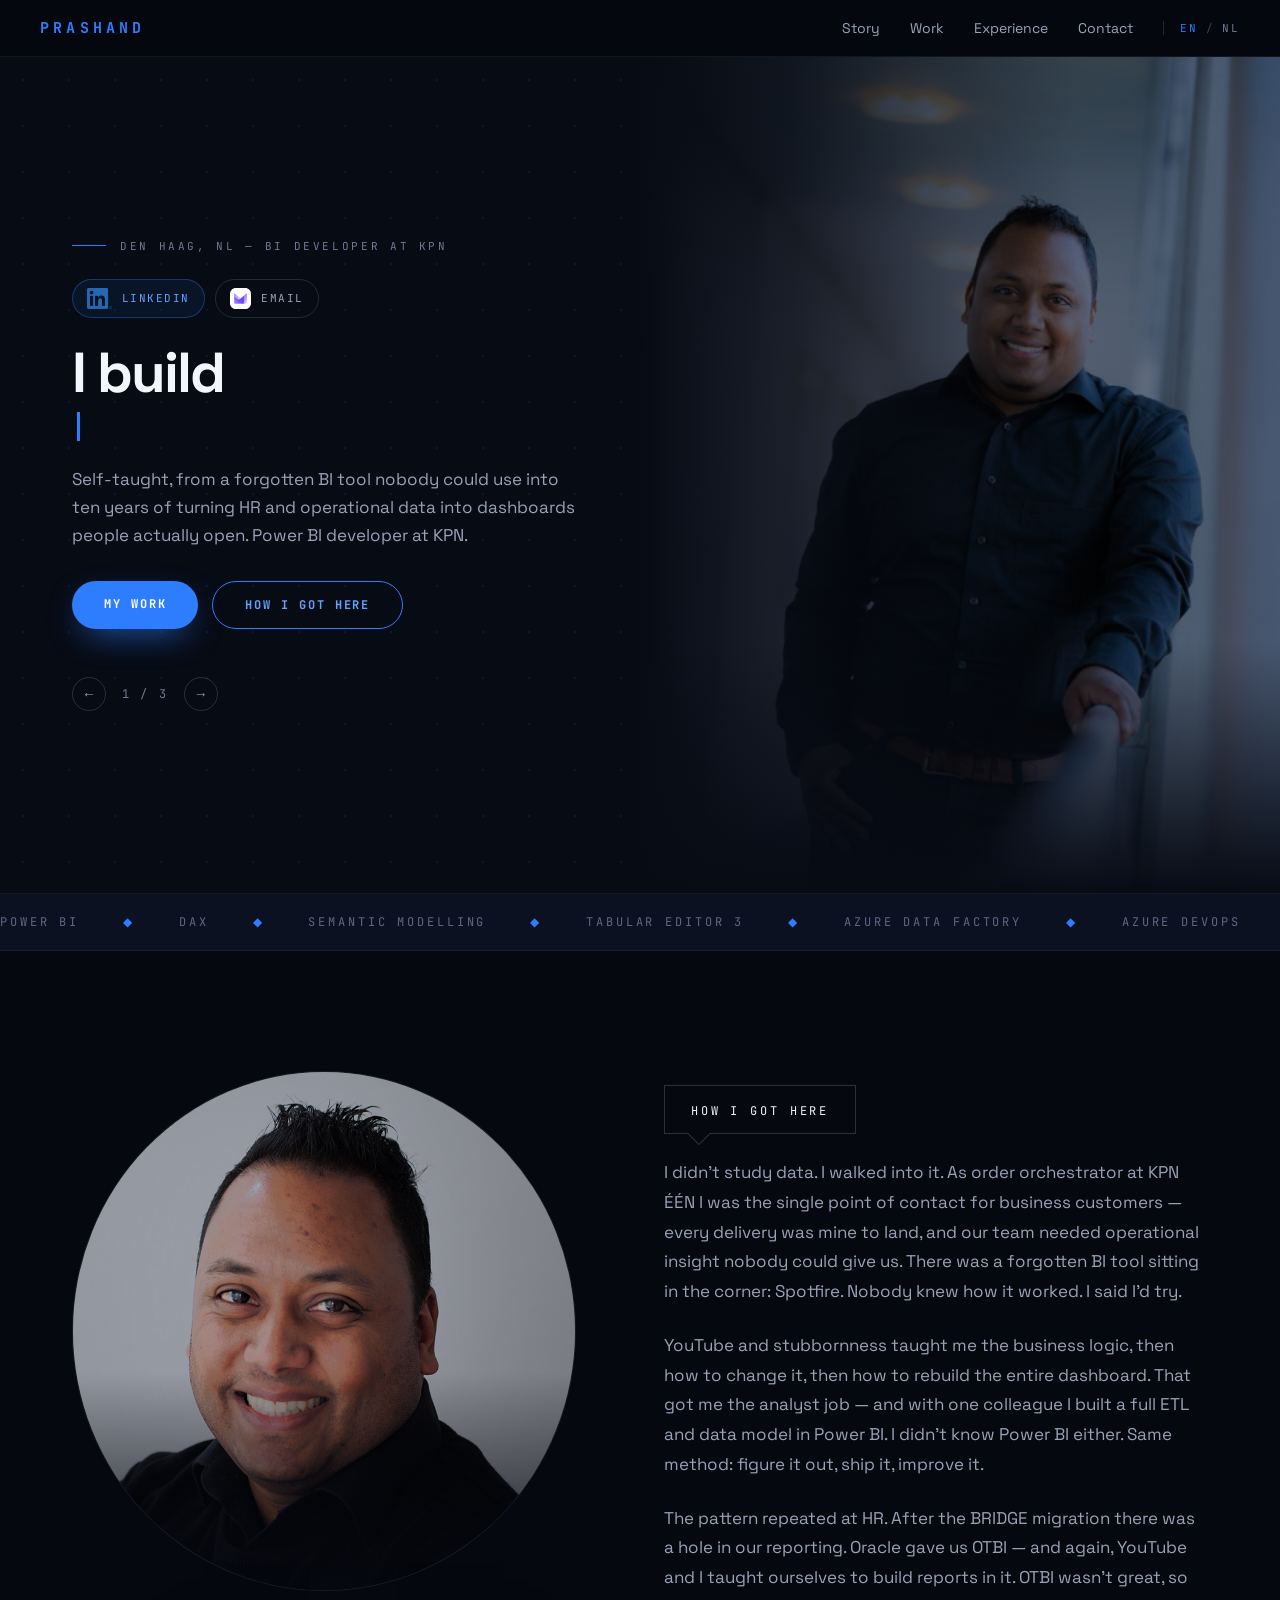
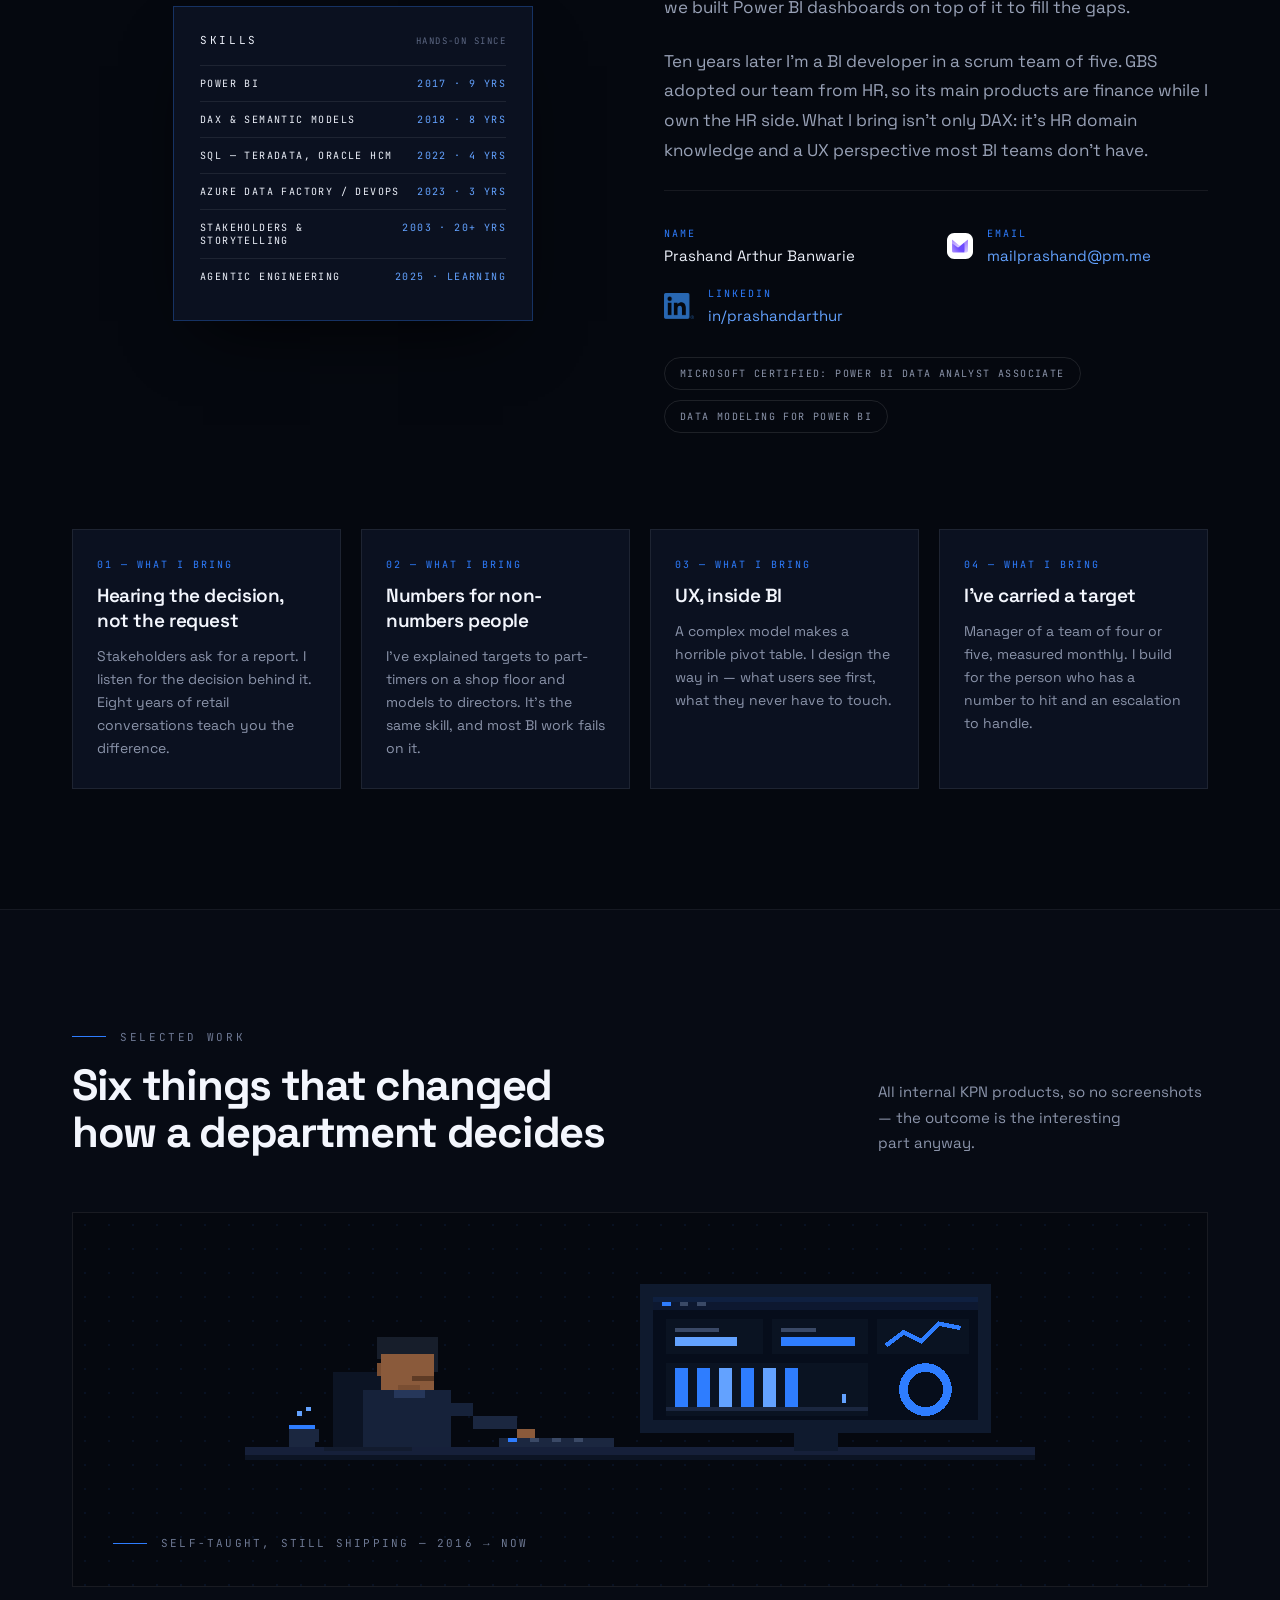
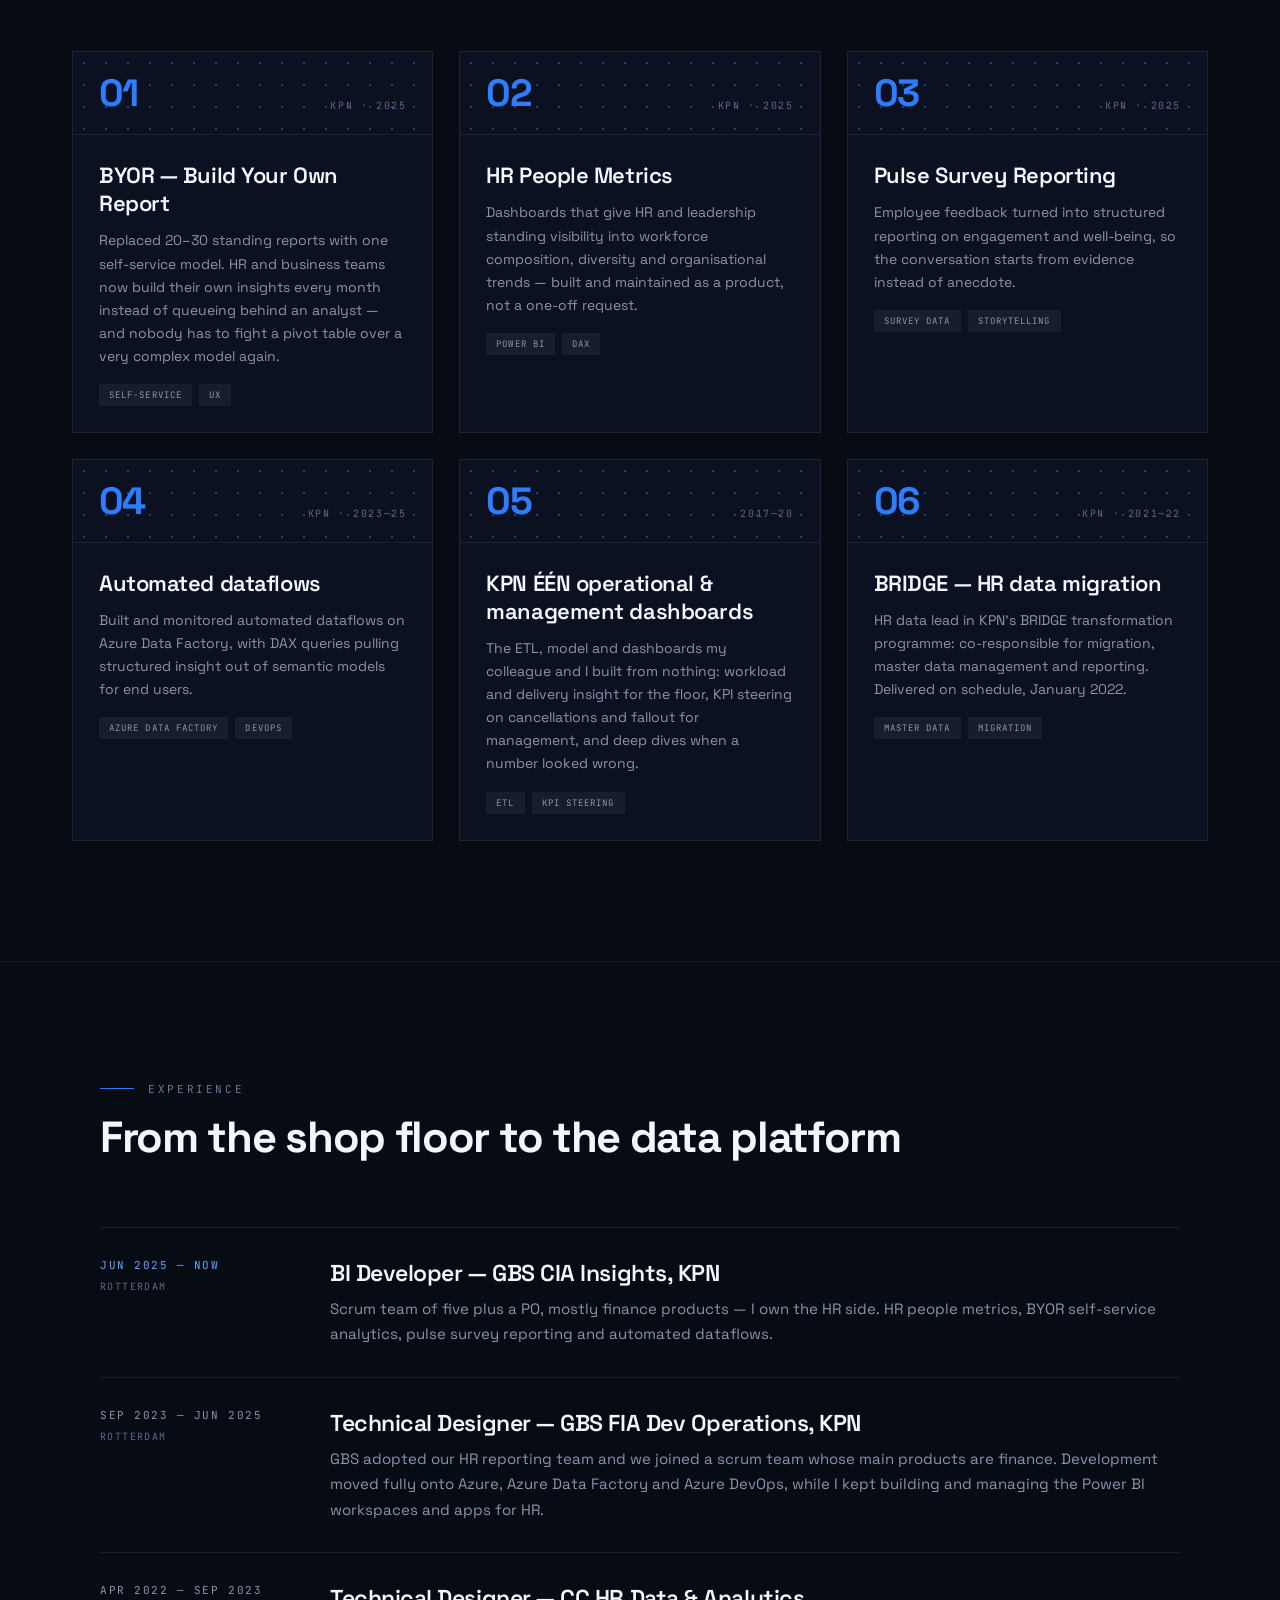
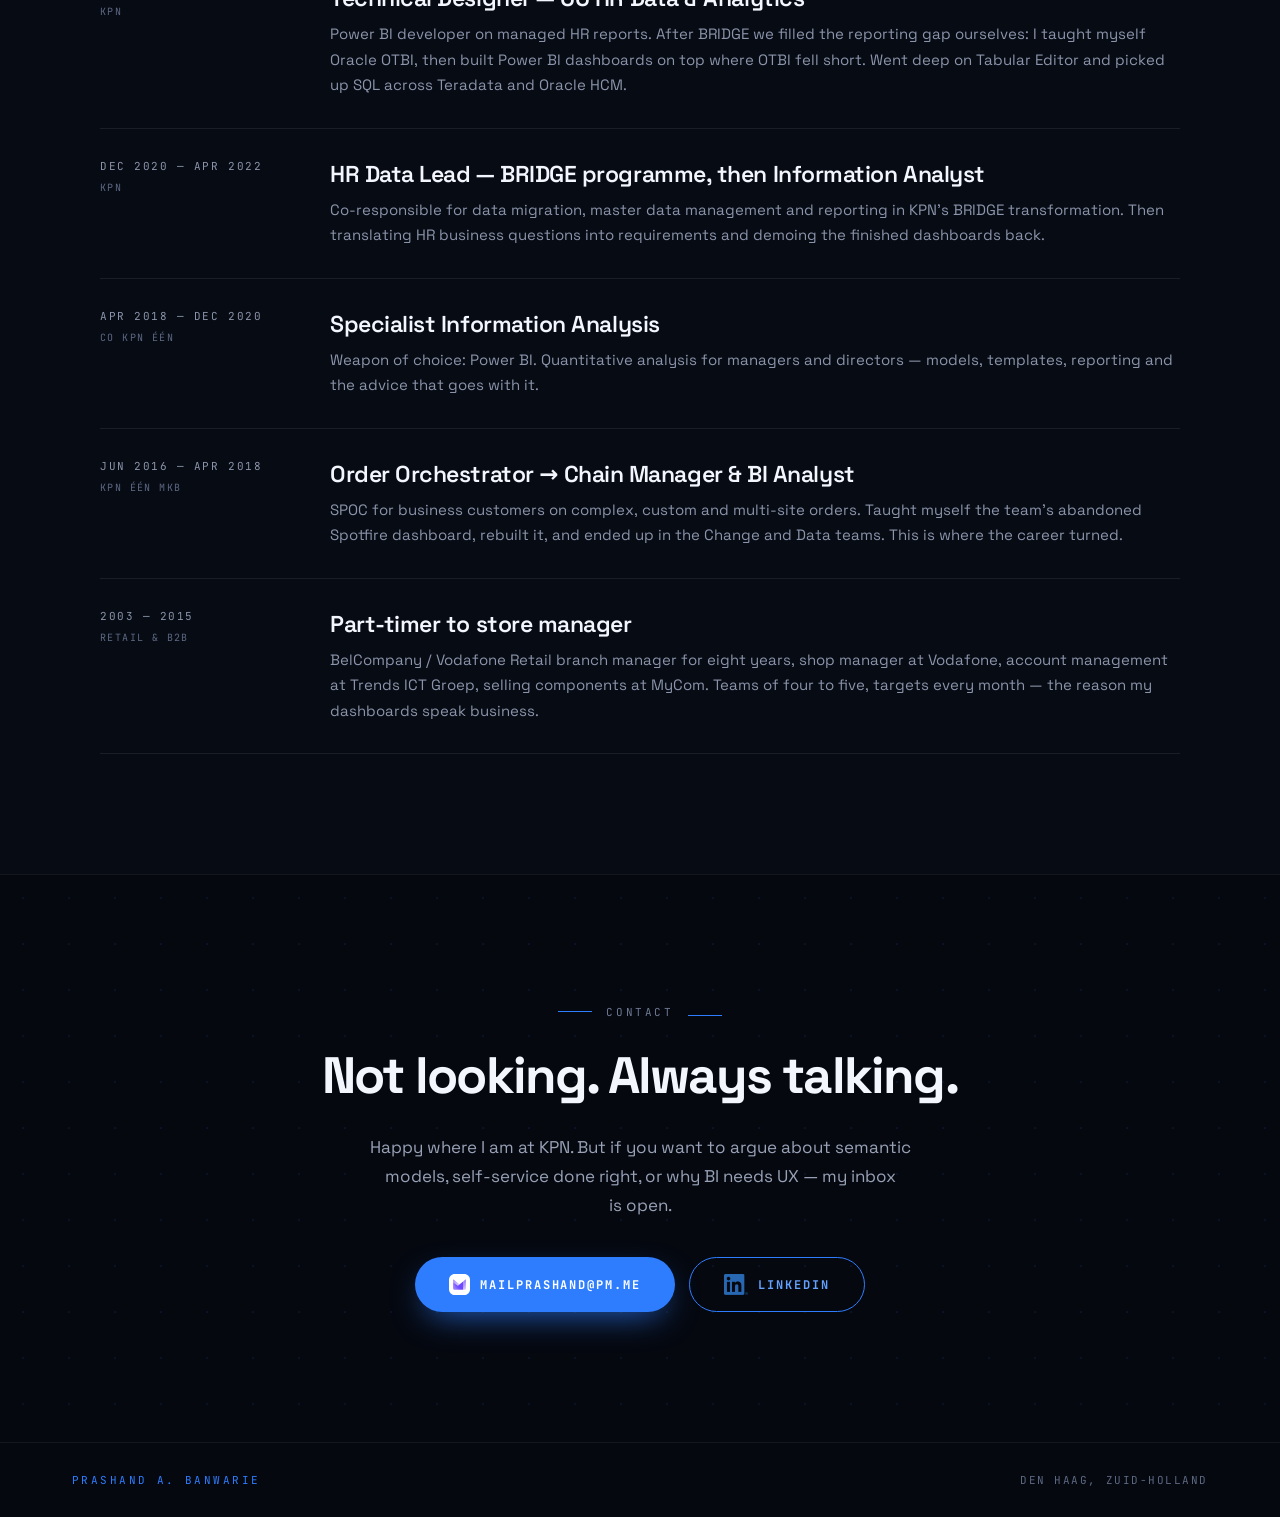
==== index.html @ b3b8cc15 "Enhance navigation with sticky header, scroll progress, and responsive tab bar" ====
<!DOCTYPE html>
<html lang="en">
<head>
<meta charset="utf-8">
<meta name="viewport" content="width=device-width, initial-scale=1">
<title>Prashand Banwarie — Power BI Developer</title>
<meta name="description" content="Prashand Arthur Banwarie — Power BI developer at KPN in The Hague. Ten years of turning HR and operational data into dashboards people actually open.">
<meta name="author" content="Prashand Arthur Banwarie">
<meta name="theme-color" content="#05080F">
<link rel="canonical" href="https://pbanwarie-sketch.github.io/super-duper-lamp/">
<link rel="alternate" hreflang="en" href="https://pbanwarie-sketch.github.io/super-duper-lamp/">
<link rel="alternate" hreflang="nl" href="https://pbanwarie-sketch.github.io/super-duper-lamp/nl.html">
<link rel="alternate" hreflang="x-default" href="https://pbanwarie-sketch.github.io/super-duper-lamp/">
<link rel="icon" href="assets/favicon.svg" type="image/svg+xml">

<meta property="og:type" content="website">
<meta property="og:site_name" content="Prashand Arthur Banwarie">
<meta property="og:locale" content="en_GB">
<meta property="og:url" content="https://pbanwarie-sketch.github.io/super-duper-lamp/">
<meta property="og:title" content="Prashand Banwarie — Power BI Developer">
<meta property="og:description" content="Prashand Arthur Banwarie — Power BI developer at KPN in The Hague. Ten years of turning HR and operational data into dashboards people actually open.">
<meta property="og:image" content="https://pbanwarie-sketch.github.io/super-duper-lamp/assets/img/hero-portrait.jpg">
<meta property="og:image:width" content="1024">
<meta property="og:image:height" content="684">
<meta property="og:image:alt" content="Prashand Banwarie">
<meta name="twitter:card" content="summary_large_image">

<link rel="preload" href="assets/fonts/space-grotesk-latin.woff2" as="font" type="font/woff2" crossorigin>
<link rel="preload" href="assets/fonts/jetbrains-mono-latin.woff2" as="font" type="font/woff2" crossorigin>
<link rel="stylesheet" href="assets/site.css">
<script>document.documentElement.className+=" js"</script>
<script type="application/ld+json">
{
  "@context": "https://schema.org",
  "@type": "Person",
  "name": "Prashand Arthur Banwarie",
  "jobTitle": "Power BI Developer",
  "worksFor": {
    "@type": "Organization",
    "name": "KPN"
  },
  "address": {
    "@type": "PostalAddress",
    "addressLocality": "Den Haag",
    "addressCountry": "NL"
  },
  "email": "mailto:mailprashand@pm.me",
  "url": "https://pbanwarie-sketch.github.io/super-duper-lamp/",
  "image": "https://pbanwarie-sketch.github.io/super-duper-lamp/assets/img/hero-portrait.jpg",
  "sameAs": [
    "https://www.linkedin.com/in/prashandarthur"
  ]
}
</script>
</head>
<body>
<a class="skip-link" href="#main">Skip to main content</a>
<div class="scroll-progress" aria-hidden="true"><i></i></div>


<div class="page-wrap" style="background:#05080F;min-height:100vh;overflow-x:hidden">

  <header class="site-header"><nav aria-label="Main" class="site-nav" style="position:sticky;top:0;z-index:50;display:flex;align-items:center;justify-content:space-between;gap:24px;padding:18px 40px;background:rgba(5,8,15,.82);backdrop-filter:blur(14px);border-bottom:1px solid rgba(255,255,255,.06)">
    <a href="#top" style="font-family:'JetBrains Mono',monospace;font-size:15px;font-weight:700;letter-spacing:.28em;color:#2E7DFF;text-transform:uppercase;white-space:nowrap">PRASHAND</a>
    <div class="nav-links" style="display:flex;align-items:center;gap:30px">
      <a class="x0 nav-link" href="#story" style="font-size:14px;color:#9AA3B8" data-nav="story">Story</a>
      <a class="x0 nav-link" href="#work" style="font-size:14px;color:#9AA3B8" data-nav="work">Work</a>
      <a class="x0 nav-link" href="#experience" style="font-size:14px;color:#9AA3B8" data-nav="experience">Experience</a>
      <a class="x0 nav-link" href="#contact" style="font-size:14px;color:#9AA3B8" data-nav="contact">Contact</a>
      <div style="display:flex;align-items:center;gap:8px;padding-left:16px;border-left:1px solid rgba(255,255,255,.12);font-family:'JetBrains Mono',monospace;font-size:11px;letter-spacing:.16em">
        <span style="color:#2E7DFF">EN</span>
        <span style="color:#3A4358">/</span>
        <a class="x0" href="nl.html" style="color:#6E7994">NL</a>
      </div>
    </div>
  </nav></header>
<main id="main">

  <section class="sec hero" id="top" style="position:relative;display:grid;grid-template-columns:minmax(0,1fr) minmax(0,1fr);min-height:calc(100vh - 63px);background:#070B14;border-bottom:1px solid rgba(255,255,255,.06)">
    <div style="position:absolute;inset:0;background-image:radial-gradient(rgba(46,125,255,.5) 1px, transparent 1px);background-size:46px 46px;opacity:.22;pointer-events:none"></div>

    <div class="hero-copy" style="position:relative;display:flex;flex-direction:column;justify-content:center;gap:26px;padding:80px 56px 80px 72px;max-width:660px">
      <div style="display:flex;align-items:baseline;gap:14px;font-family:'JetBrains Mono',monospace;font-size:11px;letter-spacing:.24em;color:#6E7994;text-transform:uppercase">
        <span style="flex:none;width:34px;height:1px;background:#2E7DFF;transform:translateY(-4px)"></span>
        <span>Den Haag, NL — BI Developer at KPN</span>
      </div>

      <div style="display:flex;flex-wrap:wrap;gap:10px">
        <a class="x1 brand-link" href="https://www.linkedin.com/in/prashandarthur" target="_blank" rel="noopener noreferrer" style="padding:8px 14px;border:1px solid rgba(46,125,255,.35);border-radius:999px;background:rgba(46,125,255,.08);font-family:'JetBrains Mono',monospace;font-size:11px;letter-spacing:.14em;white-space:nowrap;color:#63A2FF"><img src="assets/brand/linkedin-bug.png" alt="" width="635" height="540" style="height:21px;width:auto;flex:none">LINKEDIN</a>
        <a class="x2 brand-link" href="mailto:mailprashand@pm.me" style="padding:8px 14px;border:1px solid rgba(255,255,255,.12);border-radius:999px;font-family:'JetBrains Mono',monospace;font-size:11px;letter-spacing:.14em;white-space:nowrap;color:#9AA3B8"><img src="assets/brand/proton-mail-badge.svg" alt="" width="36" height="36" style="height:21px;width:auto;flex:none">EMAIL</a>
      </div>

      <h1 style="margin:0;display:flex;flex-direction:column;align-items:flex-start;gap:14px;font-size:clamp(38px,4.4vw,68px);line-height:1.04;font-weight:700;letter-spacing:-.035em;color:#F3F6FD">
        <span>I build</span>
        <span style="position:relative;display:block;font-family:'JetBrains Mono',monospace;font-size:clamp(16px,1.7vw,26px);font-weight:500;letter-spacing:0;white-space:nowrap">
          <span aria-hidden="true" style="visibility:hidden">self-service analytics</span>
          <span style="position:absolute;left:0;top:0"><span style="color:#2E7DFF;padding-right:5px;border-right:3px solid #2E7DFF;animation:blink 1.8s steps(1) infinite" id="typed" data-roles="[&quot;Power BI dashboards&quot;,&quot;self-service analytics&quot;,&quot;data people trust&quot;]">Power BI dashboards</span></span>
        </span>
      </h1>

      <p style="margin:0;max-width:520px;font-size:17px;line-height:1.65;color:#98A1B6;text-wrap:pretty">
        Self-taught, from a forgotten BI tool nobody could use into ten years of turning HR and operational data into dashboards people actually open. Power BI developer at KPN.
      </p>

      <div class="hero-cta" style="display:flex;gap:14px;padding-top:6px">
        <a class="x3" href="#work" style="padding:15px 32px;border-radius:999px;background:#2E7DFF;font-family:'JetBrains Mono',monospace;font-size:12px;font-weight:700;letter-spacing:.16em;white-space:nowrap;color:#fff;box-shadow:0 12px 34px -12px rgba(46,125,255,.85)">MY WORK</a>
        <a class="x4" href="#story" style="padding:15px 32px;border-radius:999px;border:1px solid #2E7DFF;font-family:'JetBrains Mono',monospace;font-size:12px;font-weight:700;letter-spacing:.16em;white-space:nowrap;color:#63A2FF">HOW I GOT HERE</a>
      </div>

      <div class="role-nav" style="display:flex;align-items:center;gap:16px;padding-top:22px">
        <button class="x5" type="button" id="role-prev" aria-label="Previous phrase" style="width:34px;height:34px;display:flex;align-items:center;justify-content:center;border:1px solid rgba(255,255,255,.14);border-radius:50%;background:transparent;color:#9AA3B8;cursor:pointer;font-size:14px">←</button>
        <span style="font-family:'JetBrains Mono',monospace;font-size:12px;letter-spacing:.18em;color:#6E7994" id="role-counter">1 / 3</span>
        <button class="x5" type="button" id="role-next" aria-label="Next phrase" style="width:34px;height:34px;display:flex;align-items:center;justify-content:center;border:1px solid rgba(255,255,255,.14);border-radius:50%;background:transparent;color:#9AA3B8;cursor:pointer;font-size:14px">→</button>
      </div>
    </div>

    
      <div class="hero-media" style="position:relative;min-height:520px">
        <img src="assets/img/hero-portrait.jpg" alt="Prashand Banwarie" width="1024" height="684" fetchpriority="high" style="position:absolute;inset:0;width:100%;height:100%;object-fit:cover">
        <div style="position:absolute;inset:0;background:#0B1B3A;mix-blend-mode:multiply;opacity:.62;pointer-events:none"></div>
        <div class="hero-fade-x" style="position:absolute;inset:0;background:linear-gradient(90deg,#070B14 0%,rgba(7,11,20,.78) 24%,rgba(7,11,20,.05) 68%);pointer-events:none"></div>
        <div style="position:absolute;inset:0;background:linear-gradient(0deg,#070B14 0%,rgba(7,11,20,0) 30%);pointer-events:none"></div>
      </div>
    

    
  </section>

  <div style="display:flex;overflow:hidden;padding:20px 0;background:#0B1120;border-bottom:1px solid rgba(255,255,255,.06)">
    <div style="display:flex;flex-shrink:0;gap:44px;padding-right:44px;animation:marquee 46s linear infinite;font-family:'JetBrains Mono',monospace;font-size:12px;letter-spacing:.24em;color:#5D6883;white-space:nowrap;text-transform:uppercase">
      <span>Power BI</span><span style="color:#2E7DFF">◆</span><span>DAX</span><span style="color:#2E7DFF">◆</span><span>Semantic modelling</span><span style="color:#2E7DFF">◆</span><span>Tabular Editor 3</span><span style="color:#2E7DFF">◆</span><span>Azure Data Factory</span><span style="color:#2E7DFF">◆</span><span>Azure DevOps</span><span style="color:#2E7DFF">◆</span><span>Git</span><span style="color:#2E7DFF">◆</span><span>SQL — Teradata &amp; Oracle HCM</span><span style="color:#2E7DFF">◆</span><span>Oracle OTBI</span><span style="color:#2E7DFF">◆</span><span>UX for BI</span><span style="color:#2E7DFF">◆</span><span>HR analytics</span><span style="color:#2E7DFF">◆</span><span>Agentic engineering</span><span style="color:#2E7DFF">◆</span>
      <span>Power BI</span><span style="color:#2E7DFF">◆</span><span>DAX</span><span style="color:#2E7DFF">◆</span><span>Semantic modelling</span><span style="color:#2E7DFF">◆</span><span>Tabular Editor 3</span><span style="color:#2E7DFF">◆</span><span>Azure Data Factory</span><span style="color:#2E7DFF">◆</span><span>Azure DevOps</span><span style="color:#2E7DFF">◆</span><span>Git</span><span style="color:#2E7DFF">◆</span><span>SQL — Teradata &amp; Oracle HCM</span><span style="color:#2E7DFF">◆</span><span>Oracle OTBI</span><span style="color:#2E7DFF">◆</span><span>UX for BI</span><span style="color:#2E7DFF">◆</span><span>HR analytics</span><span style="color:#2E7DFF">◆</span><span>Agentic engineering</span><span style="color:#2E7DFF">◆</span>
    </div>
  </div>

  <section class="sec" id="story" style="padding:120px 72px;background:#05080F">
    <div style="display:grid;grid-template-columns:minmax(0,1fr) minmax(0,1.08fr);gap:88px;max-width:1280px;margin:0 auto;align-items:start">
      <div class="story-col" data-reveal="1" style="position:relative;padding-bottom:120px">
        <div class="story-photo" style="position:relative;height:520px;border:1px solid rgba(255,255,255,.08);border-radius:50%;overflow:hidden">
          <img src="assets/img/about-photo.jpg" alt="Prashand Banwarie at work on a Power BI report" width="856" height="856" loading="lazy" decoding="async" style="position:absolute;inset:0;width:100%;height:100%;object-fit:cover">
          <div style="position:absolute;inset:0;background:#0B1B3A;mix-blend-mode:multiply;opacity:.32;pointer-events:none"></div>
          <div style="position: absolute; inset: 0; background: linear-gradient(0deg,rgba(5,8,15,.85) 0%,rgba(5,8,15,0) 42%); pointer-events: none; border-radius: 15px"></div>
        </div>
        <div class="skills-card" style="position: absolute; width: min(360px,100%); max-width: calc(100% - 30px); padding: 26px; background: #0B1120; border: 1px solid rgba(46,125,255,.3); box-shadow: 0 30px 70px -30px rgba(0,0,0,.9); left: 101px; top: 535px">
          <div style="display:flex;justify-content:space-between;align-items:baseline;gap:12px">
            <span style="font-family:'JetBrains Mono',monospace;font-size:11px;letter-spacing:.24em;color:#EDF1FA;text-transform:uppercase">Skills</span>
            <span style="font-family:'JetBrains Mono',monospace;font-size:9px;letter-spacing:.16em;color:#5D6883">HANDS-ON SINCE</span>
          </div>
          <div style="display:flex;flex-direction:column;margin-top:18px">
            <div style="display:flex;justify-content:space-between;align-items:baseline;gap:16px;padding:11px 0;border-top:1px solid rgba(255,255,255,.08)">
              <span style="font-family:'JetBrains Mono',monospace;font-size:10px;letter-spacing:.14em;color:#EDF1FA">POWER BI</span>
              <span style="font-family:'JetBrains Mono',monospace;font-size:10px;letter-spacing:.14em;color:#63A2FF;white-space:nowrap">2017 · 9 YRS</span>
            </div>
            <div style="display:flex;justify-content:space-between;align-items:baseline;gap:16px;padding:11px 0;border-top:1px solid rgba(255,255,255,.08)">
              <span style="font-family:'JetBrains Mono',monospace;font-size:10px;letter-spacing:.14em;color:#EDF1FA">DAX &amp; SEMANTIC MODELS</span>
              <span style="font-family:'JetBrains Mono',monospace;font-size:10px;letter-spacing:.14em;color:#63A2FF;white-space:nowrap">2018 · 8 YRS</span>
            </div>
            <div style="display:flex;justify-content:space-between;align-items:baseline;gap:16px;padding:11px 0;border-top:1px solid rgba(255,255,255,.08)">
              <span style="font-family:'JetBrains Mono',monospace;font-size:10px;letter-spacing:.14em;color:#EDF1FA">SQL — TERADATA, ORACLE HCM</span>
              <span style="font-family:'JetBrains Mono',monospace;font-size:10px;letter-spacing:.14em;color:#63A2FF;white-space:nowrap">2022 · 4 YRS</span>
            </div>
            <div style="display:flex;justify-content:space-between;align-items:baseline;gap:16px;padding:11px 0;border-top:1px solid rgba(255,255,255,.08)">
              <span style="font-family:'JetBrains Mono',monospace;font-size:10px;letter-spacing:.14em;color:#EDF1FA">AZURE DATA FACTORY / DEVOPS</span>
              <span style="font-family:'JetBrains Mono',monospace;font-size:10px;letter-spacing:.14em;color:#63A2FF;white-space:nowrap">2023 · 3 YRS</span>
            </div>
            <div style="display:flex;justify-content:space-between;align-items:baseline;gap:16px;padding:11px 0;border-top:1px solid rgba(255,255,255,.08)">
              <span style="font-family:'JetBrains Mono',monospace;font-size:10px;letter-spacing:.14em;color:#EDF1FA">STAKEHOLDERS &amp; STORYTELLING</span>
              <span style="font-family:'JetBrains Mono',monospace;font-size:10px;letter-spacing:.14em;color:#63A2FF;white-space:nowrap">2003 · 20+ YRS</span>
            </div>
            <div style="display:flex;justify-content:space-between;align-items:baseline;gap:16px;padding:11px 0;border-top:1px solid rgba(255,255,255,.08)">
              <span style="font-family:'JetBrains Mono',monospace;font-size:10px;letter-spacing:.14em;color:#EDF1FA">AGENTIC ENGINEERING</span>
              <span style="font-family:'JetBrains Mono',monospace;font-size:10px;letter-spacing:.14em;color:#63A2FF;white-space:nowrap">2025 · LEARNING</span>
            </div>
          </div>
        </div>
      </div>

      <div data-reveal="1" style="display:flex;flex-direction:column;gap:24px;padding-top:14px">
        <div style="align-self:flex-start;position:relative;padding:13px 26px;border:1px solid rgba(255,255,255,.16)">
          <span style="font-family:'JetBrains Mono',monospace;font-size:12px;letter-spacing:.24em;color:#EDF1FA;text-transform:uppercase">How I got here</span>
          <span style="position:absolute;left:26px;bottom:-9px;width:16px;height:16px;background:#05080F;border-right:1px solid rgba(255,255,255,.16);border-bottom:1px solid rgba(255,255,255,.16);transform:rotate(45deg)"></span>
        </div>
        <p style="margin:0;font-size:17px;line-height:1.75;color:#98A1B6;text-wrap:pretty">
          I didn't study data. I walked into it. As order orchestrator at KPN ÉÉN I was the single point of contact for business customers — every delivery was mine to land, and our team needed operational insight nobody could give us. There was a forgotten BI tool sitting in the corner: Spotfire. Nobody knew how it worked. I said I'd try.
        </p>
        <p style="margin:0;font-size:17px;line-height:1.75;color:#98A1B6;text-wrap:pretty">
          YouTube and stubbornness taught me the business logic, then how to change it, then how to rebuild the entire dashboard. That got me the analyst job — and with one colleague I built a full ETL and data model in Power BI. I didn't know Power BI either. Same method: figure it out, ship it, improve it.
        </p>
        <p style="margin:0;font-size:17px;line-height:1.75;color:#98A1B6;text-wrap:pretty">
          The pattern repeated at HR. After the BRIDGE migration there was a hole in our reporting. Oracle gave us OTBI — and again, YouTube and I taught ourselves to build reports in it. OTBI wasn't great, so we built Power BI dashboards on top of it to fill the gaps.
        </p>
        <p style="margin:0;font-size:17px;line-height:1.75;color:#98A1B6;text-wrap:pretty">
          Ten years later I'm a BI developer in a scrum team of five. GBS adopted our team from HR, so its main products are finance while I own the HR side. What I bring isn't only DAX: it's HR domain knowledge and a UX perspective most BI teams don't have.
        </p>

        <div style="display:grid;grid-template-columns:minmax(0,1fr) minmax(0,1fr);gap:22px;padding-top:16px;border-top:1px solid rgba(255,255,255,.07)">
          <div style="display:flex;flex-direction:column;gap:6px;padding-top:20px">
            <span style="font-family:'JetBrains Mono',monospace;font-size:10px;letter-spacing:.2em;color:#2E7DFF">NAME</span>
            <span style="font-size:15px;color:#EDF1FA">Prashand Arthur Banwarie</span>
          </div>
          <div class="brand-pair" style="padding-top:20px"><img src="assets/brand/proton-mail-badge.svg" alt="" width="36" height="36" style="height:26px;width:auto;flex:none"><div style="display:flex;flex-direction:column;gap:6px"><span style="font-family:'JetBrains Mono',monospace;font-size:10px;letter-spacing:.2em;color:#2E7DFF">EMAIL</span><a href="mailto:mailprashand@pm.me" style="font-size:15px">mailprashand@pm.me</a></div></div>
          
          <div class="brand-pair"><img src="assets/brand/linkedin-bug.png" alt="" width="635" height="540" style="height:26px;width:auto;flex:none"><div style="display:flex;flex-direction:column;gap:6px"><span style="font-family:'JetBrains Mono',monospace;font-size:10px;letter-spacing:.2em;color:#2E7DFF">LINKEDIN</span><a href="https://www.linkedin.com/in/prashandarthur" target="_blank" rel="noopener noreferrer" style="font-size:15px">in/prashandarthur</a></div></div>
        </div>

        <div style="display:flex;flex-wrap:wrap;gap:10px;padding-top:8px">
          <span style="padding:9px 15px;border:1px solid rgba(255,255,255,.1);border-radius:999px;font-family:'JetBrains Mono',monospace;font-size:10px;letter-spacing:.14em;color:#8B94AA">MICROSOFT CERTIFIED: POWER BI DATA ANALYST ASSOCIATE</span>
          <span style="padding:9px 15px;border:1px solid rgba(255,255,255,.1);border-radius:999px;font-family:'JetBrains Mono',monospace;font-size:10px;letter-spacing:.14em;color:#8B94AA">DATA MODELING FOR POWER BI</span>
        </div>
      </div>
    </div>

    <div style="display:grid;grid-template-columns:repeat(auto-fit,minmax(262px,1fr));gap:20px;max-width:1280px;margin:96px auto 0">
      <div data-reveal="1" style="display:flex;flex-direction:column;gap:12px;padding:28px 24px;background:#0B1120;border:1px solid rgba(255,255,255,.08)">
        <span style="font-family:'JetBrains Mono',monospace;font-size:10px;letter-spacing:.2em;color:#2E7DFF">01 — WHAT I BRING</span>
        <h3 style="margin:0;font-size:19px;font-weight:600;letter-spacing:-.02em;color:#F3F6FD">Hearing the decision, not the request</h3>
        <p style="margin:0;font-size:14px;line-height:1.65;color:#8B94AA;text-wrap:pretty">Stakeholders ask for a report. I listen for the decision behind it. Eight years of retail conversations teach you the difference.</p>
      </div>
      <div data-reveal="1" style="display:flex;flex-direction:column;gap:12px;padding:28px 24px;background:#0B1120;border:1px solid rgba(255,255,255,.08)">
        <span style="font-family:'JetBrains Mono',monospace;font-size:10px;letter-spacing:.2em;color:#2E7DFF">02 — WHAT I BRING</span>
        <h3 style="margin:0;font-size:19px;font-weight:600;letter-spacing:-.02em;color:#F3F6FD">Numbers for non-numbers people</h3>
        <p style="margin:0;font-size:14px;line-height:1.65;color:#8B94AA;text-wrap:pretty">I've explained targets to part-timers on a shop floor and models to directors. It's the same skill, and most BI work fails on it.</p>
      </div>
      <div data-reveal="1" style="display:flex;flex-direction:column;gap:12px;padding:28px 24px;background:#0B1120;border:1px solid rgba(255,255,255,.08)">
        <span style="font-family:'JetBrains Mono',monospace;font-size:10px;letter-spacing:.2em;color:#2E7DFF">03 — WHAT I BRING</span>
        <h3 style="margin:0;font-size:19px;font-weight:600;letter-spacing:-.02em;color:#F3F6FD">UX, inside BI</h3>
        <p style="margin:0;font-size:14px;line-height:1.65;color:#8B94AA;text-wrap:pretty">A complex model makes a horrible pivot table. I design the way in — what users see first, what they never have to touch.</p>
      </div>
      <div data-reveal="1" style="display:flex;flex-direction:column;gap:12px;padding:28px 24px;background:#0B1120;border:1px solid rgba(255,255,255,.08)">
        <span style="font-family:'JetBrains Mono',monospace;font-size:10px;letter-spacing:.2em;color:#2E7DFF">04 — WHAT I BRING</span>
        <h3 style="margin:0;font-size:19px;font-weight:600;letter-spacing:-.02em;color:#F3F6FD">I've carried a target</h3>
        <p style="margin:0;font-size:14px;line-height:1.65;color:#8B94AA;text-wrap:pretty">Manager of a team of four or five, measured monthly. I build for the person who has a number to hit and an escalation to handle.</p>
      </div>
    </div>
  </section>

  <section class="sec" id="work" style="padding:120px 72px;background:#070B14;border-top:1px solid rgba(255,255,255,.06)">
    <div style="max-width:1280px;margin:0 auto">
      <div style="display:flex;align-items:flex-end;justify-content:space-between;gap:40px;flex-wrap:wrap">
        <div style="display:flex;flex-direction:column;gap:18px">
          <div style="display:flex;align-items:center;gap:14px;font-family:'JetBrains Mono',monospace;font-size:11px;letter-spacing:.24em;color:#6E7994;text-transform:uppercase">
            <span style="width:34px;height:1px;background:#2E7DFF"></span><span>Selected work</span>
          </div>
          <h2 style="margin:0;font-size:clamp(34px,3.4vw,50px);line-height:1.08;font-weight:700;letter-spacing:-.03em;color:#F3F6FD">Six things that changed<br>how a department decides</h2>
        </div>
        <p style="margin:0;max-width:330px;font-size:15px;line-height:1.7;color:#8B94AA;text-wrap:pretty">All internal KPN products, so no screenshots — the outcome is the interesting part anyway.</p>
      </div>

      <div data-reveal="1" style="position:relative;margin-top:56px;padding:36px 40px;background:#05080F;border:1px solid rgba(255,255,255,.08);overflow:hidden">
        <div style="position:absolute;inset:0;background-image:radial-gradient(rgba(46,125,255,.4) 1px, transparent 1px);background-size:24px 24px;opacity:.2;pointer-events:none"></div>
        <svg viewBox="0 0 240 60" width="100%" style="position:relative;display:block;max-height:300px" shape-rendering="crispEdges" role="img" aria-label="Pixel-art scene of Prashand building a Power BI dashboard">
          <rect x="30" y="45" width="180" height="2" fill="#16203A"></rect><rect x="30" y="47" width="180" height="1" fill="#0C1424"></rect>
          <rect x="50" y="28" width="14" height="17" fill="#0C1424"></rect><rect x="48" y="45" width="20" height="1" fill="#121B2E"></rect>
          <g style="transform-box:fill-box;transform-origin:center bottom;animation:pxBob 5.6s ease-in-out infinite">
            <rect x="60" y="20" width="14" height="5" fill="#171E2B"></rect><rect x="72" y="24" width="2" height="4" fill="#171E2B"></rect>
            <rect x="61" y="24" width="12" height="8" fill="#8A5A3B"></rect><rect x="60" y="26" width="1" height="3" fill="#7A4E32"></rect>
            <rect x="68" y="29" width="5" height="1" fill="#5E3B25"></rect>
            <rect x="65" y="31" width="5" height="2" fill="#7A4E32"></rect>
            <rect x="57" y="32" width="20" height="13" fill="#16223A"></rect><rect x="64" y="32" width="7" height="2" fill="#26375A"></rect>
            <rect x="74" y="35" width="8" height="3" fill="#16223A"></rect>
          </g>
          <g style="transform-box:fill-box;transform-origin:left center;animation:pxType .62s ease-in-out infinite">
            <rect x="82" y="38" width="10" height="3" fill="#1B2740"></rect><rect x="92" y="41" width="4" height="2" fill="#8A5A3B"></rect>
          </g>
          <rect x="88" y="43" width="26" height="2" fill="#1B2740"></rect><rect x="90" y="43" width="2" height="1" fill="#2E7DFF"></rect><rect x="95" y="43" width="2" height="1" fill="#3A4966"></rect><rect x="100" y="43" width="2" height="1" fill="#3A4966"></rect><rect x="105" y="43" width="2" height="1" fill="#3A4966"></rect>
          <rect x="40" y="40" width="6" height="5" fill="#1B2740"></rect><rect x="40" y="40" width="6" height="1" fill="#2E7DFF"></rect><rect x="46" y="41" width="1" height="3" fill="#1B2740"></rect>
          <rect x="42" y="37" width="1" height="1" fill="#63A2FF" style="animation:pxSteam 2.8s linear infinite"></rect>
          <rect x="44" y="36" width="1" height="1" fill="#63A2FF" style="animation:pxSteam 2.8s linear .9s infinite"></rect>
          <rect x="120" y="8" width="80" height="34" fill="#0F1A2E"></rect><rect x="123" y="11" width="74" height="28" fill="#060D1B"></rect>
          <rect x="155" y="42" width="10" height="4" fill="#0F1A2E"></rect><rect x="145" y="46" width="30" height="1" fill="#16203A"></rect>
          <rect x="123" y="11" width="74" height="3" fill="#0D1830"></rect><rect x="125" y="12" width="2" height="1" fill="#2E7DFF"></rect><rect x="129" y="12" width="2" height="1" fill="#3A4966"></rect><rect x="133" y="12" width="2" height="1" fill="#3A4966"></rect>
          <rect x="126" y="16" width="22" height="8" fill="#0A1322"></rect><rect x="128" y="18" width="10" height="1" fill="#3A4966"></rect><rect x="128" y="20" width="14" height="2" fill="#63A2FF"></rect>
          <rect x="150" y="16" width="22" height="8" fill="#0A1322"></rect><rect x="152" y="18" width="8" height="1" fill="#3A4966"></rect><rect x="152" y="20" width="17" height="2" fill="#2E7DFF"></rect>
          <rect x="174" y="16" width="21" height="8" fill="#0A1322"></rect>
          <polyline points="176,22 180,19 184,21 188,17 193,18" fill="none" stroke="#2E7DFF" stroke-width="1" stroke-dasharray="70" style="animation:pxDraw 4.2s ease-in-out infinite"></polyline>
          <rect x="126" y="26" width="46" height="12" fill="#0A1322"></rect>
          <rect x="128" y="27" width="3" height="9" fill="#2E7DFF" style="transform-box:fill-box;transform-origin:bottom;animation:pxBarA 4.2s ease-in-out 0s infinite"></rect><rect x="133" y="27" width="3" height="9" fill="#2E7DFF" style="transform-box:fill-box;transform-origin:bottom;animation:pxBarB 4.2s ease-in-out 0.2s infinite"></rect><rect x="138" y="27" width="3" height="9" fill="#63A2FF" style="transform-box:fill-box;transform-origin:bottom;animation:pxBarC 4.2s ease-in-out 0.4s infinite"></rect><rect x="143" y="27" width="3" height="9" fill="#2E7DFF" style="transform-box:fill-box;transform-origin:bottom;animation:pxBarA 4.2s ease-in-out 0.6s infinite"></rect><rect x="148" y="27" width="3" height="9" fill="#63A2FF" style="transform-box:fill-box;transform-origin:bottom;animation:pxBarB 4.2s ease-in-out 0.8s infinite"></rect><rect x="153" y="27" width="3" height="9" fill="#2E7DFF" style="transform-box:fill-box;transform-origin:bottom;animation:pxBarC 4.2s ease-in-out 1s infinite"></rect>
          <rect x="126" y="36" width="46" height="1" fill="#1B2740"></rect>
          <circle cx="185" cy="32" r="5" fill="none" stroke="#12203A" stroke-width="2"></circle>
          <circle cx="185" cy="32" r="5" fill="none" stroke="#2E7DFF" stroke-width="2" stroke-dasharray="32" transform="rotate(-90 185 32)" style="animation:pxArc 4.2s ease-in-out infinite"></circle>
          <rect x="166" y="33" width="1" height="2" fill="#63A2FF" style="animation:blink 1.8s steps(1) infinite"></rect>
          <rect x="123" y="11" width="74" height="1" fill="#2E7DFF" opacity=".08" style="animation:pxScan 6s linear infinite"></rect>
        </svg>
        <div style="position:relative;display:flex;align-items:center;gap:14px;margin-top:24px">
          <span style="flex:none;width:34px;height:1px;background:#2E7DFF"></span>
          <span class="wrap-label" style="font-family:'JetBrains Mono',monospace;font-size:11px;letter-spacing:.2em;color:#6E7994;white-space:nowrap">SELF-TAUGHT, STILL SHIPPING — 2016 → NOW</span>
        </div>
      </div>
      <div style="display:grid;grid-template-columns:repeat(3,minmax(0,1fr));gap:26px;margin-top:64px">
        <div class="x6" data-reveal="1" style="display:flex;flex-direction:column;border:1px solid rgba(255,255,255,.08);background:#0B1120;transition:transform .4s cubic-bezier(.2,.7,.2,1),border-color .3s">
          <div style="position:relative;display:flex;align-items:flex-end;justify-content:space-between;gap:12px;padding:22px 26px;background-image:radial-gradient(rgba(46,125,255,.45) 1px, transparent 1px);background-size:22px 22px;border-bottom:1px solid rgba(255,255,255,.08)">
            <span style="font-size:38px;font-weight:700;letter-spacing:-.04em;color:#2E7DFF;line-height:1">01</span>
            <span style="font-family:'JetBrains Mono',monospace;font-size:10px;letter-spacing:.16em;white-space:nowrap;color:#5D6883">KPN · 2025</span>
          </div>
          <div style="display:flex;flex-direction:column;gap:12px;padding:26px">
            <h3 style="margin:0;font-size:22px;font-weight:600;letter-spacing:-.02em;color:#F3F6FD">BYOR — Build Your Own Report</h3>
            <p style="margin:0;font-size:14px;line-height:1.65;color:#8B94AA;text-wrap:pretty">Replaced 20–30 standing reports with one self-service model. HR and business teams now build their own insights every month instead of queueing behind an analyst — and nobody has to fight a pivot table over a very complex model again.</p>
            <div style="display:flex;flex-wrap:wrap;gap:7px;padding-top:4px"><span style="padding:5px 10px;background:rgba(255,255,255,.05);font-family:'JetBrains Mono',monospace;font-size:9px;letter-spacing:.12em;color:#8B94AA">SELF-SERVICE</span><span style="padding:5px 10px;background:rgba(255,255,255,.05);font-family:'JetBrains Mono',monospace;font-size:9px;letter-spacing:.12em;color:#8B94AA">UX</span></div>
          </div>
        </div>

        <div class="x6" data-reveal="1" style="display:flex;flex-direction:column;border:1px solid rgba(255,255,255,.08);background:#0B1120;transition:transform .4s cubic-bezier(.2,.7,.2,1),border-color .3s">
          <div style="position:relative;display:flex;align-items:flex-end;justify-content:space-between;gap:12px;padding:22px 26px;background-image:radial-gradient(rgba(46,125,255,.45) 1px, transparent 1px);background-size:22px 22px;border-bottom:1px solid rgba(255,255,255,.08)">
            <span style="font-size:38px;font-weight:700;letter-spacing:-.04em;color:#2E7DFF;line-height:1">02</span>
            <span style="font-family:'JetBrains Mono',monospace;font-size:10px;letter-spacing:.16em;white-space:nowrap;color:#5D6883">KPN · 2025</span>
          </div>
          <div style="display:flex;flex-direction:column;gap:12px;padding:26px">
            <h3 style="margin:0;font-size:22px;font-weight:600;letter-spacing:-.02em;color:#F3F6FD">HR People Metrics</h3>
            <p style="margin:0;font-size:14px;line-height:1.65;color:#8B94AA;text-wrap:pretty">Dashboards that give HR and leadership standing visibility into workforce composition, diversity and organisational trends — built and maintained as a product, not a one-off request.</p>
            <div style="display:flex;flex-wrap:wrap;gap:7px;padding-top:4px"><span style="padding:5px 10px;background:rgba(255,255,255,.05);font-family:'JetBrains Mono',monospace;font-size:9px;letter-spacing:.12em;color:#8B94AA">POWER BI</span><span style="padding:5px 10px;background:rgba(255,255,255,.05);font-family:'JetBrains Mono',monospace;font-size:9px;letter-spacing:.12em;color:#8B94AA">DAX</span></div>
          </div>
        </div>

        <div class="x6" data-reveal="1" style="display:flex;flex-direction:column;border:1px solid rgba(255,255,255,.08);background:#0B1120;transition:transform .4s cubic-bezier(.2,.7,.2,1),border-color .3s">
          <div style="position:relative;display:flex;align-items:flex-end;justify-content:space-between;gap:12px;padding:22px 26px;background-image:radial-gradient(rgba(46,125,255,.45) 1px, transparent 1px);background-size:22px 22px;border-bottom:1px solid rgba(255,255,255,.08)">
            <span style="font-size:38px;font-weight:700;letter-spacing:-.04em;color:#2E7DFF;line-height:1">03</span>
            <span style="font-family:'JetBrains Mono',monospace;font-size:10px;letter-spacing:.16em;white-space:nowrap;color:#5D6883">KPN · 2025</span>
          </div>
          <div style="display:flex;flex-direction:column;gap:12px;padding:26px">
            <h3 style="margin:0;font-size:22px;font-weight:600;letter-spacing:-.02em;color:#F3F6FD">Pulse Survey Reporting</h3>
            <p style="margin:0;font-size:14px;line-height:1.65;color:#8B94AA;text-wrap:pretty">Employee feedback turned into structured reporting on engagement and well-being, so the conversation starts from evidence instead of anecdote.</p>
            <div style="display:flex;flex-wrap:wrap;gap:7px;padding-top:4px"><span style="padding:5px 10px;background:rgba(255,255,255,.05);font-family:'JetBrains Mono',monospace;font-size:9px;letter-spacing:.12em;color:#8B94AA">SURVEY DATA</span><span style="padding:5px 10px;background:rgba(255,255,255,.05);font-family:'JetBrains Mono',monospace;font-size:9px;letter-spacing:.12em;color:#8B94AA">STORYTELLING</span></div>
          </div>
        </div>

        <div class="x6" data-reveal="1" style="display:flex;flex-direction:column;border:1px solid rgba(255,255,255,.08);background:#0B1120;transition:transform .4s cubic-bezier(.2,.7,.2,1),border-color .3s">
          <div style="position:relative;display:flex;align-items:flex-end;justify-content:space-between;gap:12px;padding:22px 26px;background-image:radial-gradient(rgba(46,125,255,.45) 1px, transparent 1px);background-size:22px 22px;border-bottom:1px solid rgba(255,255,255,.08)">
            <span style="font-size:38px;font-weight:700;letter-spacing:-.04em;color:#2E7DFF;line-height:1">04</span>
            <span style="font-family:'JetBrains Mono',monospace;font-size:10px;letter-spacing:.16em;white-space:nowrap;color:#5D6883">KPN · 2023—25</span>
          </div>
          <div style="display:flex;flex-direction:column;gap:12px;padding:26px">
            <h3 style="margin:0;font-size:22px;font-weight:600;letter-spacing:-.02em;color:#F3F6FD">Automated dataflows</h3>
            <p style="margin:0;font-size:14px;line-height:1.65;color:#8B94AA;text-wrap:pretty">Built and monitored automated dataflows on Azure Data Factory, with DAX queries pulling structured insight out of semantic models for end users.</p>
            <div style="display:flex;flex-wrap:wrap;gap:7px;padding-top:4px"><span style="padding:5px 10px;background:rgba(255,255,255,.05);font-family:'JetBrains Mono',monospace;font-size:9px;letter-spacing:.12em;color:#8B94AA">AZURE DATA FACTORY</span><span style="padding:5px 10px;background:rgba(255,255,255,.05);font-family:'JetBrains Mono',monospace;font-size:9px;letter-spacing:.12em;color:#8B94AA">DEVOPS</span></div>
          </div>
        </div>

        <div class="x6" data-reveal="1" style="display:flex;flex-direction:column;border:1px solid rgba(255,255,255,.08);background:#0B1120;transition:transform .4s cubic-bezier(.2,.7,.2,1),border-color .3s">
          <div style="position:relative;display:flex;align-items:flex-end;justify-content:space-between;gap:12px;padding:22px 26px;background-image:radial-gradient(rgba(46,125,255,.45) 1px, transparent 1px);background-size:22px 22px;border-bottom:1px solid rgba(255,255,255,.08)">
            <span style="font-size:38px;font-weight:700;letter-spacing:-.04em;color:#2E7DFF;line-height:1">05</span>
            <span style="font-family:'JetBrains Mono',monospace;font-size:10px;letter-spacing:.16em;white-space:nowrap;color:#5D6883">2017—20</span>
          </div>
          <div style="display:flex;flex-direction:column;gap:12px;padding:26px">
            <h3 style="margin:0;font-size:22px;font-weight:600;letter-spacing:-.02em;color:#F3F6FD">KPN ÉÉN operational &amp; management dashboards</h3>
            <p style="margin:0;font-size:14px;line-height:1.65;color:#8B94AA;text-wrap:pretty">The ETL, model and dashboards my colleague and I built from nothing: workload and delivery insight for the floor, KPI steering on cancellations and fallout for management, and deep dives when a number looked wrong.</p>
            <div style="display:flex;flex-wrap:wrap;gap:7px;padding-top:4px"><span style="padding:5px 10px;background:rgba(255,255,255,.05);font-family:'JetBrains Mono',monospace;font-size:9px;letter-spacing:.12em;color:#8B94AA">ETL</span><span style="padding:5px 10px;background:rgba(255,255,255,.05);font-family:'JetBrains Mono',monospace;font-size:9px;letter-spacing:.12em;color:#8B94AA">KPI STEERING</span></div>
          </div>
        </div>

        <div class="x6" data-reveal="1" style="display:flex;flex-direction:column;border:1px solid rgba(255,255,255,.08);background:#0B1120;transition:transform .4s cubic-bezier(.2,.7,.2,1),border-color .3s">
          <div style="position:relative;display:flex;align-items:flex-end;justify-content:space-between;gap:12px;padding:22px 26px;background-image:radial-gradient(rgba(46,125,255,.45) 1px, transparent 1px);background-size:22px 22px;border-bottom:1px solid rgba(255,255,255,.08)">
            <span style="font-size:38px;font-weight:700;letter-spacing:-.04em;color:#2E7DFF;line-height:1">06</span>
            <span style="font-family:'JetBrains Mono',monospace;font-size:10px;letter-spacing:.16em;white-space:nowrap;color:#5D6883">KPN · 2021—22</span>
          </div>
          <div style="display:flex;flex-direction:column;gap:12px;padding:26px">
            <h3 style="margin:0;font-size:22px;font-weight:600;letter-spacing:-.02em;color:#F3F6FD">BRIDGE — HR data migration</h3>
            <p style="margin:0;font-size:14px;line-height:1.65;color:#8B94AA;text-wrap:pretty">HR data lead in KPN's BRIDGE transformation programme: co-responsible for migration, master data management and reporting. Delivered on schedule, January 2022.</p>
            <div style="display:flex;flex-wrap:wrap;gap:7px;padding-top:4px"><span style="padding:5px 10px;background:rgba(255,255,255,.05);font-family:'JetBrains Mono',monospace;font-size:9px;letter-spacing:.12em;color:#8B94AA">MASTER DATA</span><span style="padding:5px 10px;background:rgba(255,255,255,.05);font-family:'JetBrains Mono',monospace;font-size:9px;letter-spacing:.12em;color:#8B94AA">MIGRATION</span></div>
          </div>
        </div>
      </div>
    </div>
  </section>

  <section class="sec" id="experience" style="padding:120px 72px;background:#070B14;border-top:1px solid rgba(255,255,255,.06)">
    <div style="max-width:1080px;margin:0 auto">
      <div style="display:flex;flex-direction:column;gap:18px;margin-bottom:66px">
        <div style="display:flex;align-items:center;gap:14px;font-family:'JetBrains Mono',monospace;font-size:11px;letter-spacing:.24em;color:#6E7994;text-transform:uppercase">
          <span style="width:34px;height:1px;background:#2E7DFF"></span><span>Experience</span>
        </div>
        <h2 style="margin:0;font-size:clamp(34px,3.4vw,50px);line-height:1.08;font-weight:700;letter-spacing:-.03em;color:#F3F6FD">From the shop floor to the data platform</h2>
      </div>

      <div style="display:flex;flex-direction:column">
        <div data-reveal="1" style="display:grid;grid-template-columns:190px minmax(0,1fr);gap:40px;padding:30px 0;border-top:1px solid rgba(255,255,255,.08)">
          <div style="display:flex;flex-direction:column;gap:8px"><span style="font-family:'JetBrains Mono',monospace;font-size:11px;letter-spacing:.14em;color:#63A2FF">JUN 2025 — NOW</span><span style="font-family:'JetBrains Mono',monospace;font-size:10px;letter-spacing:.14em;color:#5D6883">ROTTERDAM</span></div>
          <div style="display:flex;flex-direction:column;gap:8px">
            <h3 style="margin:0;font-size:23px;font-weight:600;letter-spacing:-.02em;color:#F3F6FD">BI Developer — GBS CIA Insights, KPN</h3>
            <p style="margin:0;font-size:15px;line-height:1.7;color:#8B94AA;text-wrap:pretty">Scrum team of five plus a PO, mostly finance products — I own the HR side. HR people metrics, BYOR self-service analytics, pulse survey reporting and automated dataflows.</p>
          </div>
        </div>
        <div data-reveal="1" style="display:grid;grid-template-columns:190px minmax(0,1fr);gap:40px;padding:30px 0;border-top:1px solid rgba(255,255,255,.08)">
          <div style="display:flex;flex-direction:column;gap:8px"><span style="font-family:'JetBrains Mono',monospace;font-size:11px;letter-spacing:.14em;color:#8B94AA">SEP 2023 — JUN 2025</span><span style="font-family:'JetBrains Mono',monospace;font-size:10px;letter-spacing:.14em;color:#5D6883">ROTTERDAM</span></div>
          <div style="display:flex;flex-direction:column;gap:8px">
            <h3 style="margin:0;font-size:23px;font-weight:600;letter-spacing:-.02em;color:#F3F6FD">Technical Designer — GBS FIA Dev Operations, KPN</h3>
            <p style="margin:0;font-size:15px;line-height:1.7;color:#8B94AA;text-wrap:pretty">GBS adopted our HR reporting team and we joined a scrum team whose main products are finance. Development moved fully onto Azure, Azure Data Factory and Azure DevOps, while I kept building and managing the Power BI workspaces and apps for HR.</p>
          </div>
        </div>
        <div data-reveal="1" style="display:grid;grid-template-columns:190px minmax(0,1fr);gap:40px;padding:30px 0;border-top:1px solid rgba(255,255,255,.08)">
          <div style="display:flex;flex-direction:column;gap:8px"><span style="font-family:'JetBrains Mono',monospace;font-size:11px;letter-spacing:.14em;color:#8B94AA">APR 2022 — SEP 2023</span><span style="font-family:'JetBrains Mono',monospace;font-size:10px;letter-spacing:.14em;color:#5D6883">KPN</span></div>
          <div style="display:flex;flex-direction:column;gap:8px">
            <h3 style="margin:0;font-size:23px;font-weight:600;letter-spacing:-.02em;color:#F3F6FD">Technical Designer — CC HR Data &amp; Analytics</h3>
            <p style="margin:0;font-size:15px;line-height:1.7;color:#8B94AA;text-wrap:pretty">Power BI developer on managed HR reports. After BRIDGE we filled the reporting gap ourselves: I taught myself Oracle OTBI, then built Power BI dashboards on top where OTBI fell short. Went deep on Tabular Editor and picked up SQL across Teradata and Oracle HCM.</p>
          </div>
        </div>
        <div data-reveal="1" style="display:grid;grid-template-columns:190px minmax(0,1fr);gap:40px;padding:30px 0;border-top:1px solid rgba(255,255,255,.08)">
          <div style="display:flex;flex-direction:column;gap:8px"><span style="font-family:'JetBrains Mono',monospace;font-size:11px;letter-spacing:.14em;color:#8B94AA">DEC 2020 — APR 2022</span><span style="font-family:'JetBrains Mono',monospace;font-size:10px;letter-spacing:.14em;color:#5D6883">KPN</span></div>
          <div style="display:flex;flex-direction:column;gap:8px">
            <h3 style="margin:0;font-size:23px;font-weight:600;letter-spacing:-.02em;color:#F3F6FD">HR Data Lead — BRIDGE programme, then Information Analyst</h3>
            <p style="margin:0;font-size:15px;line-height:1.7;color:#8B94AA;text-wrap:pretty">Co-responsible for data migration, master data management and reporting in KPN's BRIDGE transformation. Then translating HR business questions into requirements and demoing the finished dashboards back.</p>
          </div>
        </div>
        <div data-reveal="1" style="display:grid;grid-template-columns:190px minmax(0,1fr);gap:40px;padding:30px 0;border-top:1px solid rgba(255,255,255,.08)">
          <div style="display:flex;flex-direction:column;gap:8px"><span style="font-family:'JetBrains Mono',monospace;font-size:11px;letter-spacing:.14em;color:#8B94AA">APR 2018 — DEC 2020</span><span style="font-family:'JetBrains Mono',monospace;font-size:10px;letter-spacing:.14em;color:#5D6883">CO KPN ÉÉN</span></div>
          <div style="display:flex;flex-direction:column;gap:8px">
            <h3 style="margin:0;font-size:23px;font-weight:600;letter-spacing:-.02em;color:#F3F6FD">Specialist Information Analysis</h3>
            <p style="margin:0;font-size:15px;line-height:1.7;color:#8B94AA;text-wrap:pretty">Weapon of choice: Power BI. Quantitative analysis for managers and directors — models, templates, reporting and the advice that goes with it.</p>
          </div>
        </div>
        <div data-reveal="1" style="display:grid;grid-template-columns:190px minmax(0,1fr);gap:40px;padding:30px 0;border-top:1px solid rgba(255,255,255,.08)">
          <div style="display:flex;flex-direction:column;gap:8px"><span style="font-family:'JetBrains Mono',monospace;font-size:11px;letter-spacing:.14em;color:#8B94AA">JUN 2016 — APR 2018</span><span style="font-family:'JetBrains Mono',monospace;font-size:10px;letter-spacing:.14em;color:#5D6883">KPN ÉÉN MKB</span></div>
          <div style="display:flex;flex-direction:column;gap:8px">
            <h3 style="margin:0;font-size:23px;font-weight:600;letter-spacing:-.02em;color:#F3F6FD">Order Orchestrator → Chain Manager &amp; BI Analyst</h3>
            <p style="margin:0;font-size:15px;line-height:1.7;color:#8B94AA;text-wrap:pretty">SPOC for business customers on complex, custom and multi-site orders. Taught myself the team's abandoned Spotfire dashboard, rebuilt it, and ended up in the Change and Data teams. This is where the career turned.</p>
          </div>
        </div>
        <div data-reveal="1" style="display:grid;grid-template-columns:190px minmax(0,1fr);gap:40px;padding:30px 0;border-top:1px solid rgba(255,255,255,.08);border-bottom:1px solid rgba(255,255,255,.08)">
          <div style="display:flex;flex-direction:column;gap:8px"><span style="font-family:'JetBrains Mono',monospace;font-size:11px;letter-spacing:.14em;color:#8B94AA">2003 — 2015</span><span style="font-family:'JetBrains Mono',monospace;font-size:10px;letter-spacing:.14em;color:#5D6883">RETAIL &amp; B2B</span></div>
          <div style="display:flex;flex-direction:column;gap:8px">
            <h3 style="margin:0;font-size:23px;font-weight:600;letter-spacing:-.02em;color:#F3F6FD">Part-timer to store manager</h3>
            <p style="margin:0;font-size:15px;line-height:1.7;color:#8B94AA;text-wrap:pretty">BelCompany / Vodafone Retail branch manager for eight years, shop manager at Vodafone, account management at Trends ICT Groep, selling components at MyCom. Teams of four to five, targets every month — the reason my dashboards speak business.</p>
          </div>
        </div>
      </div>
    </div>
  </section>

  <section class="sec" id="contact" style="position:relative;padding:130px 72px;background:#05080F;border-top:1px solid rgba(255,255,255,.06);overflow:hidden">
    <div style="position:absolute;inset:0;background-image:radial-gradient(rgba(46,125,255,.5) 1px, transparent 1px);background-size:46px 46px;opacity:.18;pointer-events:none"></div>
    <div style="position:relative;display:flex;flex-direction:column;align-items:center;gap:30px;max-width:820px;margin:0 auto;text-align:center">
      <div style="display:flex;align-items:baseline;gap:14px;font-family:'JetBrains Mono',monospace;font-size:11px;letter-spacing:.24em;color:#6E7994;text-transform:uppercase">
        <span style="flex:none;width:34px;height:1px;background:#2E7DFF;transform:translateY(-4px)"></span><span>Contact</span><span style="width:34px;height:1px;background:#2E7DFF"></span>
      </div>
      <h2 style="margin:0;font-size:clamp(38px,4vw,60px);line-height:1.05;font-weight:700;letter-spacing:-.035em;color:#F3F6FD;text-wrap:balance">Not looking. Always talking.</h2>
      <p style="margin:0;max-width:560px;font-size:17px;line-height:1.7;color:#98A1B6;text-wrap:pretty">Happy where I am at KPN. But if you want to argue about semantic models, self-service done right, or why BI needs UX — my inbox is open.</p>
      <div style="display:flex;flex-wrap:wrap;justify-content:center;gap:14px;padding-top:8px">
        <a class="x3 brand-link" href="mailto:mailprashand@pm.me" style="padding:16px 34px;border-radius:999px;background:#2E7DFF;font-family:'JetBrains Mono',monospace;font-size:12px;font-weight:700;letter-spacing:.16em;white-space:nowrap;color:#fff;box-shadow:0 12px 34px -12px rgba(46,125,255,.85)"><img src="assets/brand/proton-mail-badge.svg" alt="" width="36" height="36" style="height:21px;width:auto;flex:none">MAILPRASHAND@PM.ME</a>
        <a class="x4 brand-link" href="https://www.linkedin.com/in/prashandarthur" target="_blank" rel="noopener noreferrer" style="padding:16px 34px;border-radius:999px;border:1px solid #2E7DFF;font-family:'JetBrains Mono',monospace;font-size:12px;font-weight:700;letter-spacing:.16em;white-space:nowrap;color:#63A2FF"><img src="assets/brand/linkedin-bug.png" alt="" width="635" height="540" style="height:21px;width:auto;flex:none">LINKEDIN</a>
      </div>
    </div>
  </section>

  </main>
<footer class="site-footer" style="display:flex;align-items:center;justify-content:space-between;gap:24px;flex-wrap:wrap;padding:30px 72px;background:#05080F;border-top:1px solid rgba(255,255,255,.06)">
    <span style="font-family:'JetBrains Mono',monospace;font-size:11px;letter-spacing:.22em;color:#2E7DFF">PRASHAND A. BANWARIE</span>
    <span style="font-family:'JetBrains Mono',monospace;font-size:11px;letter-spacing:.14em;color:#5D6883">DEN HAAG, ZUID-HOLLAND</span>
  </footer>
</div>

<nav class="tabbar" aria-label="Sections"><a class="tab" href="#story" data-nav="story"><span>Story</span></a><a class="tab" href="#work" data-nav="work"><span>Work</span></a><a class="tab" href="#experience" data-nav="experience"><span>Experience</span></a><a class="tab" href="#contact" data-nav="contact"><span>Contact</span></a></nav>
<script src="assets/site.js" defer></script>
</body>
</html>
---- assets/site.css ----
/* cyrillic-ext */
@font-face {
  font-family: 'JetBrains Mono';
  font-style: normal;
  font-weight: 400;
  font-display: swap;
  src: url("fonts/jetbrains-mono-cyrillic-ext.woff2") format('woff2');
  unicode-range: U+0460-052F, U+1C80-1C8A, U+20B4, U+2DE0-2DFF, U+A640-A69F, U+FE2E-FE2F;
}
/* cyrillic */
@font-face {
  font-family: 'JetBrains Mono';
  font-style: normal;
  font-weight: 400;
  font-display: swap;
  src: url("fonts/jetbrains-mono-cyrillic.woff2") format('woff2');
  unicode-range: U+0301, U+0400-045F, U+0490-0491, U+04B0-04B1, U+2116;
}
/* greek */
@font-face {
  font-family: 'JetBrains Mono';
  font-style: normal;
  font-weight: 400;
  font-display: swap;
  src: url("fonts/jetbrains-mono-greek.woff2") format('woff2');
  unicode-range: U+0370-0377, U+037A-037F, U+0384-038A, U+038C, U+038E-03A1, U+03A3-03FF;
}
/* vietnamese */
@font-face {
  font-family: 'JetBrains Mono';
  font-style: normal;
  font-weight: 400;
  font-display: swap;
  src: url("fonts/jetbrains-mono-vietnamese.woff2") format('woff2');
  unicode-range: U+0102-0103, U+0110-0111, U+0128-0129, U+0168-0169, U+01A0-01A1, U+01AF-01B0, U+0300-0301, U+0303-0304, U+0308-0309, U+0323, U+0329, U+1EA0-1EF9, U+20AB;
}
/* latin-ext */
@font-face {
  font-family: 'JetBrains Mono';
  font-style: normal;
  font-weight: 400;
  font-display: swap;
  src: url("fonts/jetbrains-mono-latin-ext.woff2") format('woff2');
  unicode-range: U+0100-02BA, U+02BD-02C5, U+02C7-02CC, U+02CE-02D7, U+02DD-02FF, U+0304, U+0308, U+0329, U+1D00-1DBF, U+1E00-1E9F, U+1EF2-1EFF, U+2020, U+20A0-20AB, U+20AD-20C0, U+2113, U+2C60-2C7F, U+A720-A7FF;
}
/* latin */
@font-face {
  font-family: 'JetBrains Mono';
  font-style: normal;
  font-weight: 400;
  font-display: swap;
  src: url("fonts/jetbrains-mono-latin.woff2") format('woff2');
  unicode-range: U+0000-00FF, U+0131, U+0152-0153, U+02BB-02BC, U+02C6, U+02DA, U+02DC, U+0304, U+0308, U+0329, U+2000-206F, U+20AC, U+2122, U+2191, U+2193, U+2212, U+2215, U+FEFF, U+FFFD;
}
/* cyrillic-ext */
@font-face {
  font-family: 'JetBrains Mono';
  font-style: normal;
  font-weight: 500;
  font-display: swap;
  src: url("fonts/jetbrains-mono-cyrillic-ext.woff2") format('woff2');
  unicode-range: U+0460-052F, U+1C80-1C8A, U+20B4, U+2DE0-2DFF, U+A640-A69F, U+FE2E-FE2F;
}
/* cyrillic */
@font-face {
  font-family: 'JetBrains Mono';
  font-style: normal;
  font-weight: 500;
  font-display: swap;
  src: url("fonts/jetbrains-mono-cyrillic.woff2") format('woff2');
  unicode-range: U+0301, U+0400-045F, U+0490-0491, U+04B0-04B1, U+2116;
}
/* greek */
@font-face {
  font-family: 'JetBrains Mono';
  font-style: normal;
  font-weight: 500;
  font-display: swap;
  src: url("fonts/jetbrains-mono-greek.woff2") format('woff2');
  unicode-range: U+0370-0377, U+037A-037F, U+0384-038A, U+038C, U+038E-03A1, U+03A3-03FF;
}
/* vietnamese */
@font-face {
  font-family: 'JetBrains Mono';
  font-style: normal;
  font-weight: 500;
  font-display: swap;
  src: url("fonts/jetbrains-mono-vietnamese.woff2") format('woff2');
  unicode-range: U+0102-0103, U+0110-0111, U+0128-0129, U+0168-0169, U+01A0-01A1, U+01AF-01B0, U+0300-0301, U+0303-0304, U+0308-0309, U+0323, U+0329, U+1EA0-1EF9, U+20AB;
}
/* latin-ext */
@font-face {
  font-family: 'JetBrains Mono';
  font-style: normal;
  font-weight: 500;
  font-display: swap;
  src: url("fonts/jetbrains-mono-latin-ext.woff2") format('woff2');
  unicode-range: U+0100-02BA, U+02BD-02C5, U+02C7-02CC, U+02CE-02D7, U+02DD-02FF, U+0304, U+0308, U+0329, U+1D00-1DBF, U+1E00-1E9F, U+1EF2-1EFF, U+2020, U+20A0-20AB, U+20AD-20C0, U+2113, U+2C60-2C7F, U+A720-A7FF;
}
/* latin */
@font-face {
  font-family: 'JetBrains Mono';
  font-style: normal;
  font-weight: 500;
  font-display: swap;
  src: url("fonts/jetbrains-mono-latin.woff2") format('woff2');
  unicode-range: U+0000-00FF, U+0131, U+0152-0153, U+02BB-02BC, U+02C6, U+02DA, U+02DC, U+0304, U+0308, U+0329, U+2000-206F, U+20AC, U+2122, U+2191, U+2193, U+2212, U+2215, U+FEFF, U+FFFD;
}
/* cyrillic-ext */
@font-face {
  font-family: 'JetBrains Mono';
  font-style: normal;
  font-weight: 700;
  font-display: swap;
  src: url("fonts/jetbrains-mono-cyrillic-ext.woff2") format('woff2');
  unicode-range: U+0460-052F, U+1C80-1C8A, U+20B4, U+2DE0-2DFF, U+A640-A69F, U+FE2E-FE2F;
}
/* cyrillic */
@font-face {
  font-family: 'JetBrains Mono';
  font-style: normal;
  font-weight: 700;
  font-display: swap;
  src: url("fonts/jetbrains-mono-cyrillic.woff2") format('woff2');
  unicode-range: U+0301, U+0400-045F, U+0490-0491, U+04B0-04B1, U+2116;
}
/* greek */
@font-face {
  font-family: 'JetBrains Mono';
  font-style: normal;
  font-weight: 700;
  font-display: swap;
  src: url("fonts/jetbrains-mono-greek.woff2") format('woff2');
  unicode-range: U+0370-0377, U+037A-037F, U+0384-038A, U+038C, U+038E-03A1, U+03A3-03FF;
}
/* vietnamese */
@font-face {
  font-family: 'JetBrains Mono';
  font-style: normal;
  font-weight: 700;
  font-display: swap;
  src: url("fonts/jetbrains-mono-vietnamese.woff2") format('woff2');
  unicode-range: U+0102-0103, U+0110-0111, U+0128-0129, U+0168-0169, U+01A0-01A1, U+01AF-01B0, U+0300-0301, U+0303-0304, U+0308-0309, U+0323, U+0329, U+1EA0-1EF9, U+20AB;
}
/* latin-ext */
@font-face {
  font-family: 'JetBrains Mono';
  font-style: normal;
  font-weight: 700;
  font-display: swap;
  src: url("fonts/jetbrains-mono-latin-ext.woff2") format('woff2');
  unicode-range: U+0100-02BA, U+02BD-02C5, U+02C7-02CC, U+02CE-02D7, U+02DD-02FF, U+0304, U+0308, U+0329, U+1D00-1DBF, U+1E00-1E9F, U+1EF2-1EFF, U+2020, U+20A0-20AB, U+20AD-20C0, U+2113, U+2C60-2C7F, U+A720-A7FF;
}
/* latin */
@font-face {
  font-family: 'JetBrains Mono';
  font-style: normal;
  font-weight: 700;
  font-display: swap;
  src: url("fonts/jetbrains-mono-latin.woff2") format('woff2');
  unicode-range: U+0000-00FF, U+0131, U+0152-0153, U+02BB-02BC, U+02C6, U+02DA, U+02DC, U+0304, U+0308, U+0329, U+2000-206F, U+20AC, U+2122, U+2191, U+2193, U+2212, U+2215, U+FEFF, U+FFFD;
}
/* vietnamese */
@font-face {
  font-family: 'Space Grotesk';
  font-style: normal;
  font-weight: 400;
  font-display: swap;
  src: url("fonts/space-grotesk-vietnamese.woff2") format('woff2');
  unicode-range: U+0102-0103, U+0110-0111, U+0128-0129, U+0168-0169, U+01A0-01A1, U+01AF-01B0, U+0300-0301, U+0303-0304, U+0308-0309, U+0323, U+0329, U+1EA0-1EF9, U+20AB;
}
/* latin-ext */
@font-face {
  font-family: 'Space Grotesk';
  font-style: normal;
  font-weight: 400;
  font-display: swap;
  src: url("fonts/space-grotesk-latin-ext.woff2") format('woff2');
  unicode-range: U+0100-02BA, U+02BD-02C5, U+02C7-02CC, U+02CE-02D7, U+02DD-02FF, U+0304, U+0308, U+0329, U+1D00-1DBF, U+1E00-1E9F, U+1EF2-1EFF, U+2020, U+20A0-20AB, U+20AD-20C0, U+2113, U+2C60-2C7F, U+A720-A7FF;
}
/* latin */
@font-face {
  font-family: 'Space Grotesk';
  font-style: normal;
  font-weight: 400;
  font-display: swap;
  src: url("fonts/space-grotesk-latin.woff2") format('woff2');
  unicode-range: U+0000-00FF, U+0131, U+0152-0153, U+02BB-02BC, U+02C6, U+02DA, U+02DC, U+0304, U+0308, U+0329, U+2000-206F, U+20AC, U+2122, U+2191, U+2193, U+2212, U+2215, U+FEFF, U+FFFD;
}
/* vietnamese */
@font-face {
  font-family: 'Space Grotesk';
  font-style: normal;
  font-weight: 500;
  font-display: swap;
  src: url("fonts/space-grotesk-vietnamese.woff2") format('woff2');
  unicode-range: U+0102-0103, U+0110-0111, U+0128-0129, U+0168-0169, U+01A0-01A1, U+01AF-01B0, U+0300-0301, U+0303-0304, U+0308-0309, U+0323, U+0329, U+1EA0-1EF9, U+20AB;
}
/* latin-ext */
@font-face {
  font-family: 'Space Grotesk';
  font-style: normal;
  font-weight: 500;
  font-display: swap;
  src: url("fonts/space-grotesk-latin-ext.woff2") format('woff2');
  unicode-range: U+0100-02BA, U+02BD-02C5, U+02C7-02CC, U+02CE-02D7, U+02DD-02FF, U+0304, U+0308, U+0329, U+1D00-1DBF, U+1E00-1E9F, U+1EF2-1EFF, U+2020, U+20A0-20AB, U+20AD-20C0, U+2113, U+2C60-2C7F, U+A720-A7FF;
}
/* latin */
@font-face {
  font-family: 'Space Grotesk';
  font-style: normal;
  font-weight: 500;
  font-display: swap;
  src: url("fonts/space-grotesk-latin.woff2") format('woff2');
  unicode-range: U+0000-00FF, U+0131, U+0152-0153, U+02BB-02BC, U+02C6, U+02DA, U+02DC, U+0304, U+0308, U+0329, U+2000-206F, U+20AC, U+2122, U+2191, U+2193, U+2212, U+2215, U+FEFF, U+FFFD;
}
/* vietnamese */
@font-face {
  font-family: 'Space Grotesk';
  font-style: normal;
  font-weight: 600;
  font-display: swap;
  src: url("fonts/space-grotesk-vietnamese.woff2") format('woff2');
  unicode-range: U+0102-0103, U+0110-0111, U+0128-0129, U+0168-0169, U+01A0-01A1, U+01AF-01B0, U+0300-0301, U+0303-0304, U+0308-0309, U+0323, U+0329, U+1EA0-1EF9, U+20AB;
}
/* latin-ext */
@font-face {
  font-family: 'Space Grotesk';
  font-style: normal;
  font-weight: 600;
  font-display: swap;
  src: url("fonts/space-grotesk-latin-ext.woff2") format('woff2');
  unicode-range: U+0100-02BA, U+02BD-02C5, U+02C7-02CC, U+02CE-02D7, U+02DD-02FF, U+0304, U+0308, U+0329, U+1D00-1DBF, U+1E00-1E9F, U+1EF2-1EFF, U+2020, U+20A0-20AB, U+20AD-20C0, U+2113, U+2C60-2C7F, U+A720-A7FF;
}
/* latin */
@font-face {
  font-family: 'Space Grotesk';
  font-style: normal;
  font-weight: 600;
  font-display: swap;
  src: url("fonts/space-grotesk-latin.woff2") format('woff2');
  unicode-range: U+0000-00FF, U+0131, U+0152-0153, U+02BB-02BC, U+02C6, U+02DA, U+02DC, U+0304, U+0308, U+0329, U+2000-206F, U+20AC, U+2122, U+2191, U+2193, U+2212, U+2215, U+FEFF, U+FFFD;
}
/* vietnamese */
@font-face {
  font-family: 'Space Grotesk';
  font-style: normal;
  font-weight: 700;
  font-display: swap;
  src: url("fonts/space-grotesk-vietnamese.woff2") format('woff2');
  unicode-range: U+0102-0103, U+0110-0111, U+0128-0129, U+0168-0169, U+01A0-01A1, U+01AF-01B0, U+0300-0301, U+0303-0304, U+0308-0309, U+0323, U+0329, U+1EA0-1EF9, U+20AB;
}
/* latin-ext */
@font-face {
  font-family: 'Space Grotesk';
  font-style: normal;
  font-weight: 700;
  font-display: swap;
  src: url("fonts/space-grotesk-latin-ext.woff2") format('woff2');
  unicode-range: U+0100-02BA, U+02BD-02C5, U+02C7-02CC, U+02CE-02D7, U+02DD-02FF, U+0304, U+0308, U+0329, U+1D00-1DBF, U+1E00-1E9F, U+1EF2-1EFF, U+2020, U+20A0-20AB, U+20AD-20C0, U+2113, U+2C60-2C7F, U+A720-A7FF;
}
/* latin */
@font-face {
  font-family: 'Space Grotesk';
  font-style: normal;
  font-weight: 700;
  font-display: swap;
  src: url("fonts/space-grotesk-latin.woff2") format('woff2');
  unicode-range: U+0000-00FF, U+0131, U+0152-0153, U+02BB-02BC, U+02C6, U+02DA, U+02DC, U+0304, U+0308, U+0329, U+2000-206F, U+20AC, U+2122, U+2191, U+2193, U+2212, U+2215, U+FEFF, U+FFFD;
}


  html { scroll-behavior: smooth; background: #05080F; }
  body { margin: 0; background: #05080F; color: #EDF1FA; font-family: 'Space Grotesk', system-ui, sans-serif; -webkit-font-smoothing: antialiased; }
  * { box-sizing: border-box; }
  a { color: #63A2FF; text-decoration: none; }
  a:hover { color: #A8C8FF; }
  ::selection { background: #2E7DFF; color: #fff; }
  @keyframes blink { 0%, 49% { opacity: 1 } 50%, 100% { opacity: 0 } }
  @keyframes marquee { from { transform: translateX(0) } to { transform: translateX(-50%) } }
  @keyframes pxBarA { 0%,100% { transform: scaleY(.35) } 30% { transform: scaleY(1) } 65% { transform: scaleY(.62) } }
  @keyframes pxBarB { 0%,100% { transform: scaleY(.8) } 25% { transform: scaleY(.4) } 60% { transform: scaleY(1) } }
  @keyframes pxBarC { 0%,100% { transform: scaleY(.55) } 40% { transform: scaleY(.9) } 75% { transform: scaleY(.3) } }
  @keyframes pxDraw { 0% { stroke-dashoffset: 70 } 55%, 100% { stroke-dashoffset: 0 } }
  @keyframes pxArc { 0% { stroke-dashoffset: 32 } 60%, 100% { stroke-dashoffset: 11 } }
  @keyframes pxType { 0%, 100% { transform: translateY(0) } 50% { transform: translateY(.8px) } }
  @keyframes pxBob { 0%, 100% { transform: translateY(0) } 45% { transform: translateY(.5px) } }
  @keyframes pxSteam { 0% { opacity: 0; transform: translateY(0) } 40% { opacity: .55 } 100% { opacity: 0; transform: translateY(-5px) } }
  @keyframes pxScan { 0% { transform: translateY(0) } 100% { transform: translateY(28px) } }

.x0:hover{color:#EDF1FA !important}
.x1:hover{background:rgba(46,125,255,.2) !important;border-color:#2E7DFF !important}
.x2:hover{border-color:rgba(255,255,255,.3) !important;color:#EDF1FA !important}
.x3:hover{background:#4B90FF !important;transform:translateY(-2px) !important}
.x4:hover{background:rgba(46,125,255,.14) !important;color:#fff !important}
.x5:hover{border-color:#2E7DFF !important;color:#2E7DFF !important}
.x6:hover{transform:translateY(-6px) !important;border-color:rgba(46,125,255,.5) !important}

/* Official LinkedIn / Proton Mail marks. The generous left padding the pills
   already had doubles as the clear space both brands ask for. */
.brand-link{display:inline-flex !important;align-items:center;gap:10px}
.brand-pair{display:flex;align-items:center;gap:14px}

:root{--nav-h:57px;--tabbar-h:54px}
html{scroll-padding-top:calc(var(--nav-h) + 18px)}

/* Sticky lives on the landmark, not on the <nav> it wraps — see build.mjs. */
.site-header{position:sticky;top:0;z-index:50}

/* The page wrapper ships overflow-x:hidden inline to contain the marquee. But
   an element with overflow other than visible becomes the scroll container for
   its sticky descendants, and this one never scrolls — so the bar could not
   pin, and scrolled away with the page. overflow:clip clips exactly the same
   way without creating a scroll container. Browsers too old to know the
   keyword drop this declaration and keep today's behaviour. */
.page-wrap{overflow-x:clip !important}

.scroll-progress{position:fixed;top:0;left:0;right:0;height:2px;z-index:60;pointer-events:none}
.scroll-progress i{display:block;height:100%;width:0;background:linear-gradient(90deg,#2E7DFF,#63A2FF)}

.nav-link{position:relative}
.nav-link.is-active{color:#EDF1FA !important}
.nav-link.is-active::after{content:"";position:absolute;left:0;right:0;bottom:-7px;height:2px;border-radius:2px;background:#2E7DFF}

/* Desktop keeps the links in the top bar; the tab bar is a small-screen thing. */
.tabbar{display:none}

@media (max-width:900px){
  :root{--nav-h:52px}
  /* The four section links move to the bottom bar, which is what stops the top
     bar wrapping to two rows and reclaims ~35px of every phone viewport. */
  .site-nav .nav-link{display:none !important}
  .tabbar{
    display:grid;grid-auto-flow:column;grid-auto-columns:1fr;
    position:fixed;left:0;right:0;bottom:0;z-index:60;
    background:rgba(5,8,15,.93);backdrop-filter:blur(14px);
    border-top:1px solid rgba(255,255,255,.08);
    padding-bottom:env(safe-area-inset-bottom,0px);
  }
  .tab{
    display:flex;align-items:center;justify-content:center;
    min-height:var(--tabbar-h);padding:6px 4px;
    border-top:2px solid transparent;
    font-family:'JetBrains Mono',monospace;font-size:10px;letter-spacing:.08em;
    line-height:1.2;text-align:center;text-transform:uppercase;color:#6E7994;
  }
  .tab.is-active{color:#63A2FF;border-top-color:#2E7DFF;background:rgba(46,125,255,.09)}
  /* Nothing should end up permanently underneath the bar. */
  .site-footer{padding-bottom:calc(24px + var(--tabbar-h) + env(safe-area-inset-bottom,0px)) !important}
  html{scroll-padding-bottom:calc(var(--tabbar-h) + 12px)}
}

/* ── shared behaviour ─────────────────────────────────────────────────── */
.skip-link{position:absolute;left:-9999px;top:0;z-index:100;padding:12px 20px;background:#2E7DFF;color:#fff;font-family:'JetBrains Mono',monospace;font-size:12px;letter-spacing:.16em}
.skip-link:focus{left:0}
:focus-visible{outline:2px solid #63A2FF;outline-offset:3px}
img{max-width:100%}

/* Reveal-on-scroll only exists once JS has confirmed it can undo it, so a
   no-JS visitor never meets a permanently invisible section. */
.js [data-reveal]{opacity:0;transform:translateY(22px);transition:opacity .7s cubic-bezier(.2,.7,.2,1),transform .7s cubic-bezier(.2,.7,.2,1)}
.js [data-reveal].is-visible{opacity:1;transform:none}

/* ── phones and small tablets ─────────────────────────────────────────── */
@media (max-width:900px){
  [style*="grid-template-columns"]{grid-template-columns:minmax(0,1fr) !important}
  .site-nav{padding:14px 20px !important;gap:14px !important}
  .site-nav .nav-links{gap:18px !important;flex-wrap:wrap !important;justify-content:flex-end !important}
  .sec{padding-left:20px !important;padding-right:20px !important;padding-top:72px !important;padding-bottom:72px !important}
  .hero{min-height:0 !important}
  .hero-copy{padding:64px 20px !important;max-width:none !important}
  .hero-media{min-height:320px !important;height:62vw !important}
  .story-col{padding-bottom:0 !important}
  .story-photo{height:auto !important;aspect-ratio:1 !important;border-radius:24px !important}
  /* The skills card is pinned at left:101px;top:535px on desktop — on a phone
     it has to rejoin the flow or it lands on top of the paragraph below it. */
  .skills-card{position:static !important;width:auto !important;max-width:none !important;margin-top:20px !important;left:auto !important;top:auto !important}
  /* Longhands on purpose: the padding-bottom that keeps the footer clear of the
     bottom tab bar lives in the navigation layer, and a shorthand here would
     silently overwrite it. */
  .site-footer{padding-top:24px !important;padding-left:20px !important;padding-right:20px !important}
  .role-nav{padding-top:10px !important}
  .hero-cta{flex-wrap:wrap !important}
  .wrap-label{white-space:normal !important}
  .hero-fade-x{background:linear-gradient(180deg,#070B14 0%,rgba(7,11,20,0) 34%) !important}
}
@media (max-width:520px){
  .sec{padding-top:56px !important;padding-bottom:56px !important}
  .hero-copy{padding:48px 20px !important}
}

/* ── respect the OS motion setting ────────────────────────────────────── */
@media (prefers-reduced-motion:reduce){
  html{scroll-behavior:auto}
  *,*::before,*::after{animation-duration:.001ms !important;animation-iteration-count:1 !important;transition-duration:.001ms !important}
  .js [data-reveal]{opacity:1 !important;transform:none !important}
}
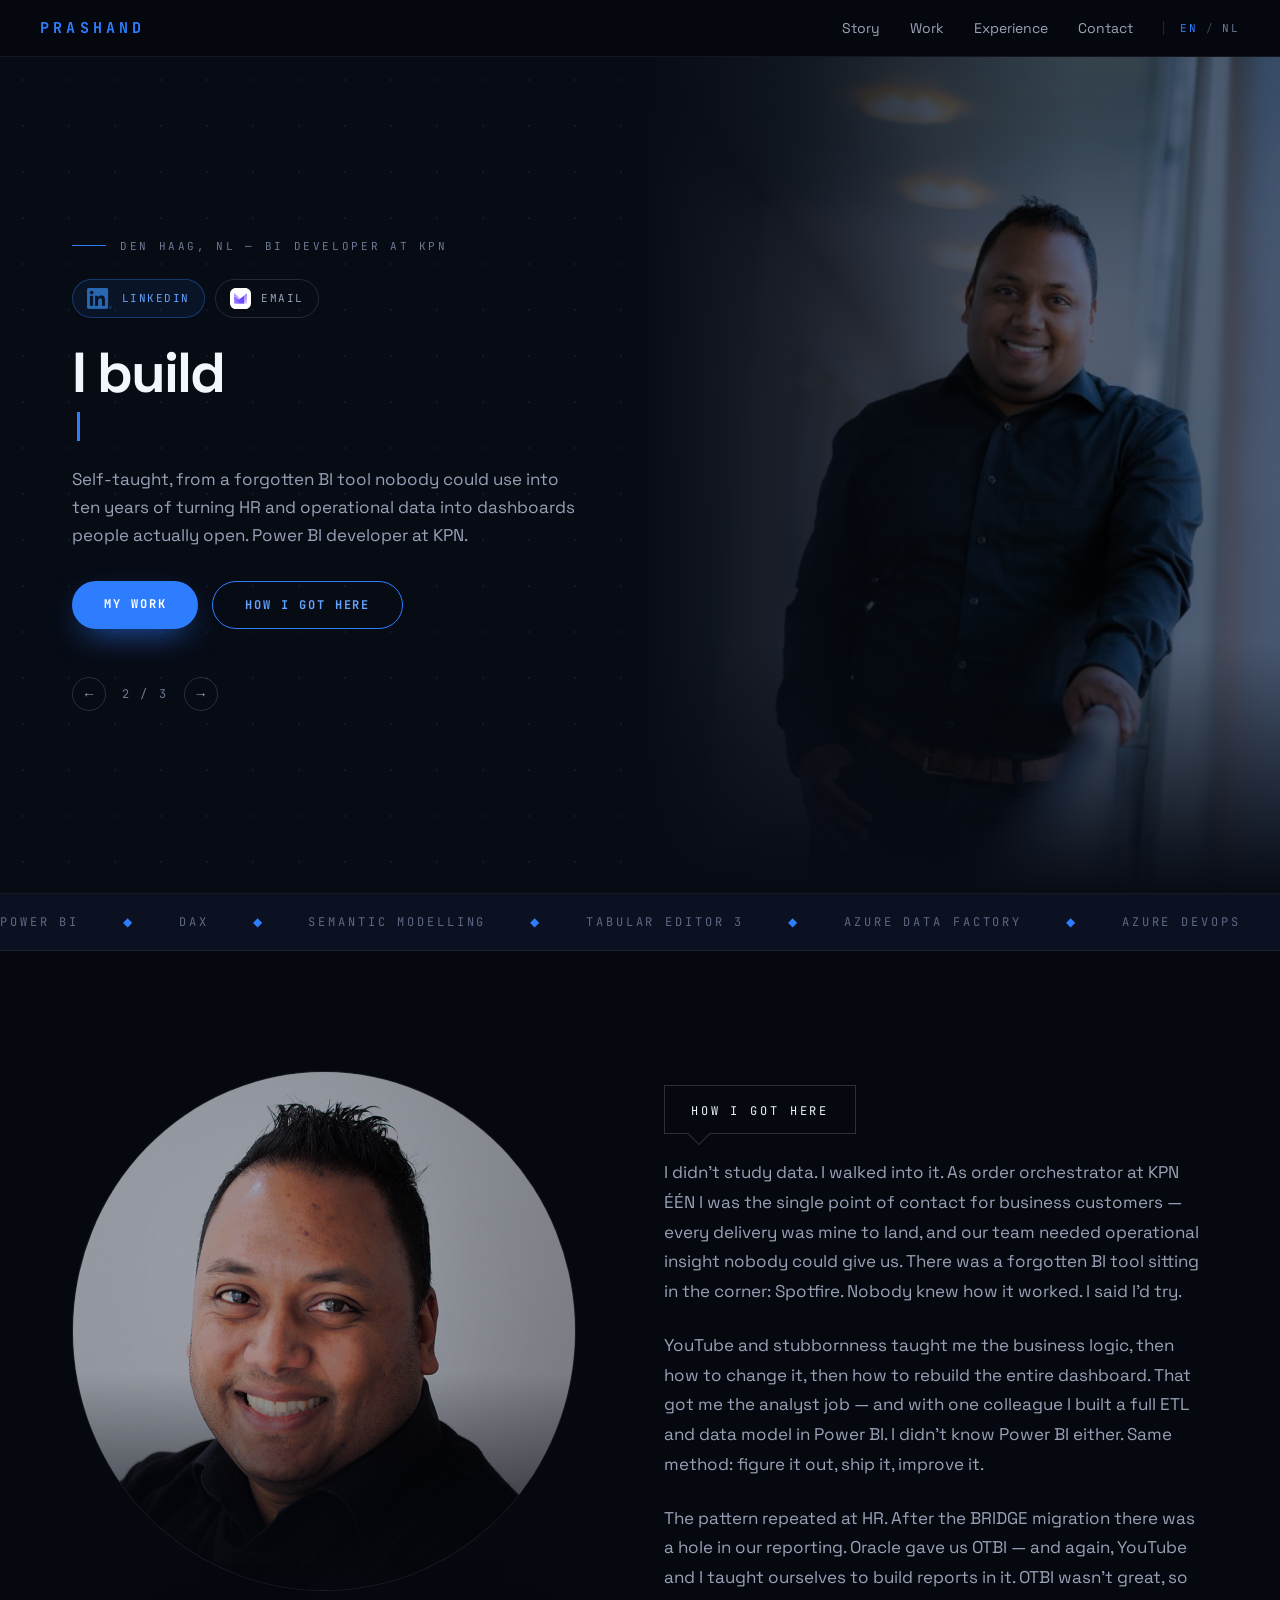
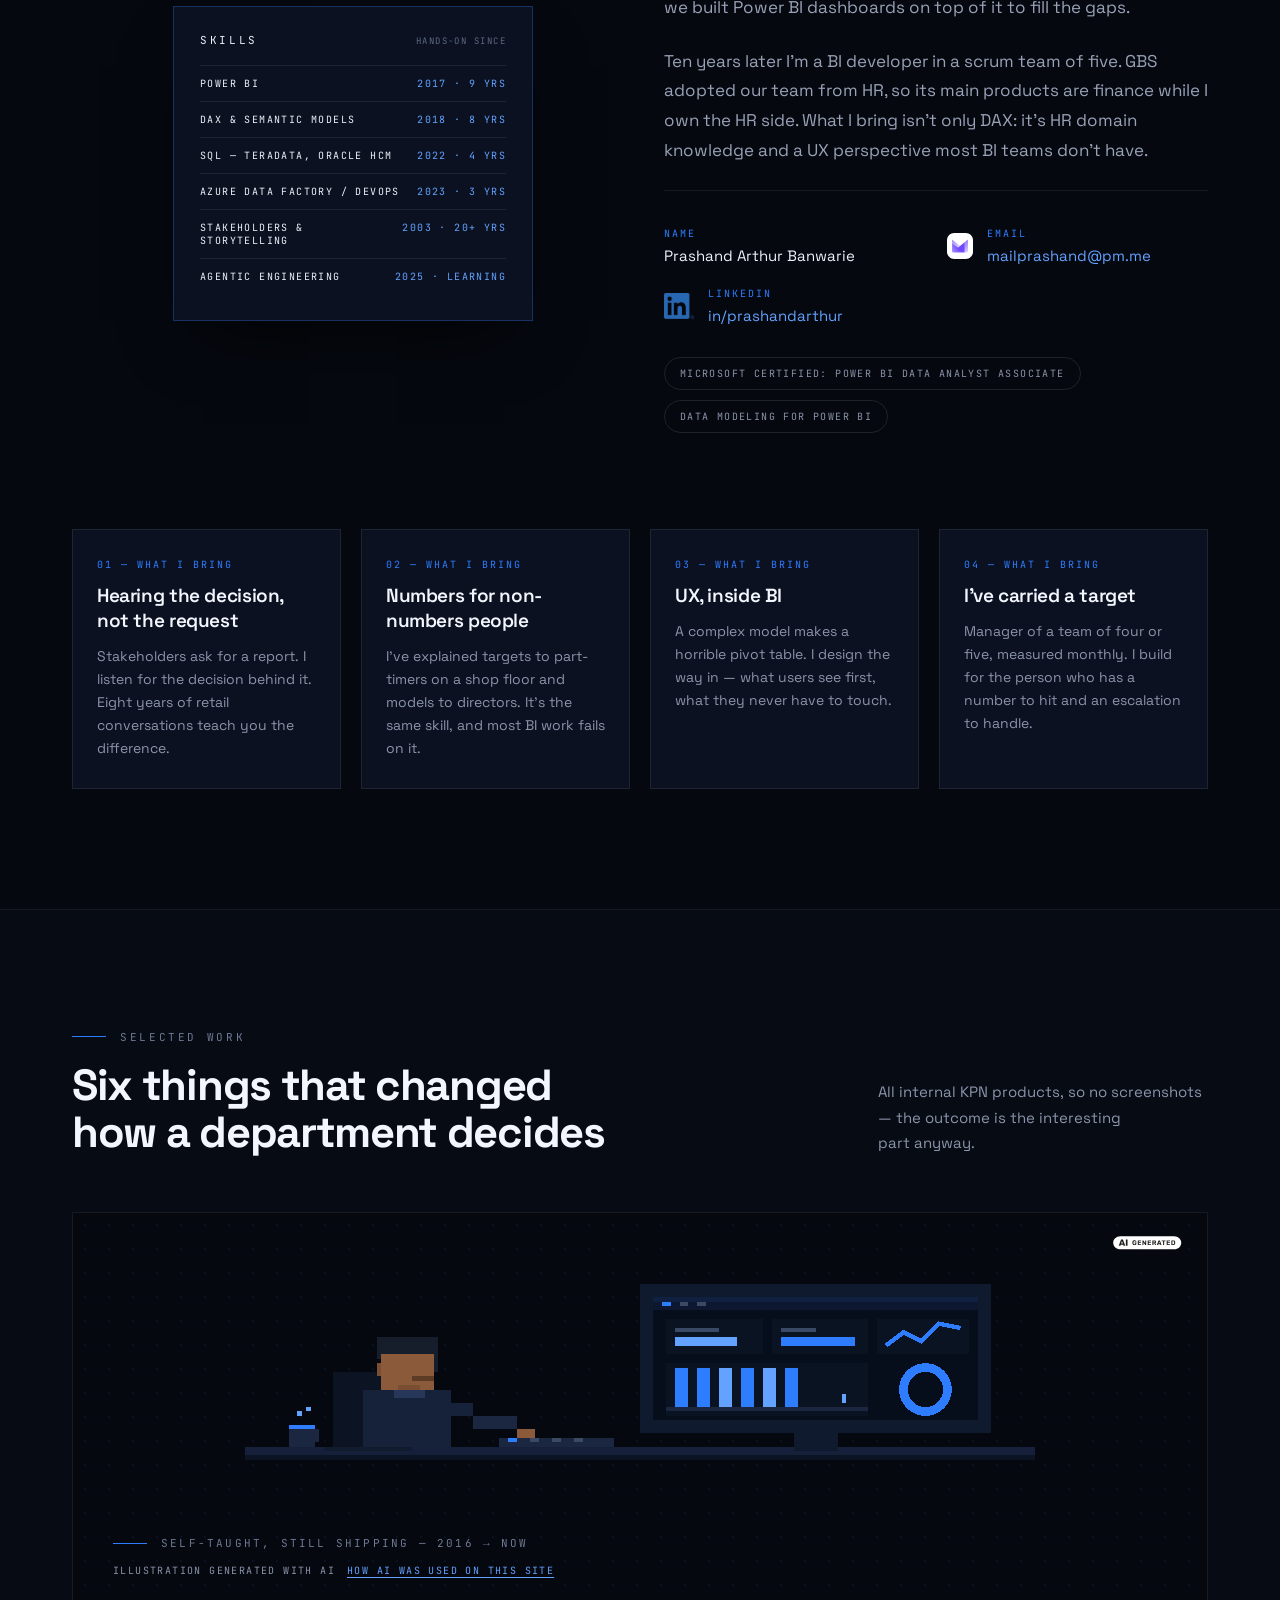
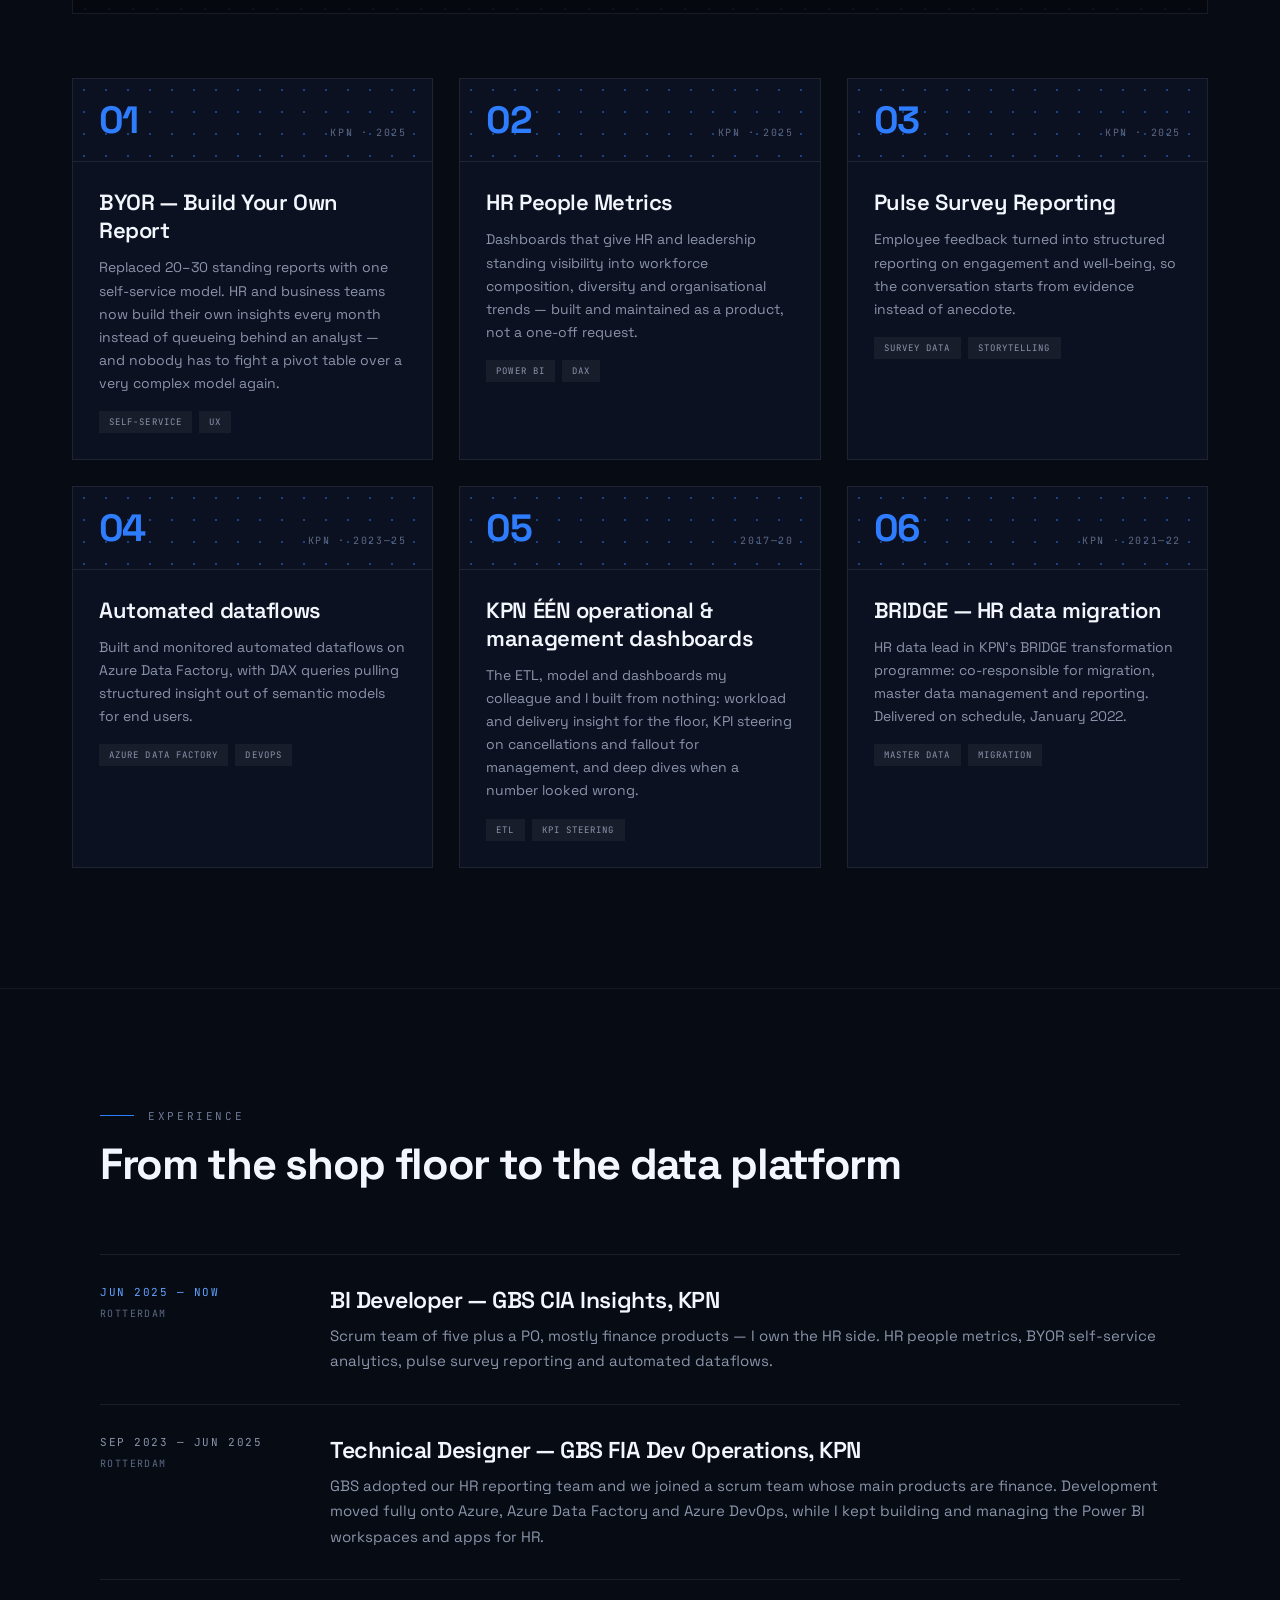
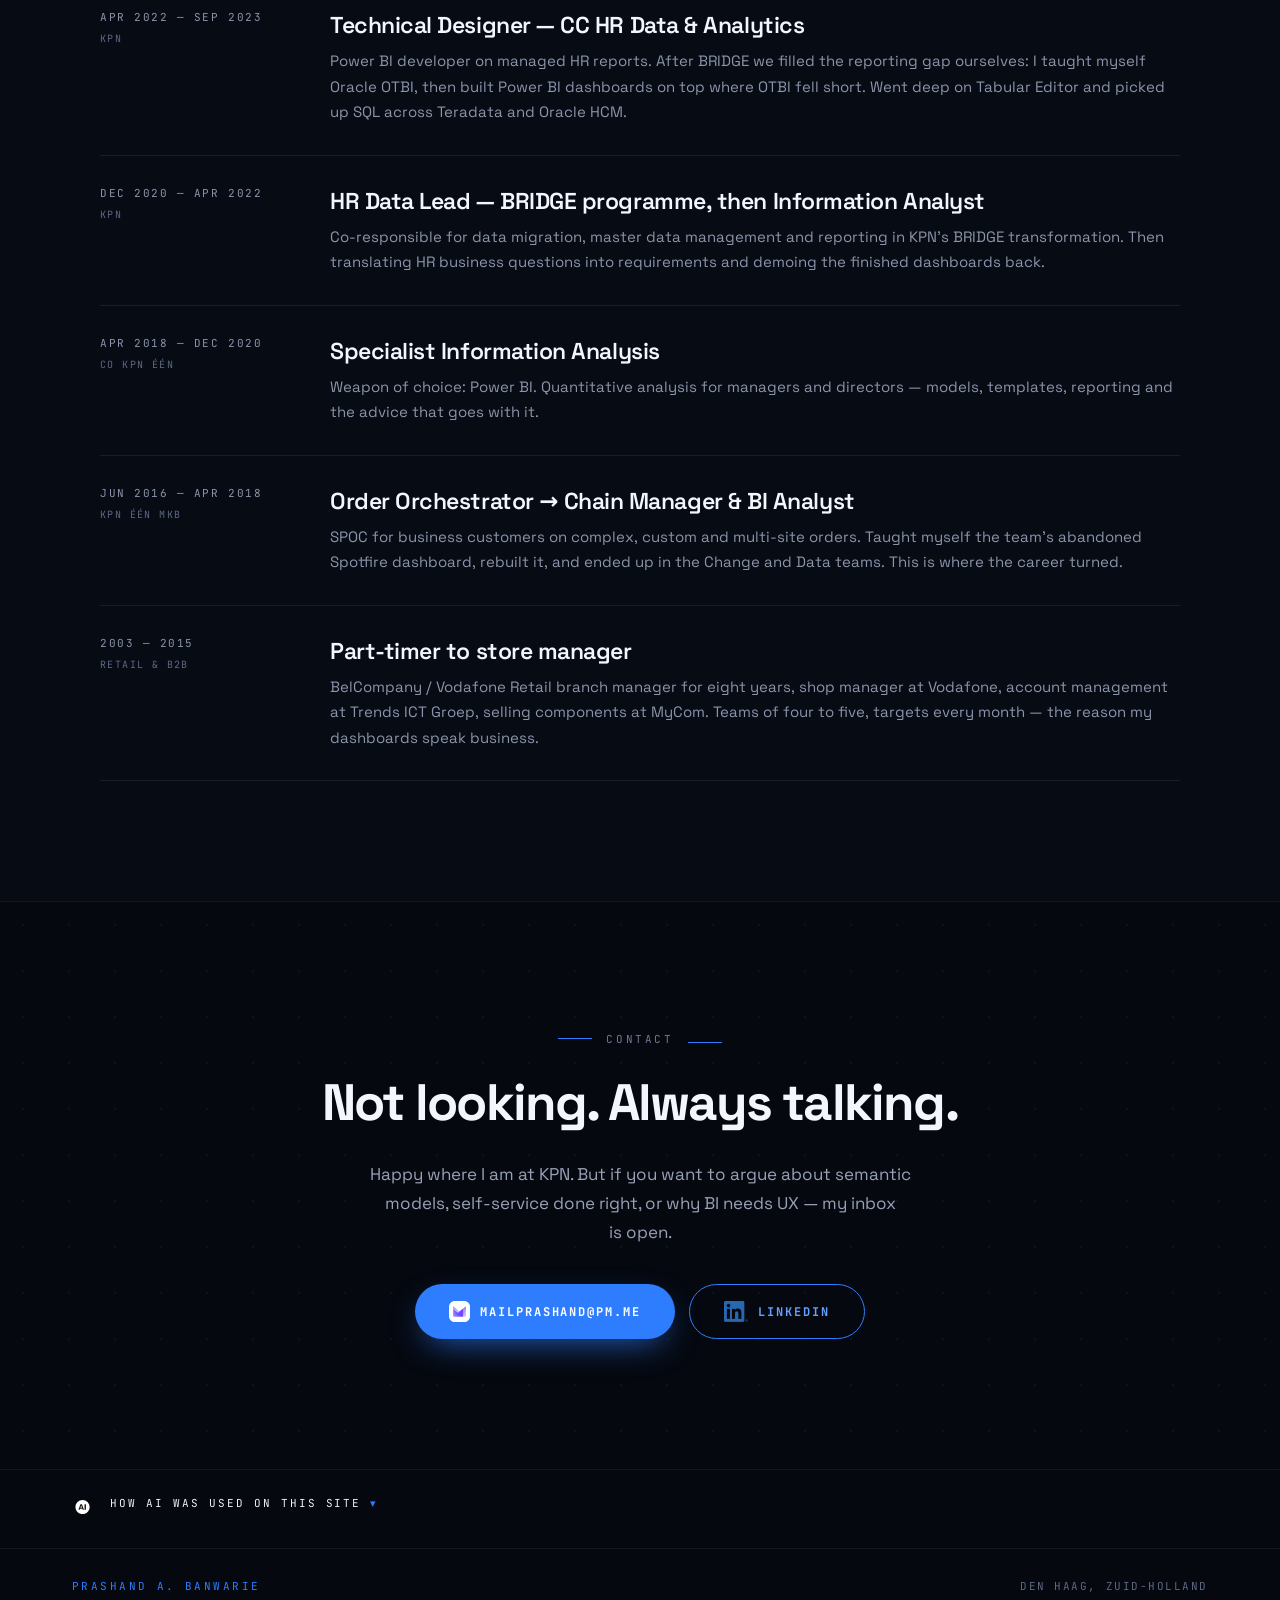
==== commit 024f5906: "Add AI-generated content disclosure and related assets - Updated index.html and nl.html to include A" ====
--- a/index.html
+++ b/index.html
@@ -200,7 +200,7 @@
           </div>
           <div class="brand-pair" style="padding-top:20px"><img src="assets/brand/proton-mail-badge.svg" alt="" width="36" height="36" style="height:26px;width:auto;flex:none"><div style="display:flex;flex-direction:column;gap:6px"><span style="font-family:'JetBrains Mono',monospace;font-size:10px;letter-spacing:.2em;color:#2E7DFF">EMAIL</span><a href="mailto:mailprashand@pm.me" style="font-size:15px">mailprashand@pm.me</a></div></div>
           
-          <div class="brand-pair"><img src="assets/brand/linkedin-bug.png" alt="" width="635" height="540" style="height:26px;width:auto;flex:none"><div style="display:flex;flex-direction:column;gap:6px"><span style="font-family:'JetBrains Mono',monospace;font-size:10px;letter-spacing:.2em;color:#2E7DFF">LINKEDIN</span><a href="https://www.linkedin.com/in/prashandarthur" target="_blank" rel="noopener noreferrer" style="font-size:15px">in/prashandarthur</a></div></div>
+          <div class="brand-pair" style=""><img src="assets/brand/linkedin-bug.png" alt="" width="635" height="540" style="height:26px;width:auto;flex:none"><div style="display:flex;flex-direction:column;gap:6px"><span style="font-family:'JetBrains Mono',monospace;font-size:10px;letter-spacing:.2em;color:#2E7DFF">LINKEDIN</span><a href="https://www.linkedin.com/in/prashandarthur" target="_blank" rel="noopener noreferrer" style="font-size:15px">in/prashandarthur</a></div></div>
         </div>
 
         <div style="display:flex;flex-wrap:wrap;gap:10px;padding-top:8px">
@@ -246,7 +246,7 @@
         <p style="margin:0;max-width:330px;font-size:15px;line-height:1.7;color:#8B94AA;text-wrap:pretty">All internal KPN products, so no screenshots — the outcome is the interesting part anyway.</p>
       </div>
 
-      <div data-reveal="1" style="position:relative;margin-top:56px;padding:36px 40px;background:#05080F;border:1px solid rgba(255,255,255,.08);overflow:hidden">
+      <div data-reveal="1" style="position:relative;margin-top:56px;padding:36px 40px;background:#05080F;border:1px solid rgba(255,255,255,.08);overflow:hidden"><span class="ai-badge"><img src="assets/eu-ai/ai-generated-white.svg" alt="AI generated" width="1790" height="567" style="height:28px;width:auto;flex:none;display:block"></span>
         <div style="position:absolute;inset:0;background-image:radial-gradient(rgba(46,125,255,.4) 1px, transparent 1px);background-size:24px 24px;opacity:.2;pointer-events:none"></div>
         <svg viewBox="0 0 240 60" width="100%" style="position:relative;display:block;max-height:300px" shape-rendering="crispEdges" role="img" aria-label="Pixel-art scene of Prashand building a Power BI dashboard">
           <rect x="30" y="45" width="180" height="2" fill="#16203A"></rect><rect x="30" y="47" width="180" height="1" fill="#0C1424"></rect>
@@ -285,7 +285,7 @@
           <span style="flex:none;width:34px;height:1px;background:#2E7DFF"></span>
           <span class="wrap-label" style="font-family:'JetBrains Mono',monospace;font-size:11px;letter-spacing:.2em;color:#6E7994;white-space:nowrap">SELF-TAUGHT, STILL SHIPPING — 2016 → NOW</span>
         </div>
-      </div>
+      <div class="ai-caption"><span>Illustration generated with AI</span><a href="#ai-disclosure">How AI was used on this site</a></div></div>
       <div style="display:grid;grid-template-columns:repeat(3,minmax(0,1fr));gap:26px;margin-top:64px">
         <div class="x6" data-reveal="1" style="display:flex;flex-direction:column;border:1px solid rgba(255,255,255,.08);background:#0B1120;transition:transform .4s cubic-bezier(.2,.7,.2,1),border-color .3s">
           <div style="position:relative;display:flex;align-items:flex-end;justify-content:space-between;gap:12px;padding:22px 26px;background-image:radial-gradient(rgba(46,125,255,.45) 1px, transparent 1px);background-size:22px 22px;border-bottom:1px solid rgba(255,255,255,.08)">
@@ -441,6 +441,7 @@
   </section>
 
   </main>
+<section class="ai-disclosure" id="ai-disclosure"><div class="ai-disclosure-inner"><img src="assets/eu-ai/ai-white.svg" alt="" width="567" height="567" style="height:22px;width:auto;flex:none;display:block"><details><summary>How AI was used on this site</summary><p>Parts of this site were made with AI, and parts were not.</p><ul><li><b>Photographs</b> — real photographs of me — not AI-generated and not AI-retouched.</li><li><b>Pixel-art illustration</b> — generated with AI.</li><li><b>Written text</b> — drafted with AI, then edited and approved by me.</li><li><b>Design and layout</b> — produced with an AI design tool.</li></ul><p class="ai-source">Labelled with the EU icons for labelling AI-generated content, published by the European Commission. Their use is voluntary. <a href="https://digital-strategy.ec.europa.eu/en/policies/eu-icons-labelling-ai-generated-content" target="_blank" rel="noopener noreferrer">About the EU icons</a></p></details></div></section>
 <footer class="site-footer" style="display:flex;align-items:center;justify-content:space-between;gap:24px;flex-wrap:wrap;padding:30px 72px;background:#05080F;border-top:1px solid rgba(255,255,255,.06)">
     <span style="font-family:'JetBrains Mono',monospace;font-size:11px;letter-spacing:.22em;color:#2E7DFF">PRASHAND A. BANWARIE</span>
     <span style="font-family:'JetBrains Mono',monospace;font-size:11px;letter-spacing:.14em;color:#5D6883">DEN HAAG, ZUID-HOLLAND</span>
--- a/assets/site.css
+++ b/assets/site.css
@@ -300,6 +300,31 @@
    already had doubles as the clear space both brands ask for. */
 .brand-link{display:inline-flex !important;align-items:center;gap:10px}
 .brand-pair{display:flex;align-items:center;gap:14px}
+
+/* Sits on the illustration, over the dot-grid but under nothing. */
+.ai-badge{position:absolute;top:16px;right:16px;z-index:3}
+.ai-caption{display:flex;align-items:center;flex-wrap:wrap;gap:8px 12px;margin-top:14px;position:relative;
+  font-family:'JetBrains Mono',monospace;font-size:10px;letter-spacing:.14em;text-transform:uppercase;color:#8B94AA}
+.ai-caption a{color:#63A2FF;text-decoration:underline;text-underline-offset:3px}
+
+.ai-disclosure{padding:26px 72px 30px;background:#05080F;border-top:1px solid rgba(255,255,255,.06)}
+.ai-disclosure-inner{display:flex;align-items:flex-start;gap:16px;max-width:1280px;margin:0 auto}
+.ai-disclosure summary{cursor:pointer;list-style:none;
+  font-family:'JetBrains Mono',monospace;font-size:11px;letter-spacing:.18em;text-transform:uppercase;color:#EDF1FA}
+.ai-disclosure summary::-webkit-details-marker{display:none}
+.ai-disclosure summary::after{content:" ▾";color:#2E7DFF}
+.ai-disclosure details[open] summary::after{content:" ▴"}
+.ai-disclosure p{margin:10px 0 0;font-size:14px;line-height:1.6;color:#98A1B6;max-width:70ch}
+.ai-disclosure ul{margin:12px 0 0;padding:0;list-style:none;display:flex;flex-direction:column;gap:8px}
+.ai-disclosure li{font-size:14px;line-height:1.6;color:#98A1B6;max-width:70ch}
+.ai-disclosure li b{color:#EDF1FA;font-weight:600}
+.ai-disclosure .ai-source{margin-top:14px;font-size:12px;line-height:1.6;color:#6E7994;max-width:70ch}
+.ai-disclosure .ai-source a{color:#63A2FF}
+
+@media (max-width:900px){
+  .ai-disclosure{padding:22px 20px 26px}
+  .ai-badge{top:10px;right:10px}
+}
 
 :root{--nav-h:57px;--tabbar-h:54px}
 html{scroll-padding-top:calc(var(--nav-h) + 18px)}
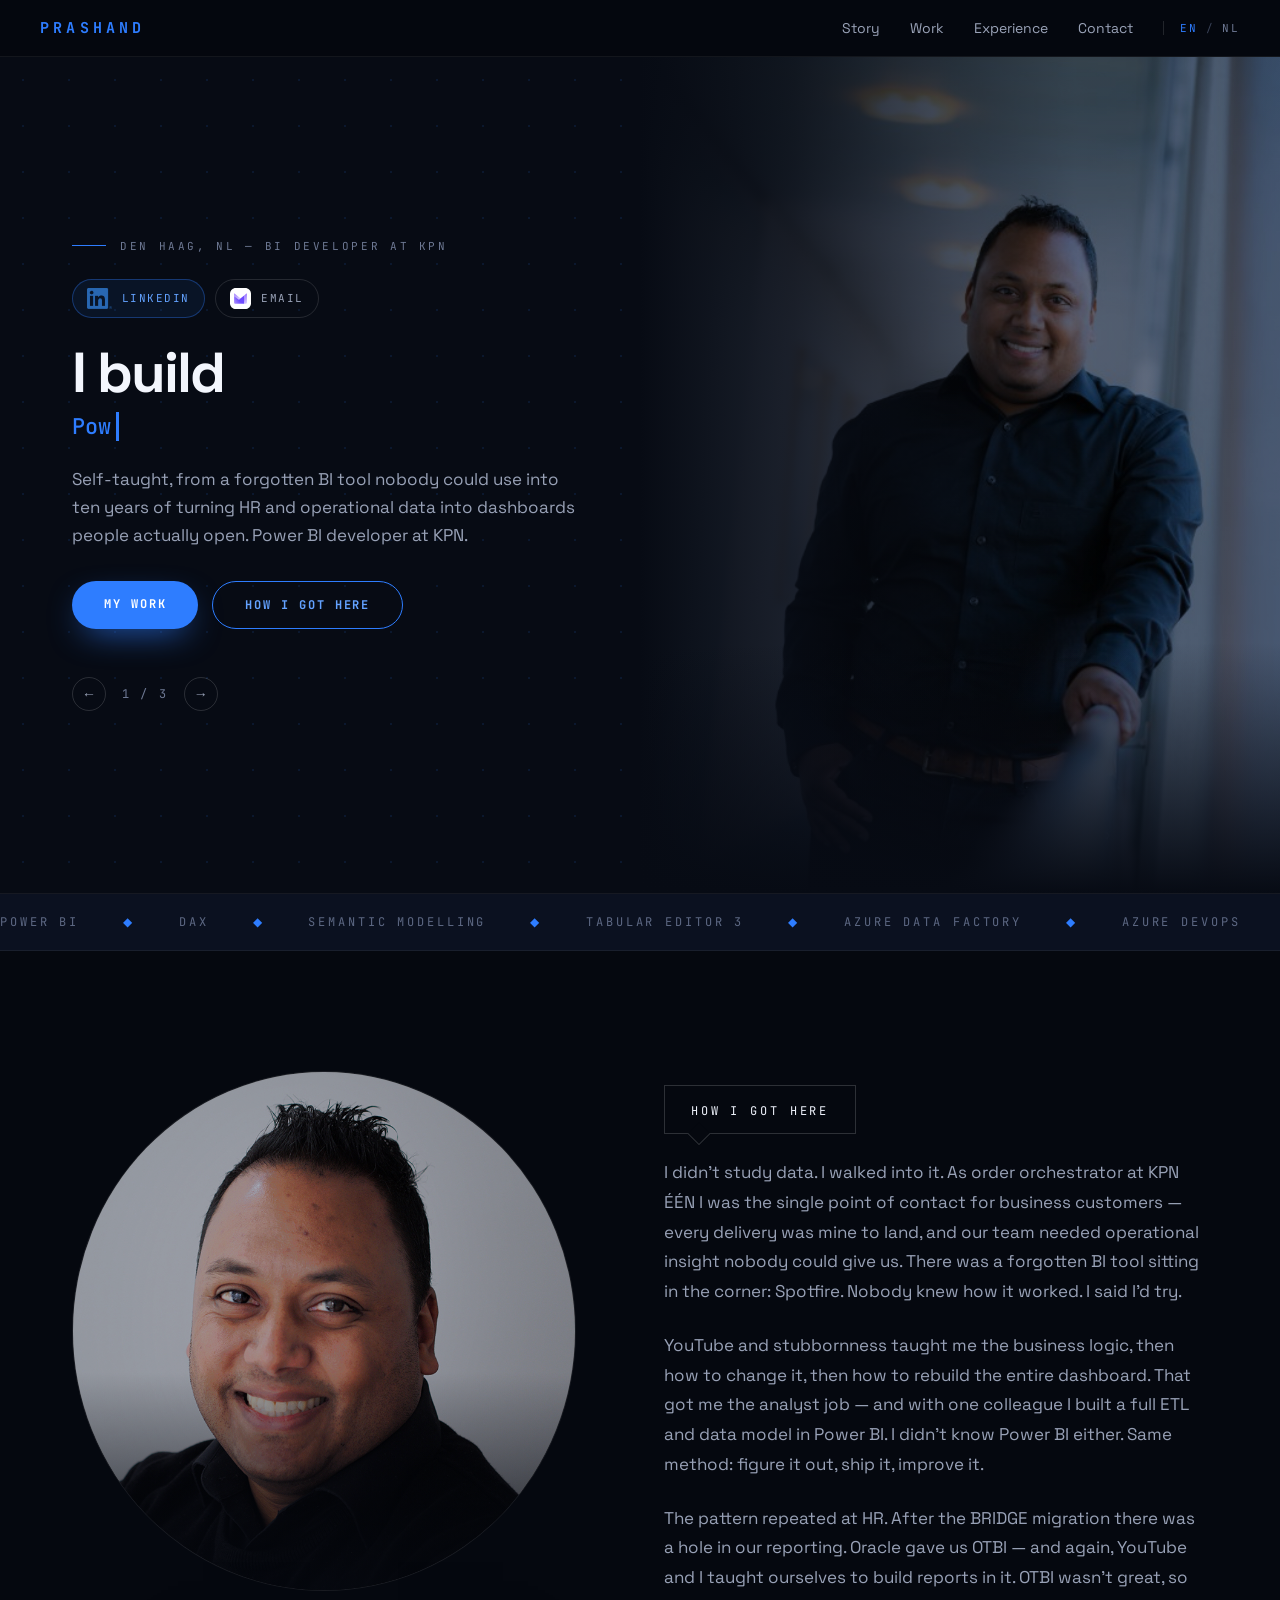
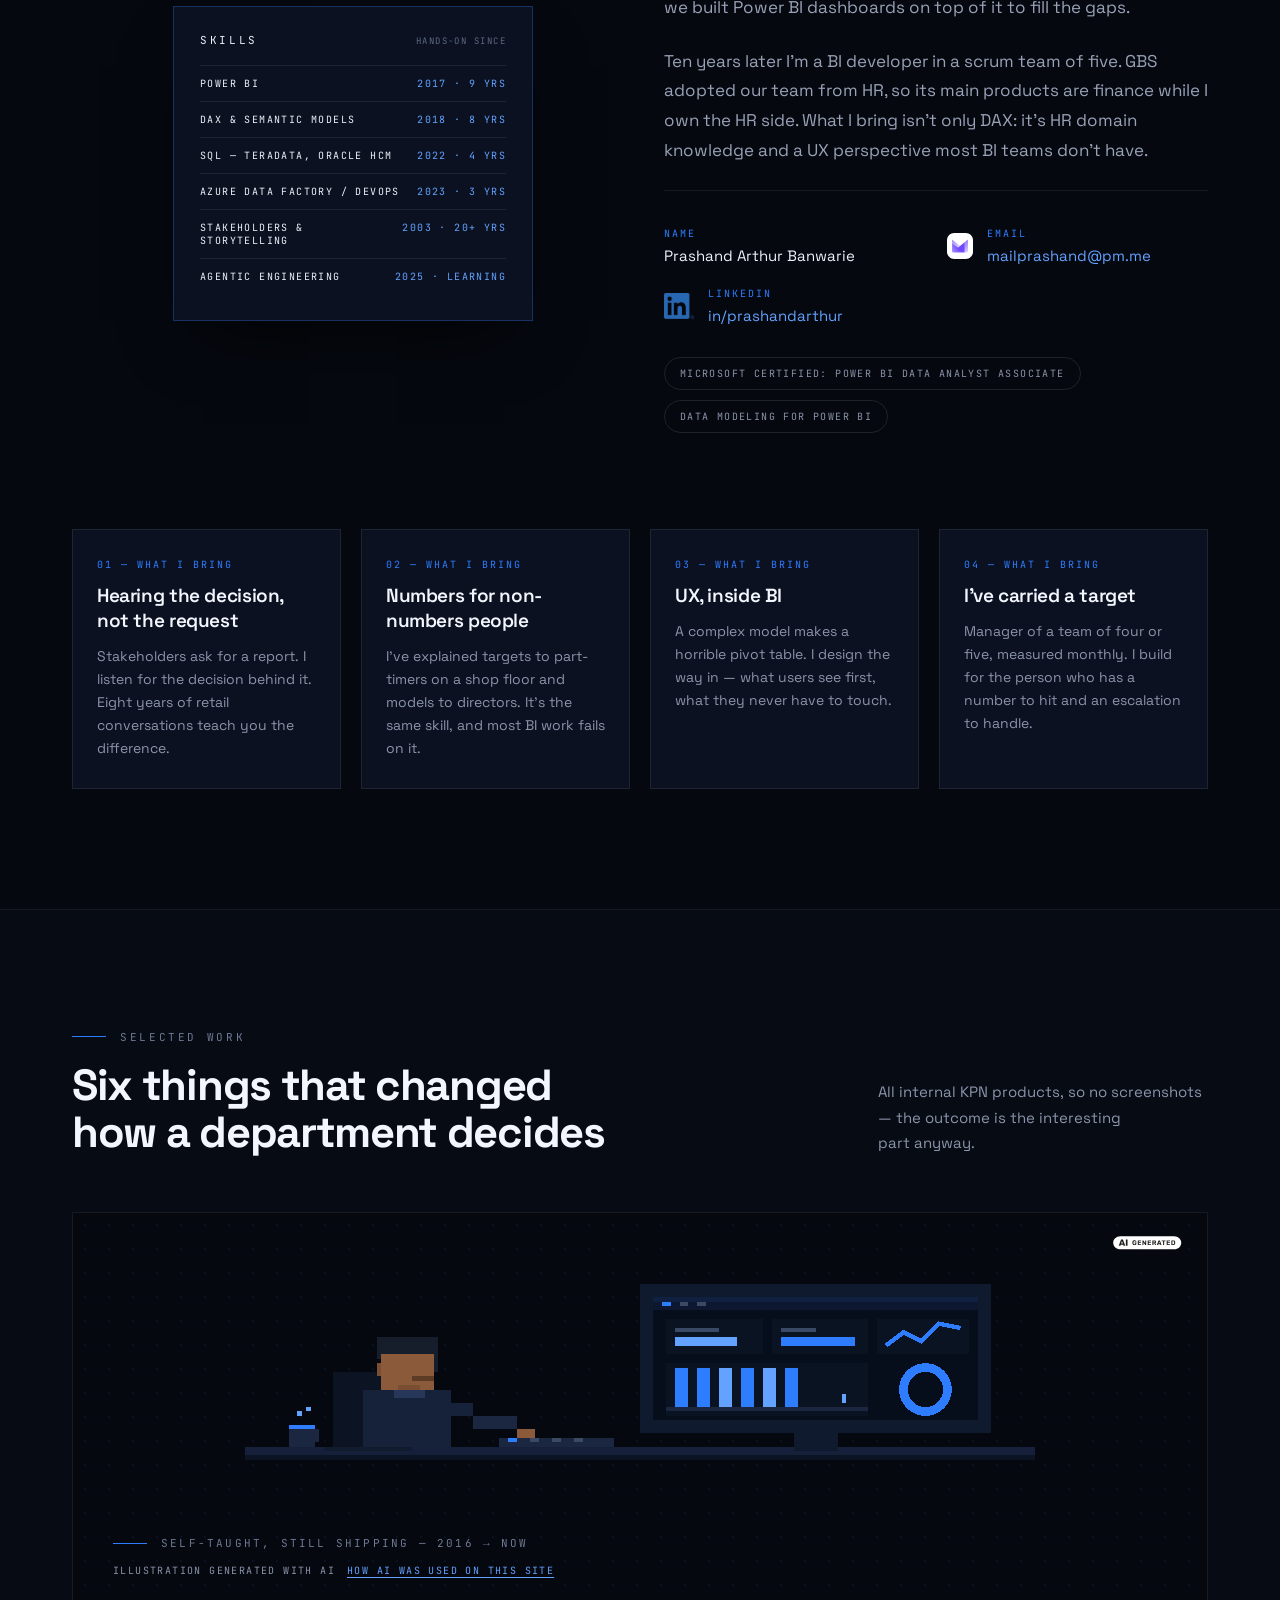
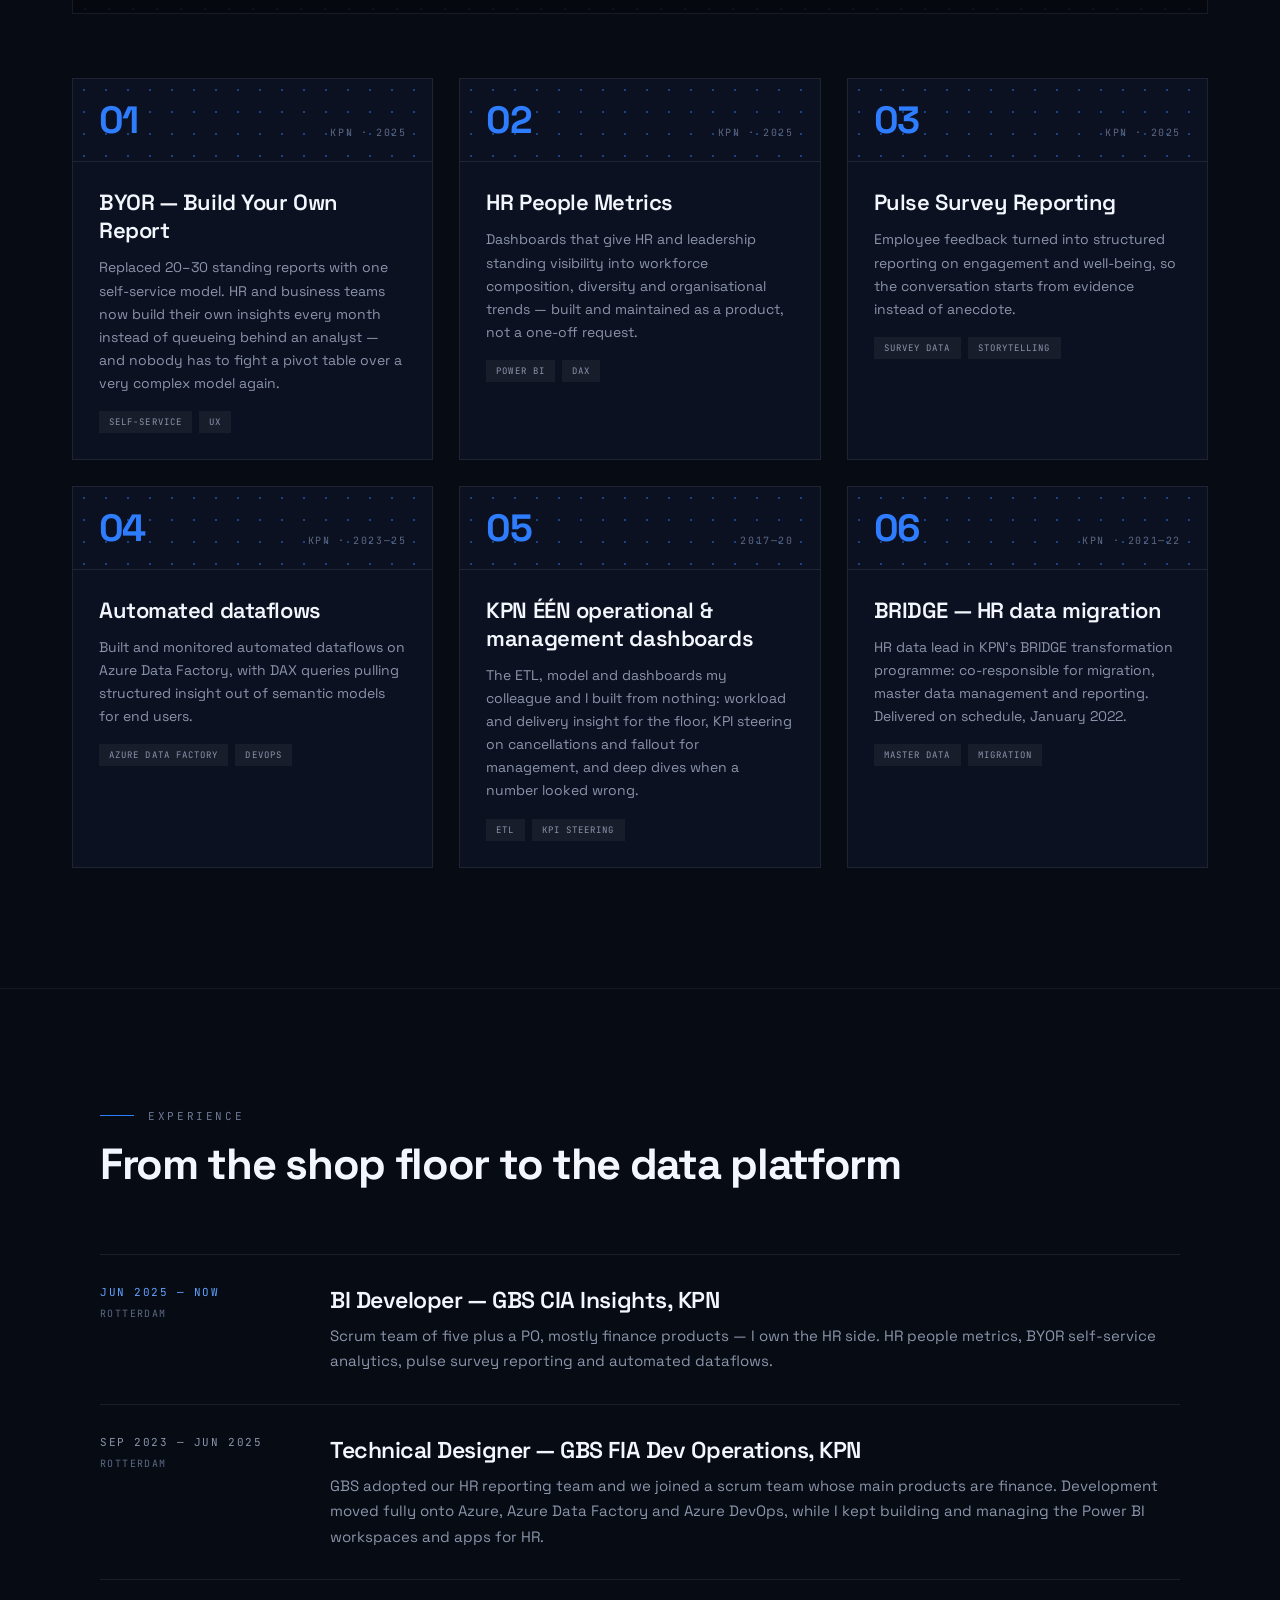
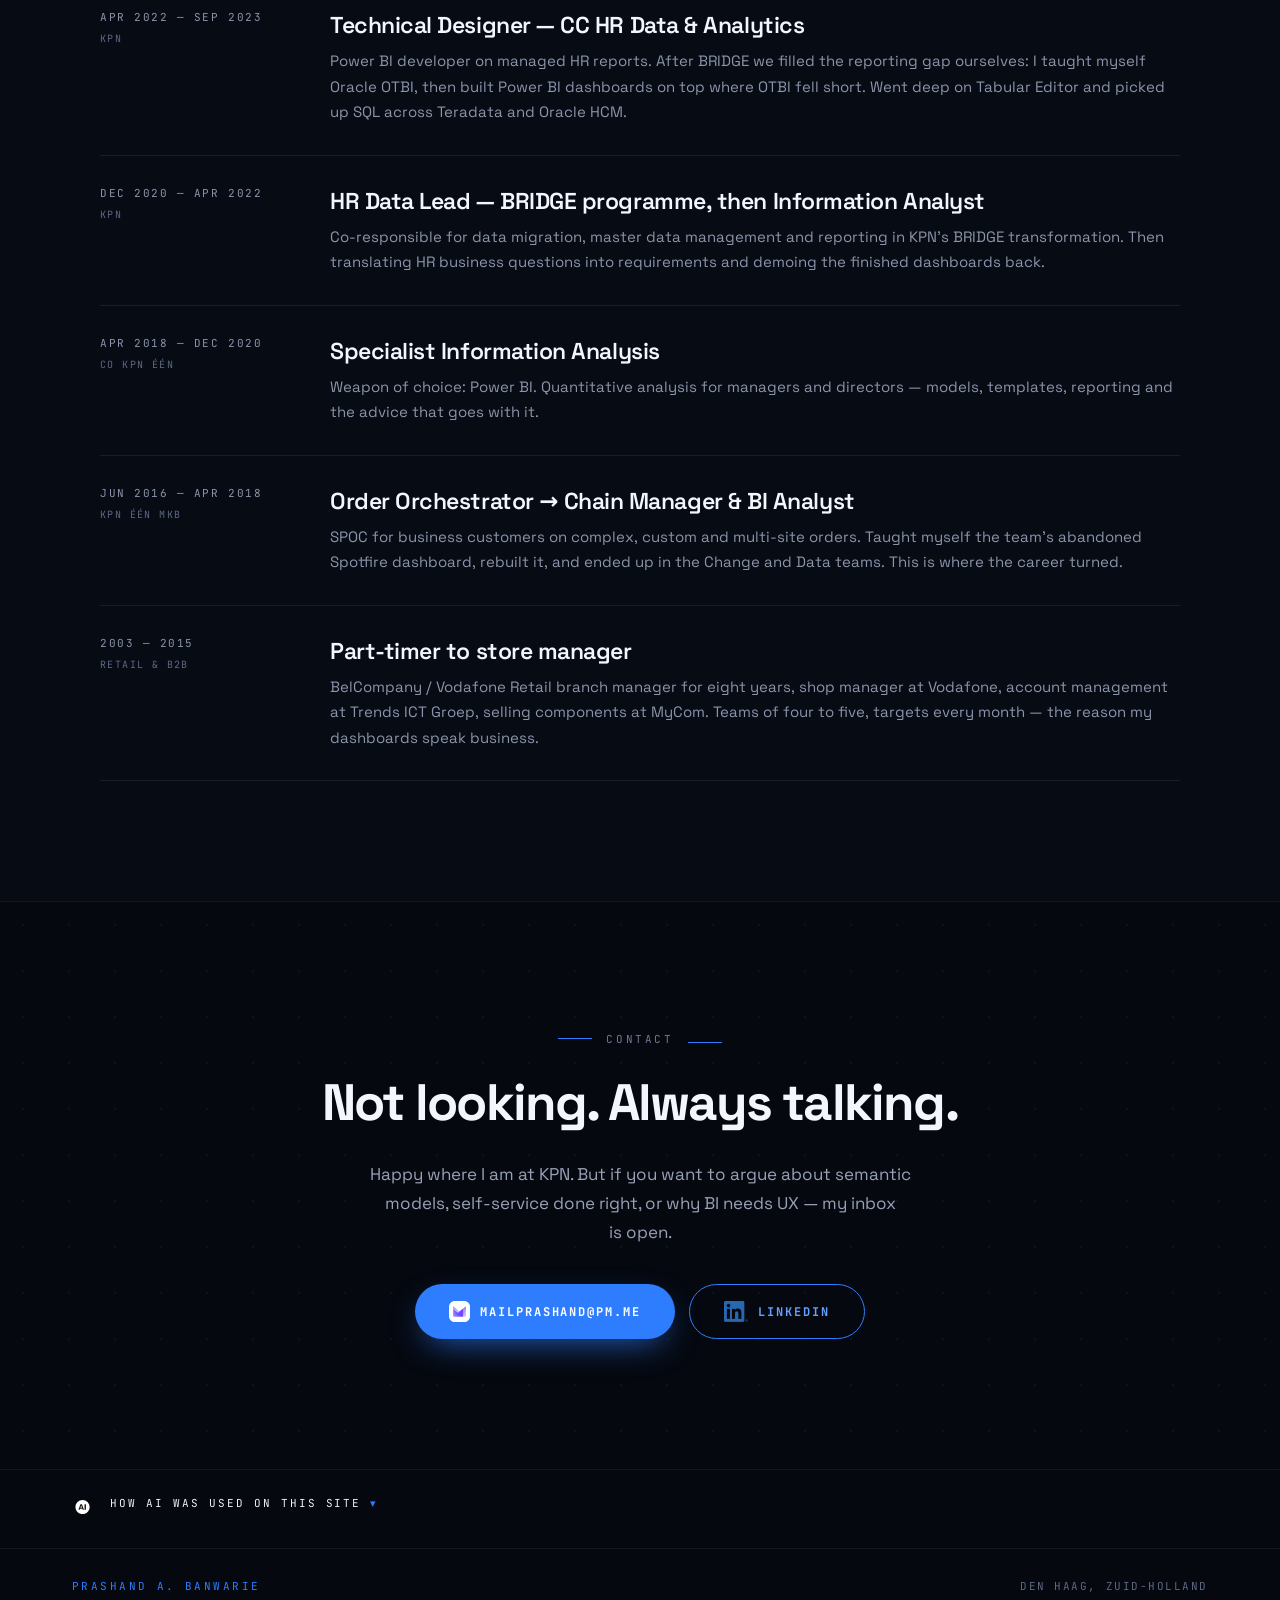
==== commit e0482bf5: "Point the site at the prashand.com apex domain SITE drives canonical, hreflang, og:url, the sitemap," ====
--- a/index.html
+++ b/index.html
@@ -7,19 +7,19 @@
 <meta name="description" content="Prashand Arthur Banwarie — Power BI developer at KPN in The Hague. Ten years of turning HR and operational data into dashboards people actually open.">
 <meta name="author" content="Prashand Arthur Banwarie">
 <meta name="theme-color" content="#05080F">
-<link rel="canonical" href="https://pbanwarie-sketch.github.io/super-duper-lamp/">
-<link rel="alternate" hreflang="en" href="https://pbanwarie-sketch.github.io/super-duper-lamp/">
-<link rel="alternate" hreflang="nl" href="https://pbanwarie-sketch.github.io/super-duper-lamp/nl.html">
-<link rel="alternate" hreflang="x-default" href="https://pbanwarie-sketch.github.io/super-duper-lamp/">
+<link rel="canonical" href="https://prashand.com/">
+<link rel="alternate" hreflang="en" href="https://prashand.com/">
+<link rel="alternate" hreflang="nl" href="https://prashand.com/nl.html">
+<link rel="alternate" hreflang="x-default" href="https://prashand.com/">
 <link rel="icon" href="assets/favicon.svg" type="image/svg+xml">
 
 <meta property="og:type" content="website">
 <meta property="og:site_name" content="Prashand Arthur Banwarie">
 <meta property="og:locale" content="en_GB">
-<meta property="og:url" content="https://pbanwarie-sketch.github.io/super-duper-lamp/">
+<meta property="og:url" content="https://prashand.com/">
 <meta property="og:title" content="Prashand Banwarie — Power BI Developer">
 <meta property="og:description" content="Prashand Arthur Banwarie — Power BI developer at KPN in The Hague. Ten years of turning HR and operational data into dashboards people actually open.">
-<meta property="og:image" content="https://pbanwarie-sketch.github.io/super-duper-lamp/assets/img/hero-portrait.jpg">
+<meta property="og:image" content="https://prashand.com/assets/img/hero-portrait.jpg">
 <meta property="og:image:width" content="1024">
 <meta property="og:image:height" content="684">
 <meta property="og:image:alt" content="Prashand Banwarie">
@@ -45,8 +45,8 @@
     "addressCountry": "NL"
   },
   "email": "mailto:mailprashand@pm.me",
-  "url": "https://pbanwarie-sketch.github.io/super-duper-lamp/",
-  "image": "https://pbanwarie-sketch.github.io/super-duper-lamp/assets/img/hero-portrait.jpg",
+  "url": "https://prashand.com/",
+  "image": "https://prashand.com/assets/img/hero-portrait.jpg",
   "sameAs": [
     "https://www.linkedin.com/in/prashandarthur"
   ]
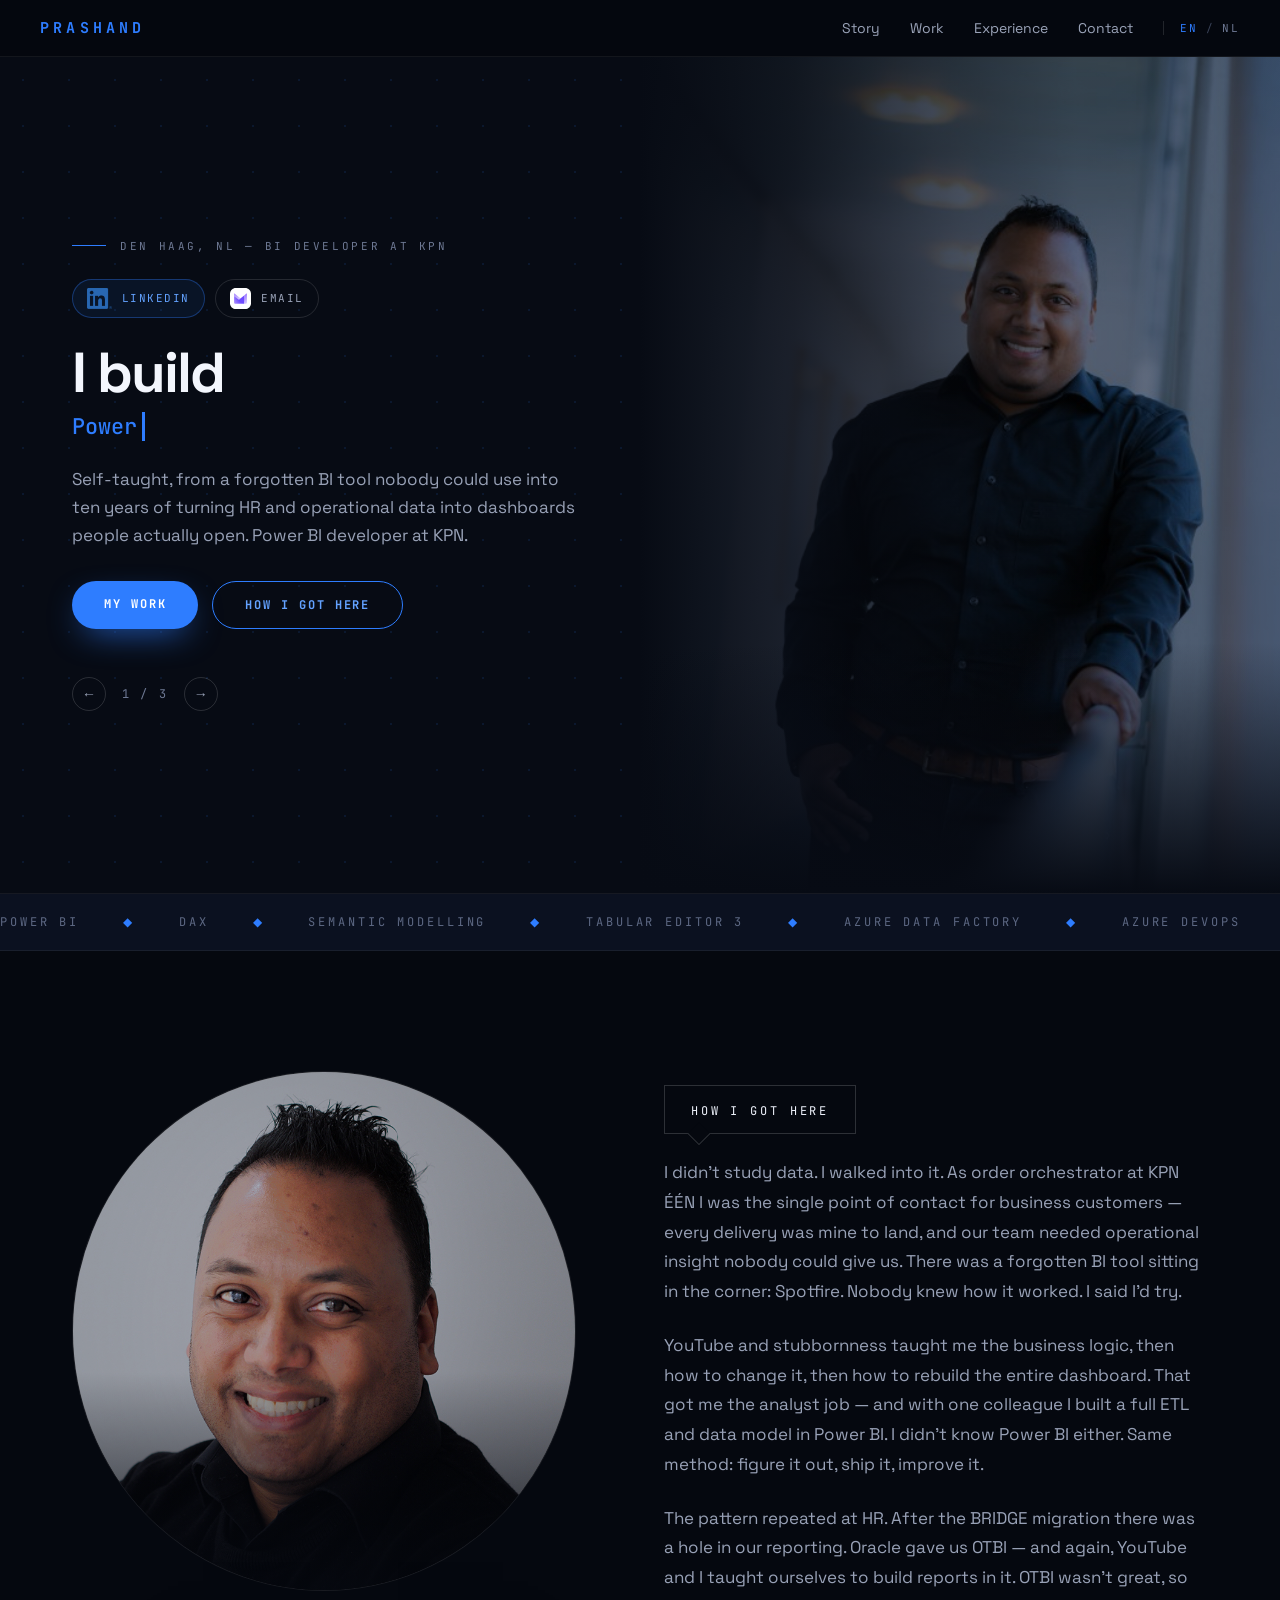
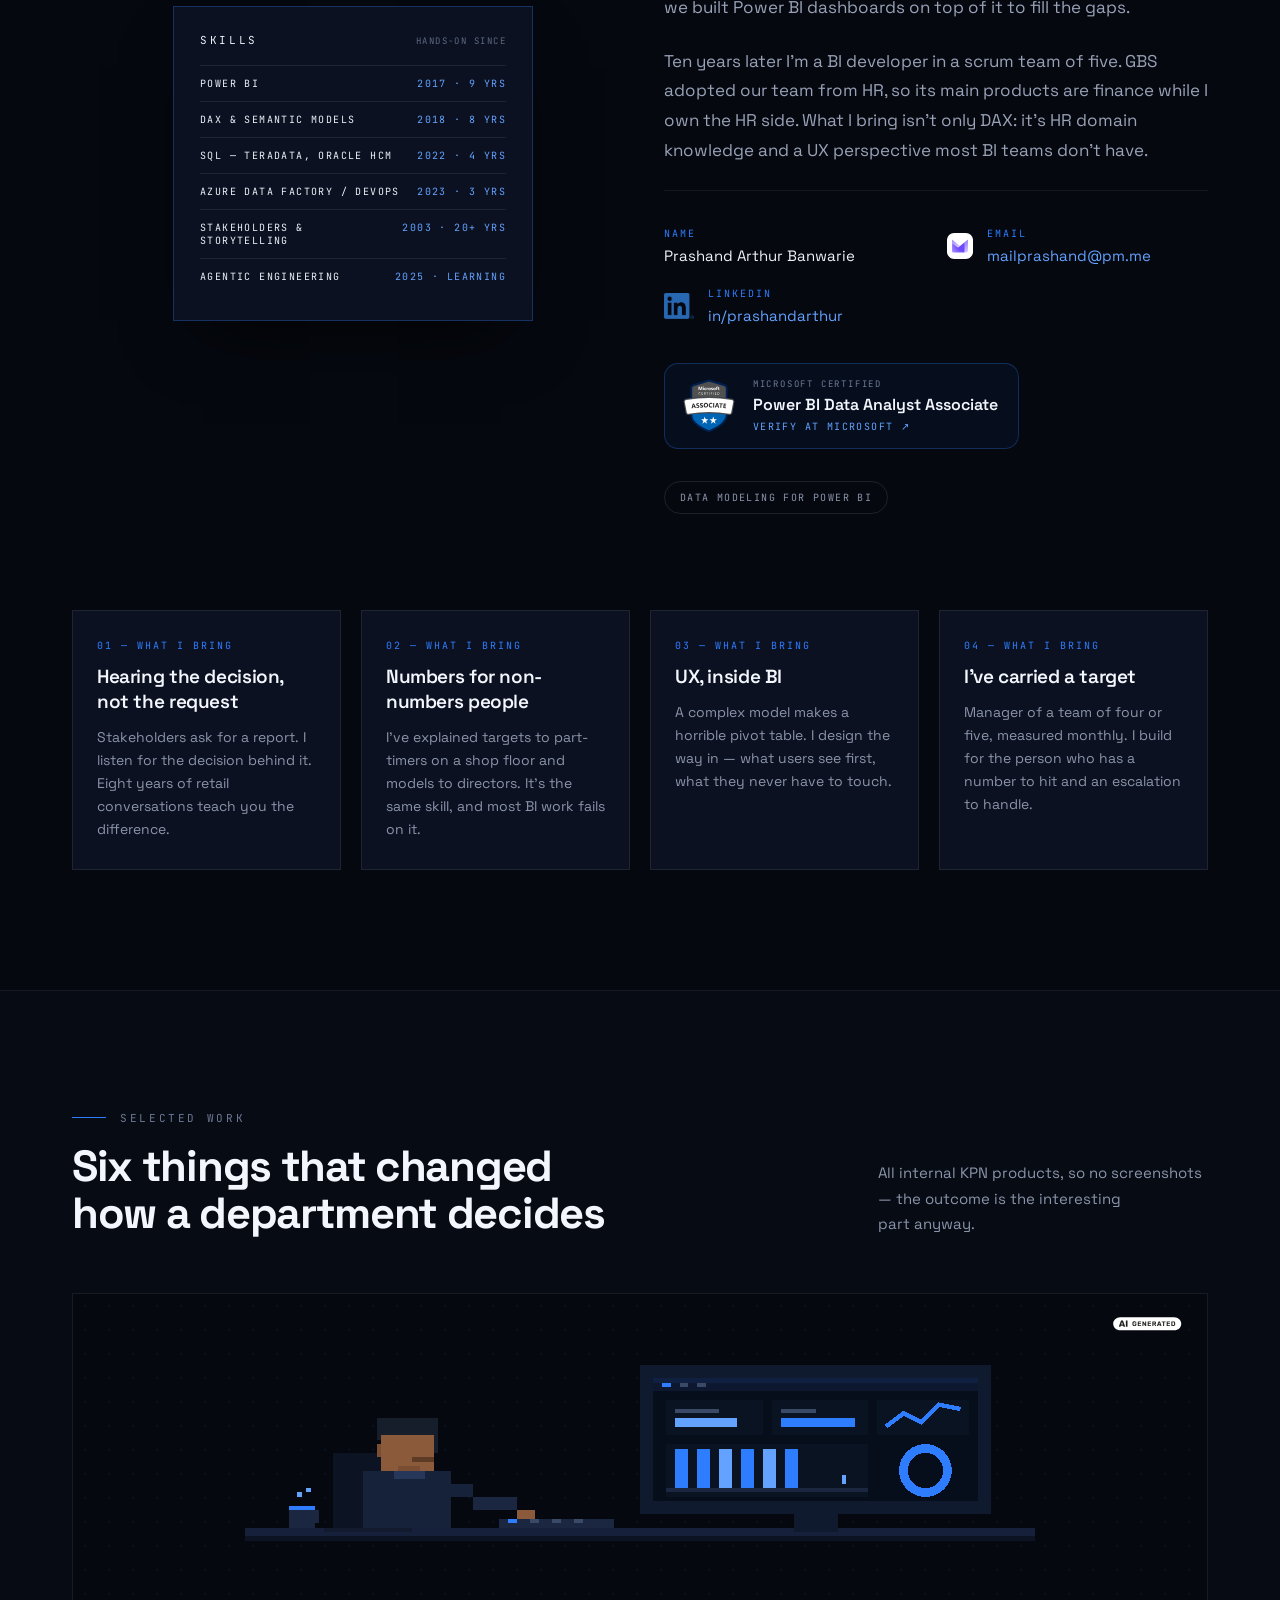
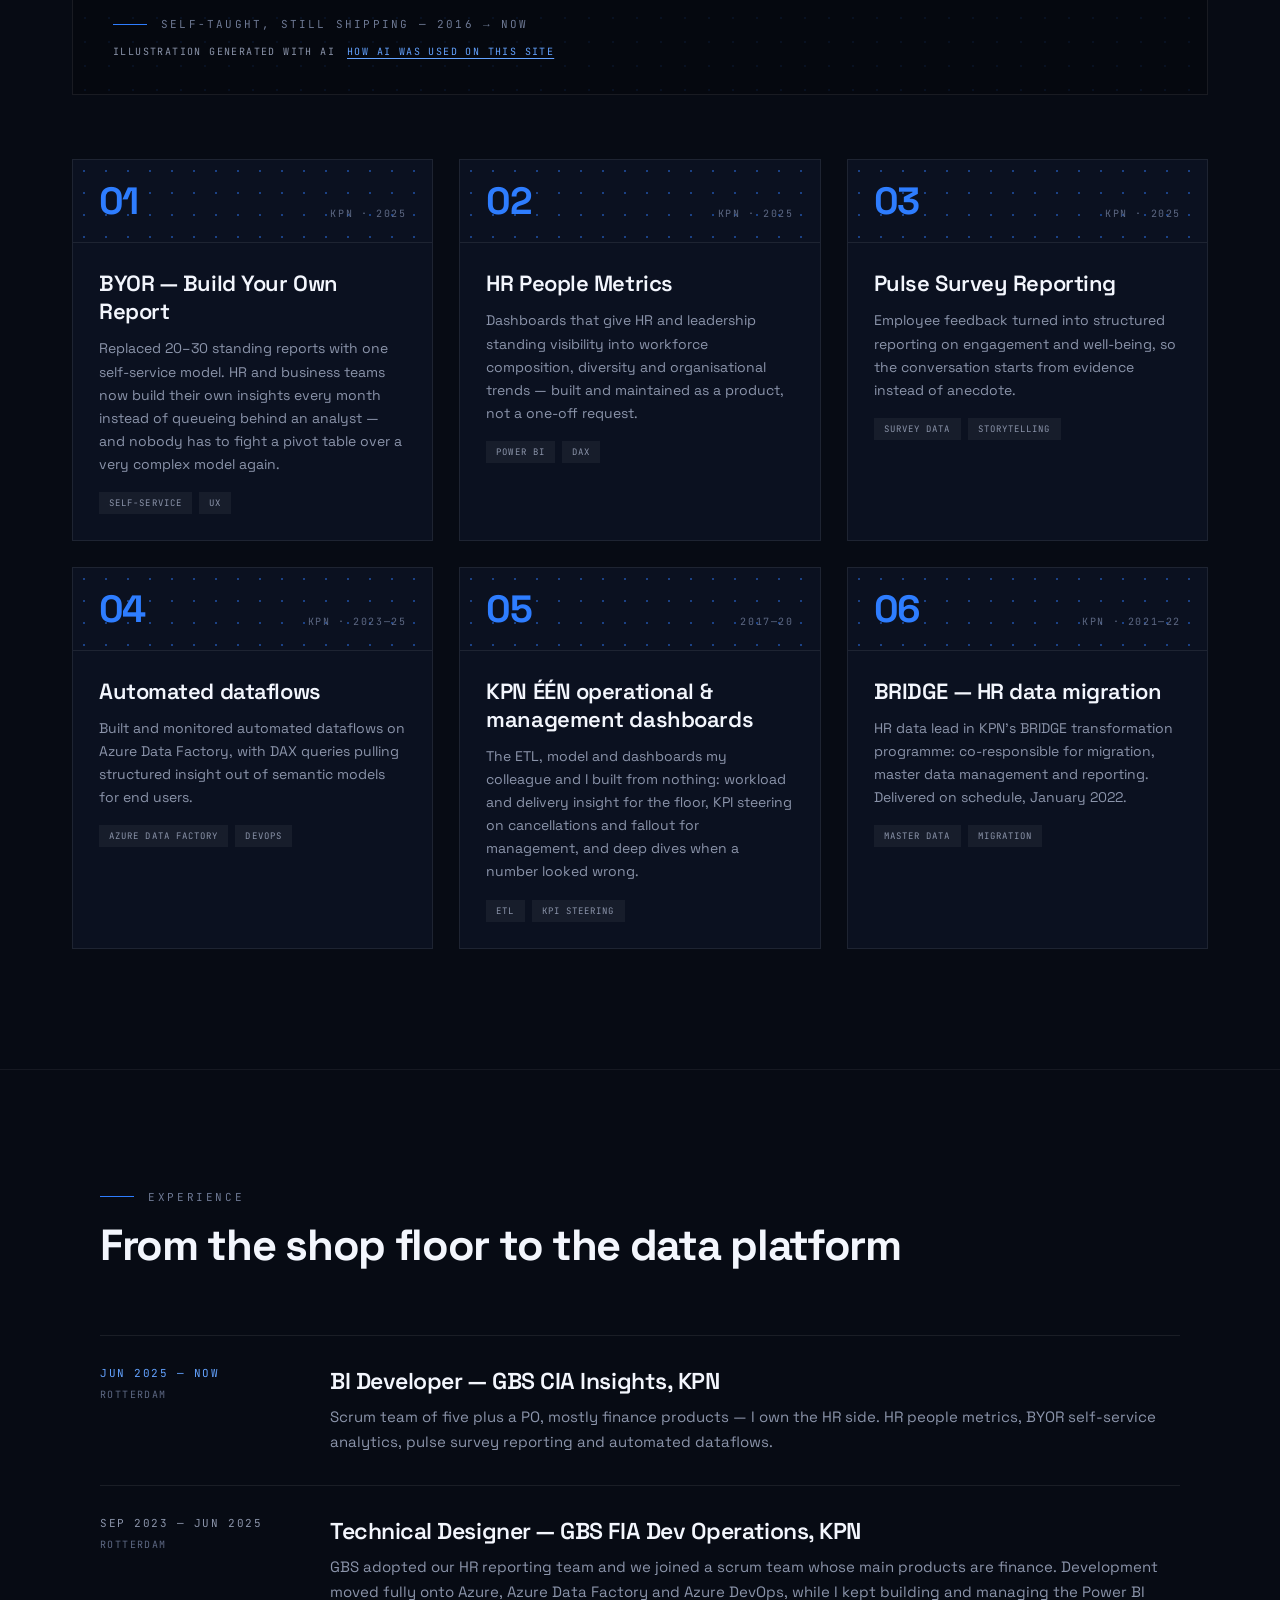
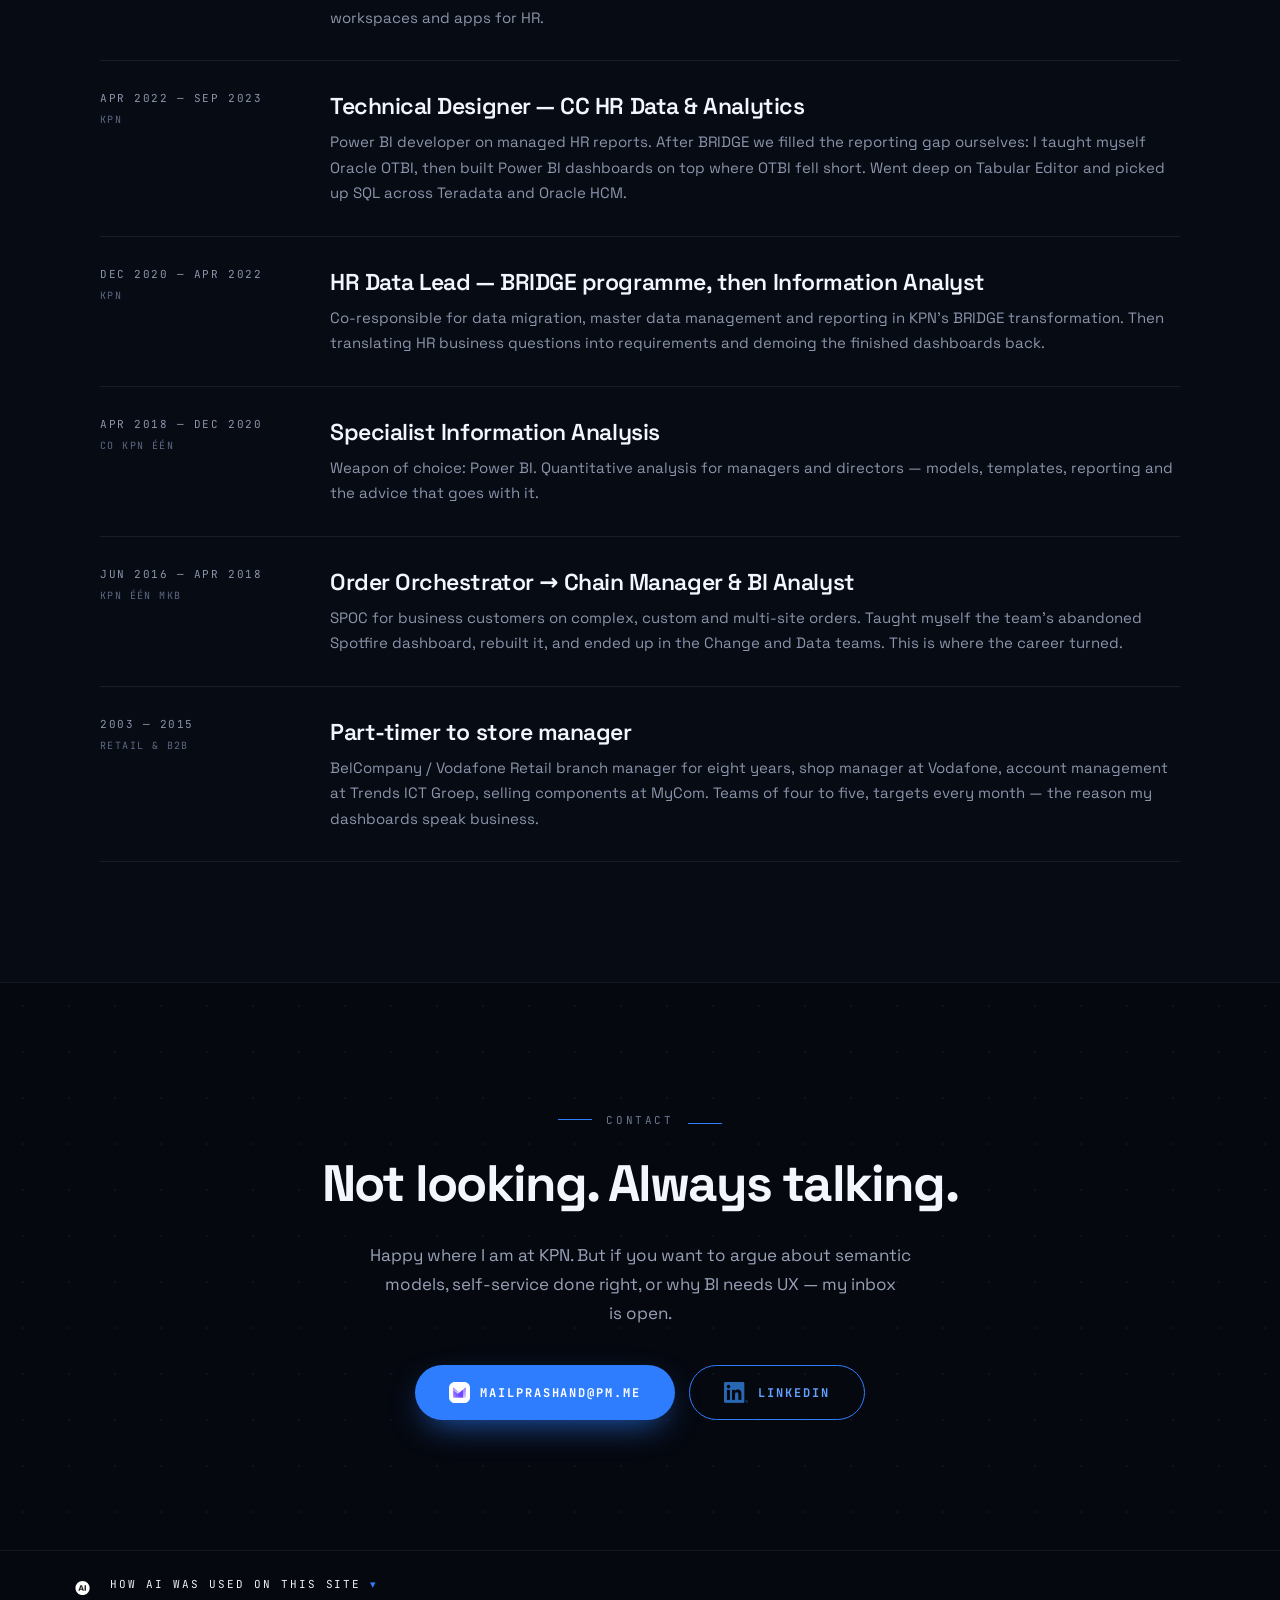
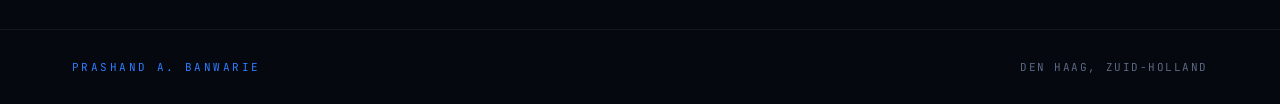
==== commit 1642c635: "Reference the Power BI certification from Microsoft directly Replaces the flat "MICROSOFT CERTIFIED:" ====
--- a/index.html
+++ b/index.html
@@ -203,8 +203,8 @@
           <div class="brand-pair" style=""><img src="assets/brand/linkedin-bug.png" alt="" width="635" height="540" style="height:26px;width:auto;flex:none"><div style="display:flex;flex-direction:column;gap:6px"><span style="font-family:'JetBrains Mono',monospace;font-size:10px;letter-spacing:.2em;color:#2E7DFF">LINKEDIN</span><a href="https://www.linkedin.com/in/prashandarthur" target="_blank" rel="noopener noreferrer" style="font-size:15px">in/prashandarthur</a></div></div>
         </div>
 
-        <div style="display:flex;flex-wrap:wrap;gap:10px;padding-top:8px">
-          <span style="padding:9px 15px;border:1px solid rgba(255,255,255,.1);border-radius:999px;font-family:'JetBrains Mono',monospace;font-size:10px;letter-spacing:.14em;color:#8B94AA">MICROSOFT CERTIFIED: POWER BI DATA ANALYST ASSOCIATE</span>
+        <a class="cert-card" href="https://learn.microsoft.com/api/credentials/share/en-us/BanwariePrashand-2093/EE55F1D6C38B2C99?sharingId=CE268806D33A9946" target="_blank" rel="noopener noreferrer"><img src="assets/badges/microsoft-certified-associate.svg" alt="Microsoft Certified: Power BI Data Analyst Associate badge" width="300" height="300" loading="lazy" decoding="async"><span class="cert-text"><span class="cert-kicker">Microsoft Certified</span><span class="cert-name">Power BI Data Analyst Associate</span><span class="cert-verify">Verify at Microsoft <span aria-hidden="true">↗</span></span></span></a>
+<div style="display:flex;flex-wrap:wrap;gap:10px;padding-top:8px">
           <span style="padding:9px 15px;border:1px solid rgba(255,255,255,.1);border-radius:999px;font-family:'JetBrains Mono',monospace;font-size:10px;letter-spacing:.14em;color:#8B94AA">DATA MODELING FOR POWER BI</span>
         </div>
       </div>
--- a/assets/site.css
+++ b/assets/site.css
@@ -300,6 +300,27 @@
    already had doubles as the clear space both brands ask for. */
 .brand-link{display:inline-flex !important;align-items:center;gap:10px}
 .brand-pair{display:flex;align-items:center;gap:14px}
+
+/* Microsoft certification, linked to the issuer's own credential page. */
+/* align-self keeps the card from being stretched to the full column width by
+   its flex-column parent, which turns it into a banner. */
+.cert-card{display:inline-flex;align-self:flex-start;align-items:center;gap:16px;
+  margin-top:14px;padding:14px 20px 14px 16px;
+  border:1px solid rgba(46,125,255,.28);border-radius:14px;background:rgba(46,125,255,.06);
+  max-width:100%;text-decoration:none}
+.cert-card:hover{border-color:rgba(46,125,255,.55);background:rgba(46,125,255,.1)}
+.cert-card img{height:56px;width:auto;flex:none;display:block}
+.cert-text{display:flex;flex-direction:column;gap:5px;min-width:0}
+.cert-kicker{font-family:'JetBrains Mono',monospace;font-size:9px;letter-spacing:.2em;color:#6E7994;text-transform:uppercase}
+.cert-name{font-size:16px;font-weight:600;line-height:1.3;color:#F3F6FD;text-wrap:balance}
+.cert-verify{font-family:'JetBrains Mono',monospace;font-size:10px;letter-spacing:.14em;color:#63A2FF;text-transform:uppercase}
+.cert-card:hover .cert-verify{color:#A8C8FF}
+
+@media (max-width:900px){
+  .cert-card{gap:13px;padding:13px 16px}
+  .cert-card img{height:46px}
+  .cert-name{font-size:15px}
+}
 
 /* Sits on the illustration, over the dot-grid but under nothing. */
 .ai-badge{position:absolute;top:16px;right:16px;z-index:3}
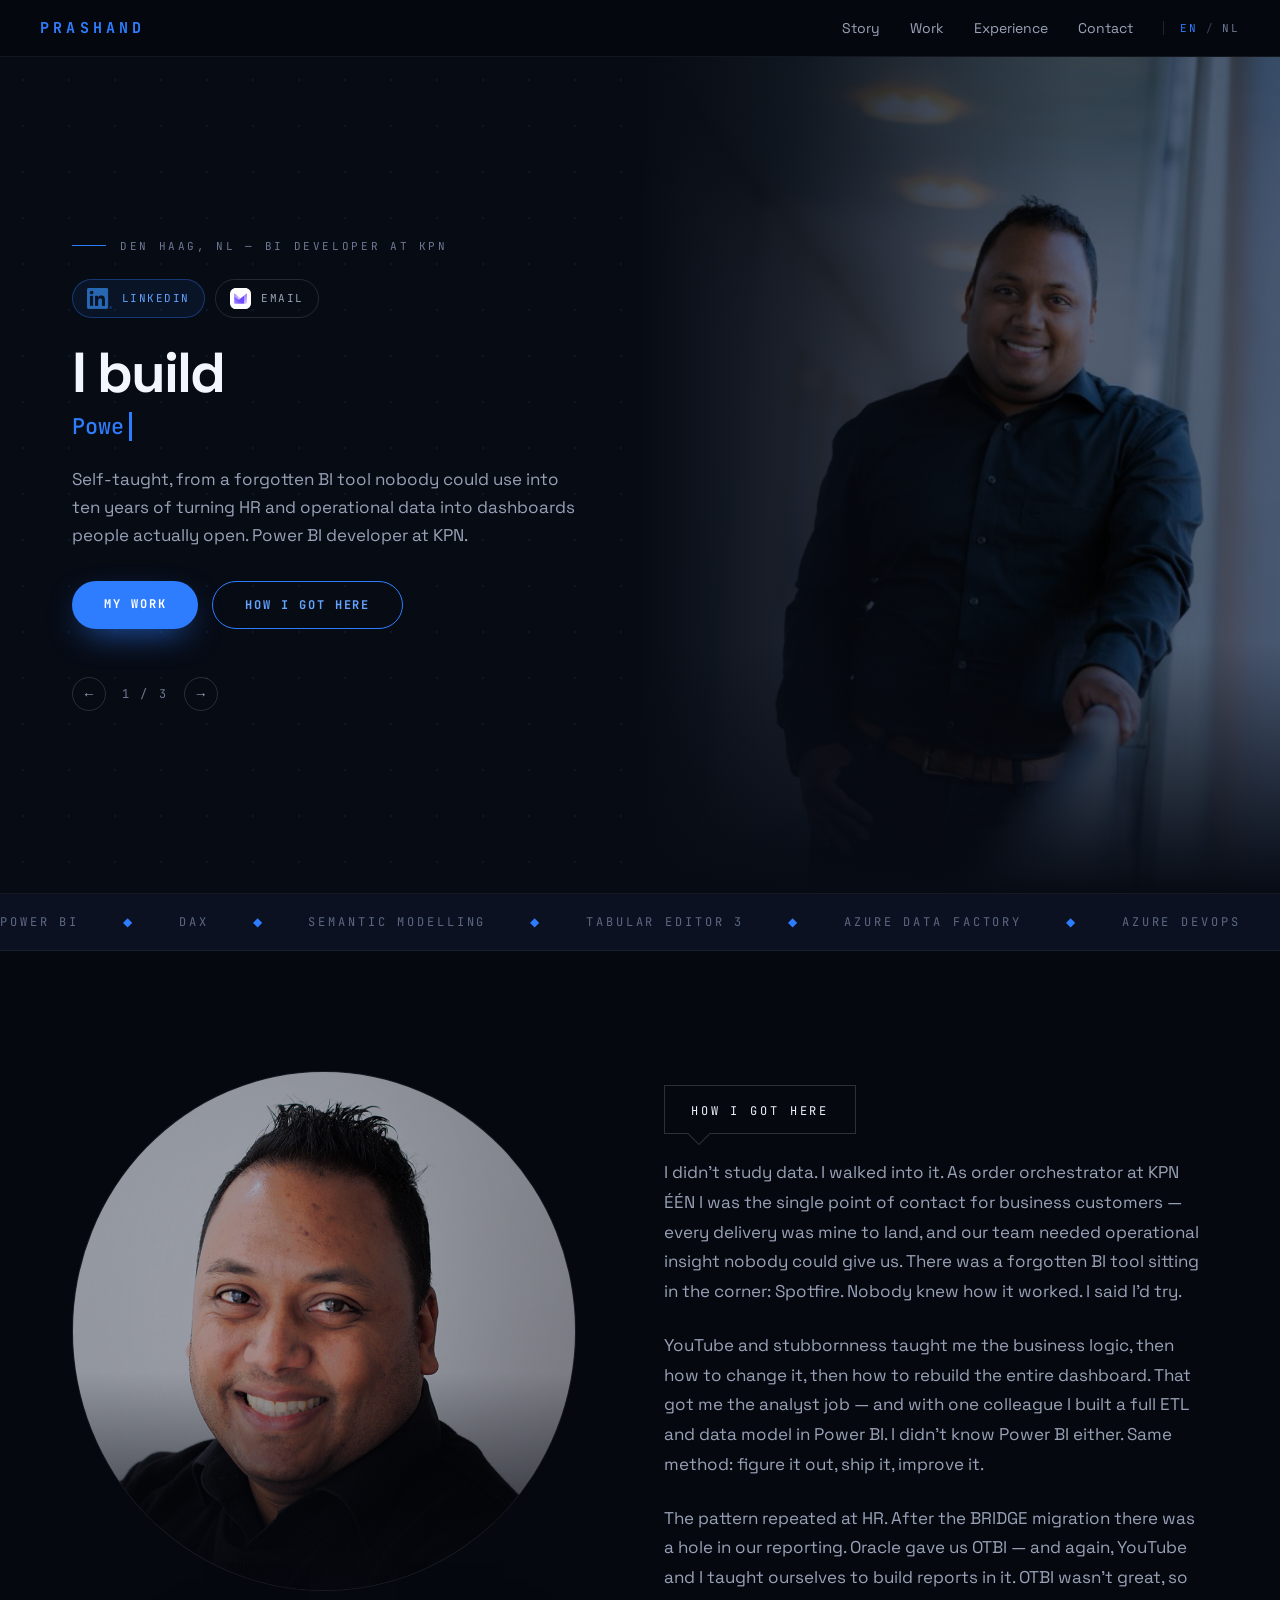
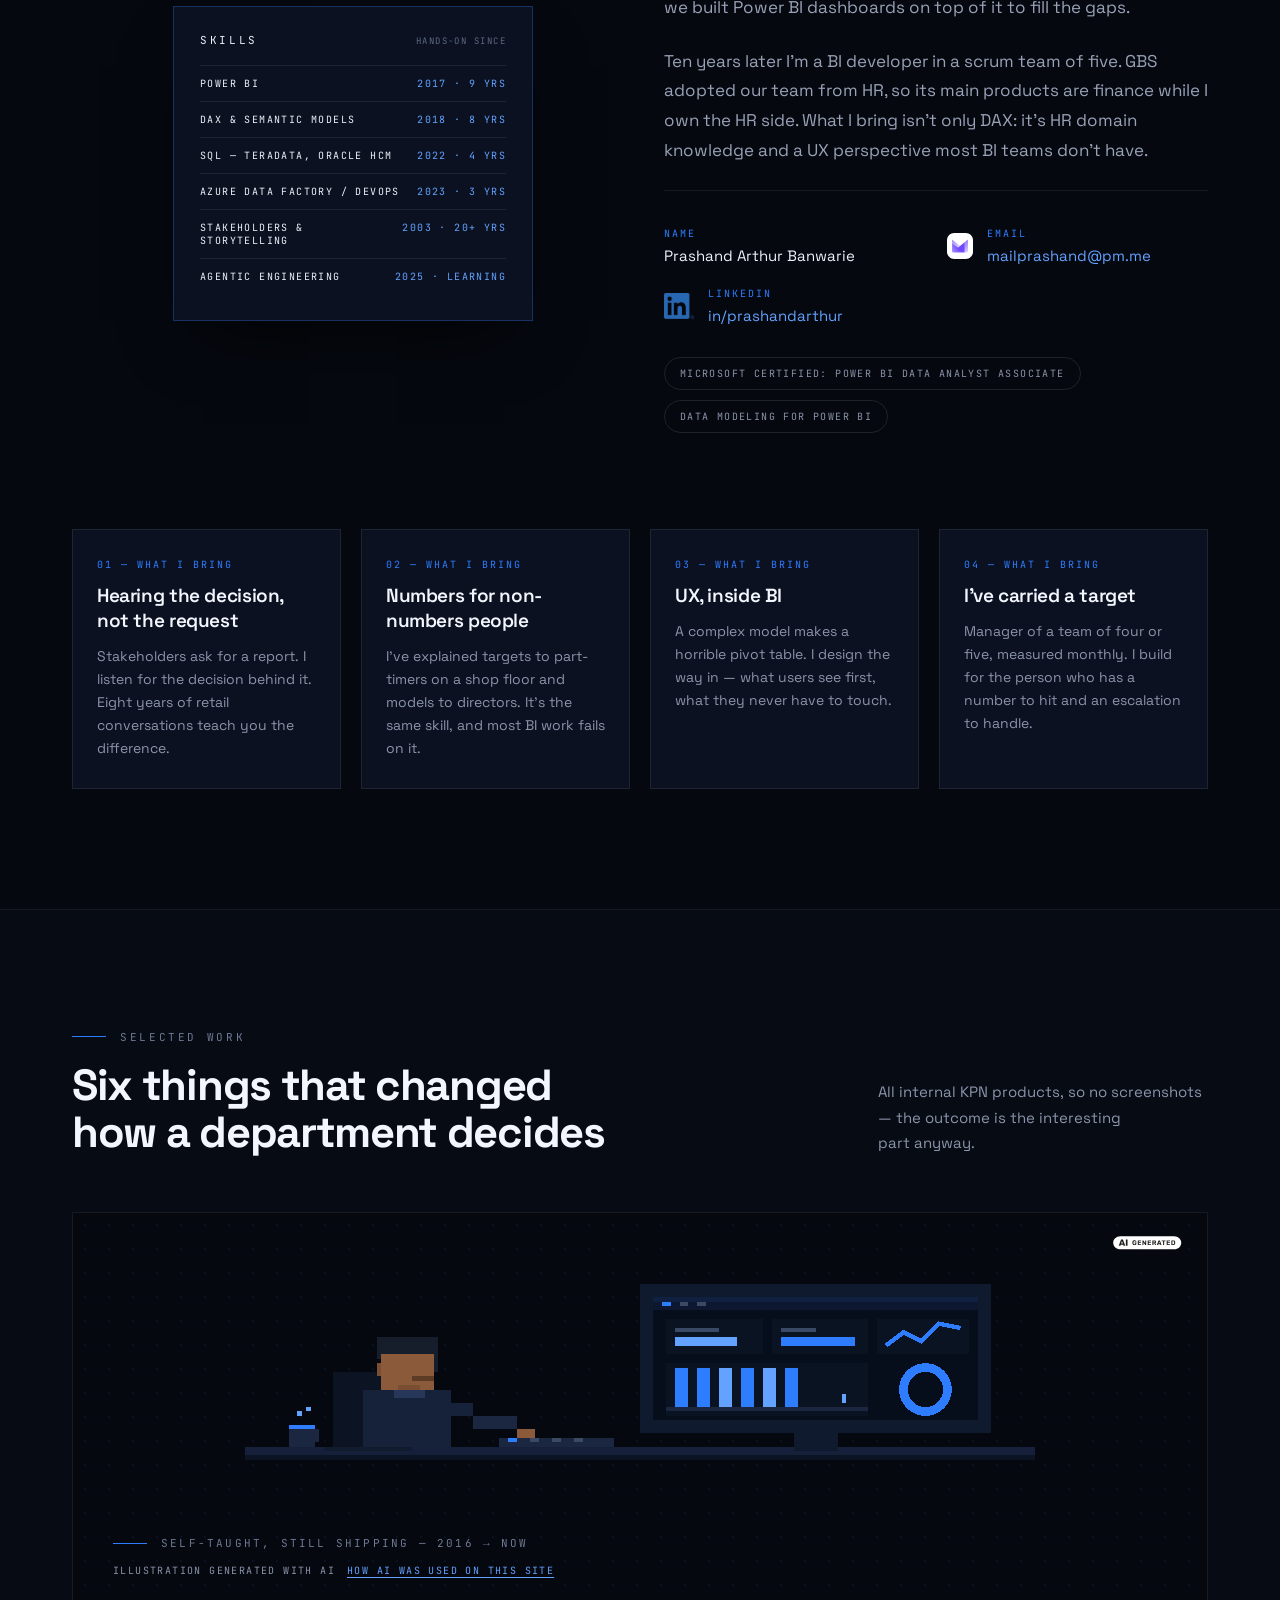
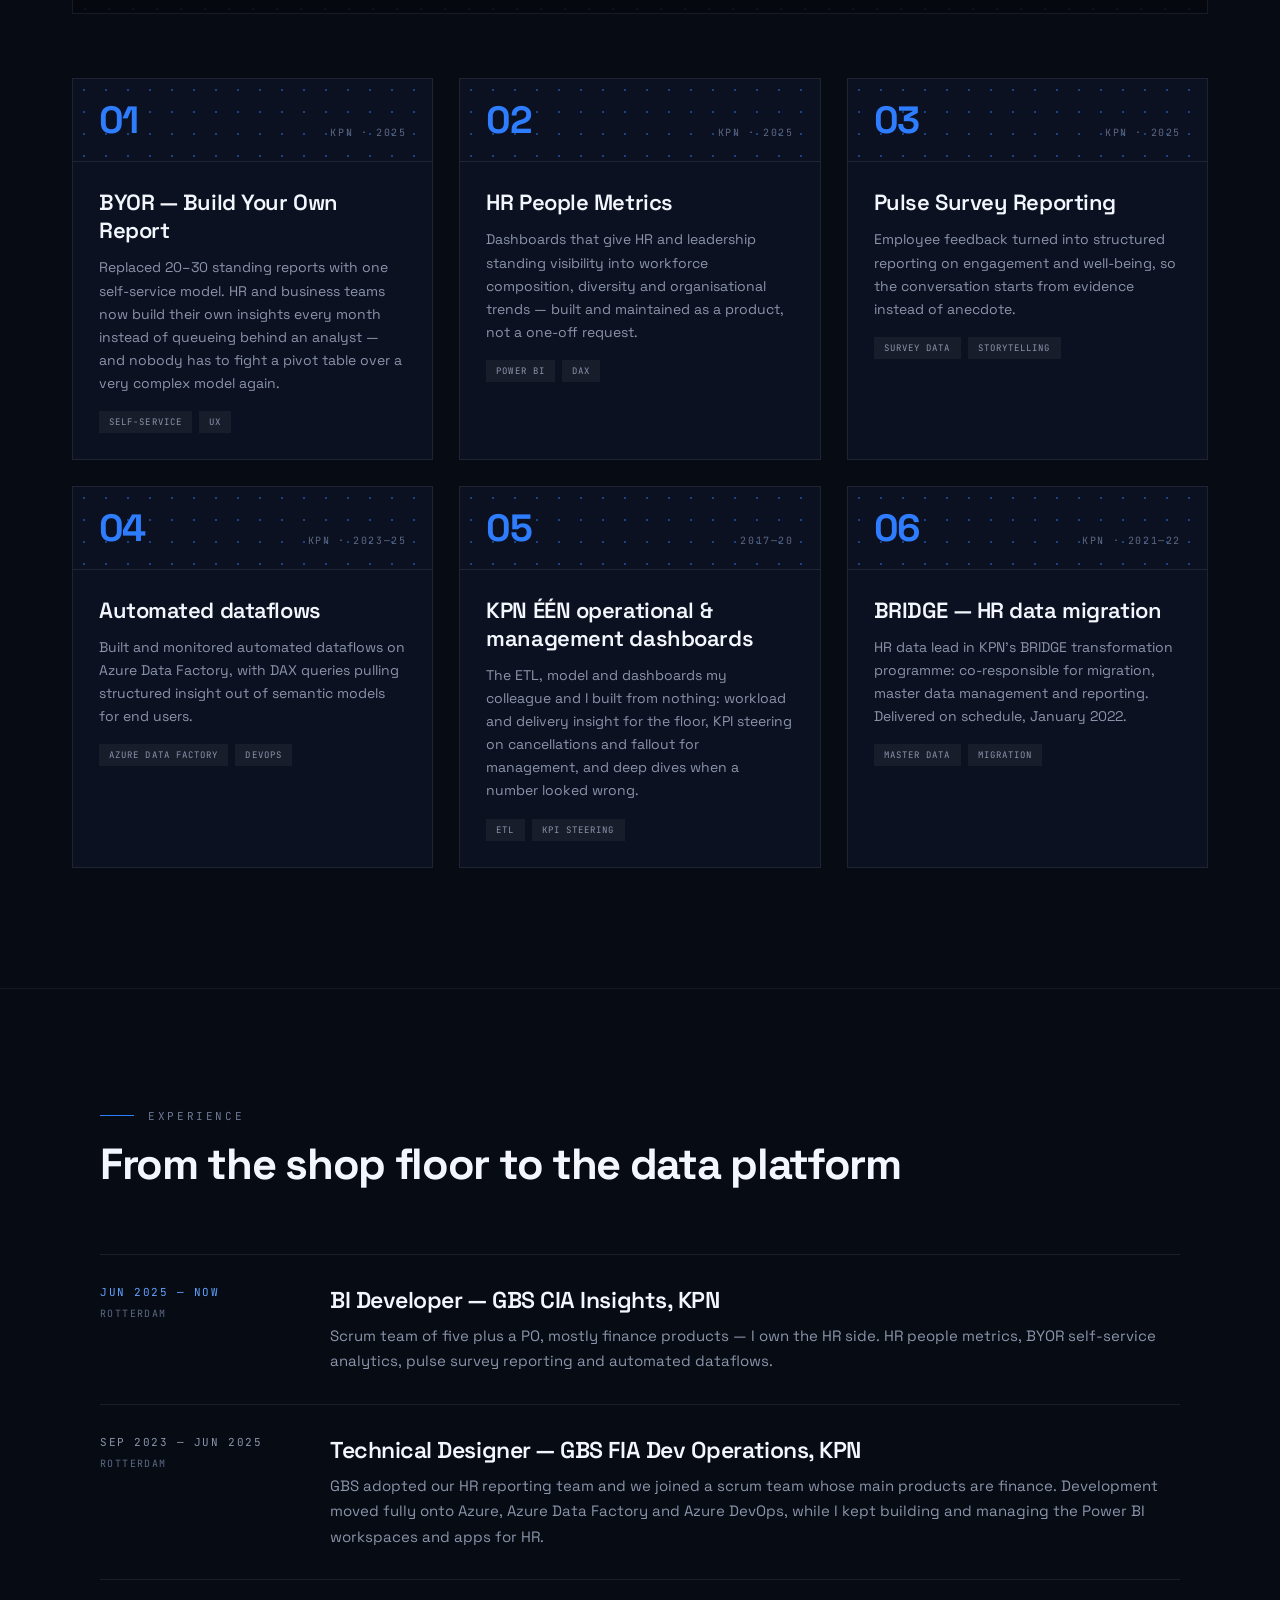
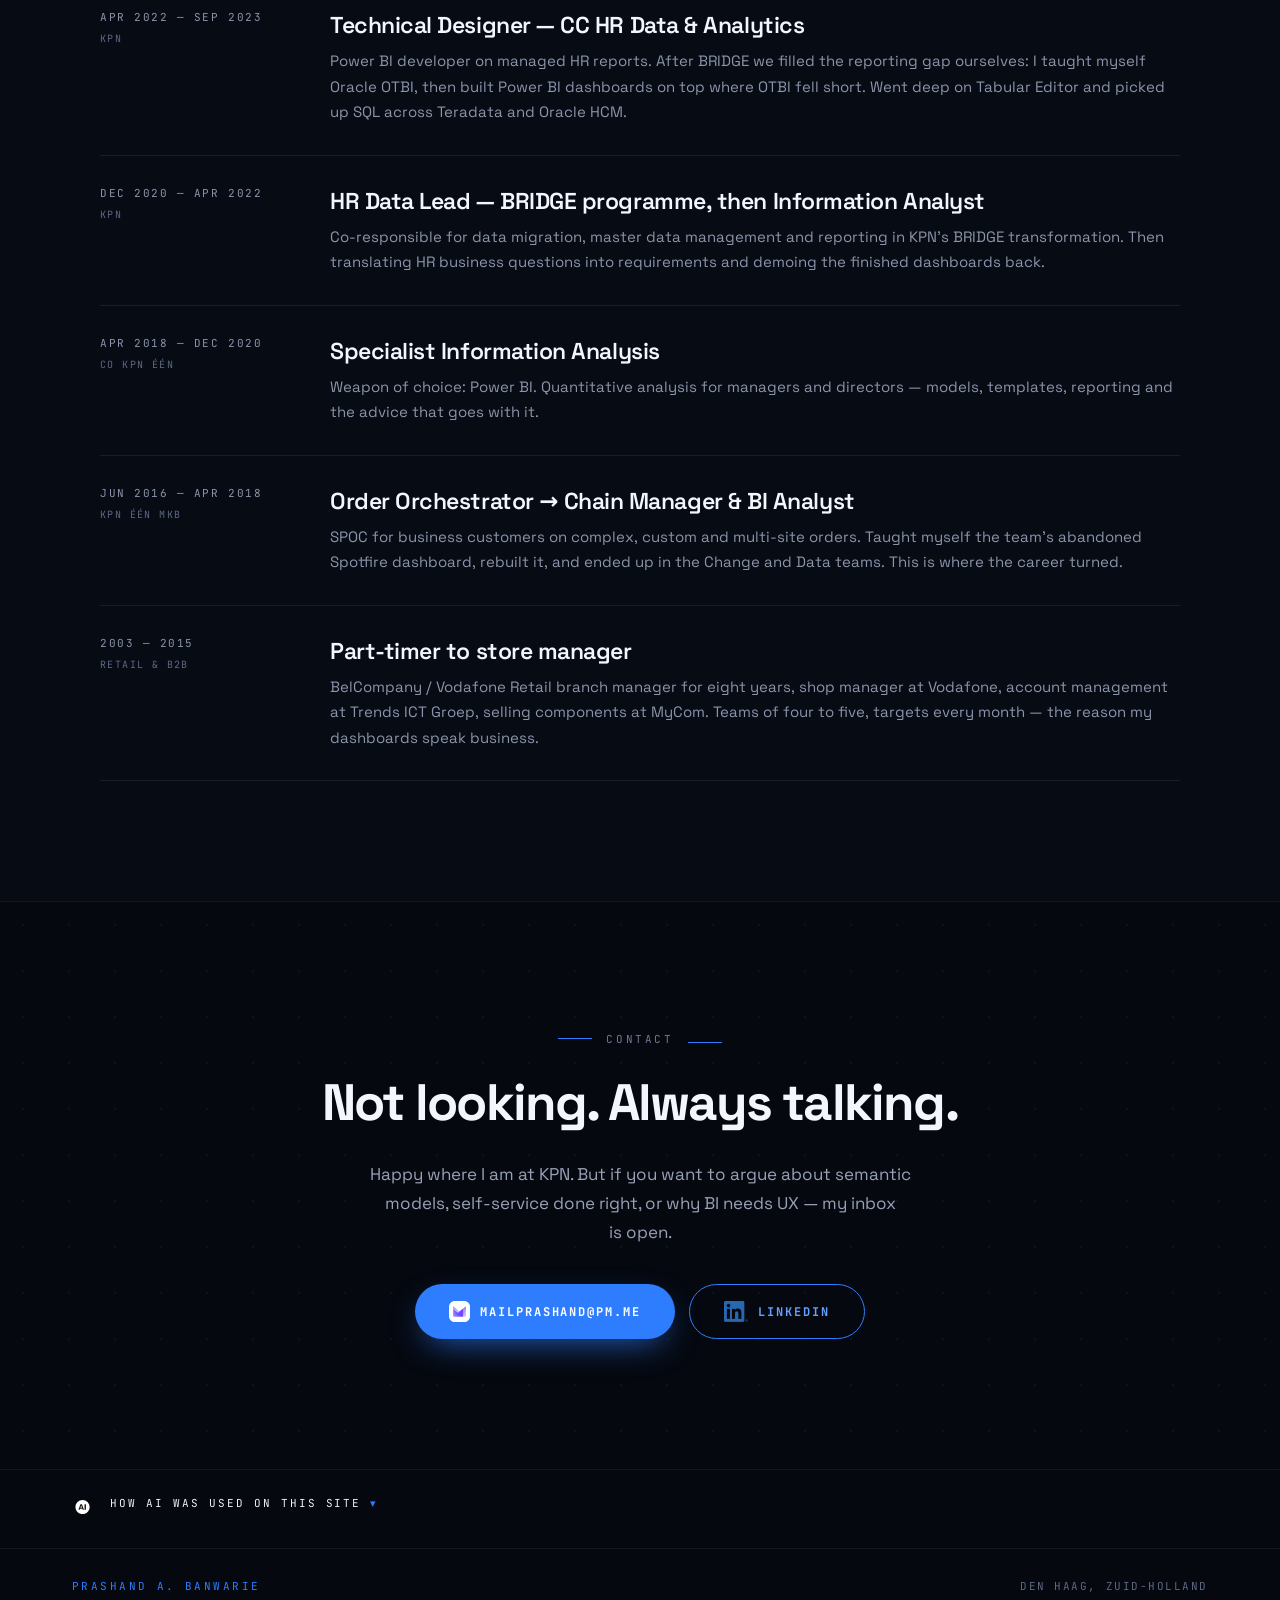
==== commit 587c4b3d: "Point the site at the prashand.com apex domain SITE in tools/build.mjs is the single source for ever" ====
--- a/index.html
+++ b/index.html
@@ -203,8 +203,8 @@
           <div class="brand-pair" style=""><img src="assets/brand/linkedin-bug.png" alt="" width="635" height="540" style="height:26px;width:auto;flex:none"><div style="display:flex;flex-direction:column;gap:6px"><span style="font-family:'JetBrains Mono',monospace;font-size:10px;letter-spacing:.2em;color:#2E7DFF">LINKEDIN</span><a href="https://www.linkedin.com/in/prashandarthur" target="_blank" rel="noopener noreferrer" style="font-size:15px">in/prashandarthur</a></div></div>
         </div>
 
-        <a class="cert-card" href="https://learn.microsoft.com/api/credentials/share/en-us/BanwariePrashand-2093/EE55F1D6C38B2C99?sharingId=CE268806D33A9946" target="_blank" rel="noopener noreferrer"><img src="assets/badges/microsoft-certified-associate.svg" alt="Microsoft Certified: Power BI Data Analyst Associate badge" width="300" height="300" loading="lazy" decoding="async"><span class="cert-text"><span class="cert-kicker">Microsoft Certified</span><span class="cert-name">Power BI Data Analyst Associate</span><span class="cert-verify">Verify at Microsoft <span aria-hidden="true">↗</span></span></span></a>
-<div style="display:flex;flex-wrap:wrap;gap:10px;padding-top:8px">
+        <div style="display:flex;flex-wrap:wrap;gap:10px;padding-top:8px">
+          <span style="padding:9px 15px;border:1px solid rgba(255,255,255,.1);border-radius:999px;font-family:'JetBrains Mono',monospace;font-size:10px;letter-spacing:.14em;color:#8B94AA">MICROSOFT CERTIFIED: POWER BI DATA ANALYST ASSOCIATE</span>
           <span style="padding:9px 15px;border:1px solid rgba(255,255,255,.1);border-radius:999px;font-family:'JetBrains Mono',monospace;font-size:10px;letter-spacing:.14em;color:#8B94AA">DATA MODELING FOR POWER BI</span>
         </div>
       </div>
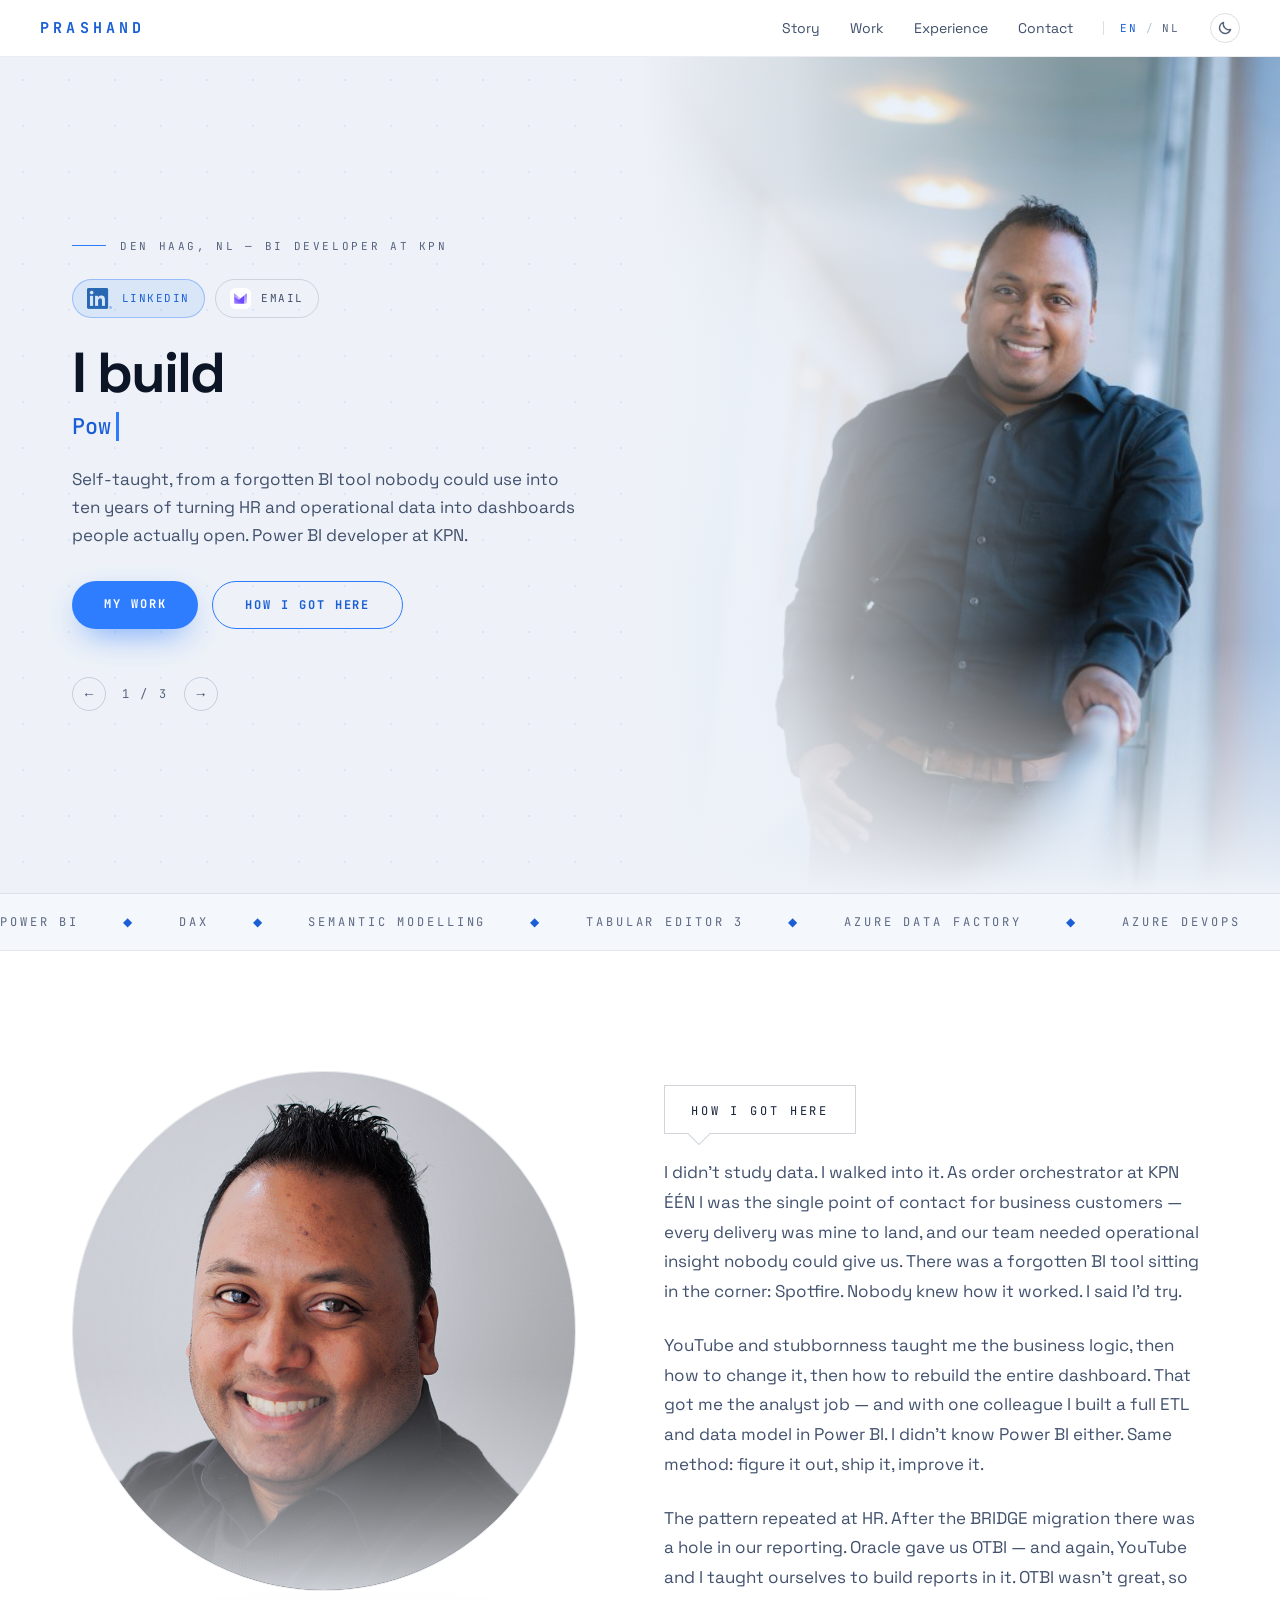
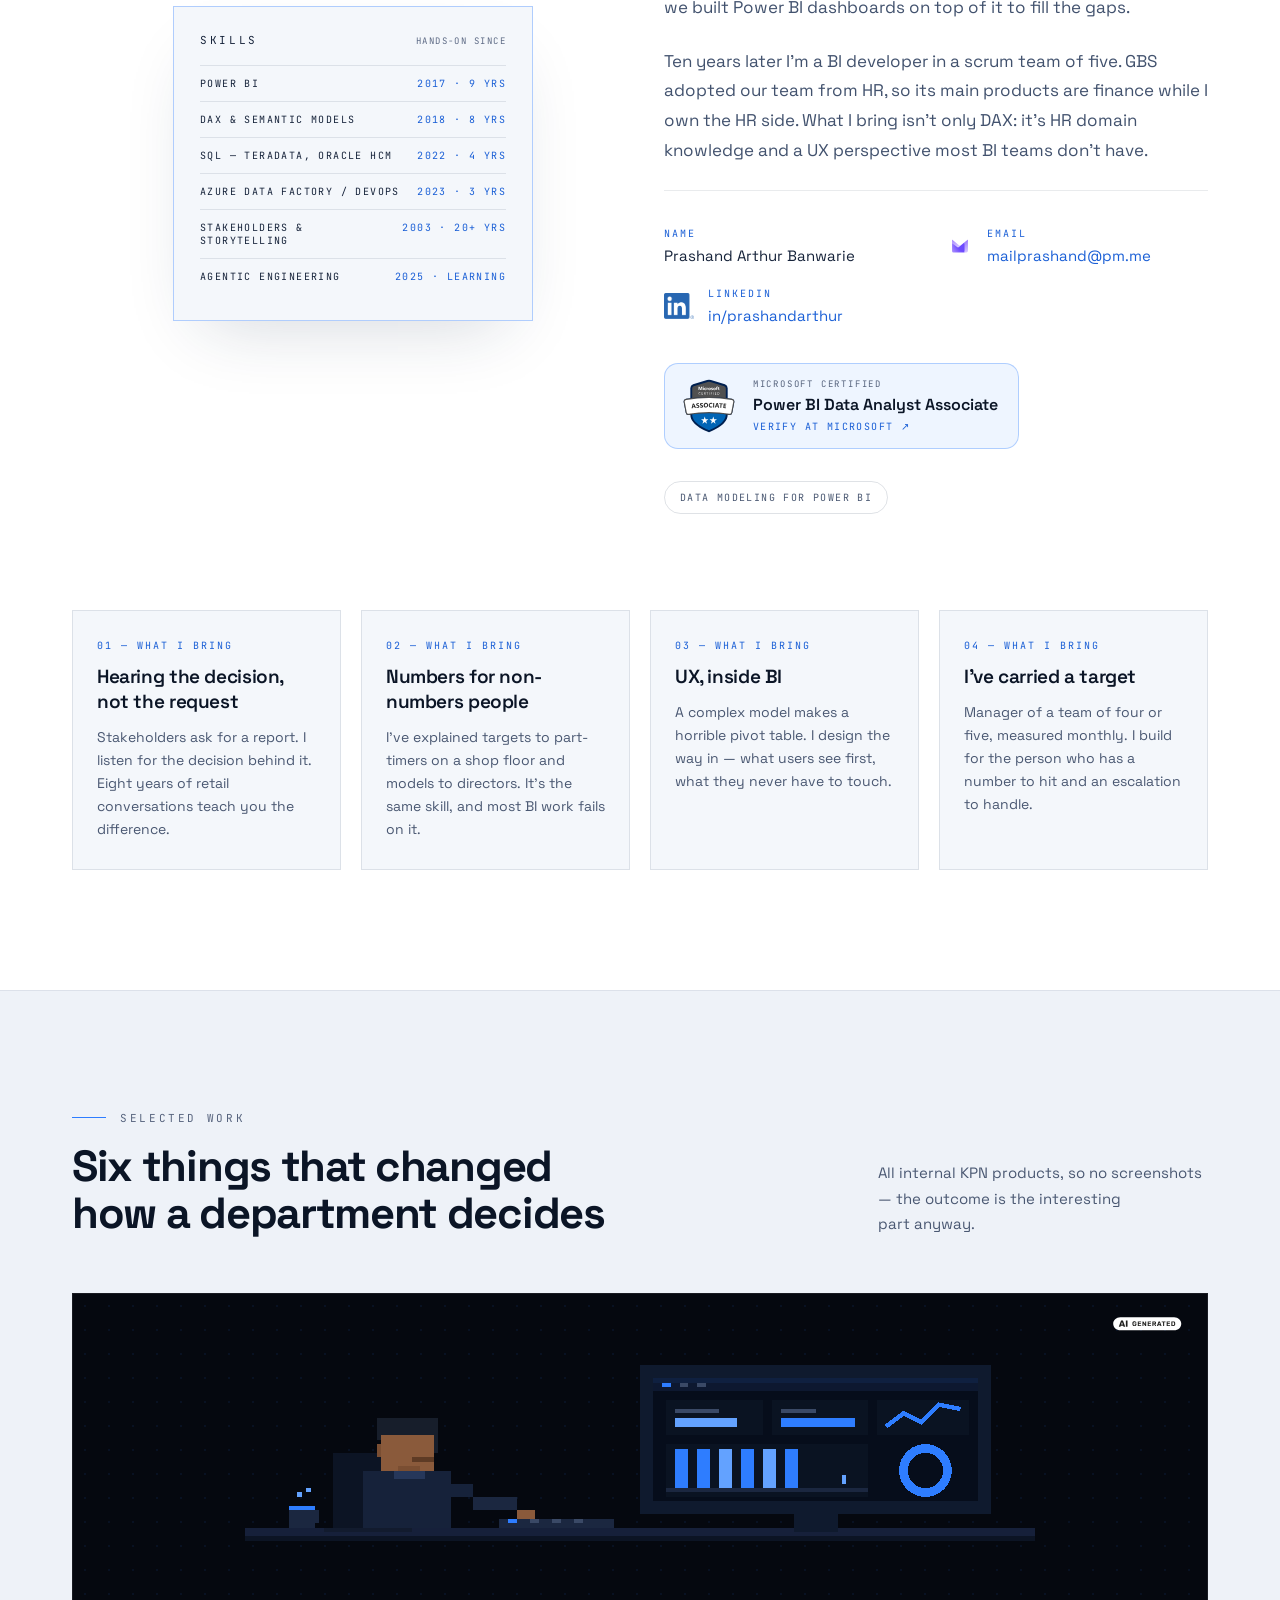
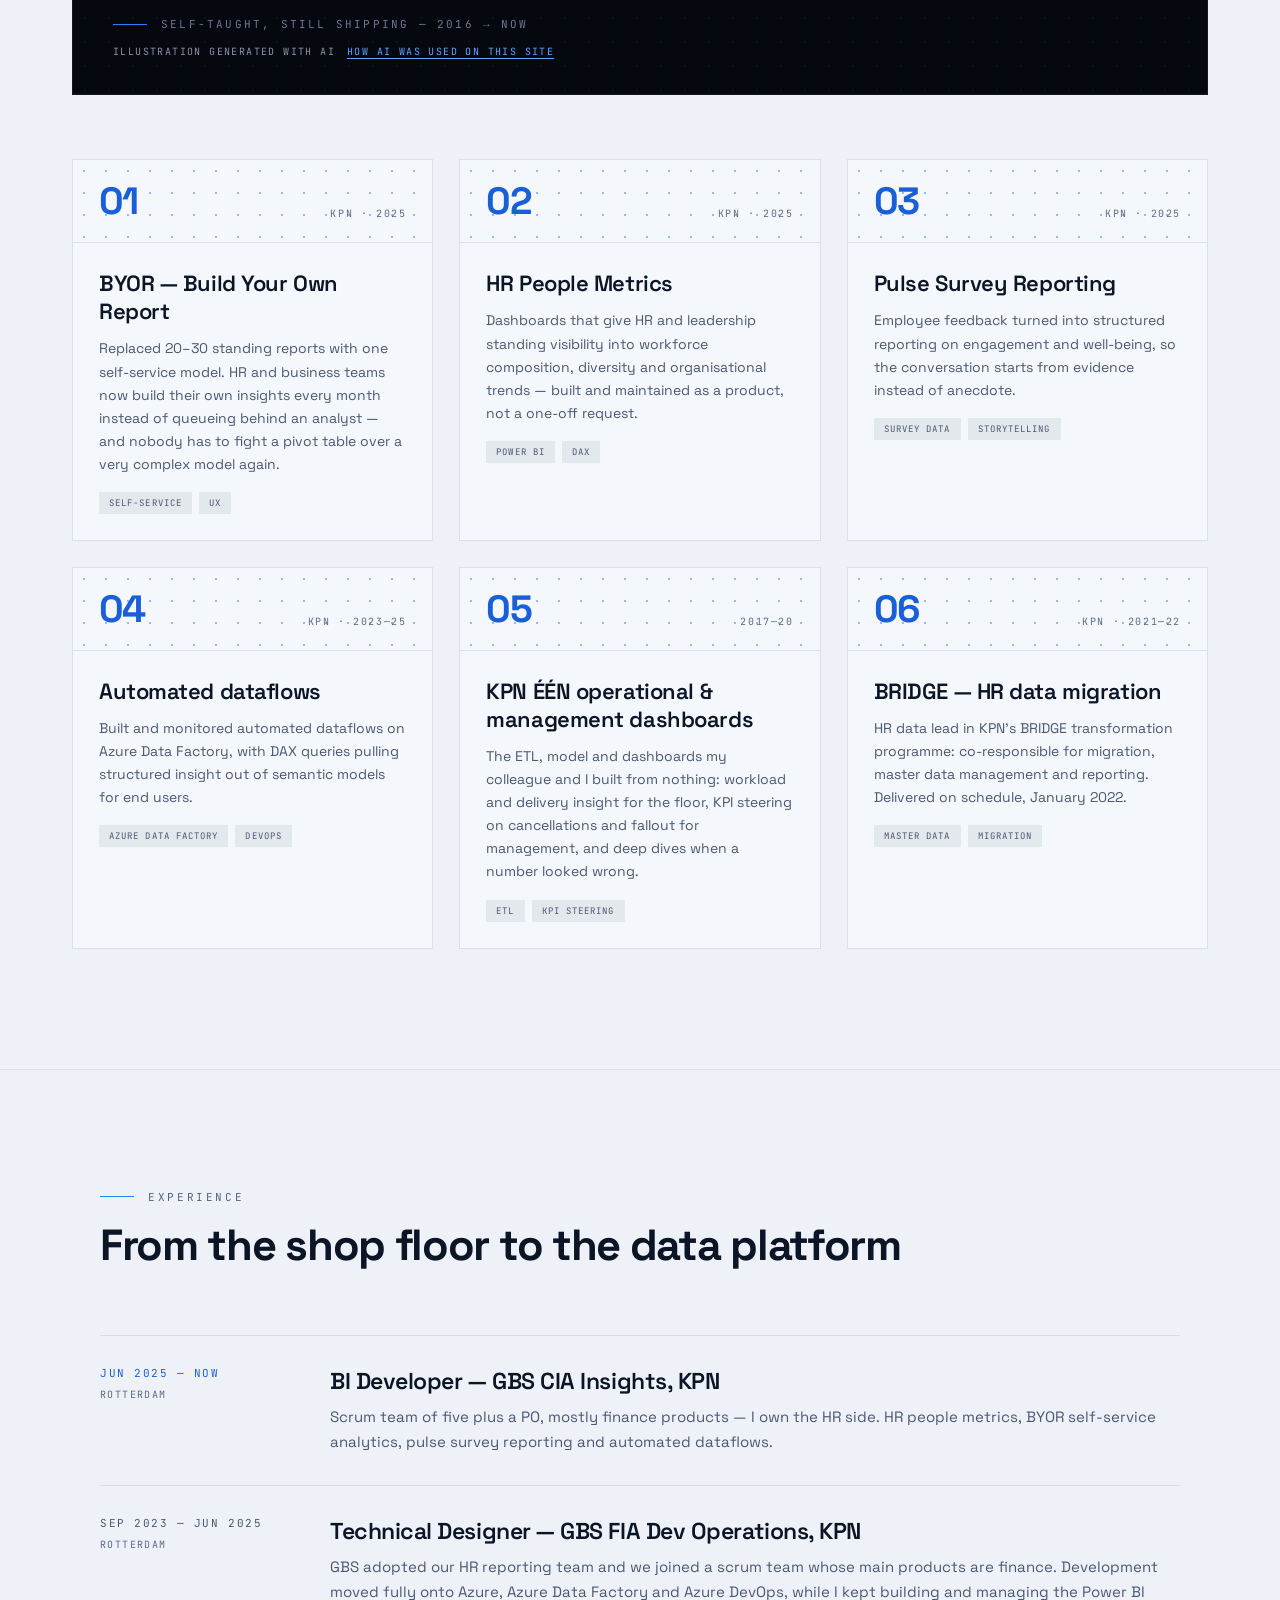
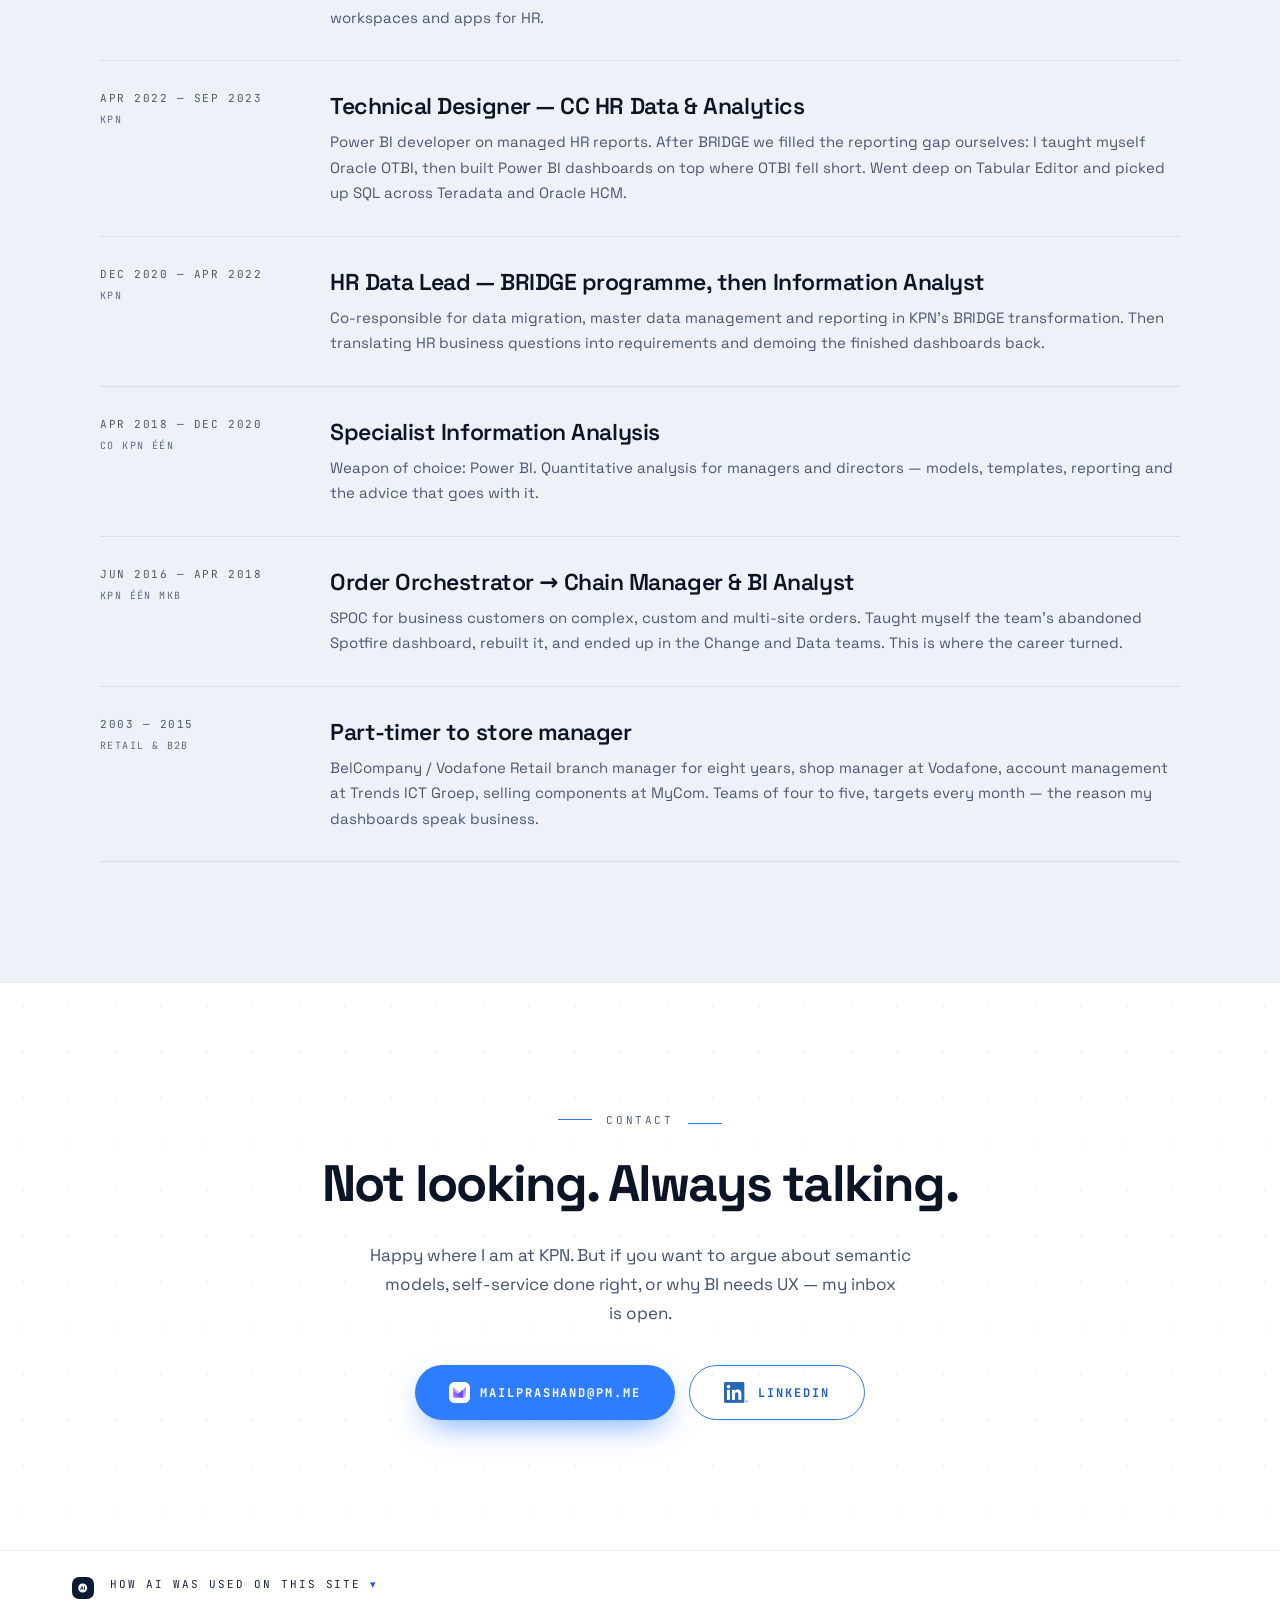
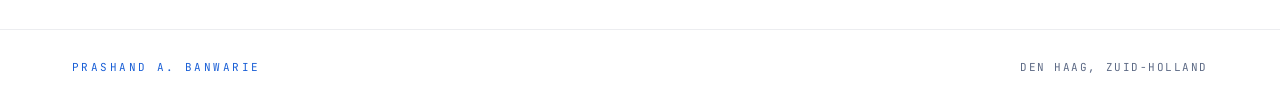
==== commit 1e65ea16: "light mode introduction of light mode" ====
--- a/index.html
+++ b/index.html
@@ -6,6 +6,7 @@
 <title>Prashand Banwarie — Power BI Developer</title>
 <meta name="description" content="Prashand Arthur Banwarie — Power BI developer at KPN in The Hague. Ten years of turning HR and operational data into dashboards people actually open.">
 <meta name="author" content="Prashand Arthur Banwarie">
+<meta name="theme-color" media="(prefers-color-scheme: light)" content="#FFFFFF">
 <meta name="theme-color" content="#05080F">
 <link rel="canonical" href="https://prashand.com/">
 <link rel="alternate" hreflang="en" href="https://prashand.com/">
@@ -29,6 +30,7 @@
 <link rel="preload" href="assets/fonts/jetbrains-mono-latin.woff2" as="font" type="font/woff2" crossorigin>
 <link rel="stylesheet" href="assets/site.css">
 <script>document.documentElement.className+=" js"</script>
+<script>(function(){try{var t=localStorage.getItem('theme');if(t==='light'||t==='dark')document.documentElement.setAttribute('data-theme',t)}catch(e){}})()</script>
 <script type="application/ld+json">
 {
   "@context": "https://schema.org",
@@ -58,196 +60,196 @@
 <div class="scroll-progress" aria-hidden="true"><i></i></div>
 
 
-<div class="page-wrap" style="background:#05080F;min-height:100vh;overflow-x:hidden">
-
-  <header class="site-header"><nav aria-label="Main" class="site-nav" style="position:sticky;top:0;z-index:50;display:flex;align-items:center;justify-content:space-between;gap:24px;padding:18px 40px;background:rgba(5,8,15,.82);backdrop-filter:blur(14px);border-bottom:1px solid rgba(255,255,255,.06)">
-    <a href="#top" style="font-family:'JetBrains Mono',monospace;font-size:15px;font-weight:700;letter-spacing:.28em;color:#2E7DFF;text-transform:uppercase;white-space:nowrap">PRASHAND</a>
+<div class="page-wrap" style="background:var(--bg);min-height:100vh;overflow-x:hidden">
+
+  <header class="site-header"><nav aria-label="Main" class="site-nav" style="position:sticky;top:0;z-index:50;display:flex;align-items:center;justify-content:space-between;gap:24px;padding:18px 40px;background:var(--frost);backdrop-filter:blur(14px);border-bottom:1px solid var(--edge-06)">
+    <a href="#top" style="font-family:'JetBrains Mono',monospace;font-size:15px;font-weight:700;letter-spacing:.28em;color:var(--accent-text);text-transform:uppercase;white-space:nowrap">PRASHAND</a>
     <div class="nav-links" style="display:flex;align-items:center;gap:30px">
-      <a class="x0 nav-link" href="#story" style="font-size:14px;color:#9AA3B8" data-nav="story">Story</a>
-      <a class="x0 nav-link" href="#work" style="font-size:14px;color:#9AA3B8" data-nav="work">Work</a>
-      <a class="x0 nav-link" href="#experience" style="font-size:14px;color:#9AA3B8" data-nav="experience">Experience</a>
-      <a class="x0 nav-link" href="#contact" style="font-size:14px;color:#9AA3B8" data-nav="contact">Contact</a>
-      <div style="display:flex;align-items:center;gap:8px;padding-left:16px;border-left:1px solid rgba(255,255,255,.12);font-family:'JetBrains Mono',monospace;font-size:11px;letter-spacing:.16em">
-        <span style="color:#2E7DFF">EN</span>
-        <span style="color:#3A4358">/</span>
-        <a class="x0" href="nl.html" style="color:#6E7994">NL</a>
-      </div>
-    </div>
+      <a class="x0 nav-link" href="#story" style="font-size:14px;color:var(--body)" data-nav="story">Story</a>
+      <a class="x0 nav-link" href="#work" style="font-size:14px;color:var(--body)" data-nav="work">Work</a>
+      <a class="x0 nav-link" href="#experience" style="font-size:14px;color:var(--body)" data-nav="experience">Experience</a>
+      <a class="x0 nav-link" href="#contact" style="font-size:14px;color:var(--body)" data-nav="contact">Contact</a>
+      <div style="display:flex;align-items:center;gap:8px;padding-left:16px;border-left:1px solid var(--edge-12);font-family:'JetBrains Mono',monospace;font-size:11px;letter-spacing:.16em">
+        <span style="color:var(--accent-text)">EN</span>
+        <span style="color:var(--sep)">/</span>
+        <a class="x0" href="nl.html" style="color:var(--muted-2)">NL</a>
+      </div>
+    <button type="button" class="theme-toggle" aria-label="Theme" data-to-light="Switch to the light theme" data-to-dark="Switch to the dark theme"><svg class="tt-sun" width="16" height="16" viewBox="0 0 24 24" fill="none" stroke="currentColor" stroke-width="2" stroke-linecap="round" aria-hidden="true"><circle cx="12" cy="12" r="4"/><path d="M12 2v3M12 19v3M2 12h3M19 12h3M4.5 4.5l2 2M17.5 17.5l2 2M19.5 4.5l-2 2M6.5 17.5l-2 2"/></svg><svg class="tt-moon" width="16" height="16" viewBox="0 0 24 24" fill="none" stroke="currentColor" stroke-width="2" stroke-linejoin="round" aria-hidden="true"><path d="M20.4 14.2A8.5 8.5 0 0 1 9.8 3.6a8.5 8.5 0 1 0 10.6 10.6Z"/></svg></button></div>
   </nav></header>
 <main id="main">
 
-  <section class="sec hero" id="top" style="position:relative;display:grid;grid-template-columns:minmax(0,1fr) minmax(0,1fr);min-height:calc(100vh - 63px);background:#070B14;border-bottom:1px solid rgba(255,255,255,.06)">
-    <div style="position:absolute;inset:0;background-image:radial-gradient(rgba(46,125,255,.5) 1px, transparent 1px);background-size:46px 46px;opacity:.22;pointer-events:none"></div>
+  <section class="sec hero" id="top" style="position:relative;display:grid;grid-template-columns:minmax(0,1fr) minmax(0,1fr);min-height:calc(100vh - 63px);background:var(--bg-2);border-bottom:1px solid var(--edge-06)">
+    <div style="position:absolute;inset:0;background-image:radial-gradient(var(--tint-50) 1px, transparent 1px);background-size:46px 46px;opacity:.22;pointer-events:none"></div>
 
     <div class="hero-copy" style="position:relative;display:flex;flex-direction:column;justify-content:center;gap:26px;padding:80px 56px 80px 72px;max-width:660px">
-      <div style="display:flex;align-items:baseline;gap:14px;font-family:'JetBrains Mono',monospace;font-size:11px;letter-spacing:.24em;color:#6E7994;text-transform:uppercase">
-        <span style="flex:none;width:34px;height:1px;background:#2E7DFF;transform:translateY(-4px)"></span>
+      <div style="display:flex;align-items:baseline;gap:14px;font-family:'JetBrains Mono',monospace;font-size:11px;letter-spacing:.24em;color:var(--muted-2);text-transform:uppercase">
+        <span style="flex:none;width:34px;height:1px;background:var(--accent);transform:translateY(-4px)"></span>
         <span>Den Haag, NL — BI Developer at KPN</span>
       </div>
 
       <div style="display:flex;flex-wrap:wrap;gap:10px">
-        <a class="x1 brand-link" href="https://www.linkedin.com/in/prashandarthur" target="_blank" rel="noopener noreferrer" style="padding:8px 14px;border:1px solid rgba(46,125,255,.35);border-radius:999px;background:rgba(46,125,255,.08);font-family:'JetBrains Mono',monospace;font-size:11px;letter-spacing:.14em;white-space:nowrap;color:#63A2FF"><img src="assets/brand/linkedin-bug.png" alt="" width="635" height="540" style="height:21px;width:auto;flex:none">LINKEDIN</a>
-        <a class="x2 brand-link" href="mailto:mailprashand@pm.me" style="padding:8px 14px;border:1px solid rgba(255,255,255,.12);border-radius:999px;font-family:'JetBrains Mono',monospace;font-size:11px;letter-spacing:.14em;white-space:nowrap;color:#9AA3B8"><img src="assets/brand/proton-mail-badge.svg" alt="" width="36" height="36" style="height:21px;width:auto;flex:none">EMAIL</a>
-      </div>
-
-      <h1 style="margin:0;display:flex;flex-direction:column;align-items:flex-start;gap:14px;font-size:clamp(38px,4.4vw,68px);line-height:1.04;font-weight:700;letter-spacing:-.035em;color:#F3F6FD">
+        <a class="x1 brand-link" href="https://www.linkedin.com/in/prashandarthur" target="_blank" rel="noopener noreferrer" style="padding:8px 14px;border:1px solid var(--tint-35);border-radius:999px;background:var(--tint-08);font-family:'JetBrains Mono',monospace;font-size:11px;letter-spacing:.14em;white-space:nowrap;color:var(--link)"><img src="assets/brand/linkedin-bug.png" alt="" width="635" height="540" style="height:21px;width:auto;flex:none">LINKEDIN</a>
+        <a class="x2 brand-link" href="mailto:mailprashand@pm.me" style="padding:8px 14px;border:1px solid var(--edge-12);border-radius:999px;font-family:'JetBrains Mono',monospace;font-size:11px;letter-spacing:.14em;white-space:nowrap;color:var(--body)"><img src="assets/brand/proton-mail-badge.svg" alt="" width="36" height="36" style="height:21px;width:auto;flex:none">EMAIL</a>
+      </div>
+
+      <h1 style="margin:0;display:flex;flex-direction:column;align-items:flex-start;gap:14px;font-size:clamp(38px,4.4vw,68px);line-height:1.04;font-weight:700;letter-spacing:-.035em;color:var(--ink)">
         <span>I build</span>
         <span style="position:relative;display:block;font-family:'JetBrains Mono',monospace;font-size:clamp(16px,1.7vw,26px);font-weight:500;letter-spacing:0;white-space:nowrap">
           <span aria-hidden="true" style="visibility:hidden">self-service analytics</span>
-          <span style="position:absolute;left:0;top:0"><span style="color:#2E7DFF;padding-right:5px;border-right:3px solid #2E7DFF;animation:blink 1.8s steps(1) infinite" id="typed" data-roles="[&quot;Power BI dashboards&quot;,&quot;self-service analytics&quot;,&quot;data people trust&quot;]">Power BI dashboards</span></span>
+          <span style="position:absolute;left:0;top:0"><span style="color:var(--accent-text);padding-right:5px;border-right:3px solid var(--accent);animation:blink 1.8s steps(1) infinite" id="typed" data-roles="[&quot;Power BI dashboards&quot;,&quot;self-service analytics&quot;,&quot;data people trust&quot;]">Power BI dashboards</span></span>
         </span>
       </h1>
 
-      <p style="margin:0;max-width:520px;font-size:17px;line-height:1.65;color:#98A1B6;text-wrap:pretty">
+      <p style="margin:0;max-width:520px;font-size:17px;line-height:1.65;color:var(--body-2);text-wrap:pretty">
         Self-taught, from a forgotten BI tool nobody could use into ten years of turning HR and operational data into dashboards people actually open. Power BI developer at KPN.
       </p>
 
       <div class="hero-cta" style="display:flex;gap:14px;padding-top:6px">
-        <a class="x3" href="#work" style="padding:15px 32px;border-radius:999px;background:#2E7DFF;font-family:'JetBrains Mono',monospace;font-size:12px;font-weight:700;letter-spacing:.16em;white-space:nowrap;color:#fff;box-shadow:0 12px 34px -12px rgba(46,125,255,.85)">MY WORK</a>
-        <a class="x4" href="#story" style="padding:15px 32px;border-radius:999px;border:1px solid #2E7DFF;font-family:'JetBrains Mono',monospace;font-size:12px;font-weight:700;letter-spacing:.16em;white-space:nowrap;color:#63A2FF">HOW I GOT HERE</a>
+        <a class="x3" href="#work" style="padding:15px 32px;border-radius:999px;background:var(--accent);font-family:'JetBrains Mono',monospace;font-size:12px;font-weight:700;letter-spacing:.16em;white-space:nowrap;color:#fff;box-shadow:0 12px 34px -12px var(--tint-85)">MY WORK</a>
+        <a class="x4" href="#story" style="padding:15px 32px;border-radius:999px;border:1px solid var(--accent);font-family:'JetBrains Mono',monospace;font-size:12px;font-weight:700;letter-spacing:.16em;white-space:nowrap;color:var(--link)">HOW I GOT HERE</a>
       </div>
 
       <div class="role-nav" style="display:flex;align-items:center;gap:16px;padding-top:22px">
-        <button class="x5" type="button" id="role-prev" aria-label="Previous phrase" style="width:34px;height:34px;display:flex;align-items:center;justify-content:center;border:1px solid rgba(255,255,255,.14);border-radius:50%;background:transparent;color:#9AA3B8;cursor:pointer;font-size:14px">←</button>
-        <span style="font-family:'JetBrains Mono',monospace;font-size:12px;letter-spacing:.18em;color:#6E7994" id="role-counter">1 / 3</span>
-        <button class="x5" type="button" id="role-next" aria-label="Next phrase" style="width:34px;height:34px;display:flex;align-items:center;justify-content:center;border:1px solid rgba(255,255,255,.14);border-radius:50%;background:transparent;color:#9AA3B8;cursor:pointer;font-size:14px">→</button>
+        <button class="x5" type="button" id="role-prev" aria-label="Previous phrase" style="width:34px;height:34px;display:flex;align-items:center;justify-content:center;border:1px solid var(--edge-14);border-radius:50%;background:transparent;color:var(--body);cursor:pointer;font-size:14px">←</button>
+        <span style="font-family:'JetBrains Mono',monospace;font-size:12px;letter-spacing:.18em;color:var(--muted-2)" id="role-counter">1 / 3</span>
+        <button class="x5" type="button" id="role-next" aria-label="Next phrase" style="width:34px;height:34px;display:flex;align-items:center;justify-content:center;border:1px solid var(--edge-14);border-radius:50%;background:transparent;color:var(--body);cursor:pointer;font-size:14px">→</button>
       </div>
     </div>
 
     
       <div class="hero-media" style="position:relative;min-height:520px">
         <img src="assets/img/hero-portrait.jpg" alt="Prashand Banwarie" width="1024" height="684" fetchpriority="high" style="position:absolute;inset:0;width:100%;height:100%;object-fit:cover">
-        <div style="position:absolute;inset:0;background:#0B1B3A;mix-blend-mode:multiply;opacity:.62;pointer-events:none"></div>
-        <div class="hero-fade-x" style="position:absolute;inset:0;background:linear-gradient(90deg,#070B14 0%,rgba(7,11,20,.78) 24%,rgba(7,11,20,.05) 68%);pointer-events:none"></div>
-        <div style="position:absolute;inset:0;background:linear-gradient(0deg,#070B14 0%,rgba(7,11,20,0) 30%);pointer-events:none"></div>
+        <div style="position:absolute;inset:0;background:var(--chip);mix-blend-mode:multiply;opacity:.62;pointer-events:none"></div>
+        <div class="hero-fade-x" style="position:absolute;inset:0;background:linear-gradient(90deg,var(--bg-2) 0%,var(--scrim-78) 24%,var(--scrim-05) 68%);pointer-events:none"></div>
+        <div style="position:absolute;inset:0;background:linear-gradient(0deg,var(--bg-2) 0%,var(--scrim-0) 30%);pointer-events:none"></div>
       </div>
     
 
     
   </section>
 
-  <div style="display:flex;overflow:hidden;padding:20px 0;background:#0B1120;border-bottom:1px solid rgba(255,255,255,.06)">
-    <div style="display:flex;flex-shrink:0;gap:44px;padding-right:44px;animation:marquee 46s linear infinite;font-family:'JetBrains Mono',monospace;font-size:12px;letter-spacing:.24em;color:#5D6883;white-space:nowrap;text-transform:uppercase">
-      <span>Power BI</span><span style="color:#2E7DFF">◆</span><span>DAX</span><span style="color:#2E7DFF">◆</span><span>Semantic modelling</span><span style="color:#2E7DFF">◆</span><span>Tabular Editor 3</span><span style="color:#2E7DFF">◆</span><span>Azure Data Factory</span><span style="color:#2E7DFF">◆</span><span>Azure DevOps</span><span style="color:#2E7DFF">◆</span><span>Git</span><span style="color:#2E7DFF">◆</span><span>SQL — Teradata &amp; Oracle HCM</span><span style="color:#2E7DFF">◆</span><span>Oracle OTBI</span><span style="color:#2E7DFF">◆</span><span>UX for BI</span><span style="color:#2E7DFF">◆</span><span>HR analytics</span><span style="color:#2E7DFF">◆</span><span>Agentic engineering</span><span style="color:#2E7DFF">◆</span>
-      <span>Power BI</span><span style="color:#2E7DFF">◆</span><span>DAX</span><span style="color:#2E7DFF">◆</span><span>Semantic modelling</span><span style="color:#2E7DFF">◆</span><span>Tabular Editor 3</span><span style="color:#2E7DFF">◆</span><span>Azure Data Factory</span><span style="color:#2E7DFF">◆</span><span>Azure DevOps</span><span style="color:#2E7DFF">◆</span><span>Git</span><span style="color:#2E7DFF">◆</span><span>SQL — Teradata &amp; Oracle HCM</span><span style="color:#2E7DFF">◆</span><span>Oracle OTBI</span><span style="color:#2E7DFF">◆</span><span>UX for BI</span><span style="color:#2E7DFF">◆</span><span>HR analytics</span><span style="color:#2E7DFF">◆</span><span>Agentic engineering</span><span style="color:#2E7DFF">◆</span>
+  <div style="display:flex;overflow:hidden;padding:20px 0;background:var(--card);border-bottom:1px solid var(--edge-06)">
+    <div style="display:flex;flex-shrink:0;gap:44px;padding-right:44px;animation:marquee 46s linear infinite;font-family:'JetBrains Mono',monospace;font-size:12px;letter-spacing:.24em;color:var(--muted-3);white-space:nowrap;text-transform:uppercase">
+      <span>Power BI</span><span style="color:var(--accent-text)">◆</span><span>DAX</span><span style="color:var(--accent-text)">◆</span><span>Semantic modelling</span><span style="color:var(--accent-text)">◆</span><span>Tabular Editor 3</span><span style="color:var(--accent-text)">◆</span><span>Azure Data Factory</span><span style="color:var(--accent-text)">◆</span><span>Azure DevOps</span><span style="color:var(--accent-text)">◆</span><span>Git</span><span style="color:var(--accent-text)">◆</span><span>SQL — Teradata &amp; Oracle HCM</span><span style="color:var(--accent-text)">◆</span><span>Oracle OTBI</span><span style="color:var(--accent-text)">◆</span><span>UX for BI</span><span style="color:var(--accent-text)">◆</span><span>HR analytics</span><span style="color:var(--accent-text)">◆</span><span>Agentic engineering</span><span style="color:var(--accent-text)">◆</span>
+      <span>Power BI</span><span style="color:var(--accent-text)">◆</span><span>DAX</span><span style="color:var(--accent-text)">◆</span><span>Semantic modelling</span><span style="color:var(--accent-text)">◆</span><span>Tabular Editor 3</span><span style="color:var(--accent-text)">◆</span><span>Azure Data Factory</span><span style="color:var(--accent-text)">◆</span><span>Azure DevOps</span><span style="color:var(--accent-text)">◆</span><span>Git</span><span style="color:var(--accent-text)">◆</span><span>SQL — Teradata &amp; Oracle HCM</span><span style="color:var(--accent-text)">◆</span><span>Oracle OTBI</span><span style="color:var(--accent-text)">◆</span><span>UX for BI</span><span style="color:var(--accent-text)">◆</span><span>HR analytics</span><span style="color:var(--accent-text)">◆</span><span>Agentic engineering</span><span style="color:var(--accent-text)">◆</span>
     </div>
   </div>
 
-  <section class="sec" id="story" style="padding:120px 72px;background:#05080F">
+  <section class="sec" id="story" style="padding:120px 72px;background:var(--bg)">
     <div style="display:grid;grid-template-columns:minmax(0,1fr) minmax(0,1.08fr);gap:88px;max-width:1280px;margin:0 auto;align-items:start">
       <div class="story-col" data-reveal="1" style="position:relative;padding-bottom:120px">
-        <div class="story-photo" style="position:relative;height:520px;border:1px solid rgba(255,255,255,.08);border-radius:50%;overflow:hidden">
+        <div class="story-photo" style="position:relative;height:520px;border:1px solid var(--edge-08);border-radius:50%;overflow:hidden">
           <img src="assets/img/about-photo.jpg" alt="Prashand Banwarie at work on a Power BI report" width="856" height="856" loading="lazy" decoding="async" style="position:absolute;inset:0;width:100%;height:100%;object-fit:cover">
-          <div style="position:absolute;inset:0;background:#0B1B3A;mix-blend-mode:multiply;opacity:.32;pointer-events:none"></div>
-          <div style="position: absolute; inset: 0; background: linear-gradient(0deg,rgba(5,8,15,.85) 0%,rgba(5,8,15,0) 42%); pointer-events: none; border-radius: 15px"></div>
-        </div>
-        <div class="skills-card" style="position: absolute; width: min(360px,100%); max-width: calc(100% - 30px); padding: 26px; background: #0B1120; border: 1px solid rgba(46,125,255,.3); box-shadow: 0 30px 70px -30px rgba(0,0,0,.9); left: 101px; top: 535px">
+          <div style="position:absolute;inset:0;background:var(--chip);mix-blend-mode:multiply;opacity:.32;pointer-events:none"></div>
+          <div style="position: absolute; inset: 0; background: linear-gradient(0deg,var(--fade-85) 0%,var(--fade-0) 42%); pointer-events: none; border-radius: 15px"></div>
+        </div>
+        <div class="skills-card" style="position: absolute; width: min(360px,100%); max-width: calc(100% - 30px); padding: 26px; background: var(--card); border: 1px solid var(--tint-30); box-shadow: 0 30px 70px -30px var(--shadow); left: 101px; top: 535px">
           <div style="display:flex;justify-content:space-between;align-items:baseline;gap:12px">
-            <span style="font-family:'JetBrains Mono',monospace;font-size:11px;letter-spacing:.24em;color:#EDF1FA;text-transform:uppercase">Skills</span>
-            <span style="font-family:'JetBrains Mono',monospace;font-size:9px;letter-spacing:.16em;color:#5D6883">HANDS-ON SINCE</span>
+            <span style="font-family:'JetBrains Mono',monospace;font-size:11px;letter-spacing:.24em;color:var(--text);text-transform:uppercase">Skills</span>
+            <span style="font-family:'JetBrains Mono',monospace;font-size:9px;letter-spacing:.16em;color:var(--muted-3)">HANDS-ON SINCE</span>
           </div>
           <div style="display:flex;flex-direction:column;margin-top:18px">
-            <div style="display:flex;justify-content:space-between;align-items:baseline;gap:16px;padding:11px 0;border-top:1px solid rgba(255,255,255,.08)">
-              <span style="font-family:'JetBrains Mono',monospace;font-size:10px;letter-spacing:.14em;color:#EDF1FA">POWER BI</span>
-              <span style="font-family:'JetBrains Mono',monospace;font-size:10px;letter-spacing:.14em;color:#63A2FF;white-space:nowrap">2017 · 9 YRS</span>
-            </div>
-            <div style="display:flex;justify-content:space-between;align-items:baseline;gap:16px;padding:11px 0;border-top:1px solid rgba(255,255,255,.08)">
-              <span style="font-family:'JetBrains Mono',monospace;font-size:10px;letter-spacing:.14em;color:#EDF1FA">DAX &amp; SEMANTIC MODELS</span>
-              <span style="font-family:'JetBrains Mono',monospace;font-size:10px;letter-spacing:.14em;color:#63A2FF;white-space:nowrap">2018 · 8 YRS</span>
-            </div>
-            <div style="display:flex;justify-content:space-between;align-items:baseline;gap:16px;padding:11px 0;border-top:1px solid rgba(255,255,255,.08)">
-              <span style="font-family:'JetBrains Mono',monospace;font-size:10px;letter-spacing:.14em;color:#EDF1FA">SQL — TERADATA, ORACLE HCM</span>
-              <span style="font-family:'JetBrains Mono',monospace;font-size:10px;letter-spacing:.14em;color:#63A2FF;white-space:nowrap">2022 · 4 YRS</span>
-            </div>
-            <div style="display:flex;justify-content:space-between;align-items:baseline;gap:16px;padding:11px 0;border-top:1px solid rgba(255,255,255,.08)">
-              <span style="font-family:'JetBrains Mono',monospace;font-size:10px;letter-spacing:.14em;color:#EDF1FA">AZURE DATA FACTORY / DEVOPS</span>
-              <span style="font-family:'JetBrains Mono',monospace;font-size:10px;letter-spacing:.14em;color:#63A2FF;white-space:nowrap">2023 · 3 YRS</span>
-            </div>
-            <div style="display:flex;justify-content:space-between;align-items:baseline;gap:16px;padding:11px 0;border-top:1px solid rgba(255,255,255,.08)">
-              <span style="font-family:'JetBrains Mono',monospace;font-size:10px;letter-spacing:.14em;color:#EDF1FA">STAKEHOLDERS &amp; STORYTELLING</span>
-              <span style="font-family:'JetBrains Mono',monospace;font-size:10px;letter-spacing:.14em;color:#63A2FF;white-space:nowrap">2003 · 20+ YRS</span>
-            </div>
-            <div style="display:flex;justify-content:space-between;align-items:baseline;gap:16px;padding:11px 0;border-top:1px solid rgba(255,255,255,.08)">
-              <span style="font-family:'JetBrains Mono',monospace;font-size:10px;letter-spacing:.14em;color:#EDF1FA">AGENTIC ENGINEERING</span>
-              <span style="font-family:'JetBrains Mono',monospace;font-size:10px;letter-spacing:.14em;color:#63A2FF;white-space:nowrap">2025 · LEARNING</span>
+            <div style="display:flex;justify-content:space-between;align-items:baseline;gap:16px;padding:11px 0;border-top:1px solid var(--edge-08)">
+              <span style="font-family:'JetBrains Mono',monospace;font-size:10px;letter-spacing:.14em;color:var(--text)">POWER BI</span>
+              <span style="font-family:'JetBrains Mono',monospace;font-size:10px;letter-spacing:.14em;color:var(--link);white-space:nowrap">2017 · 9 YRS</span>
+            </div>
+            <div style="display:flex;justify-content:space-between;align-items:baseline;gap:16px;padding:11px 0;border-top:1px solid var(--edge-08)">
+              <span style="font-family:'JetBrains Mono',monospace;font-size:10px;letter-spacing:.14em;color:var(--text)">DAX &amp; SEMANTIC MODELS</span>
+              <span style="font-family:'JetBrains Mono',monospace;font-size:10px;letter-spacing:.14em;color:var(--link);white-space:nowrap">2018 · 8 YRS</span>
+            </div>
+            <div style="display:flex;justify-content:space-between;align-items:baseline;gap:16px;padding:11px 0;border-top:1px solid var(--edge-08)">
+              <span style="font-family:'JetBrains Mono',monospace;font-size:10px;letter-spacing:.14em;color:var(--text)">SQL — TERADATA, ORACLE HCM</span>
+              <span style="font-family:'JetBrains Mono',monospace;font-size:10px;letter-spacing:.14em;color:var(--link);white-space:nowrap">2022 · 4 YRS</span>
+            </div>
+            <div style="display:flex;justify-content:space-between;align-items:baseline;gap:16px;padding:11px 0;border-top:1px solid var(--edge-08)">
+              <span style="font-family:'JetBrains Mono',monospace;font-size:10px;letter-spacing:.14em;color:var(--text)">AZURE DATA FACTORY / DEVOPS</span>
+              <span style="font-family:'JetBrains Mono',monospace;font-size:10px;letter-spacing:.14em;color:var(--link);white-space:nowrap">2023 · 3 YRS</span>
+            </div>
+            <div style="display:flex;justify-content:space-between;align-items:baseline;gap:16px;padding:11px 0;border-top:1px solid var(--edge-08)">
+              <span style="font-family:'JetBrains Mono',monospace;font-size:10px;letter-spacing:.14em;color:var(--text)">STAKEHOLDERS &amp; STORYTELLING</span>
+              <span style="font-family:'JetBrains Mono',monospace;font-size:10px;letter-spacing:.14em;color:var(--link);white-space:nowrap">2003 · 20+ YRS</span>
+            </div>
+            <div style="display:flex;justify-content:space-between;align-items:baseline;gap:16px;padding:11px 0;border-top:1px solid var(--edge-08)">
+              <span style="font-family:'JetBrains Mono',monospace;font-size:10px;letter-spacing:.14em;color:var(--text)">AGENTIC ENGINEERING</span>
+              <span style="font-family:'JetBrains Mono',monospace;font-size:10px;letter-spacing:.14em;color:var(--link);white-space:nowrap">2025 · LEARNING</span>
             </div>
           </div>
         </div>
       </div>
 
       <div data-reveal="1" style="display:flex;flex-direction:column;gap:24px;padding-top:14px">
-        <div style="align-self:flex-start;position:relative;padding:13px 26px;border:1px solid rgba(255,255,255,.16)">
-          <span style="font-family:'JetBrains Mono',monospace;font-size:12px;letter-spacing:.24em;color:#EDF1FA;text-transform:uppercase">How I got here</span>
-          <span style="position:absolute;left:26px;bottom:-9px;width:16px;height:16px;background:#05080F;border-right:1px solid rgba(255,255,255,.16);border-bottom:1px solid rgba(255,255,255,.16);transform:rotate(45deg)"></span>
-        </div>
-        <p style="margin:0;font-size:17px;line-height:1.75;color:#98A1B6;text-wrap:pretty">
+        <div style="align-self:flex-start;position:relative;padding:13px 26px;border:1px solid var(--edge-16)">
+          <span style="font-family:'JetBrains Mono',monospace;font-size:12px;letter-spacing:.24em;color:var(--text);text-transform:uppercase">How I got here</span>
+          <span style="position:absolute;left:26px;bottom:-9px;width:16px;height:16px;background:var(--bg);border-right:1px solid var(--edge-16);border-bottom:1px solid var(--edge-16);transform:rotate(45deg)"></span>
+        </div>
+        <p style="margin:0;font-size:17px;line-height:1.75;color:var(--body-2);text-wrap:pretty">
           I didn't study data. I walked into it. As order orchestrator at KPN ÉÉN I was the single point of contact for business customers — every delivery was mine to land, and our team needed operational insight nobody could give us. There was a forgotten BI tool sitting in the corner: Spotfire. Nobody knew how it worked. I said I'd try.
         </p>
-        <p style="margin:0;font-size:17px;line-height:1.75;color:#98A1B6;text-wrap:pretty">
+        <p style="margin:0;font-size:17px;line-height:1.75;color:var(--body-2);text-wrap:pretty">
           YouTube and stubbornness taught me the business logic, then how to change it, then how to rebuild the entire dashboard. That got me the analyst job — and with one colleague I built a full ETL and data model in Power BI. I didn't know Power BI either. Same method: figure it out, ship it, improve it.
         </p>
-        <p style="margin:0;font-size:17px;line-height:1.75;color:#98A1B6;text-wrap:pretty">
+        <p style="margin:0;font-size:17px;line-height:1.75;color:var(--body-2);text-wrap:pretty">
           The pattern repeated at HR. After the BRIDGE migration there was a hole in our reporting. Oracle gave us OTBI — and again, YouTube and I taught ourselves to build reports in it. OTBI wasn't great, so we built Power BI dashboards on top of it to fill the gaps.
         </p>
-        <p style="margin:0;font-size:17px;line-height:1.75;color:#98A1B6;text-wrap:pretty">
+        <p style="margin:0;font-size:17px;line-height:1.75;color:var(--body-2);text-wrap:pretty">
           Ten years later I'm a BI developer in a scrum team of five. GBS adopted our team from HR, so its main products are finance while I own the HR side. What I bring isn't only DAX: it's HR domain knowledge and a UX perspective most BI teams don't have.
         </p>
 
-        <div style="display:grid;grid-template-columns:minmax(0,1fr) minmax(0,1fr);gap:22px;padding-top:16px;border-top:1px solid rgba(255,255,255,.07)">
+        <div style="display:grid;grid-template-columns:minmax(0,1fr) minmax(0,1fr);gap:22px;padding-top:16px;border-top:1px solid var(--edge-07)">
           <div style="display:flex;flex-direction:column;gap:6px;padding-top:20px">
-            <span style="font-family:'JetBrains Mono',monospace;font-size:10px;letter-spacing:.2em;color:#2E7DFF">NAME</span>
-            <span style="font-size:15px;color:#EDF1FA">Prashand Arthur Banwarie</span>
-          </div>
-          <div class="brand-pair" style="padding-top:20px"><img src="assets/brand/proton-mail-badge.svg" alt="" width="36" height="36" style="height:26px;width:auto;flex:none"><div style="display:flex;flex-direction:column;gap:6px"><span style="font-family:'JetBrains Mono',monospace;font-size:10px;letter-spacing:.2em;color:#2E7DFF">EMAIL</span><a href="mailto:mailprashand@pm.me" style="font-size:15px">mailprashand@pm.me</a></div></div>
+            <span style="font-family:'JetBrains Mono',monospace;font-size:10px;letter-spacing:.2em;color:var(--accent-text)">NAME</span>
+            <span style="font-size:15px;color:var(--text)">Prashand Arthur Banwarie</span>
+          </div>
+          <div class="brand-pair" style="padding-top:20px"><img src="assets/brand/proton-mail-badge.svg" alt="" width="36" height="36" style="height:26px;width:auto;flex:none"><div style="display:flex;flex-direction:column;gap:6px"><span style="font-family:'JetBrains Mono',monospace;font-size:10px;letter-spacing:.2em;color:var(--accent-text)">EMAIL</span><a href="mailto:mailprashand@pm.me" style="font-size:15px">mailprashand@pm.me</a></div></div>
           
-          <div class="brand-pair" style=""><img src="assets/brand/linkedin-bug.png" alt="" width="635" height="540" style="height:26px;width:auto;flex:none"><div style="display:flex;flex-direction:column;gap:6px"><span style="font-family:'JetBrains Mono',monospace;font-size:10px;letter-spacing:.2em;color:#2E7DFF">LINKEDIN</span><a href="https://www.linkedin.com/in/prashandarthur" target="_blank" rel="noopener noreferrer" style="font-size:15px">in/prashandarthur</a></div></div>
-        </div>
-
-        <div style="display:flex;flex-wrap:wrap;gap:10px;padding-top:8px">
-          <span style="padding:9px 15px;border:1px solid rgba(255,255,255,.1);border-radius:999px;font-family:'JetBrains Mono',monospace;font-size:10px;letter-spacing:.14em;color:#8B94AA">MICROSOFT CERTIFIED: POWER BI DATA ANALYST ASSOCIATE</span>
-          <span style="padding:9px 15px;border:1px solid rgba(255,255,255,.1);border-radius:999px;font-family:'JetBrains Mono',monospace;font-size:10px;letter-spacing:.14em;color:#8B94AA">DATA MODELING FOR POWER BI</span>
+          <div class="brand-pair" style=""><img src="assets/brand/linkedin-bug.png" alt="" width="635" height="540" style="height:26px;width:auto;flex:none"><div style="display:flex;flex-direction:column;gap:6px"><span style="font-family:'JetBrains Mono',monospace;font-size:10px;letter-spacing:.2em;color:var(--accent-text)">LINKEDIN</span><a href="https://www.linkedin.com/in/prashandarthur" target="_blank" rel="noopener noreferrer" style="font-size:15px">in/prashandarthur</a></div></div>
+        </div>
+
+        <a class="cert-card" href="https://learn.microsoft.com/api/credentials/share/en-us/BanwariePrashand-2093/EE55F1D6C38B2C99?sharingId=CE268806D33A9946" target="_blank" rel="noopener noreferrer"><img src="assets/badges/microsoft-certified-associate.svg" alt="Microsoft Certified: Power BI Data Analyst Associate badge" width="300" height="300" loading="lazy" decoding="async"><span class="cert-text"><span class="cert-kicker">Microsoft Certified</span><span class="cert-name">Power BI Data Analyst Associate</span><span class="cert-verify">Verify at Microsoft <span aria-hidden="true">↗</span></span></span></a>
+<div style="display:flex;flex-wrap:wrap;gap:10px;padding-top:8px">
+          <span style="padding:9px 15px;border:1px solid var(--edge-10);border-radius:999px;font-family:'JetBrains Mono',monospace;font-size:10px;letter-spacing:.14em;color:var(--muted)">DATA MODELING FOR POWER BI</span>
         </div>
       </div>
     </div>
 
     <div style="display:grid;grid-template-columns:repeat(auto-fit,minmax(262px,1fr));gap:20px;max-width:1280px;margin:96px auto 0">
-      <div data-reveal="1" style="display:flex;flex-direction:column;gap:12px;padding:28px 24px;background:#0B1120;border:1px solid rgba(255,255,255,.08)">
-        <span style="font-family:'JetBrains Mono',monospace;font-size:10px;letter-spacing:.2em;color:#2E7DFF">01 — WHAT I BRING</span>
-        <h3 style="margin:0;font-size:19px;font-weight:600;letter-spacing:-.02em;color:#F3F6FD">Hearing the decision, not the request</h3>
-        <p style="margin:0;font-size:14px;line-height:1.65;color:#8B94AA;text-wrap:pretty">Stakeholders ask for a report. I listen for the decision behind it. Eight years of retail conversations teach you the difference.</p>
-      </div>
-      <div data-reveal="1" style="display:flex;flex-direction:column;gap:12px;padding:28px 24px;background:#0B1120;border:1px solid rgba(255,255,255,.08)">
-        <span style="font-family:'JetBrains Mono',monospace;font-size:10px;letter-spacing:.2em;color:#2E7DFF">02 — WHAT I BRING</span>
-        <h3 style="margin:0;font-size:19px;font-weight:600;letter-spacing:-.02em;color:#F3F6FD">Numbers for non-numbers people</h3>
-        <p style="margin:0;font-size:14px;line-height:1.65;color:#8B94AA;text-wrap:pretty">I've explained targets to part-timers on a shop floor and models to directors. It's the same skill, and most BI work fails on it.</p>
-      </div>
-      <div data-reveal="1" style="display:flex;flex-direction:column;gap:12px;padding:28px 24px;background:#0B1120;border:1px solid rgba(255,255,255,.08)">
-        <span style="font-family:'JetBrains Mono',monospace;font-size:10px;letter-spacing:.2em;color:#2E7DFF">03 — WHAT I BRING</span>
-        <h3 style="margin:0;font-size:19px;font-weight:600;letter-spacing:-.02em;color:#F3F6FD">UX, inside BI</h3>
-        <p style="margin:0;font-size:14px;line-height:1.65;color:#8B94AA;text-wrap:pretty">A complex model makes a horrible pivot table. I design the way in — what users see first, what they never have to touch.</p>
-      </div>
-      <div data-reveal="1" style="display:flex;flex-direction:column;gap:12px;padding:28px 24px;background:#0B1120;border:1px solid rgba(255,255,255,.08)">
-        <span style="font-family:'JetBrains Mono',monospace;font-size:10px;letter-spacing:.2em;color:#2E7DFF">04 — WHAT I BRING</span>
-        <h3 style="margin:0;font-size:19px;font-weight:600;letter-spacing:-.02em;color:#F3F6FD">I've carried a target</h3>
-        <p style="margin:0;font-size:14px;line-height:1.65;color:#8B94AA;text-wrap:pretty">Manager of a team of four or five, measured monthly. I build for the person who has a number to hit and an escalation to handle.</p>
+      <div data-reveal="1" style="display:flex;flex-direction:column;gap:12px;padding:28px 24px;background:var(--card);border:1px solid var(--edge-08)">
+        <span style="font-family:'JetBrains Mono',monospace;font-size:10px;letter-spacing:.2em;color:var(--accent-text)">01 — WHAT I BRING</span>
+        <h3 style="margin:0;font-size:19px;font-weight:600;letter-spacing:-.02em;color:var(--ink)">Hearing the decision, not the request</h3>
+        <p style="margin:0;font-size:14px;line-height:1.65;color:var(--muted);text-wrap:pretty">Stakeholders ask for a report. I listen for the decision behind it. Eight years of retail conversations teach you the difference.</p>
+      </div>
+      <div data-reveal="1" style="display:flex;flex-direction:column;gap:12px;padding:28px 24px;background:var(--card);border:1px solid var(--edge-08)">
+        <span style="font-family:'JetBrains Mono',monospace;font-size:10px;letter-spacing:.2em;color:var(--accent-text)">02 — WHAT I BRING</span>
+        <h3 style="margin:0;font-size:19px;font-weight:600;letter-spacing:-.02em;color:var(--ink)">Numbers for non-numbers people</h3>
+        <p style="margin:0;font-size:14px;line-height:1.65;color:var(--muted);text-wrap:pretty">I've explained targets to part-timers on a shop floor and models to directors. It's the same skill, and most BI work fails on it.</p>
+      </div>
+      <div data-reveal="1" style="display:flex;flex-direction:column;gap:12px;padding:28px 24px;background:var(--card);border:1px solid var(--edge-08)">
+        <span style="font-family:'JetBrains Mono',monospace;font-size:10px;letter-spacing:.2em;color:var(--accent-text)">03 — WHAT I BRING</span>
+        <h3 style="margin:0;font-size:19px;font-weight:600;letter-spacing:-.02em;color:var(--ink)">UX, inside BI</h3>
+        <p style="margin:0;font-size:14px;line-height:1.65;color:var(--muted);text-wrap:pretty">A complex model makes a horrible pivot table. I design the way in — what users see first, what they never have to touch.</p>
+      </div>
+      <div data-reveal="1" style="display:flex;flex-direction:column;gap:12px;padding:28px 24px;background:var(--card);border:1px solid var(--edge-08)">
+        <span style="font-family:'JetBrains Mono',monospace;font-size:10px;letter-spacing:.2em;color:var(--accent-text)">04 — WHAT I BRING</span>
+        <h3 style="margin:0;font-size:19px;font-weight:600;letter-spacing:-.02em;color:var(--ink)">I've carried a target</h3>
+        <p style="margin:0;font-size:14px;line-height:1.65;color:var(--muted);text-wrap:pretty">Manager of a team of four or five, measured monthly. I build for the person who has a number to hit and an escalation to handle.</p>
       </div>
     </div>
   </section>
 
-  <section class="sec" id="work" style="padding:120px 72px;background:#070B14;border-top:1px solid rgba(255,255,255,.06)">
+  <section class="sec" id="work" style="padding:120px 72px;background:var(--bg-2);border-top:1px solid var(--edge-06)">
     <div style="max-width:1280px;margin:0 auto">
       <div style="display:flex;align-items:flex-end;justify-content:space-between;gap:40px;flex-wrap:wrap">
         <div style="display:flex;flex-direction:column;gap:18px">
-          <div style="display:flex;align-items:center;gap:14px;font-family:'JetBrains Mono',monospace;font-size:11px;letter-spacing:.24em;color:#6E7994;text-transform:uppercase">
-            <span style="width:34px;height:1px;background:#2E7DFF"></span><span>Selected work</span>
-          </div>
-          <h2 style="margin:0;font-size:clamp(34px,3.4vw,50px);line-height:1.08;font-weight:700;letter-spacing:-.03em;color:#F3F6FD">Six things that changed<br>how a department decides</h2>
-        </div>
-        <p style="margin:0;max-width:330px;font-size:15px;line-height:1.7;color:#8B94AA;text-wrap:pretty">All internal KPN products, so no screenshots — the outcome is the interesting part anyway.</p>
-      </div>
-
-      <div data-reveal="1" style="position:relative;margin-top:56px;padding:36px 40px;background:#05080F;border:1px solid rgba(255,255,255,.08);overflow:hidden"><span class="ai-badge"><img src="assets/eu-ai/ai-generated-white.svg" alt="AI generated" width="1790" height="567" style="height:28px;width:auto;flex:none;display:block"></span>
-        <div style="position:absolute;inset:0;background-image:radial-gradient(rgba(46,125,255,.4) 1px, transparent 1px);background-size:24px 24px;opacity:.2;pointer-events:none"></div>
+          <div style="display:flex;align-items:center;gap:14px;font-family:'JetBrains Mono',monospace;font-size:11px;letter-spacing:.24em;color:var(--muted-2);text-transform:uppercase">
+            <span style="width:34px;height:1px;background:var(--accent)"></span><span>Selected work</span>
+          </div>
+          <h2 style="margin:0;font-size:clamp(34px,3.4vw,50px);line-height:1.08;font-weight:700;letter-spacing:-.03em;color:var(--ink)">Six things that changed<br>how a department decides</h2>
+        </div>
+        <p style="margin:0;max-width:330px;font-size:15px;line-height:1.7;color:var(--muted);text-wrap:pretty">All internal KPN products, so no screenshots — the outcome is the interesting part anyway.</p>
+      </div>
+
+      <div class="art-panel" data-reveal="1" style="position:relative;margin-top:56px;padding:36px 40px;background:var(--bg);border:1px solid var(--edge-08);overflow:hidden"><span class="ai-badge"><img src="assets/eu-ai/ai-generated-white.svg" alt="AI generated" width="1790" height="567" style="height:28px;width:auto;flex:none;display:block"></span>
+        <div style="position:absolute;inset:0;background-image:radial-gradient(var(--tint-40) 1px, transparent 1px);background-size:24px 24px;opacity:.2;pointer-events:none"></div>
         <svg viewBox="0 0 240 60" width="100%" style="position:relative;display:block;max-height:300px" shape-rendering="crispEdges" role="img" aria-label="Pixel-art scene of Prashand building a Power BI dashboard">
           <rect x="30" y="45" width="180" height="2" fill="#16203A"></rect><rect x="30" y="47" width="180" height="1" fill="#0C1424"></rect>
           <rect x="50" y="28" width="14" height="17" fill="#0C1424"></rect><rect x="48" y="45" width="20" height="1" fill="#121B2E"></rect>
@@ -282,169 +284,169 @@
           <rect x="123" y="11" width="74" height="1" fill="#2E7DFF" opacity=".08" style="animation:pxScan 6s linear infinite"></rect>
         </svg>
         <div style="position:relative;display:flex;align-items:center;gap:14px;margin-top:24px">
-          <span style="flex:none;width:34px;height:1px;background:#2E7DFF"></span>
-          <span class="wrap-label" style="font-family:'JetBrains Mono',monospace;font-size:11px;letter-spacing:.2em;color:#6E7994;white-space:nowrap">SELF-TAUGHT, STILL SHIPPING — 2016 → NOW</span>
+          <span style="flex:none;width:34px;height:1px;background:var(--accent)"></span>
+          <span class="wrap-label" style="font-family:'JetBrains Mono',monospace;font-size:11px;letter-spacing:.2em;color:var(--muted-2);white-space:nowrap">SELF-TAUGHT, STILL SHIPPING — 2016 → NOW</span>
         </div>
       <div class="ai-caption"><span>Illustration generated with AI</span><a href="#ai-disclosure">How AI was used on this site</a></div></div>
       <div style="display:grid;grid-template-columns:repeat(3,minmax(0,1fr));gap:26px;margin-top:64px">
-        <div class="x6" data-reveal="1" style="display:flex;flex-direction:column;border:1px solid rgba(255,255,255,.08);background:#0B1120;transition:transform .4s cubic-bezier(.2,.7,.2,1),border-color .3s">
-          <div style="position:relative;display:flex;align-items:flex-end;justify-content:space-between;gap:12px;padding:22px 26px;background-image:radial-gradient(rgba(46,125,255,.45) 1px, transparent 1px);background-size:22px 22px;border-bottom:1px solid rgba(255,255,255,.08)">
-            <span style="font-size:38px;font-weight:700;letter-spacing:-.04em;color:#2E7DFF;line-height:1">01</span>
-            <span style="font-family:'JetBrains Mono',monospace;font-size:10px;letter-spacing:.16em;white-space:nowrap;color:#5D6883">KPN · 2025</span>
-          </div>
-          <div style="display:flex;flex-direction:column;gap:12px;padding:26px">
-            <h3 style="margin:0;font-size:22px;font-weight:600;letter-spacing:-.02em;color:#F3F6FD">BYOR — Build Your Own Report</h3>
-            <p style="margin:0;font-size:14px;line-height:1.65;color:#8B94AA;text-wrap:pretty">Replaced 20–30 standing reports with one self-service model. HR and business teams now build their own insights every month instead of queueing behind an analyst — and nobody has to fight a pivot table over a very complex model again.</p>
-            <div style="display:flex;flex-wrap:wrap;gap:7px;padding-top:4px"><span style="padding:5px 10px;background:rgba(255,255,255,.05);font-family:'JetBrains Mono',monospace;font-size:9px;letter-spacing:.12em;color:#8B94AA">SELF-SERVICE</span><span style="padding:5px 10px;background:rgba(255,255,255,.05);font-family:'JetBrains Mono',monospace;font-size:9px;letter-spacing:.12em;color:#8B94AA">UX</span></div>
-          </div>
-        </div>
-
-        <div class="x6" data-reveal="1" style="display:flex;flex-direction:column;border:1px solid rgba(255,255,255,.08);background:#0B1120;transition:transform .4s cubic-bezier(.2,.7,.2,1),border-color .3s">
-          <div style="position:relative;display:flex;align-items:flex-end;justify-content:space-between;gap:12px;padding:22px 26px;background-image:radial-gradient(rgba(46,125,255,.45) 1px, transparent 1px);background-size:22px 22px;border-bottom:1px solid rgba(255,255,255,.08)">
-            <span style="font-size:38px;font-weight:700;letter-spacing:-.04em;color:#2E7DFF;line-height:1">02</span>
-            <span style="font-family:'JetBrains Mono',monospace;font-size:10px;letter-spacing:.16em;white-space:nowrap;color:#5D6883">KPN · 2025</span>
-          </div>
-          <div style="display:flex;flex-direction:column;gap:12px;padding:26px">
-            <h3 style="margin:0;font-size:22px;font-weight:600;letter-spacing:-.02em;color:#F3F6FD">HR People Metrics</h3>
-            <p style="margin:0;font-size:14px;line-height:1.65;color:#8B94AA;text-wrap:pretty">Dashboards that give HR and leadership standing visibility into workforce composition, diversity and organisational trends — built and maintained as a product, not a one-off request.</p>
-            <div style="display:flex;flex-wrap:wrap;gap:7px;padding-top:4px"><span style="padding:5px 10px;background:rgba(255,255,255,.05);font-family:'JetBrains Mono',monospace;font-size:9px;letter-spacing:.12em;color:#8B94AA">POWER BI</span><span style="padding:5px 10px;background:rgba(255,255,255,.05);font-family:'JetBrains Mono',monospace;font-size:9px;letter-spacing:.12em;color:#8B94AA">DAX</span></div>
-          </div>
-        </div>
-
-        <div class="x6" data-reveal="1" style="display:flex;flex-direction:column;border:1px solid rgba(255,255,255,.08);background:#0B1120;transition:transform .4s cubic-bezier(.2,.7,.2,1),border-color .3s">
-          <div style="position:relative;display:flex;align-items:flex-end;justify-content:space-between;gap:12px;padding:22px 26px;background-image:radial-gradient(rgba(46,125,255,.45) 1px, transparent 1px);background-size:22px 22px;border-bottom:1px solid rgba(255,255,255,.08)">
-            <span style="font-size:38px;font-weight:700;letter-spacing:-.04em;color:#2E7DFF;line-height:1">03</span>
-            <span style="font-family:'JetBrains Mono',monospace;font-size:10px;letter-spacing:.16em;white-space:nowrap;color:#5D6883">KPN · 2025</span>
-          </div>
-          <div style="display:flex;flex-direction:column;gap:12px;padding:26px">
-            <h3 style="margin:0;font-size:22px;font-weight:600;letter-spacing:-.02em;color:#F3F6FD">Pulse Survey Reporting</h3>
-            <p style="margin:0;font-size:14px;line-height:1.65;color:#8B94AA;text-wrap:pretty">Employee feedback turned into structured reporting on engagement and well-being, so the conversation starts from evidence instead of anecdote.</p>
-            <div style="display:flex;flex-wrap:wrap;gap:7px;padding-top:4px"><span style="padding:5px 10px;background:rgba(255,255,255,.05);font-family:'JetBrains Mono',monospace;font-size:9px;letter-spacing:.12em;color:#8B94AA">SURVEY DATA</span><span style="padding:5px 10px;background:rgba(255,255,255,.05);font-family:'JetBrains Mono',monospace;font-size:9px;letter-spacing:.12em;color:#8B94AA">STORYTELLING</span></div>
-          </div>
-        </div>
-
-        <div class="x6" data-reveal="1" style="display:flex;flex-direction:column;border:1px solid rgba(255,255,255,.08);background:#0B1120;transition:transform .4s cubic-bezier(.2,.7,.2,1),border-color .3s">
-          <div style="position:relative;display:flex;align-items:flex-end;justify-content:space-between;gap:12px;padding:22px 26px;background-image:radial-gradient(rgba(46,125,255,.45) 1px, transparent 1px);background-size:22px 22px;border-bottom:1px solid rgba(255,255,255,.08)">
-            <span style="font-size:38px;font-weight:700;letter-spacing:-.04em;color:#2E7DFF;line-height:1">04</span>
-            <span style="font-family:'JetBrains Mono',monospace;font-size:10px;letter-spacing:.16em;white-space:nowrap;color:#5D6883">KPN · 2023—25</span>
-          </div>
-          <div style="display:flex;flex-direction:column;gap:12px;padding:26px">
-            <h3 style="margin:0;font-size:22px;font-weight:600;letter-spacing:-.02em;color:#F3F6FD">Automated dataflows</h3>
-            <p style="margin:0;font-size:14px;line-height:1.65;color:#8B94AA;text-wrap:pretty">Built and monitored automated dataflows on Azure Data Factory, with DAX queries pulling structured insight out of semantic models for end users.</p>
-            <div style="display:flex;flex-wrap:wrap;gap:7px;padding-top:4px"><span style="padding:5px 10px;background:rgba(255,255,255,.05);font-family:'JetBrains Mono',monospace;font-size:9px;letter-spacing:.12em;color:#8B94AA">AZURE DATA FACTORY</span><span style="padding:5px 10px;background:rgba(255,255,255,.05);font-family:'JetBrains Mono',monospace;font-size:9px;letter-spacing:.12em;color:#8B94AA">DEVOPS</span></div>
-          </div>
-        </div>
-
-        <div class="x6" data-reveal="1" style="display:flex;flex-direction:column;border:1px solid rgba(255,255,255,.08);background:#0B1120;transition:transform .4s cubic-bezier(.2,.7,.2,1),border-color .3s">
-          <div style="position:relative;display:flex;align-items:flex-end;justify-content:space-between;gap:12px;padding:22px 26px;background-image:radial-gradient(rgba(46,125,255,.45) 1px, transparent 1px);background-size:22px 22px;border-bottom:1px solid rgba(255,255,255,.08)">
-            <span style="font-size:38px;font-weight:700;letter-spacing:-.04em;color:#2E7DFF;line-height:1">05</span>
-            <span style="font-family:'JetBrains Mono',monospace;font-size:10px;letter-spacing:.16em;white-space:nowrap;color:#5D6883">2017—20</span>
-          </div>
-          <div style="display:flex;flex-direction:column;gap:12px;padding:26px">
-            <h3 style="margin:0;font-size:22px;font-weight:600;letter-spacing:-.02em;color:#F3F6FD">KPN ÉÉN operational &amp; management dashboards</h3>
-            <p style="margin:0;font-size:14px;line-height:1.65;color:#8B94AA;text-wrap:pretty">The ETL, model and dashboards my colleague and I built from nothing: workload and delivery insight for the floor, KPI steering on cancellations and fallout for management, and deep dives when a number looked wrong.</p>
-            <div style="display:flex;flex-wrap:wrap;gap:7px;padding-top:4px"><span style="padding:5px 10px;background:rgba(255,255,255,.05);font-family:'JetBrains Mono',monospace;font-size:9px;letter-spacing:.12em;color:#8B94AA">ETL</span><span style="padding:5px 10px;background:rgba(255,255,255,.05);font-family:'JetBrains Mono',monospace;font-size:9px;letter-spacing:.12em;color:#8B94AA">KPI STEERING</span></div>
-          </div>
-        </div>
-
-        <div class="x6" data-reveal="1" style="display:flex;flex-direction:column;border:1px solid rgba(255,255,255,.08);background:#0B1120;transition:transform .4s cubic-bezier(.2,.7,.2,1),border-color .3s">
-          <div style="position:relative;display:flex;align-items:flex-end;justify-content:space-between;gap:12px;padding:22px 26px;background-image:radial-gradient(rgba(46,125,255,.45) 1px, transparent 1px);background-size:22px 22px;border-bottom:1px solid rgba(255,255,255,.08)">
-            <span style="font-size:38px;font-weight:700;letter-spacing:-.04em;color:#2E7DFF;line-height:1">06</span>
-            <span style="font-family:'JetBrains Mono',monospace;font-size:10px;letter-spacing:.16em;white-space:nowrap;color:#5D6883">KPN · 2021—22</span>
-          </div>
-          <div style="display:flex;flex-direction:column;gap:12px;padding:26px">
-            <h3 style="margin:0;font-size:22px;font-weight:600;letter-spacing:-.02em;color:#F3F6FD">BRIDGE — HR data migration</h3>
-            <p style="margin:0;font-size:14px;line-height:1.65;color:#8B94AA;text-wrap:pretty">HR data lead in KPN's BRIDGE transformation programme: co-responsible for migration, master data management and reporting. Delivered on schedule, January 2022.</p>
-            <div style="display:flex;flex-wrap:wrap;gap:7px;padding-top:4px"><span style="padding:5px 10px;background:rgba(255,255,255,.05);font-family:'JetBrains Mono',monospace;font-size:9px;letter-spacing:.12em;color:#8B94AA">MASTER DATA</span><span style="padding:5px 10px;background:rgba(255,255,255,.05);font-family:'JetBrains Mono',monospace;font-size:9px;letter-spacing:.12em;color:#8B94AA">MIGRATION</span></div>
+        <div class="x6" data-reveal="1" style="display:flex;flex-direction:column;border:1px solid var(--edge-08);background:var(--card);transition:transform .4s cubic-bezier(.2,.7,.2,1),border-color .3s">
+          <div style="position:relative;display:flex;align-items:flex-end;justify-content:space-between;gap:12px;padding:22px 26px;background-image:radial-gradient(var(--tint-45) 1px, transparent 1px);background-size:22px 22px;border-bottom:1px solid var(--edge-08)">
+            <span style="font-size:38px;font-weight:700;letter-spacing:-.04em;color:var(--accent-text);line-height:1">01</span>
+            <span style="font-family:'JetBrains Mono',monospace;font-size:10px;letter-spacing:.16em;white-space:nowrap;color:var(--muted-3)">KPN · 2025</span>
+          </div>
+          <div style="display:flex;flex-direction:column;gap:12px;padding:26px">
+            <h3 style="margin:0;font-size:22px;font-weight:600;letter-spacing:-.02em;color:var(--ink)">BYOR — Build Your Own Report</h3>
+            <p style="margin:0;font-size:14px;line-height:1.65;color:var(--muted);text-wrap:pretty">Replaced 20–30 standing reports with one self-service model. HR and business teams now build their own insights every month instead of queueing behind an analyst — and nobody has to fight a pivot table over a very complex model again.</p>
+            <div style="display:flex;flex-wrap:wrap;gap:7px;padding-top:4px"><span style="padding:5px 10px;background:var(--edge-05);font-family:'JetBrains Mono',monospace;font-size:9px;letter-spacing:.12em;color:var(--muted)">SELF-SERVICE</span><span style="padding:5px 10px;background:var(--edge-05);font-family:'JetBrains Mono',monospace;font-size:9px;letter-spacing:.12em;color:var(--muted)">UX</span></div>
+          </div>
+        </div>
+
+        <div class="x6" data-reveal="1" style="display:flex;flex-direction:column;border:1px solid var(--edge-08);background:var(--card);transition:transform .4s cubic-bezier(.2,.7,.2,1),border-color .3s">
+          <div style="position:relative;display:flex;align-items:flex-end;justify-content:space-between;gap:12px;padding:22px 26px;background-image:radial-gradient(var(--tint-45) 1px, transparent 1px);background-size:22px 22px;border-bottom:1px solid var(--edge-08)">
+            <span style="font-size:38px;font-weight:700;letter-spacing:-.04em;color:var(--accent-text);line-height:1">02</span>
+            <span style="font-family:'JetBrains Mono',monospace;font-size:10px;letter-spacing:.16em;white-space:nowrap;color:var(--muted-3)">KPN · 2025</span>
+          </div>
+          <div style="display:flex;flex-direction:column;gap:12px;padding:26px">
+            <h3 style="margin:0;font-size:22px;font-weight:600;letter-spacing:-.02em;color:var(--ink)">HR People Metrics</h3>
+            <p style="margin:0;font-size:14px;line-height:1.65;color:var(--muted);text-wrap:pretty">Dashboards that give HR and leadership standing visibility into workforce composition, diversity and organisational trends — built and maintained as a product, not a one-off request.</p>
+            <div style="display:flex;flex-wrap:wrap;gap:7px;padding-top:4px"><span style="padding:5px 10px;background:var(--edge-05);font-family:'JetBrains Mono',monospace;font-size:9px;letter-spacing:.12em;color:var(--muted)">POWER BI</span><span style="padding:5px 10px;background:var(--edge-05);font-family:'JetBrains Mono',monospace;font-size:9px;letter-spacing:.12em;color:var(--muted)">DAX</span></div>
+          </div>
+        </div>
+
+        <div class="x6" data-reveal="1" style="display:flex;flex-direction:column;border:1px solid var(--edge-08);background:var(--card);transition:transform .4s cubic-bezier(.2,.7,.2,1),border-color .3s">
+          <div style="position:relative;display:flex;align-items:flex-end;justify-content:space-between;gap:12px;padding:22px 26px;background-image:radial-gradient(var(--tint-45) 1px, transparent 1px);background-size:22px 22px;border-bottom:1px solid var(--edge-08)">
+            <span style="font-size:38px;font-weight:700;letter-spacing:-.04em;color:var(--accent-text);line-height:1">03</span>
+            <span style="font-family:'JetBrains Mono',monospace;font-size:10px;letter-spacing:.16em;white-space:nowrap;color:var(--muted-3)">KPN · 2025</span>
+          </div>
+          <div style="display:flex;flex-direction:column;gap:12px;padding:26px">
+            <h3 style="margin:0;font-size:22px;font-weight:600;letter-spacing:-.02em;color:var(--ink)">Pulse Survey Reporting</h3>
+            <p style="margin:0;font-size:14px;line-height:1.65;color:var(--muted);text-wrap:pretty">Employee feedback turned into structured reporting on engagement and well-being, so the conversation starts from evidence instead of anecdote.</p>
+            <div style="display:flex;flex-wrap:wrap;gap:7px;padding-top:4px"><span style="padding:5px 10px;background:var(--edge-05);font-family:'JetBrains Mono',monospace;font-size:9px;letter-spacing:.12em;color:var(--muted)">SURVEY DATA</span><span style="padding:5px 10px;background:var(--edge-05);font-family:'JetBrains Mono',monospace;font-size:9px;letter-spacing:.12em;color:var(--muted)">STORYTELLING</span></div>
+          </div>
+        </div>
+
+        <div class="x6" data-reveal="1" style="display:flex;flex-direction:column;border:1px solid var(--edge-08);background:var(--card);transition:transform .4s cubic-bezier(.2,.7,.2,1),border-color .3s">
+          <div style="position:relative;display:flex;align-items:flex-end;justify-content:space-between;gap:12px;padding:22px 26px;background-image:radial-gradient(var(--tint-45) 1px, transparent 1px);background-size:22px 22px;border-bottom:1px solid var(--edge-08)">
+            <span style="font-size:38px;font-weight:700;letter-spacing:-.04em;color:var(--accent-text);line-height:1">04</span>
+            <span style="font-family:'JetBrains Mono',monospace;font-size:10px;letter-spacing:.16em;white-space:nowrap;color:var(--muted-3)">KPN · 2023—25</span>
+          </div>
+          <div style="display:flex;flex-direction:column;gap:12px;padding:26px">
+            <h3 style="margin:0;font-size:22px;font-weight:600;letter-spacing:-.02em;color:var(--ink)">Automated dataflows</h3>
+            <p style="margin:0;font-size:14px;line-height:1.65;color:var(--muted);text-wrap:pretty">Built and monitored automated dataflows on Azure Data Factory, with DAX queries pulling structured insight out of semantic models for end users.</p>
+            <div style="display:flex;flex-wrap:wrap;gap:7px;padding-top:4px"><span style="padding:5px 10px;background:var(--edge-05);font-family:'JetBrains Mono',monospace;font-size:9px;letter-spacing:.12em;color:var(--muted)">AZURE DATA FACTORY</span><span style="padding:5px 10px;background:var(--edge-05);font-family:'JetBrains Mono',monospace;font-size:9px;letter-spacing:.12em;color:var(--muted)">DEVOPS</span></div>
+          </div>
+        </div>
+
+        <div class="x6" data-reveal="1" style="display:flex;flex-direction:column;border:1px solid var(--edge-08);background:var(--card);transition:transform .4s cubic-bezier(.2,.7,.2,1),border-color .3s">
+          <div style="position:relative;display:flex;align-items:flex-end;justify-content:space-between;gap:12px;padding:22px 26px;background-image:radial-gradient(var(--tint-45) 1px, transparent 1px);background-size:22px 22px;border-bottom:1px solid var(--edge-08)">
+            <span style="font-size:38px;font-weight:700;letter-spacing:-.04em;color:var(--accent-text);line-height:1">05</span>
+            <span style="font-family:'JetBrains Mono',monospace;font-size:10px;letter-spacing:.16em;white-space:nowrap;color:var(--muted-3)">2017—20</span>
+          </div>
+          <div style="display:flex;flex-direction:column;gap:12px;padding:26px">
+            <h3 style="margin:0;font-size:22px;font-weight:600;letter-spacing:-.02em;color:var(--ink)">KPN ÉÉN operational &amp; management dashboards</h3>
+            <p style="margin:0;font-size:14px;line-height:1.65;color:var(--muted);text-wrap:pretty">The ETL, model and dashboards my colleague and I built from nothing: workload and delivery insight for the floor, KPI steering on cancellations and fallout for management, and deep dives when a number looked wrong.</p>
+            <div style="display:flex;flex-wrap:wrap;gap:7px;padding-top:4px"><span style="padding:5px 10px;background:var(--edge-05);font-family:'JetBrains Mono',monospace;font-size:9px;letter-spacing:.12em;color:var(--muted)">ETL</span><span style="padding:5px 10px;background:var(--edge-05);font-family:'JetBrains Mono',monospace;font-size:9px;letter-spacing:.12em;color:var(--muted)">KPI STEERING</span></div>
+          </div>
+        </div>
+
+        <div class="x6" data-reveal="1" style="display:flex;flex-direction:column;border:1px solid var(--edge-08);background:var(--card);transition:transform .4s cubic-bezier(.2,.7,.2,1),border-color .3s">
+          <div style="position:relative;display:flex;align-items:flex-end;justify-content:space-between;gap:12px;padding:22px 26px;background-image:radial-gradient(var(--tint-45) 1px, transparent 1px);background-size:22px 22px;border-bottom:1px solid var(--edge-08)">
+            <span style="font-size:38px;font-weight:700;letter-spacing:-.04em;color:var(--accent-text);line-height:1">06</span>
+            <span style="font-family:'JetBrains Mono',monospace;font-size:10px;letter-spacing:.16em;white-space:nowrap;color:var(--muted-3)">KPN · 2021—22</span>
+          </div>
+          <div style="display:flex;flex-direction:column;gap:12px;padding:26px">
+            <h3 style="margin:0;font-size:22px;font-weight:600;letter-spacing:-.02em;color:var(--ink)">BRIDGE — HR data migration</h3>
+            <p style="margin:0;font-size:14px;line-height:1.65;color:var(--muted);text-wrap:pretty">HR data lead in KPN's BRIDGE transformation programme: co-responsible for migration, master data management and reporting. Delivered on schedule, January 2022.</p>
+            <div style="display:flex;flex-wrap:wrap;gap:7px;padding-top:4px"><span style="padding:5px 10px;background:var(--edge-05);font-family:'JetBrains Mono',monospace;font-size:9px;letter-spacing:.12em;color:var(--muted)">MASTER DATA</span><span style="padding:5px 10px;background:var(--edge-05);font-family:'JetBrains Mono',monospace;font-size:9px;letter-spacing:.12em;color:var(--muted)">MIGRATION</span></div>
           </div>
         </div>
       </div>
     </div>
   </section>
 
-  <section class="sec" id="experience" style="padding:120px 72px;background:#070B14;border-top:1px solid rgba(255,255,255,.06)">
+  <section class="sec" id="experience" style="padding:120px 72px;background:var(--bg-2);border-top:1px solid var(--edge-06)">
     <div style="max-width:1080px;margin:0 auto">
       <div style="display:flex;flex-direction:column;gap:18px;margin-bottom:66px">
-        <div style="display:flex;align-items:center;gap:14px;font-family:'JetBrains Mono',monospace;font-size:11px;letter-spacing:.24em;color:#6E7994;text-transform:uppercase">
-          <span style="width:34px;height:1px;background:#2E7DFF"></span><span>Experience</span>
-        </div>
-        <h2 style="margin:0;font-size:clamp(34px,3.4vw,50px);line-height:1.08;font-weight:700;letter-spacing:-.03em;color:#F3F6FD">From the shop floor to the data platform</h2>
+        <div style="display:flex;align-items:center;gap:14px;font-family:'JetBrains Mono',monospace;font-size:11px;letter-spacing:.24em;color:var(--muted-2);text-transform:uppercase">
+          <span style="width:34px;height:1px;background:var(--accent)"></span><span>Experience</span>
+        </div>
+        <h2 style="margin:0;font-size:clamp(34px,3.4vw,50px);line-height:1.08;font-weight:700;letter-spacing:-.03em;color:var(--ink)">From the shop floor to the data platform</h2>
       </div>
 
       <div style="display:flex;flex-direction:column">
-        <div data-reveal="1" style="display:grid;grid-template-columns:190px minmax(0,1fr);gap:40px;padding:30px 0;border-top:1px solid rgba(255,255,255,.08)">
-          <div style="display:flex;flex-direction:column;gap:8px"><span style="font-family:'JetBrains Mono',monospace;font-size:11px;letter-spacing:.14em;color:#63A2FF">JUN 2025 — NOW</span><span style="font-family:'JetBrains Mono',monospace;font-size:10px;letter-spacing:.14em;color:#5D6883">ROTTERDAM</span></div>
-          <div style="display:flex;flex-direction:column;gap:8px">
-            <h3 style="margin:0;font-size:23px;font-weight:600;letter-spacing:-.02em;color:#F3F6FD">BI Developer — GBS CIA Insights, KPN</h3>
-            <p style="margin:0;font-size:15px;line-height:1.7;color:#8B94AA;text-wrap:pretty">Scrum team of five plus a PO, mostly finance products — I own the HR side. HR people metrics, BYOR self-service analytics, pulse survey reporting and automated dataflows.</p>
-          </div>
-        </div>
-        <div data-reveal="1" style="display:grid;grid-template-columns:190px minmax(0,1fr);gap:40px;padding:30px 0;border-top:1px solid rgba(255,255,255,.08)">
-          <div style="display:flex;flex-direction:column;gap:8px"><span style="font-family:'JetBrains Mono',monospace;font-size:11px;letter-spacing:.14em;color:#8B94AA">SEP 2023 — JUN 2025</span><span style="font-family:'JetBrains Mono',monospace;font-size:10px;letter-spacing:.14em;color:#5D6883">ROTTERDAM</span></div>
-          <div style="display:flex;flex-direction:column;gap:8px">
-            <h3 style="margin:0;font-size:23px;font-weight:600;letter-spacing:-.02em;color:#F3F6FD">Technical Designer — GBS FIA Dev Operations, KPN</h3>
-            <p style="margin:0;font-size:15px;line-height:1.7;color:#8B94AA;text-wrap:pretty">GBS adopted our HR reporting team and we joined a scrum team whose main products are finance. Development moved fully onto Azure, Azure Data Factory and Azure DevOps, while I kept building and managing the Power BI workspaces and apps for HR.</p>
-          </div>
-        </div>
-        <div data-reveal="1" style="display:grid;grid-template-columns:190px minmax(0,1fr);gap:40px;padding:30px 0;border-top:1px solid rgba(255,255,255,.08)">
-          <div style="display:flex;flex-direction:column;gap:8px"><span style="font-family:'JetBrains Mono',monospace;font-size:11px;letter-spacing:.14em;color:#8B94AA">APR 2022 — SEP 2023</span><span style="font-family:'JetBrains Mono',monospace;font-size:10px;letter-spacing:.14em;color:#5D6883">KPN</span></div>
-          <div style="display:flex;flex-direction:column;gap:8px">
-            <h3 style="margin:0;font-size:23px;font-weight:600;letter-spacing:-.02em;color:#F3F6FD">Technical Designer — CC HR Data &amp; Analytics</h3>
-            <p style="margin:0;font-size:15px;line-height:1.7;color:#8B94AA;text-wrap:pretty">Power BI developer on managed HR reports. After BRIDGE we filled the reporting gap ourselves: I taught myself Oracle OTBI, then built Power BI dashboards on top where OTBI fell short. Went deep on Tabular Editor and picked up SQL across Teradata and Oracle HCM.</p>
-          </div>
-        </div>
-        <div data-reveal="1" style="display:grid;grid-template-columns:190px minmax(0,1fr);gap:40px;padding:30px 0;border-top:1px solid rgba(255,255,255,.08)">
-          <div style="display:flex;flex-direction:column;gap:8px"><span style="font-family:'JetBrains Mono',monospace;font-size:11px;letter-spacing:.14em;color:#8B94AA">DEC 2020 — APR 2022</span><span style="font-family:'JetBrains Mono',monospace;font-size:10px;letter-spacing:.14em;color:#5D6883">KPN</span></div>
-          <div style="display:flex;flex-direction:column;gap:8px">
-            <h3 style="margin:0;font-size:23px;font-weight:600;letter-spacing:-.02em;color:#F3F6FD">HR Data Lead — BRIDGE programme, then Information Analyst</h3>
-            <p style="margin:0;font-size:15px;line-height:1.7;color:#8B94AA;text-wrap:pretty">Co-responsible for data migration, master data management and reporting in KPN's BRIDGE transformation. Then translating HR business questions into requirements and demoing the finished dashboards back.</p>
-          </div>
-        </div>
-        <div data-reveal="1" style="display:grid;grid-template-columns:190px minmax(0,1fr);gap:40px;padding:30px 0;border-top:1px solid rgba(255,255,255,.08)">
-          <div style="display:flex;flex-direction:column;gap:8px"><span style="font-family:'JetBrains Mono',monospace;font-size:11px;letter-spacing:.14em;color:#8B94AA">APR 2018 — DEC 2020</span><span style="font-family:'JetBrains Mono',monospace;font-size:10px;letter-spacing:.14em;color:#5D6883">CO KPN ÉÉN</span></div>
-          <div style="display:flex;flex-direction:column;gap:8px">
-            <h3 style="margin:0;font-size:23px;font-weight:600;letter-spacing:-.02em;color:#F3F6FD">Specialist Information Analysis</h3>
-            <p style="margin:0;font-size:15px;line-height:1.7;color:#8B94AA;text-wrap:pretty">Weapon of choice: Power BI. Quantitative analysis for managers and directors — models, templates, reporting and the advice that goes with it.</p>
-          </div>
-        </div>
-        <div data-reveal="1" style="display:grid;grid-template-columns:190px minmax(0,1fr);gap:40px;padding:30px 0;border-top:1px solid rgba(255,255,255,.08)">
-          <div style="display:flex;flex-direction:column;gap:8px"><span style="font-family:'JetBrains Mono',monospace;font-size:11px;letter-spacing:.14em;color:#8B94AA">JUN 2016 — APR 2018</span><span style="font-family:'JetBrains Mono',monospace;font-size:10px;letter-spacing:.14em;color:#5D6883">KPN ÉÉN MKB</span></div>
-          <div style="display:flex;flex-direction:column;gap:8px">
-            <h3 style="margin:0;font-size:23px;font-weight:600;letter-spacing:-.02em;color:#F3F6FD">Order Orchestrator → Chain Manager &amp; BI Analyst</h3>
-            <p style="margin:0;font-size:15px;line-height:1.7;color:#8B94AA;text-wrap:pretty">SPOC for business customers on complex, custom and multi-site orders. Taught myself the team's abandoned Spotfire dashboard, rebuilt it, and ended up in the Change and Data teams. This is where the career turned.</p>
-          </div>
-        </div>
-        <div data-reveal="1" style="display:grid;grid-template-columns:190px minmax(0,1fr);gap:40px;padding:30px 0;border-top:1px solid rgba(255,255,255,.08);border-bottom:1px solid rgba(255,255,255,.08)">
-          <div style="display:flex;flex-direction:column;gap:8px"><span style="font-family:'JetBrains Mono',monospace;font-size:11px;letter-spacing:.14em;color:#8B94AA">2003 — 2015</span><span style="font-family:'JetBrains Mono',monospace;font-size:10px;letter-spacing:.14em;color:#5D6883">RETAIL &amp; B2B</span></div>
-          <div style="display:flex;flex-direction:column;gap:8px">
-            <h3 style="margin:0;font-size:23px;font-weight:600;letter-spacing:-.02em;color:#F3F6FD">Part-timer to store manager</h3>
-            <p style="margin:0;font-size:15px;line-height:1.7;color:#8B94AA;text-wrap:pretty">BelCompany / Vodafone Retail branch manager for eight years, shop manager at Vodafone, account management at Trends ICT Groep, selling components at MyCom. Teams of four to five, targets every month — the reason my dashboards speak business.</p>
+        <div data-reveal="1" style="display:grid;grid-template-columns:190px minmax(0,1fr);gap:40px;padding:30px 0;border-top:1px solid var(--edge-08)">
+          <div style="display:flex;flex-direction:column;gap:8px"><span style="font-family:'JetBrains Mono',monospace;font-size:11px;letter-spacing:.14em;color:var(--link)">JUN 2025 — NOW</span><span style="font-family:'JetBrains Mono',monospace;font-size:10px;letter-spacing:.14em;color:var(--muted-3)">ROTTERDAM</span></div>
+          <div style="display:flex;flex-direction:column;gap:8px">
+            <h3 style="margin:0;font-size:23px;font-weight:600;letter-spacing:-.02em;color:var(--ink)">BI Developer — GBS CIA Insights, KPN</h3>
+            <p style="margin:0;font-size:15px;line-height:1.7;color:var(--muted);text-wrap:pretty">Scrum team of five plus a PO, mostly finance products — I own the HR side. HR people metrics, BYOR self-service analytics, pulse survey reporting and automated dataflows.</p>
+          </div>
+        </div>
+        <div data-reveal="1" style="display:grid;grid-template-columns:190px minmax(0,1fr);gap:40px;padding:30px 0;border-top:1px solid var(--edge-08)">
+          <div style="display:flex;flex-direction:column;gap:8px"><span style="font-family:'JetBrains Mono',monospace;font-size:11px;letter-spacing:.14em;color:var(--muted)">SEP 2023 — JUN 2025</span><span style="font-family:'JetBrains Mono',monospace;font-size:10px;letter-spacing:.14em;color:var(--muted-3)">ROTTERDAM</span></div>
+          <div style="display:flex;flex-direction:column;gap:8px">
+            <h3 style="margin:0;font-size:23px;font-weight:600;letter-spacing:-.02em;color:var(--ink)">Technical Designer — GBS FIA Dev Operations, KPN</h3>
+            <p style="margin:0;font-size:15px;line-height:1.7;color:var(--muted);text-wrap:pretty">GBS adopted our HR reporting team and we joined a scrum team whose main products are finance. Development moved fully onto Azure, Azure Data Factory and Azure DevOps, while I kept building and managing the Power BI workspaces and apps for HR.</p>
+          </div>
+        </div>
+        <div data-reveal="1" style="display:grid;grid-template-columns:190px minmax(0,1fr);gap:40px;padding:30px 0;border-top:1px solid var(--edge-08)">
+          <div style="display:flex;flex-direction:column;gap:8px"><span style="font-family:'JetBrains Mono',monospace;font-size:11px;letter-spacing:.14em;color:var(--muted)">APR 2022 — SEP 2023</span><span style="font-family:'JetBrains Mono',monospace;font-size:10px;letter-spacing:.14em;color:var(--muted-3)">KPN</span></div>
+          <div style="display:flex;flex-direction:column;gap:8px">
+            <h3 style="margin:0;font-size:23px;font-weight:600;letter-spacing:-.02em;color:var(--ink)">Technical Designer — CC HR Data &amp; Analytics</h3>
+            <p style="margin:0;font-size:15px;line-height:1.7;color:var(--muted);text-wrap:pretty">Power BI developer on managed HR reports. After BRIDGE we filled the reporting gap ourselves: I taught myself Oracle OTBI, then built Power BI dashboards on top where OTBI fell short. Went deep on Tabular Editor and picked up SQL across Teradata and Oracle HCM.</p>
+          </div>
+        </div>
+        <div data-reveal="1" style="display:grid;grid-template-columns:190px minmax(0,1fr);gap:40px;padding:30px 0;border-top:1px solid var(--edge-08)">
+          <div style="display:flex;flex-direction:column;gap:8px"><span style="font-family:'JetBrains Mono',monospace;font-size:11px;letter-spacing:.14em;color:var(--muted)">DEC 2020 — APR 2022</span><span style="font-family:'JetBrains Mono',monospace;font-size:10px;letter-spacing:.14em;color:var(--muted-3)">KPN</span></div>
+          <div style="display:flex;flex-direction:column;gap:8px">
+            <h3 style="margin:0;font-size:23px;font-weight:600;letter-spacing:-.02em;color:var(--ink)">HR Data Lead — BRIDGE programme, then Information Analyst</h3>
+            <p style="margin:0;font-size:15px;line-height:1.7;color:var(--muted);text-wrap:pretty">Co-responsible for data migration, master data management and reporting in KPN's BRIDGE transformation. Then translating HR business questions into requirements and demoing the finished dashboards back.</p>
+          </div>
+        </div>
+        <div data-reveal="1" style="display:grid;grid-template-columns:190px minmax(0,1fr);gap:40px;padding:30px 0;border-top:1px solid var(--edge-08)">
+          <div style="display:flex;flex-direction:column;gap:8px"><span style="font-family:'JetBrains Mono',monospace;font-size:11px;letter-spacing:.14em;color:var(--muted)">APR 2018 — DEC 2020</span><span style="font-family:'JetBrains Mono',monospace;font-size:10px;letter-spacing:.14em;color:var(--muted-3)">CO KPN ÉÉN</span></div>
+          <div style="display:flex;flex-direction:column;gap:8px">
+            <h3 style="margin:0;font-size:23px;font-weight:600;letter-spacing:-.02em;color:var(--ink)">Specialist Information Analysis</h3>
+            <p style="margin:0;font-size:15px;line-height:1.7;color:var(--muted);text-wrap:pretty">Weapon of choice: Power BI. Quantitative analysis for managers and directors — models, templates, reporting and the advice that goes with it.</p>
+          </div>
+        </div>
+        <div data-reveal="1" style="display:grid;grid-template-columns:190px minmax(0,1fr);gap:40px;padding:30px 0;border-top:1px solid var(--edge-08)">
+          <div style="display:flex;flex-direction:column;gap:8px"><span style="font-family:'JetBrains Mono',monospace;font-size:11px;letter-spacing:.14em;color:var(--muted)">JUN 2016 — APR 2018</span><span style="font-family:'JetBrains Mono',monospace;font-size:10px;letter-spacing:.14em;color:var(--muted-3)">KPN ÉÉN MKB</span></div>
+          <div style="display:flex;flex-direction:column;gap:8px">
+            <h3 style="margin:0;font-size:23px;font-weight:600;letter-spacing:-.02em;color:var(--ink)">Order Orchestrator → Chain Manager &amp; BI Analyst</h3>
+            <p style="margin:0;font-size:15px;line-height:1.7;color:var(--muted);text-wrap:pretty">SPOC for business customers on complex, custom and multi-site orders. Taught myself the team's abandoned Spotfire dashboard, rebuilt it, and ended up in the Change and Data teams. This is where the career turned.</p>
+          </div>
+        </div>
+        <div data-reveal="1" style="display:grid;grid-template-columns:190px minmax(0,1fr);gap:40px;padding:30px 0;border-top:1px solid var(--edge-08);border-bottom:1px solid var(--edge-08)">
+          <div style="display:flex;flex-direction:column;gap:8px"><span style="font-family:'JetBrains Mono',monospace;font-size:11px;letter-spacing:.14em;color:var(--muted)">2003 — 2015</span><span style="font-family:'JetBrains Mono',monospace;font-size:10px;letter-spacing:.14em;color:var(--muted-3)">RETAIL &amp; B2B</span></div>
+          <div style="display:flex;flex-direction:column;gap:8px">
+            <h3 style="margin:0;font-size:23px;font-weight:600;letter-spacing:-.02em;color:var(--ink)">Part-timer to store manager</h3>
+            <p style="margin:0;font-size:15px;line-height:1.7;color:var(--muted);text-wrap:pretty">BelCompany / Vodafone Retail branch manager for eight years, shop manager at Vodafone, account management at Trends ICT Groep, selling components at MyCom. Teams of four to five, targets every month — the reason my dashboards speak business.</p>
           </div>
         </div>
       </div>
     </div>
   </section>
 
-  <section class="sec" id="contact" style="position:relative;padding:130px 72px;background:#05080F;border-top:1px solid rgba(255,255,255,.06);overflow:hidden">
-    <div style="position:absolute;inset:0;background-image:radial-gradient(rgba(46,125,255,.5) 1px, transparent 1px);background-size:46px 46px;opacity:.18;pointer-events:none"></div>
+  <section class="sec" id="contact" style="position:relative;padding:130px 72px;background:var(--bg);border-top:1px solid var(--edge-06);overflow:hidden">
+    <div style="position:absolute;inset:0;background-image:radial-gradient(var(--tint-50) 1px, transparent 1px);background-size:46px 46px;opacity:.18;pointer-events:none"></div>
     <div style="position:relative;display:flex;flex-direction:column;align-items:center;gap:30px;max-width:820px;margin:0 auto;text-align:center">
-      <div style="display:flex;align-items:baseline;gap:14px;font-family:'JetBrains Mono',monospace;font-size:11px;letter-spacing:.24em;color:#6E7994;text-transform:uppercase">
-        <span style="flex:none;width:34px;height:1px;background:#2E7DFF;transform:translateY(-4px)"></span><span>Contact</span><span style="width:34px;height:1px;background:#2E7DFF"></span>
-      </div>
-      <h2 style="margin:0;font-size:clamp(38px,4vw,60px);line-height:1.05;font-weight:700;letter-spacing:-.035em;color:#F3F6FD;text-wrap:balance">Not looking. Always talking.</h2>
-      <p style="margin:0;max-width:560px;font-size:17px;line-height:1.7;color:#98A1B6;text-wrap:pretty">Happy where I am at KPN. But if you want to argue about semantic models, self-service done right, or why BI needs UX — my inbox is open.</p>
+      <div style="display:flex;align-items:baseline;gap:14px;font-family:'JetBrains Mono',monospace;font-size:11px;letter-spacing:.24em;color:var(--muted-2);text-transform:uppercase">
+        <span style="flex:none;width:34px;height:1px;background:var(--accent);transform:translateY(-4px)"></span><span>Contact</span><span style="width:34px;height:1px;background:var(--accent)"></span>
+      </div>
+      <h2 style="margin:0;font-size:clamp(38px,4vw,60px);line-height:1.05;font-weight:700;letter-spacing:-.035em;color:var(--ink);text-wrap:balance">Not looking. Always talking.</h2>
+      <p style="margin:0;max-width:560px;font-size:17px;line-height:1.7;color:var(--body-2);text-wrap:pretty">Happy where I am at KPN. But if you want to argue about semantic models, self-service done right, or why BI needs UX — my inbox is open.</p>
       <div style="display:flex;flex-wrap:wrap;justify-content:center;gap:14px;padding-top:8px">
-        <a class="x3 brand-link" href="mailto:mailprashand@pm.me" style="padding:16px 34px;border-radius:999px;background:#2E7DFF;font-family:'JetBrains Mono',monospace;font-size:12px;font-weight:700;letter-spacing:.16em;white-space:nowrap;color:#fff;box-shadow:0 12px 34px -12px rgba(46,125,255,.85)"><img src="assets/brand/proton-mail-badge.svg" alt="" width="36" height="36" style="height:21px;width:auto;flex:none">MAILPRASHAND@PM.ME</a>
-        <a class="x4 brand-link" href="https://www.linkedin.com/in/prashandarthur" target="_blank" rel="noopener noreferrer" style="padding:16px 34px;border-radius:999px;border:1px solid #2E7DFF;font-family:'JetBrains Mono',monospace;font-size:12px;font-weight:700;letter-spacing:.16em;white-space:nowrap;color:#63A2FF"><img src="assets/brand/linkedin-bug.png" alt="" width="635" height="540" style="height:21px;width:auto;flex:none">LINKEDIN</a>
+        <a class="x3 brand-link" href="mailto:mailprashand@pm.me" style="padding:16px 34px;border-radius:999px;background:var(--accent);font-family:'JetBrains Mono',monospace;font-size:12px;font-weight:700;letter-spacing:.16em;white-space:nowrap;color:#fff;box-shadow:0 12px 34px -12px var(--tint-85)"><img src="assets/brand/proton-mail-badge.svg" alt="" width="36" height="36" style="height:21px;width:auto;flex:none">MAILPRASHAND@PM.ME</a>
+        <a class="x4 brand-link" href="https://www.linkedin.com/in/prashandarthur" target="_blank" rel="noopener noreferrer" style="padding:16px 34px;border-radius:999px;border:1px solid var(--accent);font-family:'JetBrains Mono',monospace;font-size:12px;font-weight:700;letter-spacing:.16em;white-space:nowrap;color:var(--link)"><img src="assets/brand/linkedin-bug.png" alt="" width="635" height="540" style="height:21px;width:auto;flex:none">LINKEDIN</a>
       </div>
     </div>
   </section>
 
   </main>
 <section class="ai-disclosure" id="ai-disclosure"><div class="ai-disclosure-inner"><img src="assets/eu-ai/ai-white.svg" alt="" width="567" height="567" style="height:22px;width:auto;flex:none;display:block"><details><summary>How AI was used on this site</summary><p>Parts of this site were made with AI, and parts were not.</p><ul><li><b>Photographs</b> — real photographs of me — not AI-generated and not AI-retouched.</li><li><b>Pixel-art illustration</b> — generated with AI.</li><li><b>Written text</b> — drafted with AI, then edited and approved by me.</li><li><b>Design and layout</b> — produced with an AI design tool.</li></ul><p class="ai-source">Labelled with the EU icons for labelling AI-generated content, published by the European Commission. Their use is voluntary. <a href="https://digital-strategy.ec.europa.eu/en/policies/eu-icons-labelling-ai-generated-content" target="_blank" rel="noopener noreferrer">About the EU icons</a></p></details></div></section>
-<footer class="site-footer" style="display:flex;align-items:center;justify-content:space-between;gap:24px;flex-wrap:wrap;padding:30px 72px;background:#05080F;border-top:1px solid rgba(255,255,255,.06)">
-    <span style="font-family:'JetBrains Mono',monospace;font-size:11px;letter-spacing:.22em;color:#2E7DFF">PRASHAND A. BANWARIE</span>
-    <span style="font-family:'JetBrains Mono',monospace;font-size:11px;letter-spacing:.14em;color:#5D6883">DEN HAAG, ZUID-HOLLAND</span>
+<footer class="site-footer" style="display:flex;align-items:center;justify-content:space-between;gap:24px;flex-wrap:wrap;padding:30px 72px;background:var(--bg);border-top:1px solid var(--edge-06)">
+    <span style="font-family:'JetBrains Mono',monospace;font-size:11px;letter-spacing:.22em;color:var(--accent-text)">PRASHAND A. BANWARIE</span>
+    <span style="font-family:'JetBrains Mono',monospace;font-size:11px;letter-spacing:.14em;color:var(--muted-3)">DEN HAAG, ZUID-HOLLAND</span>
   </footer>
 </div>
 
--- a/assets/site.css
+++ b/assets/site.css
@@ -1,3 +1,30 @@
+:root{--accent-text:#2E7DFF;--accent:#2E7DFF;--link:#63A2FF;--link-hover:#A8C8FF;--accent-hi:#4B90FF;--bg:#05080F;--bg-2:#070B14;--card:#0B1120;--chip:#0B1B3A;--frost:rgba(5,8,15,.82);--frost-2:rgba(5,8,15,.93);--fade-85:rgba(5,8,15,.85);--fade-0:rgba(5,8,15,0);--scrim-78:rgba(7,11,20,.78);--scrim-05:rgba(7,11,20,.05);--scrim-0:rgba(7,11,20,0);--ink:#F3F6FD;--text:#EDF1FA;--body:#9AA3B8;--body-2:#98A1B6;--muted:#8B94AA;--muted-2:#6E7994;--muted-3:#5D6883;--sep:#3A4358;--edge-05:rgba(255,255,255,.05);--edge-06:rgba(255,255,255,.06);--edge-07:rgba(255,255,255,.07);--edge-08:rgba(255,255,255,.08);--edge-10:rgba(255,255,255,.1);--edge-12:rgba(255,255,255,.12);--edge-14:rgba(255,255,255,.14);--edge-16:rgba(255,255,255,.16);--edge-30:rgba(255,255,255,.3);--shadow:rgba(0,0,0,.9);--tint-06:rgba(46,125,255,.06);--tint-08:rgba(46,125,255,.08);--tint-09:rgba(46,125,255,.09);--tint-10:rgba(46,125,255,.1);--tint-14:rgba(46,125,255,.14);--tint-20:rgba(46,125,255,.2);--tint-28:rgba(46,125,255,.28);--tint-30:rgba(46,125,255,.3);--tint-35:rgba(46,125,255,.35);--tint-40:rgba(46,125,255,.4);--tint-45:rgba(46,125,255,.45);--tint-50:rgba(46,125,255,.5);--tint-55:rgba(46,125,255,.55);--tint-85:rgba(46,125,255,.85)}
+html[data-theme="light"]{--accent-text:#1A5FD6;--accent:#2E7DFF;--link:#1A5FD6;--link-hover:#134DB8;--accent-hi:#1D66E0;--bg:#FFFFFF;--bg-2:#EEF2F8;--card:#F4F7FB;--chip:#DCE9FF;--frost:rgba(255,255,255,.82);--frost-2:rgba(255,255,255,.93);--fade-85:rgba(238,242,248,.85);--fade-0:rgba(238,242,248,0);--scrim-78:rgba(238,242,248,.82);--scrim-05:rgba(238,242,248,.05);--scrim-0:rgba(238,242,248,0);--ink:#0B1526;--text:#16233A;--body:#3F4F6B;--body-2:#42526E;--muted:#4A5872;--muted-2:#56637D;--muted-3:#5D6A85;--sep:#B6C2D4;--edge-05:rgba(13,34,63,.07);--edge-06:rgba(13,34,63,.08);--edge-07:rgba(13,34,63,.09);--edge-08:rgba(13,34,63,.1);--edge-10:rgba(13,34,63,.13);--edge-12:rgba(13,34,63,.15);--edge-14:rgba(13,34,63,.17);--edge-16:rgba(13,34,63,.19);--edge-30:rgba(13,34,63,.34);--shadow:rgba(23,43,77,.2);--tint-06:rgba(46,125,255,.08);--tint-08:rgba(46,125,255,.1);--tint-09:rgba(46,125,255,.12);--tint-10:rgba(46,125,255,.13);--tint-14:rgba(46,125,255,.17);--tint-20:rgba(46,125,255,.22);--tint-28:rgba(46,125,255,.32);--tint-30:rgba(46,125,255,.34);--tint-35:rgba(46,125,255,.38);--tint-40:rgba(46,125,255,.42);--tint-45:rgba(46,125,255,.5);--tint-50:rgba(46,125,255,.55);--tint-55:rgba(46,125,255,.6);--tint-85:rgba(46,125,255,.85)}
+html[data-theme="light"] .tt-sun{display:none}
+html[data-theme="light"] .tt-moon{display:block}
+html[data-theme="light"] .ai-disclosure-inner>img{background:#0B1B33;border-radius:7px;padding:4px}
+@media (prefers-color-scheme: light){
+  html:not([data-theme="dark"]){--accent-text:#1A5FD6;--accent:#2E7DFF;--link:#1A5FD6;--link-hover:#134DB8;--accent-hi:#1D66E0;--bg:#FFFFFF;--bg-2:#EEF2F8;--card:#F4F7FB;--chip:#DCE9FF;--frost:rgba(255,255,255,.82);--frost-2:rgba(255,255,255,.93);--fade-85:rgba(238,242,248,.85);--fade-0:rgba(238,242,248,0);--scrim-78:rgba(238,242,248,.82);--scrim-05:rgba(238,242,248,.05);--scrim-0:rgba(238,242,248,0);--ink:#0B1526;--text:#16233A;--body:#3F4F6B;--body-2:#42526E;--muted:#4A5872;--muted-2:#56637D;--muted-3:#5D6A85;--sep:#B6C2D4;--edge-05:rgba(13,34,63,.07);--edge-06:rgba(13,34,63,.08);--edge-07:rgba(13,34,63,.09);--edge-08:rgba(13,34,63,.1);--edge-10:rgba(13,34,63,.13);--edge-12:rgba(13,34,63,.15);--edge-14:rgba(13,34,63,.17);--edge-16:rgba(13,34,63,.19);--edge-30:rgba(13,34,63,.34);--shadow:rgba(23,43,77,.2);--tint-06:rgba(46,125,255,.08);--tint-08:rgba(46,125,255,.1);--tint-09:rgba(46,125,255,.12);--tint-10:rgba(46,125,255,.13);--tint-14:rgba(46,125,255,.17);--tint-20:rgba(46,125,255,.22);--tint-28:rgba(46,125,255,.32);--tint-30:rgba(46,125,255,.34);--tint-35:rgba(46,125,255,.38);--tint-40:rgba(46,125,255,.42);--tint-45:rgba(46,125,255,.5);--tint-50:rgba(46,125,255,.55);--tint-55:rgba(46,125,255,.6);--tint-85:rgba(46,125,255,.85)}
+html:not([data-theme="dark"]) .tt-sun{display:none}
+html:not([data-theme="dark"]) .tt-moon{display:block}
+html:not([data-theme="dark"]) .ai-disclosure-inner>img{background:#0B1B33;border-radius:7px;padding:4px}
+}
+
+/* The pixel-art panel keeps the dark palette in both themes — see above. */
+.art-panel{--accent-text:#2E7DFF;--accent:#2E7DFF;--link:#63A2FF;--link-hover:#A8C8FF;--accent-hi:#4B90FF;--bg:#05080F;--bg-2:#070B14;--card:#0B1120;--chip:#0B1B3A;--frost:rgba(5,8,15,.82);--frost-2:rgba(5,8,15,.93);--fade-85:rgba(5,8,15,.85);--fade-0:rgba(5,8,15,0);--scrim-78:rgba(7,11,20,.78);--scrim-05:rgba(7,11,20,.05);--scrim-0:rgba(7,11,20,0);--ink:#F3F6FD;--text:#EDF1FA;--body:#9AA3B8;--body-2:#98A1B6;--muted:#8B94AA;--muted-2:#6E7994;--muted-3:#5D6883;--sep:#3A4358;--edge-05:rgba(255,255,255,.05);--edge-06:rgba(255,255,255,.06);--edge-07:rgba(255,255,255,.07);--edge-08:rgba(255,255,255,.08);--edge-10:rgba(255,255,255,.1);--edge-12:rgba(255,255,255,.12);--edge-14:rgba(255,255,255,.14);--edge-16:rgba(255,255,255,.16);--edge-30:rgba(255,255,255,.3);--shadow:rgba(0,0,0,.9);--tint-06:rgba(46,125,255,.06);--tint-08:rgba(46,125,255,.08);--tint-09:rgba(46,125,255,.09);--tint-10:rgba(46,125,255,.1);--tint-14:rgba(46,125,255,.14);--tint-20:rgba(46,125,255,.2);--tint-28:rgba(46,125,255,.28);--tint-30:rgba(46,125,255,.3);--tint-35:rgba(46,125,255,.35);--tint-40:rgba(46,125,255,.4);--tint-45:rgba(46,125,255,.45);--tint-50:rgba(46,125,255,.5);--tint-55:rgba(46,125,255,.55);--tint-85:rgba(46,125,255,.85)}
+
+/* The sun/moon button, last in the nav's link row. Inert without JS. The
+   negative block margin keeps its 30px circle from setting the row's height:
+   the bar stays the 57px (52px on phones) it measured before the button
+   existed, so the theme layer moves nothing in the dark rendering. */
+.theme-toggle{display:inline-flex;align-items:center;justify-content:center;
+  width:30px;height:30px;margin:-6px 0;padding:0;flex:none;cursor:pointer;
+  border:1px solid var(--edge-12);border-radius:999px;background:none;color:var(--muted-2)}
+.theme-toggle:hover{color:var(--accent-text);border-color:var(--tint-45)}
+.theme-toggle .tt-sun{display:block}
+.theme-toggle .tt-moon{display:none}
+html:not(.js) .theme-toggle{display:none}
+
 /* cyrillic-ext */
 @font-face {
   font-family: 'JetBrains Mono';
@@ -270,12 +297,12 @@
 }
 
 
-  html { scroll-behavior: smooth; background: #05080F; }
-  body { margin: 0; background: #05080F; color: #EDF1FA; font-family: 'Space Grotesk', system-ui, sans-serif; -webkit-font-smoothing: antialiased; }
+  html { scroll-behavior: smooth; background: var(--bg); }
+  body { margin: 0; background: var(--bg); color: var(--text); font-family: 'Space Grotesk', system-ui, sans-serif; -webkit-font-smoothing: antialiased; }
   * { box-sizing: border-box; }
-  a { color: #63A2FF; text-decoration: none; }
-  a:hover { color: #A8C8FF; }
-  ::selection { background: #2E7DFF; color: #fff; }
+  a { color: var(--link); text-decoration: none; }
+  a:hover { color: var(--link-hover); }
+  ::selection { background: var(--accent); color: #fff; }
   @keyframes blink { 0%, 49% { opacity: 1 } 50%, 100% { opacity: 0 } }
   @keyframes marquee { from { transform: translateX(0) } to { transform: translateX(-50%) } }
   @keyframes pxBarA { 0%,100% { transform: scaleY(.35) } 30% { transform: scaleY(1) } 65% { transform: scaleY(.62) } }
@@ -288,13 +315,13 @@
   @keyframes pxSteam { 0% { opacity: 0; transform: translateY(0) } 40% { opacity: .55 } 100% { opacity: 0; transform: translateY(-5px) } }
   @keyframes pxScan { 0% { transform: translateY(0) } 100% { transform: translateY(28px) } }
 
-.x0:hover{color:#EDF1FA !important}
-.x1:hover{background:rgba(46,125,255,.2) !important;border-color:#2E7DFF !important}
-.x2:hover{border-color:rgba(255,255,255,.3) !important;color:#EDF1FA !important}
-.x3:hover{background:#4B90FF !important;transform:translateY(-2px) !important}
-.x4:hover{background:rgba(46,125,255,.14) !important;color:#fff !important}
-.x5:hover{border-color:#2E7DFF !important;color:#2E7DFF !important}
-.x6:hover{transform:translateY(-6px) !important;border-color:rgba(46,125,255,.5) !important}
+.x0:hover{color:var(--text) !important}
+.x1:hover{background:var(--tint-20) !important;border-color:var(--accent) !important}
+.x2:hover{border-color:var(--edge-30) !important;color:var(--text) !important}
+.x3:hover{background:var(--accent-hi) !important;transform:translateY(-2px) !important}
+.x4:hover{background:var(--tint-14) !important;color:#fff !important}
+.x5:hover{border-color:var(--accent) !important;color:var(--accent-text) !important}
+.x6:hover{transform:translateY(-6px) !important;border-color:var(--tint-50) !important}
 
 /* Official LinkedIn / Proton Mail marks. The generous left padding the pills
    already had doubles as the clear space both brands ask for. */
@@ -306,15 +333,15 @@
    its flex-column parent, which turns it into a banner. */
 .cert-card{display:inline-flex;align-self:flex-start;align-items:center;gap:16px;
   margin-top:14px;padding:14px 20px 14px 16px;
-  border:1px solid rgba(46,125,255,.28);border-radius:14px;background:rgba(46,125,255,.06);
+  border:1px solid var(--tint-28);border-radius:14px;background:var(--tint-06);
   max-width:100%;text-decoration:none}
-.cert-card:hover{border-color:rgba(46,125,255,.55);background:rgba(46,125,255,.1)}
+.cert-card:hover{border-color:var(--tint-55);background:var(--tint-10)}
 .cert-card img{height:56px;width:auto;flex:none;display:block}
 .cert-text{display:flex;flex-direction:column;gap:5px;min-width:0}
-.cert-kicker{font-family:'JetBrains Mono',monospace;font-size:9px;letter-spacing:.2em;color:#6E7994;text-transform:uppercase}
-.cert-name{font-size:16px;font-weight:600;line-height:1.3;color:#F3F6FD;text-wrap:balance}
-.cert-verify{font-family:'JetBrains Mono',monospace;font-size:10px;letter-spacing:.14em;color:#63A2FF;text-transform:uppercase}
-.cert-card:hover .cert-verify{color:#A8C8FF}
+.cert-kicker{font-family:'JetBrains Mono',monospace;font-size:9px;letter-spacing:.2em;color:var(--muted-2);text-transform:uppercase}
+.cert-name{font-size:16px;font-weight:600;line-height:1.3;color:var(--ink);text-wrap:balance}
+.cert-verify{font-family:'JetBrains Mono',monospace;font-size:10px;letter-spacing:.14em;color:var(--link);text-transform:uppercase}
+.cert-card:hover .cert-verify{color:var(--link-hover)}
 
 @media (max-width:900px){
   .cert-card{gap:13px;padding:13px 16px}
@@ -325,22 +352,22 @@
 /* Sits on the illustration, over the dot-grid but under nothing. */
 .ai-badge{position:absolute;top:16px;right:16px;z-index:3}
 .ai-caption{display:flex;align-items:center;flex-wrap:wrap;gap:8px 12px;margin-top:14px;position:relative;
-  font-family:'JetBrains Mono',monospace;font-size:10px;letter-spacing:.14em;text-transform:uppercase;color:#8B94AA}
-.ai-caption a{color:#63A2FF;text-decoration:underline;text-underline-offset:3px}
-
-.ai-disclosure{padding:26px 72px 30px;background:#05080F;border-top:1px solid rgba(255,255,255,.06)}
+  font-family:'JetBrains Mono',monospace;font-size:10px;letter-spacing:.14em;text-transform:uppercase;color:var(--muted)}
+.ai-caption a{color:var(--link);text-decoration:underline;text-underline-offset:3px}
+
+.ai-disclosure{padding:26px 72px 30px;background:var(--bg);border-top:1px solid var(--edge-06)}
 .ai-disclosure-inner{display:flex;align-items:flex-start;gap:16px;max-width:1280px;margin:0 auto}
 .ai-disclosure summary{cursor:pointer;list-style:none;
-  font-family:'JetBrains Mono',monospace;font-size:11px;letter-spacing:.18em;text-transform:uppercase;color:#EDF1FA}
+  font-family:'JetBrains Mono',monospace;font-size:11px;letter-spacing:.18em;text-transform:uppercase;color:var(--text)}
 .ai-disclosure summary::-webkit-details-marker{display:none}
-.ai-disclosure summary::after{content:" ▾";color:#2E7DFF}
+.ai-disclosure summary::after{content:" ▾";color:var(--accent-text)}
 .ai-disclosure details[open] summary::after{content:" ▴"}
-.ai-disclosure p{margin:10px 0 0;font-size:14px;line-height:1.6;color:#98A1B6;max-width:70ch}
+.ai-disclosure p{margin:10px 0 0;font-size:14px;line-height:1.6;color:var(--body-2);max-width:70ch}
 .ai-disclosure ul{margin:12px 0 0;padding:0;list-style:none;display:flex;flex-direction:column;gap:8px}
-.ai-disclosure li{font-size:14px;line-height:1.6;color:#98A1B6;max-width:70ch}
-.ai-disclosure li b{color:#EDF1FA;font-weight:600}
-.ai-disclosure .ai-source{margin-top:14px;font-size:12px;line-height:1.6;color:#6E7994;max-width:70ch}
-.ai-disclosure .ai-source a{color:#63A2FF}
+.ai-disclosure li{font-size:14px;line-height:1.6;color:var(--body-2);max-width:70ch}
+.ai-disclosure li b{color:var(--text);font-weight:600}
+.ai-disclosure .ai-source{margin-top:14px;font-size:12px;line-height:1.6;color:var(--muted-2);max-width:70ch}
+.ai-disclosure .ai-source a{color:var(--link)}
 
 @media (max-width:900px){
   .ai-disclosure{padding:22px 20px 26px}
@@ -362,11 +389,11 @@
 .page-wrap{overflow-x:clip !important}
 
 .scroll-progress{position:fixed;top:0;left:0;right:0;height:2px;z-index:60;pointer-events:none}
-.scroll-progress i{display:block;height:100%;width:0;background:linear-gradient(90deg,#2E7DFF,#63A2FF)}
+.scroll-progress i{display:block;height:100%;width:0;background:linear-gradient(90deg,var(--accent),var(--link))}
 
 .nav-link{position:relative}
-.nav-link.is-active{color:#EDF1FA !important}
-.nav-link.is-active::after{content:"";position:absolute;left:0;right:0;bottom:-7px;height:2px;border-radius:2px;background:#2E7DFF}
+.nav-link.is-active{color:var(--text) !important}
+.nav-link.is-active::after{content:"";position:absolute;left:0;right:0;bottom:-7px;height:2px;border-radius:2px;background:var(--accent)}
 
 /* Desktop keeps the links in the top bar; the tab bar is a small-screen thing. */
 .tabbar{display:none}
@@ -379,8 +406,8 @@
   .tabbar{
     display:grid;grid-auto-flow:column;grid-auto-columns:1fr;
     position:fixed;left:0;right:0;bottom:0;z-index:60;
-    background:rgba(5,8,15,.93);backdrop-filter:blur(14px);
-    border-top:1px solid rgba(255,255,255,.08);
+    background:var(--frost-2);backdrop-filter:blur(14px);
+    border-top:1px solid var(--edge-08);
     padding-bottom:env(safe-area-inset-bottom,0px);
   }
   .tab{
@@ -388,18 +415,18 @@
     min-height:var(--tabbar-h);padding:6px 4px;
     border-top:2px solid transparent;
     font-family:'JetBrains Mono',monospace;font-size:10px;letter-spacing:.08em;
-    line-height:1.2;text-align:center;text-transform:uppercase;color:#6E7994;
+    line-height:1.2;text-align:center;text-transform:uppercase;color:var(--muted-2);
   }
-  .tab.is-active{color:#63A2FF;border-top-color:#2E7DFF;background:rgba(46,125,255,.09)}
+  .tab.is-active{color:var(--link);border-top-color:var(--accent);background:var(--tint-09)}
   /* Nothing should end up permanently underneath the bar. */
   .site-footer{padding-bottom:calc(24px + var(--tabbar-h) + env(safe-area-inset-bottom,0px)) !important}
   html{scroll-padding-bottom:calc(var(--tabbar-h) + 12px)}
 }
 
 /* ── shared behaviour ─────────────────────────────────────────────────── */
-.skip-link{position:absolute;left:-9999px;top:0;z-index:100;padding:12px 20px;background:#2E7DFF;color:#fff;font-family:'JetBrains Mono',monospace;font-size:12px;letter-spacing:.16em}
+.skip-link{position:absolute;left:-9999px;top:0;z-index:100;padding:12px 20px;background:var(--accent);color:#fff;font-family:'JetBrains Mono',monospace;font-size:12px;letter-spacing:.16em}
 .skip-link:focus{left:0}
-:focus-visible{outline:2px solid #63A2FF;outline-offset:3px}
+:focus-visible{outline:2px solid var(--link);outline-offset:3px}
 img{max-width:100%}
 
 /* Reveal-on-scroll only exists once JS has confirmed it can undo it, so a
@@ -428,7 +455,7 @@
   .role-nav{padding-top:10px !important}
   .hero-cta{flex-wrap:wrap !important}
   .wrap-label{white-space:normal !important}
-  .hero-fade-x{background:linear-gradient(180deg,#070B14 0%,rgba(7,11,20,0) 34%) !important}
+  .hero-fade-x{background:linear-gradient(180deg,var(--bg-2) 0%,var(--scrim-0) 34%) !important}
 }
 @media (max-width:520px){
   .sec{padding-top:56px !important;padding-bottom:56px !important}
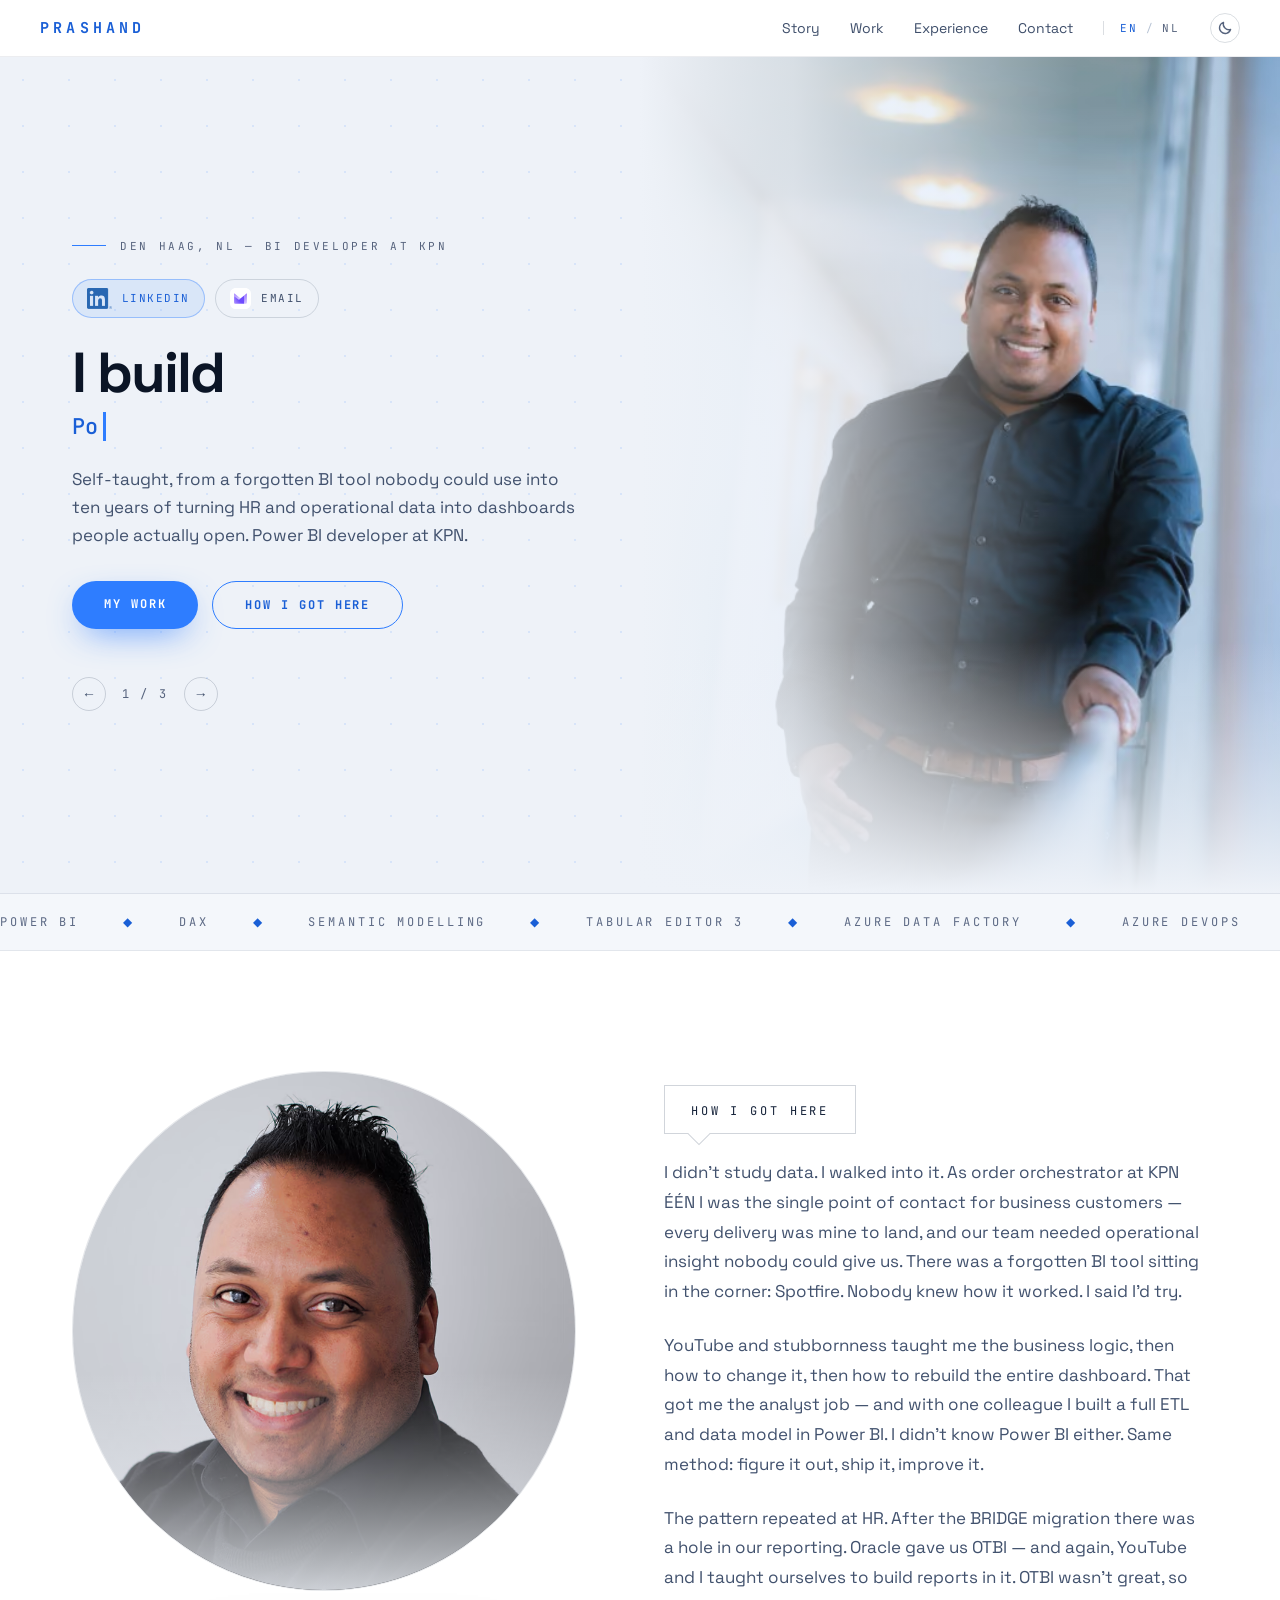
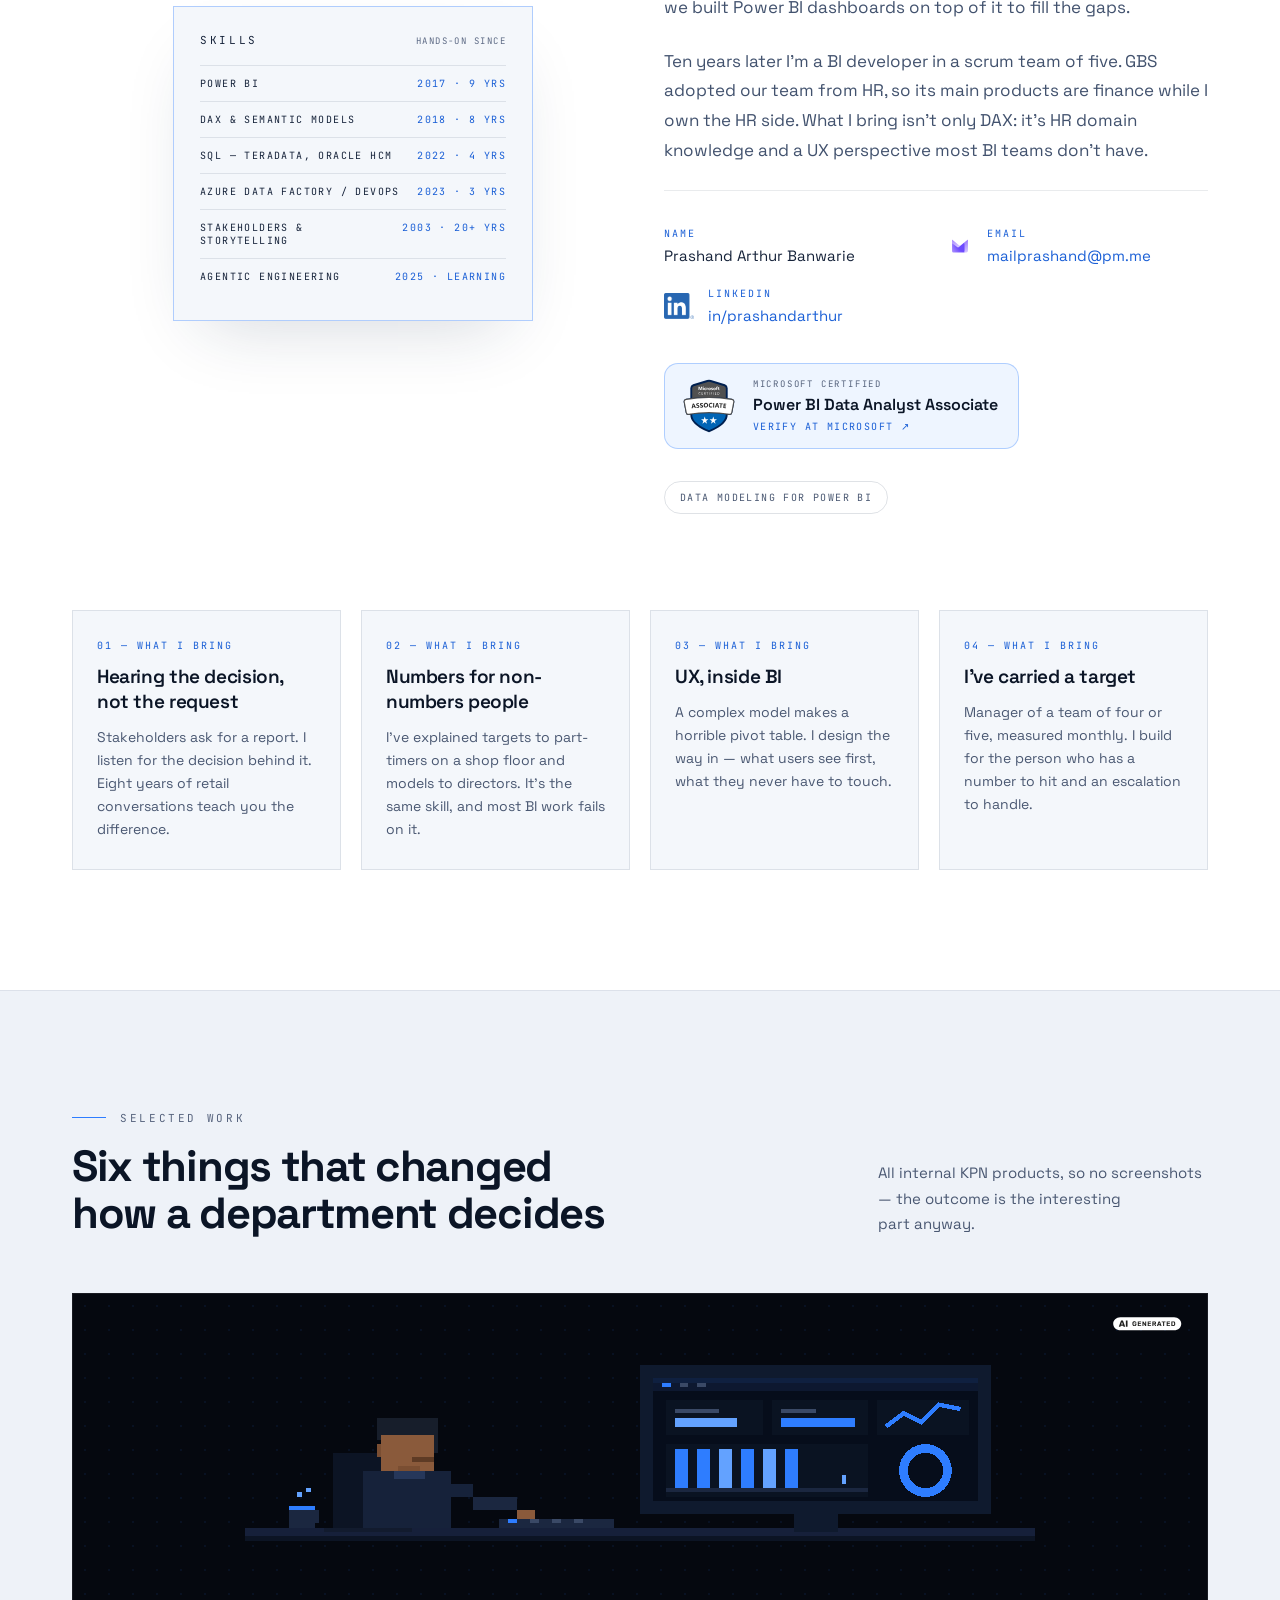
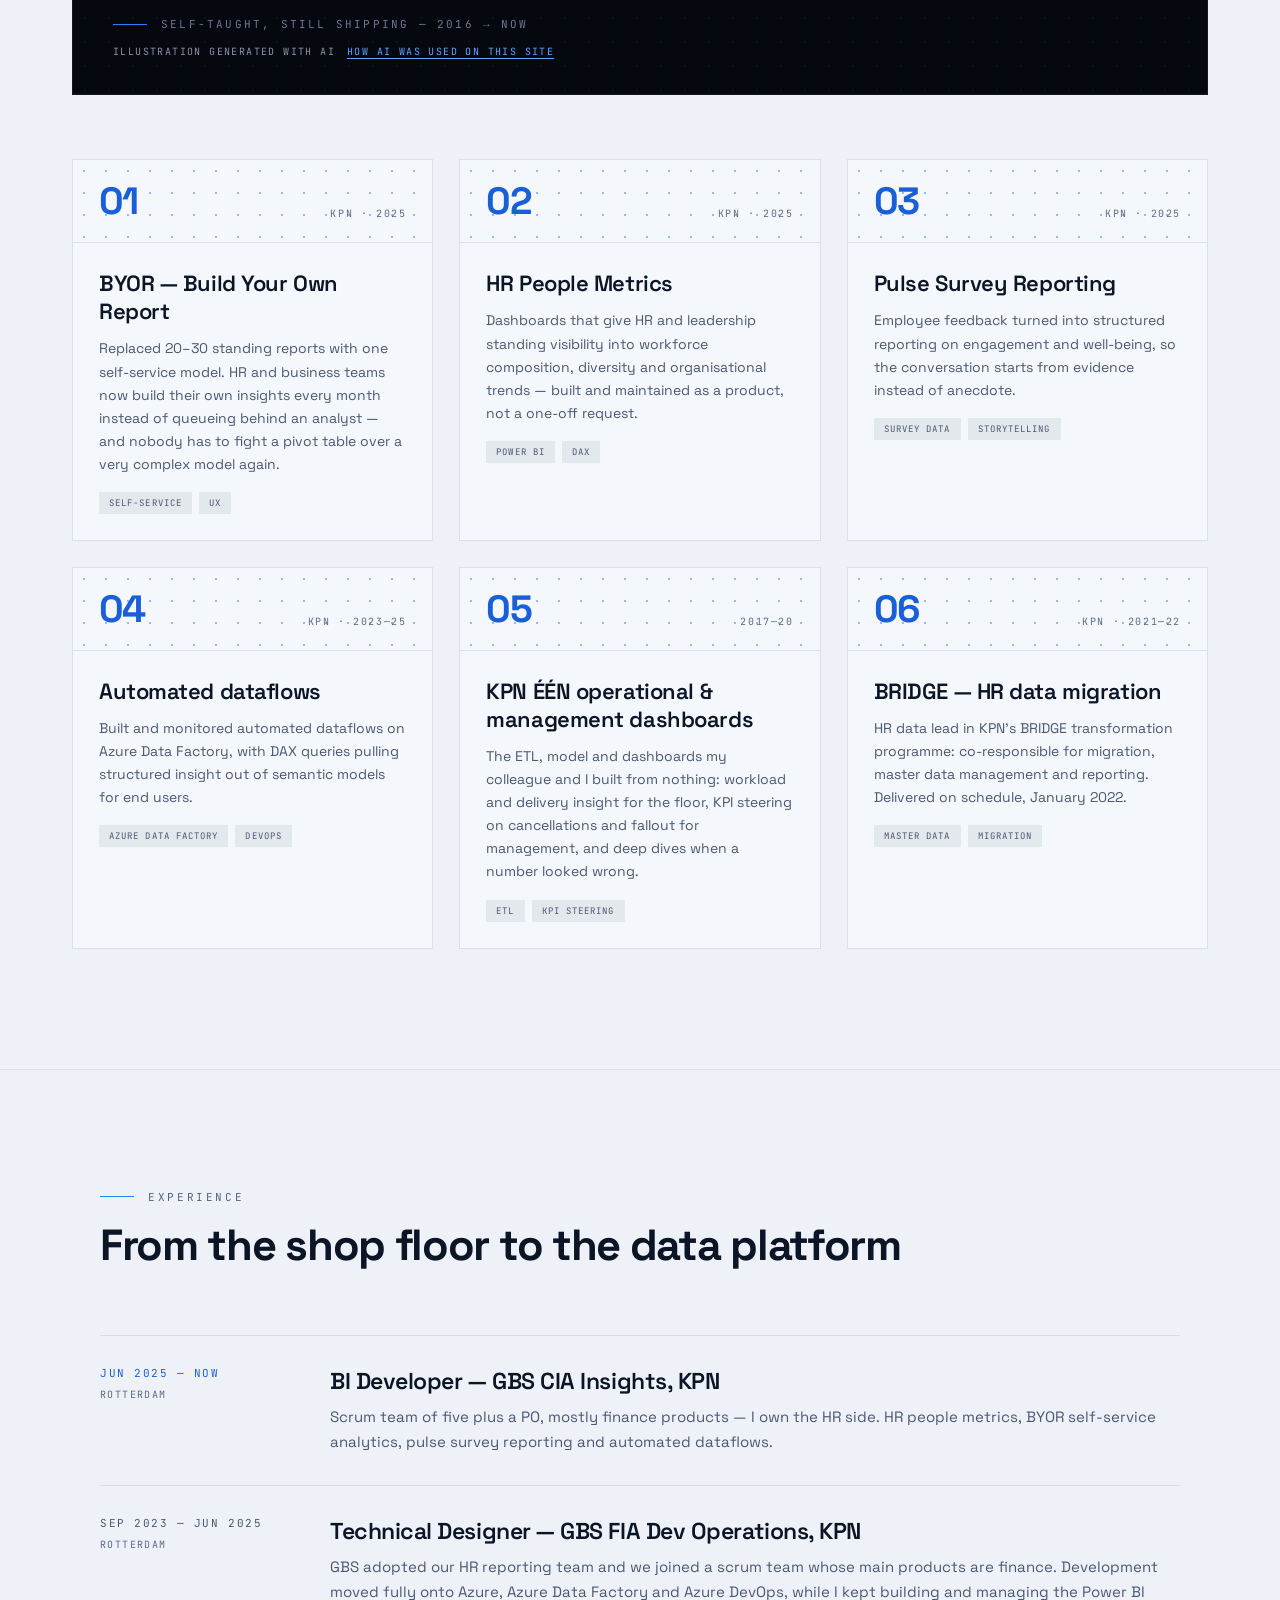
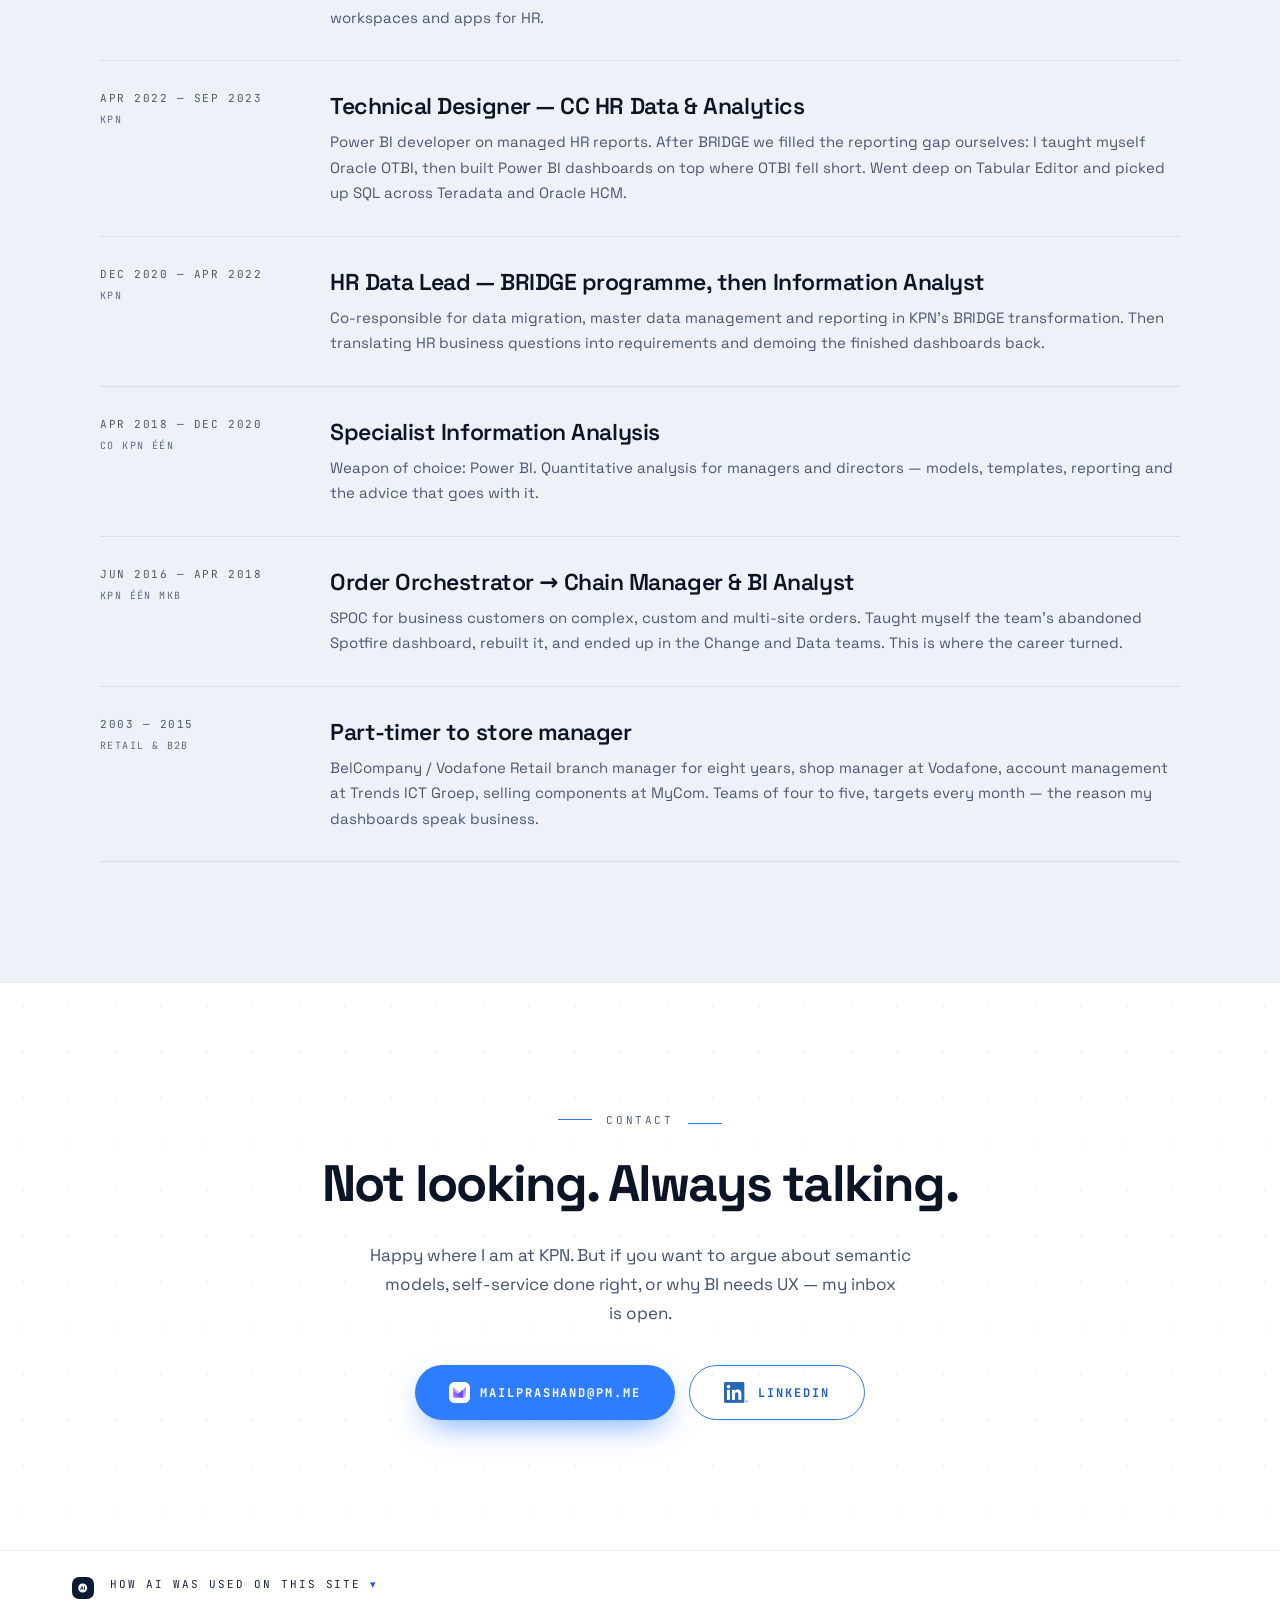
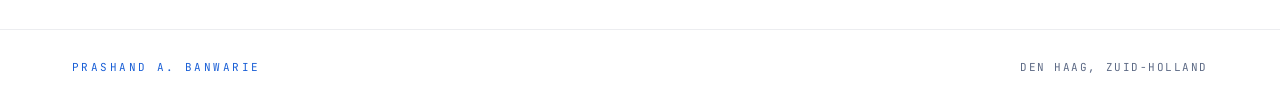
==== commit 21671f9a: "Add AVIF photo pipeline and overrides Add AVIF-based photo pipeline and tooling: ship AVIF + JPEG fa" ====
--- a/index.html
+++ b/index.html
@@ -118,7 +118,7 @@
 
     
       <div class="hero-media" style="position:relative;min-height:520px">
-        <img src="assets/img/hero-portrait.jpg" alt="Prashand Banwarie" width="1024" height="684" fetchpriority="high" style="position:absolute;inset:0;width:100%;height:100%;object-fit:cover">
+        <picture style="display:contents"><source type="image/avif" srcset="assets/img/hero-portrait.avif"><img src="assets/img/hero-portrait.jpg" alt="Prashand Banwarie" width="1024" height="684" fetchpriority="high" style="position:absolute;inset:0;width:100%;height:100%;object-fit:cover"></picture>
         <div style="position:absolute;inset:0;background:var(--chip);mix-blend-mode:multiply;opacity:.62;pointer-events:none"></div>
         <div class="hero-fade-x" style="position:absolute;inset:0;background:linear-gradient(90deg,var(--bg-2) 0%,var(--scrim-78) 24%,var(--scrim-05) 68%);pointer-events:none"></div>
         <div style="position:absolute;inset:0;background:linear-gradient(0deg,var(--bg-2) 0%,var(--scrim-0) 30%);pointer-events:none"></div>
@@ -139,7 +139,7 @@
     <div style="display:grid;grid-template-columns:minmax(0,1fr) minmax(0,1.08fr);gap:88px;max-width:1280px;margin:0 auto;align-items:start">
       <div class="story-col" data-reveal="1" style="position:relative;padding-bottom:120px">
         <div class="story-photo" style="position:relative;height:520px;border:1px solid var(--edge-08);border-radius:50%;overflow:hidden">
-          <img src="assets/img/about-photo.jpg" alt="Prashand Banwarie at work on a Power BI report" width="856" height="856" loading="lazy" decoding="async" style="position:absolute;inset:0;width:100%;height:100%;object-fit:cover">
+          <picture style="display:contents"><source type="image/avif" srcset="assets/img/about-photo.avif"><img src="assets/img/about-photo.jpg" alt="Prashand Banwarie at work on a Power BI report" width="856" height="856" loading="lazy" decoding="async" style="position:absolute;inset:0;width:100%;height:100%;object-fit:cover"></picture>
           <div style="position:absolute;inset:0;background:var(--chip);mix-blend-mode:multiply;opacity:.32;pointer-events:none"></div>
           <div style="position: absolute; inset: 0; background: linear-gradient(0deg,var(--fade-85) 0%,var(--fade-0) 42%); pointer-events: none; border-radius: 15px"></div>
         </div>
@@ -215,22 +215,22 @@
     <div style="display:grid;grid-template-columns:repeat(auto-fit,minmax(262px,1fr));gap:20px;max-width:1280px;margin:96px auto 0">
       <div data-reveal="1" style="display:flex;flex-direction:column;gap:12px;padding:28px 24px;background:var(--card);border:1px solid var(--edge-08)">
         <span style="font-family:'JetBrains Mono',monospace;font-size:10px;letter-spacing:.2em;color:var(--accent-text)">01 — WHAT I BRING</span>
-        <h3 style="margin:0;font-size:19px;font-weight:600;letter-spacing:-.02em;color:var(--ink)">Hearing the decision, not the request</h3>
+        <h2 style="margin:0;font-size:19px;font-weight:600;letter-spacing:-.02em;color:var(--ink)">Hearing the decision, not the request</h2>
         <p style="margin:0;font-size:14px;line-height:1.65;color:var(--muted);text-wrap:pretty">Stakeholders ask for a report. I listen for the decision behind it. Eight years of retail conversations teach you the difference.</p>
       </div>
       <div data-reveal="1" style="display:flex;flex-direction:column;gap:12px;padding:28px 24px;background:var(--card);border:1px solid var(--edge-08)">
         <span style="font-family:'JetBrains Mono',monospace;font-size:10px;letter-spacing:.2em;color:var(--accent-text)">02 — WHAT I BRING</span>
-        <h3 style="margin:0;font-size:19px;font-weight:600;letter-spacing:-.02em;color:var(--ink)">Numbers for non-numbers people</h3>
+        <h2 style="margin:0;font-size:19px;font-weight:600;letter-spacing:-.02em;color:var(--ink)">Numbers for non-numbers people</h2>
         <p style="margin:0;font-size:14px;line-height:1.65;color:var(--muted);text-wrap:pretty">I've explained targets to part-timers on a shop floor and models to directors. It's the same skill, and most BI work fails on it.</p>
       </div>
       <div data-reveal="1" style="display:flex;flex-direction:column;gap:12px;padding:28px 24px;background:var(--card);border:1px solid var(--edge-08)">
         <span style="font-family:'JetBrains Mono',monospace;font-size:10px;letter-spacing:.2em;color:var(--accent-text)">03 — WHAT I BRING</span>
-        <h3 style="margin:0;font-size:19px;font-weight:600;letter-spacing:-.02em;color:var(--ink)">UX, inside BI</h3>
+        <h2 style="margin:0;font-size:19px;font-weight:600;letter-spacing:-.02em;color:var(--ink)">UX, inside BI</h2>
         <p style="margin:0;font-size:14px;line-height:1.65;color:var(--muted);text-wrap:pretty">A complex model makes a horrible pivot table. I design the way in — what users see first, what they never have to touch.</p>
       </div>
       <div data-reveal="1" style="display:flex;flex-direction:column;gap:12px;padding:28px 24px;background:var(--card);border:1px solid var(--edge-08)">
         <span style="font-family:'JetBrains Mono',monospace;font-size:10px;letter-spacing:.2em;color:var(--accent-text)">04 — WHAT I BRING</span>
-        <h3 style="margin:0;font-size:19px;font-weight:600;letter-spacing:-.02em;color:var(--ink)">I've carried a target</h3>
+        <h2 style="margin:0;font-size:19px;font-weight:600;letter-spacing:-.02em;color:var(--ink)">I've carried a target</h2>
         <p style="margin:0;font-size:14px;line-height:1.65;color:var(--muted);text-wrap:pretty">Manager of a team of four or five, measured monthly. I build for the person who has a number to hit and an escalation to handle.</p>
       </div>
     </div>
--- a/assets/site.css
+++ b/assets/site.css
@@ -1,470 +1 @@
-:root{--accent-text:#2E7DFF;--accent:#2E7DFF;--link:#63A2FF;--link-hover:#A8C8FF;--accent-hi:#4B90FF;--bg:#05080F;--bg-2:#070B14;--card:#0B1120;--chip:#0B1B3A;--frost:rgba(5,8,15,.82);--frost-2:rgba(5,8,15,.93);--fade-85:rgba(5,8,15,.85);--fade-0:rgba(5,8,15,0);--scrim-78:rgba(7,11,20,.78);--scrim-05:rgba(7,11,20,.05);--scrim-0:rgba(7,11,20,0);--ink:#F3F6FD;--text:#EDF1FA;--body:#9AA3B8;--body-2:#98A1B6;--muted:#8B94AA;--muted-2:#6E7994;--muted-3:#5D6883;--sep:#3A4358;--edge-05:rgba(255,255,255,.05);--edge-06:rgba(255,255,255,.06);--edge-07:rgba(255,255,255,.07);--edge-08:rgba(255,255,255,.08);--edge-10:rgba(255,255,255,.1);--edge-12:rgba(255,255,255,.12);--edge-14:rgba(255,255,255,.14);--edge-16:rgba(255,255,255,.16);--edge-30:rgba(255,255,255,.3);--shadow:rgba(0,0,0,.9);--tint-06:rgba(46,125,255,.06);--tint-08:rgba(46,125,255,.08);--tint-09:rgba(46,125,255,.09);--tint-10:rgba(46,125,255,.1);--tint-14:rgba(46,125,255,.14);--tint-20:rgba(46,125,255,.2);--tint-28:rgba(46,125,255,.28);--tint-30:rgba(46,125,255,.3);--tint-35:rgba(46,125,255,.35);--tint-40:rgba(46,125,255,.4);--tint-45:rgba(46,125,255,.45);--tint-50:rgba(46,125,255,.5);--tint-55:rgba(46,125,255,.55);--tint-85:rgba(46,125,255,.85)}
-html[data-theme="light"]{--accent-text:#1A5FD6;--accent:#2E7DFF;--link:#1A5FD6;--link-hover:#134DB8;--accent-hi:#1D66E0;--bg:#FFFFFF;--bg-2:#EEF2F8;--card:#F4F7FB;--chip:#DCE9FF;--frost:rgba(255,255,255,.82);--frost-2:rgba(255,255,255,.93);--fade-85:rgba(238,242,248,.85);--fade-0:rgba(238,242,248,0);--scrim-78:rgba(238,242,248,.82);--scrim-05:rgba(238,242,248,.05);--scrim-0:rgba(238,242,248,0);--ink:#0B1526;--text:#16233A;--body:#3F4F6B;--body-2:#42526E;--muted:#4A5872;--muted-2:#56637D;--muted-3:#5D6A85;--sep:#B6C2D4;--edge-05:rgba(13,34,63,.07);--edge-06:rgba(13,34,63,.08);--edge-07:rgba(13,34,63,.09);--edge-08:rgba(13,34,63,.1);--edge-10:rgba(13,34,63,.13);--edge-12:rgba(13,34,63,.15);--edge-14:rgba(13,34,63,.17);--edge-16:rgba(13,34,63,.19);--edge-30:rgba(13,34,63,.34);--shadow:rgba(23,43,77,.2);--tint-06:rgba(46,125,255,.08);--tint-08:rgba(46,125,255,.1);--tint-09:rgba(46,125,255,.12);--tint-10:rgba(46,125,255,.13);--tint-14:rgba(46,125,255,.17);--tint-20:rgba(46,125,255,.22);--tint-28:rgba(46,125,255,.32);--tint-30:rgba(46,125,255,.34);--tint-35:rgba(46,125,255,.38);--tint-40:rgba(46,125,255,.42);--tint-45:rgba(46,125,255,.5);--tint-50:rgba(46,125,255,.55);--tint-55:rgba(46,125,255,.6);--tint-85:rgba(46,125,255,.85)}
-html[data-theme="light"] .tt-sun{display:none}
-html[data-theme="light"] .tt-moon{display:block}
-html[data-theme="light"] .ai-disclosure-inner>img{background:#0B1B33;border-radius:7px;padding:4px}
-@media (prefers-color-scheme: light){
-  html:not([data-theme="dark"]){--accent-text:#1A5FD6;--accent:#2E7DFF;--link:#1A5FD6;--link-hover:#134DB8;--accent-hi:#1D66E0;--bg:#FFFFFF;--bg-2:#EEF2F8;--card:#F4F7FB;--chip:#DCE9FF;--frost:rgba(255,255,255,.82);--frost-2:rgba(255,255,255,.93);--fade-85:rgba(238,242,248,.85);--fade-0:rgba(238,242,248,0);--scrim-78:rgba(238,242,248,.82);--scrim-05:rgba(238,242,248,.05);--scrim-0:rgba(238,242,248,0);--ink:#0B1526;--text:#16233A;--body:#3F4F6B;--body-2:#42526E;--muted:#4A5872;--muted-2:#56637D;--muted-3:#5D6A85;--sep:#B6C2D4;--edge-05:rgba(13,34,63,.07);--edge-06:rgba(13,34,63,.08);--edge-07:rgba(13,34,63,.09);--edge-08:rgba(13,34,63,.1);--edge-10:rgba(13,34,63,.13);--edge-12:rgba(13,34,63,.15);--edge-14:rgba(13,34,63,.17);--edge-16:rgba(13,34,63,.19);--edge-30:rgba(13,34,63,.34);--shadow:rgba(23,43,77,.2);--tint-06:rgba(46,125,255,.08);--tint-08:rgba(46,125,255,.1);--tint-09:rgba(46,125,255,.12);--tint-10:rgba(46,125,255,.13);--tint-14:rgba(46,125,255,.17);--tint-20:rgba(46,125,255,.22);--tint-28:rgba(46,125,255,.32);--tint-30:rgba(46,125,255,.34);--tint-35:rgba(46,125,255,.38);--tint-40:rgba(46,125,255,.42);--tint-45:rgba(46,125,255,.5);--tint-50:rgba(46,125,255,.55);--tint-55:rgba(46,125,255,.6);--tint-85:rgba(46,125,255,.85)}
-html:not([data-theme="dark"]) .tt-sun{display:none}
-html:not([data-theme="dark"]) .tt-moon{display:block}
-html:not([data-theme="dark"]) .ai-disclosure-inner>img{background:#0B1B33;border-radius:7px;padding:4px}
-}
-
-/* The pixel-art panel keeps the dark palette in both themes — see above. */
-.art-panel{--accent-text:#2E7DFF;--accent:#2E7DFF;--link:#63A2FF;--link-hover:#A8C8FF;--accent-hi:#4B90FF;--bg:#05080F;--bg-2:#070B14;--card:#0B1120;--chip:#0B1B3A;--frost:rgba(5,8,15,.82);--frost-2:rgba(5,8,15,.93);--fade-85:rgba(5,8,15,.85);--fade-0:rgba(5,8,15,0);--scrim-78:rgba(7,11,20,.78);--scrim-05:rgba(7,11,20,.05);--scrim-0:rgba(7,11,20,0);--ink:#F3F6FD;--text:#EDF1FA;--body:#9AA3B8;--body-2:#98A1B6;--muted:#8B94AA;--muted-2:#6E7994;--muted-3:#5D6883;--sep:#3A4358;--edge-05:rgba(255,255,255,.05);--edge-06:rgba(255,255,255,.06);--edge-07:rgba(255,255,255,.07);--edge-08:rgba(255,255,255,.08);--edge-10:rgba(255,255,255,.1);--edge-12:rgba(255,255,255,.12);--edge-14:rgba(255,255,255,.14);--edge-16:rgba(255,255,255,.16);--edge-30:rgba(255,255,255,.3);--shadow:rgba(0,0,0,.9);--tint-06:rgba(46,125,255,.06);--tint-08:rgba(46,125,255,.08);--tint-09:rgba(46,125,255,.09);--tint-10:rgba(46,125,255,.1);--tint-14:rgba(46,125,255,.14);--tint-20:rgba(46,125,255,.2);--tint-28:rgba(46,125,255,.28);--tint-30:rgba(46,125,255,.3);--tint-35:rgba(46,125,255,.35);--tint-40:rgba(46,125,255,.4);--tint-45:rgba(46,125,255,.45);--tint-50:rgba(46,125,255,.5);--tint-55:rgba(46,125,255,.55);--tint-85:rgba(46,125,255,.85)}
-
-/* The sun/moon button, last in the nav's link row. Inert without JS. The
-   negative block margin keeps its 30px circle from setting the row's height:
-   the bar stays the 57px (52px on phones) it measured before the button
-   existed, so the theme layer moves nothing in the dark rendering. */
-.theme-toggle{display:inline-flex;align-items:center;justify-content:center;
-  width:30px;height:30px;margin:-6px 0;padding:0;flex:none;cursor:pointer;
-  border:1px solid var(--edge-12);border-radius:999px;background:none;color:var(--muted-2)}
-.theme-toggle:hover{color:var(--accent-text);border-color:var(--tint-45)}
-.theme-toggle .tt-sun{display:block}
-.theme-toggle .tt-moon{display:none}
-html:not(.js) .theme-toggle{display:none}
-
-/* cyrillic-ext */
-@font-face {
-  font-family: 'JetBrains Mono';
-  font-style: normal;
-  font-weight: 400;
-  font-display: swap;
-  src: url("fonts/jetbrains-mono-cyrillic-ext.woff2") format('woff2');
-  unicode-range: U+0460-052F, U+1C80-1C8A, U+20B4, U+2DE0-2DFF, U+A640-A69F, U+FE2E-FE2F;
-}
-/* cyrillic */
-@font-face {
-  font-family: 'JetBrains Mono';
-  font-style: normal;
-  font-weight: 400;
-  font-display: swap;
-  src: url("fonts/jetbrains-mono-cyrillic.woff2") format('woff2');
-  unicode-range: U+0301, U+0400-045F, U+0490-0491, U+04B0-04B1, U+2116;
-}
-/* greek */
-@font-face {
-  font-family: 'JetBrains Mono';
-  font-style: normal;
-  font-weight: 400;
-  font-display: swap;
-  src: url("fonts/jetbrains-mono-greek.woff2") format('woff2');
-  unicode-range: U+0370-0377, U+037A-037F, U+0384-038A, U+038C, U+038E-03A1, U+03A3-03FF;
-}
-/* vietnamese */
-@font-face {
-  font-family: 'JetBrains Mono';
-  font-style: normal;
-  font-weight: 400;
-  font-display: swap;
-  src: url("fonts/jetbrains-mono-vietnamese.woff2") format('woff2');
-  unicode-range: U+0102-0103, U+0110-0111, U+0128-0129, U+0168-0169, U+01A0-01A1, U+01AF-01B0, U+0300-0301, U+0303-0304, U+0308-0309, U+0323, U+0329, U+1EA0-1EF9, U+20AB;
-}
-/* latin-ext */
-@font-face {
-  font-family: 'JetBrains Mono';
-  font-style: normal;
-  font-weight: 400;
-  font-display: swap;
-  src: url("fonts/jetbrains-mono-latin-ext.woff2") format('woff2');
-  unicode-range: U+0100-02BA, U+02BD-02C5, U+02C7-02CC, U+02CE-02D7, U+02DD-02FF, U+0304, U+0308, U+0329, U+1D00-1DBF, U+1E00-1E9F, U+1EF2-1EFF, U+2020, U+20A0-20AB, U+20AD-20C0, U+2113, U+2C60-2C7F, U+A720-A7FF;
-}
-/* latin */
-@font-face {
-  font-family: 'JetBrains Mono';
-  font-style: normal;
-  font-weight: 400;
-  font-display: swap;
-  src: url("fonts/jetbrains-mono-latin.woff2") format('woff2');
-  unicode-range: U+0000-00FF, U+0131, U+0152-0153, U+02BB-02BC, U+02C6, U+02DA, U+02DC, U+0304, U+0308, U+0329, U+2000-206F, U+20AC, U+2122, U+2191, U+2193, U+2212, U+2215, U+FEFF, U+FFFD;
-}
-/* cyrillic-ext */
-@font-face {
-  font-family: 'JetBrains Mono';
-  font-style: normal;
-  font-weight: 500;
-  font-display: swap;
-  src: url("fonts/jetbrains-mono-cyrillic-ext.woff2") format('woff2');
-  unicode-range: U+0460-052F, U+1C80-1C8A, U+20B4, U+2DE0-2DFF, U+A640-A69F, U+FE2E-FE2F;
-}
-/* cyrillic */
-@font-face {
-  font-family: 'JetBrains Mono';
-  font-style: normal;
-  font-weight: 500;
-  font-display: swap;
-  src: url("fonts/jetbrains-mono-cyrillic.woff2") format('woff2');
-  unicode-range: U+0301, U+0400-045F, U+0490-0491, U+04B0-04B1, U+2116;
-}
-/* greek */
-@font-face {
-  font-family: 'JetBrains Mono';
-  font-style: normal;
-  font-weight: 500;
-  font-display: swap;
-  src: url("fonts/jetbrains-mono-greek.woff2") format('woff2');
-  unicode-range: U+0370-0377, U+037A-037F, U+0384-038A, U+038C, U+038E-03A1, U+03A3-03FF;
-}
-/* vietnamese */
-@font-face {
-  font-family: 'JetBrains Mono';
-  font-style: normal;
-  font-weight: 500;
-  font-display: swap;
-  src: url("fonts/jetbrains-mono-vietnamese.woff2") format('woff2');
-  unicode-range: U+0102-0103, U+0110-0111, U+0128-0129, U+0168-0169, U+01A0-01A1, U+01AF-01B0, U+0300-0301, U+0303-0304, U+0308-0309, U+0323, U+0329, U+1EA0-1EF9, U+20AB;
-}
-/* latin-ext */
-@font-face {
-  font-family: 'JetBrains Mono';
-  font-style: normal;
-  font-weight: 500;
-  font-display: swap;
-  src: url("fonts/jetbrains-mono-latin-ext.woff2") format('woff2');
-  unicode-range: U+0100-02BA, U+02BD-02C5, U+02C7-02CC, U+02CE-02D7, U+02DD-02FF, U+0304, U+0308, U+0329, U+1D00-1DBF, U+1E00-1E9F, U+1EF2-1EFF, U+2020, U+20A0-20AB, U+20AD-20C0, U+2113, U+2C60-2C7F, U+A720-A7FF;
-}
-/* latin */
-@font-face {
-  font-family: 'JetBrains Mono';
-  font-style: normal;
-  font-weight: 500;
-  font-display: swap;
-  src: url("fonts/jetbrains-mono-latin.woff2") format('woff2');
-  unicode-range: U+0000-00FF, U+0131, U+0152-0153, U+02BB-02BC, U+02C6, U+02DA, U+02DC, U+0304, U+0308, U+0329, U+2000-206F, U+20AC, U+2122, U+2191, U+2193, U+2212, U+2215, U+FEFF, U+FFFD;
-}
-/* cyrillic-ext */
-@font-face {
-  font-family: 'JetBrains Mono';
-  font-style: normal;
-  font-weight: 700;
-  font-display: swap;
-  src: url("fonts/jetbrains-mono-cyrillic-ext.woff2") format('woff2');
-  unicode-range: U+0460-052F, U+1C80-1C8A, U+20B4, U+2DE0-2DFF, U+A640-A69F, U+FE2E-FE2F;
-}
-/* cyrillic */
-@font-face {
-  font-family: 'JetBrains Mono';
-  font-style: normal;
-  font-weight: 700;
-  font-display: swap;
-  src: url("fonts/jetbrains-mono-cyrillic.woff2") format('woff2');
-  unicode-range: U+0301, U+0400-045F, U+0490-0491, U+04B0-04B1, U+2116;
-}
-/* greek */
-@font-face {
-  font-family: 'JetBrains Mono';
-  font-style: normal;
-  font-weight: 700;
-  font-display: swap;
-  src: url("fonts/jetbrains-mono-greek.woff2") format('woff2');
-  unicode-range: U+0370-0377, U+037A-037F, U+0384-038A, U+038C, U+038E-03A1, U+03A3-03FF;
-}
-/* vietnamese */
-@font-face {
-  font-family: 'JetBrains Mono';
-  font-style: normal;
-  font-weight: 700;
-  font-display: swap;
-  src: url("fonts/jetbrains-mono-vietnamese.woff2") format('woff2');
-  unicode-range: U+0102-0103, U+0110-0111, U+0128-0129, U+0168-0169, U+01A0-01A1, U+01AF-01B0, U+0300-0301, U+0303-0304, U+0308-0309, U+0323, U+0329, U+1EA0-1EF9, U+20AB;
-}
-/* latin-ext */
-@font-face {
-  font-family: 'JetBrains Mono';
-  font-style: normal;
-  font-weight: 700;
-  font-display: swap;
-  src: url("fonts/jetbrains-mono-latin-ext.woff2") format('woff2');
-  unicode-range: U+0100-02BA, U+02BD-02C5, U+02C7-02CC, U+02CE-02D7, U+02DD-02FF, U+0304, U+0308, U+0329, U+1D00-1DBF, U+1E00-1E9F, U+1EF2-1EFF, U+2020, U+20A0-20AB, U+20AD-20C0, U+2113, U+2C60-2C7F, U+A720-A7FF;
-}
-/* latin */
-@font-face {
-  font-family: 'JetBrains Mono';
-  font-style: normal;
-  font-weight: 700;
-  font-display: swap;
-  src: url("fonts/jetbrains-mono-latin.woff2") format('woff2');
-  unicode-range: U+0000-00FF, U+0131, U+0152-0153, U+02BB-02BC, U+02C6, U+02DA, U+02DC, U+0304, U+0308, U+0329, U+2000-206F, U+20AC, U+2122, U+2191, U+2193, U+2212, U+2215, U+FEFF, U+FFFD;
-}
-/* vietnamese */
-@font-face {
-  font-family: 'Space Grotesk';
-  font-style: normal;
-  font-weight: 400;
-  font-display: swap;
-  src: url("fonts/space-grotesk-vietnamese.woff2") format('woff2');
-  unicode-range: U+0102-0103, U+0110-0111, U+0128-0129, U+0168-0169, U+01A0-01A1, U+01AF-01B0, U+0300-0301, U+0303-0304, U+0308-0309, U+0323, U+0329, U+1EA0-1EF9, U+20AB;
-}
-/* latin-ext */
-@font-face {
-  font-family: 'Space Grotesk';
-  font-style: normal;
-  font-weight: 400;
-  font-display: swap;
-  src: url("fonts/space-grotesk-latin-ext.woff2") format('woff2');
-  unicode-range: U+0100-02BA, U+02BD-02C5, U+02C7-02CC, U+02CE-02D7, U+02DD-02FF, U+0304, U+0308, U+0329, U+1D00-1DBF, U+1E00-1E9F, U+1EF2-1EFF, U+2020, U+20A0-20AB, U+20AD-20C0, U+2113, U+2C60-2C7F, U+A720-A7FF;
-}
-/* latin */
-@font-face {
-  font-family: 'Space Grotesk';
-  font-style: normal;
-  font-weight: 400;
-  font-display: swap;
-  src: url("fonts/space-grotesk-latin.woff2") format('woff2');
-  unicode-range: U+0000-00FF, U+0131, U+0152-0153, U+02BB-02BC, U+02C6, U+02DA, U+02DC, U+0304, U+0308, U+0329, U+2000-206F, U+20AC, U+2122, U+2191, U+2193, U+2212, U+2215, U+FEFF, U+FFFD;
-}
-/* vietnamese */
-@font-face {
-  font-family: 'Space Grotesk';
-  font-style: normal;
-  font-weight: 500;
-  font-display: swap;
-  src: url("fonts/space-grotesk-vietnamese.woff2") format('woff2');
-  unicode-range: U+0102-0103, U+0110-0111, U+0128-0129, U+0168-0169, U+01A0-01A1, U+01AF-01B0, U+0300-0301, U+0303-0304, U+0308-0309, U+0323, U+0329, U+1EA0-1EF9, U+20AB;
-}
-/* latin-ext */
-@font-face {
-  font-family: 'Space Grotesk';
-  font-style: normal;
-  font-weight: 500;
-  font-display: swap;
-  src: url("fonts/space-grotesk-latin-ext.woff2") format('woff2');
-  unicode-range: U+0100-02BA, U+02BD-02C5, U+02C7-02CC, U+02CE-02D7, U+02DD-02FF, U+0304, U+0308, U+0329, U+1D00-1DBF, U+1E00-1E9F, U+1EF2-1EFF, U+2020, U+20A0-20AB, U+20AD-20C0, U+2113, U+2C60-2C7F, U+A720-A7FF;
-}
-/* latin */
-@font-face {
-  font-family: 'Space Grotesk';
-  font-style: normal;
-  font-weight: 500;
-  font-display: swap;
-  src: url("fonts/space-grotesk-latin.woff2") format('woff2');
-  unicode-range: U+0000-00FF, U+0131, U+0152-0153, U+02BB-02BC, U+02C6, U+02DA, U+02DC, U+0304, U+0308, U+0329, U+2000-206F, U+20AC, U+2122, U+2191, U+2193, U+2212, U+2215, U+FEFF, U+FFFD;
-}
-/* vietnamese */
-@font-face {
-  font-family: 'Space Grotesk';
-  font-style: normal;
-  font-weight: 600;
-  font-display: swap;
-  src: url("fonts/space-grotesk-vietnamese.woff2") format('woff2');
-  unicode-range: U+0102-0103, U+0110-0111, U+0128-0129, U+0168-0169, U+01A0-01A1, U+01AF-01B0, U+0300-0301, U+0303-0304, U+0308-0309, U+0323, U+0329, U+1EA0-1EF9, U+20AB;
-}
-/* latin-ext */
-@font-face {
-  font-family: 'Space Grotesk';
-  font-style: normal;
-  font-weight: 600;
-  font-display: swap;
-  src: url("fonts/space-grotesk-latin-ext.woff2") format('woff2');
-  unicode-range: U+0100-02BA, U+02BD-02C5, U+02C7-02CC, U+02CE-02D7, U+02DD-02FF, U+0304, U+0308, U+0329, U+1D00-1DBF, U+1E00-1E9F, U+1EF2-1EFF, U+2020, U+20A0-20AB, U+20AD-20C0, U+2113, U+2C60-2C7F, U+A720-A7FF;
-}
-/* latin */
-@font-face {
-  font-family: 'Space Grotesk';
-  font-style: normal;
-  font-weight: 600;
-  font-display: swap;
-  src: url("fonts/space-grotesk-latin.woff2") format('woff2');
-  unicode-range: U+0000-00FF, U+0131, U+0152-0153, U+02BB-02BC, U+02C6, U+02DA, U+02DC, U+0304, U+0308, U+0329, U+2000-206F, U+20AC, U+2122, U+2191, U+2193, U+2212, U+2215, U+FEFF, U+FFFD;
-}
-/* vietnamese */
-@font-face {
-  font-family: 'Space Grotesk';
-  font-style: normal;
-  font-weight: 700;
-  font-display: swap;
-  src: url("fonts/space-grotesk-vietnamese.woff2") format('woff2');
-  unicode-range: U+0102-0103, U+0110-0111, U+0128-0129, U+0168-0169, U+01A0-01A1, U+01AF-01B0, U+0300-0301, U+0303-0304, U+0308-0309, U+0323, U+0329, U+1EA0-1EF9, U+20AB;
-}
-/* latin-ext */
-@font-face {
-  font-family: 'Space Grotesk';
-  font-style: normal;
-  font-weight: 700;
-  font-display: swap;
-  src: url("fonts/space-grotesk-latin-ext.woff2") format('woff2');
-  unicode-range: U+0100-02BA, U+02BD-02C5, U+02C7-02CC, U+02CE-02D7, U+02DD-02FF, U+0304, U+0308, U+0329, U+1D00-1DBF, U+1E00-1E9F, U+1EF2-1EFF, U+2020, U+20A0-20AB, U+20AD-20C0, U+2113, U+2C60-2C7F, U+A720-A7FF;
-}
-/* latin */
-@font-face {
-  font-family: 'Space Grotesk';
-  font-style: normal;
-  font-weight: 700;
-  font-display: swap;
-  src: url("fonts/space-grotesk-latin.woff2") format('woff2');
-  unicode-range: U+0000-00FF, U+0131, U+0152-0153, U+02BB-02BC, U+02C6, U+02DA, U+02DC, U+0304, U+0308, U+0329, U+2000-206F, U+20AC, U+2122, U+2191, U+2193, U+2212, U+2215, U+FEFF, U+FFFD;
-}
-
-
-  html { scroll-behavior: smooth; background: var(--bg); }
-  body { margin: 0; background: var(--bg); color: var(--text); font-family: 'Space Grotesk', system-ui, sans-serif; -webkit-font-smoothing: antialiased; }
-  * { box-sizing: border-box; }
-  a { color: var(--link); text-decoration: none; }
-  a:hover { color: var(--link-hover); }
-  ::selection { background: var(--accent); color: #fff; }
-  @keyframes blink { 0%, 49% { opacity: 1 } 50%, 100% { opacity: 0 } }
-  @keyframes marquee { from { transform: translateX(0) } to { transform: translateX(-50%) } }
-  @keyframes pxBarA { 0%,100% { transform: scaleY(.35) } 30% { transform: scaleY(1) } 65% { transform: scaleY(.62) } }
-  @keyframes pxBarB { 0%,100% { transform: scaleY(.8) } 25% { transform: scaleY(.4) } 60% { transform: scaleY(1) } }
-  @keyframes pxBarC { 0%,100% { transform: scaleY(.55) } 40% { transform: scaleY(.9) } 75% { transform: scaleY(.3) } }
-  @keyframes pxDraw { 0% { stroke-dashoffset: 70 } 55%, 100% { stroke-dashoffset: 0 } }
-  @keyframes pxArc { 0% { stroke-dashoffset: 32 } 60%, 100% { stroke-dashoffset: 11 } }
-  @keyframes pxType { 0%, 100% { transform: translateY(0) } 50% { transform: translateY(.8px) } }
-  @keyframes pxBob { 0%, 100% { transform: translateY(0) } 45% { transform: translateY(.5px) } }
-  @keyframes pxSteam { 0% { opacity: 0; transform: translateY(0) } 40% { opacity: .55 } 100% { opacity: 0; transform: translateY(-5px) } }
-  @keyframes pxScan { 0% { transform: translateY(0) } 100% { transform: translateY(28px) } }
-
-.x0:hover{color:var(--text) !important}
-.x1:hover{background:var(--tint-20) !important;border-color:var(--accent) !important}
-.x2:hover{border-color:var(--edge-30) !important;color:var(--text) !important}
-.x3:hover{background:var(--accent-hi) !important;transform:translateY(-2px) !important}
-.x4:hover{background:var(--tint-14) !important;color:#fff !important}
-.x5:hover{border-color:var(--accent) !important;color:var(--accent-text) !important}
-.x6:hover{transform:translateY(-6px) !important;border-color:var(--tint-50) !important}
-
-/* Official LinkedIn / Proton Mail marks. The generous left padding the pills
-   already had doubles as the clear space both brands ask for. */
-.brand-link{display:inline-flex !important;align-items:center;gap:10px}
-.brand-pair{display:flex;align-items:center;gap:14px}
-
-/* Microsoft certification, linked to the issuer's own credential page. */
-/* align-self keeps the card from being stretched to the full column width by
-   its flex-column parent, which turns it into a banner. */
-.cert-card{display:inline-flex;align-self:flex-start;align-items:center;gap:16px;
-  margin-top:14px;padding:14px 20px 14px 16px;
-  border:1px solid var(--tint-28);border-radius:14px;background:var(--tint-06);
-  max-width:100%;text-decoration:none}
-.cert-card:hover{border-color:var(--tint-55);background:var(--tint-10)}
-.cert-card img{height:56px;width:auto;flex:none;display:block}
-.cert-text{display:flex;flex-direction:column;gap:5px;min-width:0}
-.cert-kicker{font-family:'JetBrains Mono',monospace;font-size:9px;letter-spacing:.2em;color:var(--muted-2);text-transform:uppercase}
-.cert-name{font-size:16px;font-weight:600;line-height:1.3;color:var(--ink);text-wrap:balance}
-.cert-verify{font-family:'JetBrains Mono',monospace;font-size:10px;letter-spacing:.14em;color:var(--link);text-transform:uppercase}
-.cert-card:hover .cert-verify{color:var(--link-hover)}
-
-@media (max-width:900px){
-  .cert-card{gap:13px;padding:13px 16px}
-  .cert-card img{height:46px}
-  .cert-name{font-size:15px}
-}
-
-/* Sits on the illustration, over the dot-grid but under nothing. */
-.ai-badge{position:absolute;top:16px;right:16px;z-index:3}
-.ai-caption{display:flex;align-items:center;flex-wrap:wrap;gap:8px 12px;margin-top:14px;position:relative;
-  font-family:'JetBrains Mono',monospace;font-size:10px;letter-spacing:.14em;text-transform:uppercase;color:var(--muted)}
-.ai-caption a{color:var(--link);text-decoration:underline;text-underline-offset:3px}
-
-.ai-disclosure{padding:26px 72px 30px;background:var(--bg);border-top:1px solid var(--edge-06)}
-.ai-disclosure-inner{display:flex;align-items:flex-start;gap:16px;max-width:1280px;margin:0 auto}
-.ai-disclosure summary{cursor:pointer;list-style:none;
-  font-family:'JetBrains Mono',monospace;font-size:11px;letter-spacing:.18em;text-transform:uppercase;color:var(--text)}
-.ai-disclosure summary::-webkit-details-marker{display:none}
-.ai-disclosure summary::after{content:" ▾";color:var(--accent-text)}
-.ai-disclosure details[open] summary::after{content:" ▴"}
-.ai-disclosure p{margin:10px 0 0;font-size:14px;line-height:1.6;color:var(--body-2);max-width:70ch}
-.ai-disclosure ul{margin:12px 0 0;padding:0;list-style:none;display:flex;flex-direction:column;gap:8px}
-.ai-disclosure li{font-size:14px;line-height:1.6;color:var(--body-2);max-width:70ch}
-.ai-disclosure li b{color:var(--text);font-weight:600}
-.ai-disclosure .ai-source{margin-top:14px;font-size:12px;line-height:1.6;color:var(--muted-2);max-width:70ch}
-.ai-disclosure .ai-source a{color:var(--link)}
-
-@media (max-width:900px){
-  .ai-disclosure{padding:22px 20px 26px}
-  .ai-badge{top:10px;right:10px}
-}
-
-:root{--nav-h:57px;--tabbar-h:54px}
-html{scroll-padding-top:calc(var(--nav-h) + 18px)}
-
-/* Sticky lives on the landmark, not on the <nav> it wraps — see build.mjs. */
-.site-header{position:sticky;top:0;z-index:50}
-
-/* The page wrapper ships overflow-x:hidden inline to contain the marquee. But
-   an element with overflow other than visible becomes the scroll container for
-   its sticky descendants, and this one never scrolls — so the bar could not
-   pin, and scrolled away with the page. overflow:clip clips exactly the same
-   way without creating a scroll container. Browsers too old to know the
-   keyword drop this declaration and keep today's behaviour. */
-.page-wrap{overflow-x:clip !important}
-
-.scroll-progress{position:fixed;top:0;left:0;right:0;height:2px;z-index:60;pointer-events:none}
-.scroll-progress i{display:block;height:100%;width:0;background:linear-gradient(90deg,var(--accent),var(--link))}
-
-.nav-link{position:relative}
-.nav-link.is-active{color:var(--text) !important}
-.nav-link.is-active::after{content:"";position:absolute;left:0;right:0;bottom:-7px;height:2px;border-radius:2px;background:var(--accent)}
-
-/* Desktop keeps the links in the top bar; the tab bar is a small-screen thing. */
-.tabbar{display:none}
-
-@media (max-width:900px){
-  :root{--nav-h:52px}
-  /* The four section links move to the bottom bar, which is what stops the top
-     bar wrapping to two rows and reclaims ~35px of every phone viewport. */
-  .site-nav .nav-link{display:none !important}
-  .tabbar{
-    display:grid;grid-auto-flow:column;grid-auto-columns:1fr;
-    position:fixed;left:0;right:0;bottom:0;z-index:60;
-    background:var(--frost-2);backdrop-filter:blur(14px);
-    border-top:1px solid var(--edge-08);
-    padding-bottom:env(safe-area-inset-bottom,0px);
-  }
-  .tab{
-    display:flex;align-items:center;justify-content:center;
-    min-height:var(--tabbar-h);padding:6px 4px;
-    border-top:2px solid transparent;
-    font-family:'JetBrains Mono',monospace;font-size:10px;letter-spacing:.08em;
-    line-height:1.2;text-align:center;text-transform:uppercase;color:var(--muted-2);
-  }
-  .tab.is-active{color:var(--link);border-top-color:var(--accent);background:var(--tint-09)}
-  /* Nothing should end up permanently underneath the bar. */
-  .site-footer{padding-bottom:calc(24px + var(--tabbar-h) + env(safe-area-inset-bottom,0px)) !important}
-  html{scroll-padding-bottom:calc(var(--tabbar-h) + 12px)}
-}
-
-/* ── shared behaviour ─────────────────────────────────────────────────── */
-.skip-link{position:absolute;left:-9999px;top:0;z-index:100;padding:12px 20px;background:var(--accent);color:#fff;font-family:'JetBrains Mono',monospace;font-size:12px;letter-spacing:.16em}
-.skip-link:focus{left:0}
-:focus-visible{outline:2px solid var(--link);outline-offset:3px}
-img{max-width:100%}
-
-/* Reveal-on-scroll only exists once JS has confirmed it can undo it, so a
-   no-JS visitor never meets a permanently invisible section. */
-.js [data-reveal]{opacity:0;transform:translateY(22px);transition:opacity .7s cubic-bezier(.2,.7,.2,1),transform .7s cubic-bezier(.2,.7,.2,1)}
-.js [data-reveal].is-visible{opacity:1;transform:none}
-
-/* ── phones and small tablets ─────────────────────────────────────────── */
-@media (max-width:900px){
-  [style*="grid-template-columns"]{grid-template-columns:minmax(0,1fr) !important}
-  .site-nav{padding:14px 20px !important;gap:14px !important}
-  .site-nav .nav-links{gap:18px !important;flex-wrap:wrap !important;justify-content:flex-end !important}
-  .sec{padding-left:20px !important;padding-right:20px !important;padding-top:72px !important;padding-bottom:72px !important}
-  .hero{min-height:0 !important}
-  .hero-copy{padding:64px 20px !important;max-width:none !important}
-  .hero-media{min-height:320px !important;height:62vw !important}
-  .story-col{padding-bottom:0 !important}
-  .story-photo{height:auto !important;aspect-ratio:1 !important;border-radius:24px !important}
-  /* The skills card is pinned at left:101px;top:535px on desktop — on a phone
-     it has to rejoin the flow or it lands on top of the paragraph below it. */
-  .skills-card{position:static !important;width:auto !important;max-width:none !important;margin-top:20px !important;left:auto !important;top:auto !important}
-  /* Longhands on purpose: the padding-bottom that keeps the footer clear of the
-     bottom tab bar lives in the navigation layer, and a shorthand here would
-     silently overwrite it. */
-  .site-footer{padding-top:24px !important;padding-left:20px !important;padding-right:20px !important}
-  .role-nav{padding-top:10px !important}
-  .hero-cta{flex-wrap:wrap !important}
-  .wrap-label{white-space:normal !important}
-  .hero-fade-x{background:linear-gradient(180deg,var(--bg-2) 0%,var(--scrim-0) 34%) !important}
-}
-@media (max-width:520px){
-  .sec{padding-top:56px !important;padding-bottom:56px !important}
-  .hero-copy{padding:48px 20px !important}
-}
-
-/* ── respect the OS motion setting ────────────────────────────────────── */
-@media (prefers-reduced-motion:reduce){
-  html{scroll-behavior:auto}
-  *,*::before,*::after{animation-duration:.001ms !important;animation-iteration-count:1 !important;transition-duration:.001ms !important}
-  .js [data-reveal]{opacity:1 !important;transform:none !important}
-}
+:root{--accent-text:#2E7DFF;--accent:#2E7DFF;--link:#63A2FF;--link-hover:#A8C8FF;--accent-hi:#4B90FF;--bg:#05080F;--bg-2:#070B14;--card:#0B1120;--chip:#0B1B3A;--frost:rgba(5,8,15,.82);--frost-2:rgba(5,8,15,.93);--fade-85:rgba(5,8,15,.85);--fade-0:rgba(5,8,15,0);--scrim-78:rgba(7,11,20,.78);--scrim-05:rgba(7,11,20,.05);--scrim-0:rgba(7,11,20,0);--ink:#F3F6FD;--text:#EDF1FA;--body:#9AA3B8;--body-2:#98A1B6;--muted:#8B94AA;--muted-2:#6E7994;--muted-3:#5D6883;--sep:#3A4358;--edge-05:rgba(255,255,255,.05);--edge-06:rgba(255,255,255,.06);--edge-07:rgba(255,255,255,.07);--edge-08:rgba(255,255,255,.08);--edge-10:rgba(255,255,255,.1);--edge-12:rgba(255,255,255,.12);--edge-14:rgba(255,255,255,.14);--edge-16:rgba(255,255,255,.16);--edge-30:rgba(255,255,255,.3);--shadow:rgba(0,0,0,.9);--tint-06:rgba(46,125,255,.06);--tint-08:rgba(46,125,255,.08);--tint-09:rgba(46,125,255,.09);--tint-10:rgba(46,125,255,.1);--tint-14:rgba(46,125,255,.14);--tint-20:rgba(46,125,255,.2);--tint-28:rgba(46,125,255,.28);--tint-30:rgba(46,125,255,.3);--tint-35:rgba(46,125,255,.35);--tint-40:rgba(46,125,255,.4);--tint-45:rgba(46,125,255,.45);--tint-50:rgba(46,125,255,.5);--tint-55:rgba(46,125,255,.55);--tint-85:rgba(46,125,255,.85)}html[data-theme="light"]{--accent-text:#1A5FD6;--accent:#2E7DFF;--link:#1A5FD6;--link-hover:#134DB8;--accent-hi:#1D66E0;--bg:#FFFFFF;--bg-2:#EEF2F8;--card:#F4F7FB;--chip:#DCE9FF;--frost:rgba(255,255,255,.82);--frost-2:rgba(255,255,255,.93);--fade-85:rgba(238,242,248,.85);--fade-0:rgba(238,242,248,0);--scrim-78:rgba(238,242,248,.82);--scrim-05:rgba(238,242,248,.05);--scrim-0:rgba(238,242,248,0);--ink:#0B1526;--text:#16233A;--body:#3F4F6B;--body-2:#42526E;--muted:#4A5872;--muted-2:#56637D;--muted-3:#5D6A85;--sep:#B6C2D4;--edge-05:rgba(13,34,63,.07);--edge-06:rgba(13,34,63,.08);--edge-07:rgba(13,34,63,.09);--edge-08:rgba(13,34,63,.1);--edge-10:rgba(13,34,63,.13);--edge-12:rgba(13,34,63,.15);--edge-14:rgba(13,34,63,.17);--edge-16:rgba(13,34,63,.19);--edge-30:rgba(13,34,63,.34);--shadow:rgba(23,43,77,.2);--tint-06:rgba(46,125,255,.08);--tint-08:rgba(46,125,255,.1);--tint-09:rgba(46,125,255,.12);--tint-10:rgba(46,125,255,.13);--tint-14:rgba(46,125,255,.17);--tint-20:rgba(46,125,255,.22);--tint-28:rgba(46,125,255,.32);--tint-30:rgba(46,125,255,.34);--tint-35:rgba(46,125,255,.38);--tint-40:rgba(46,125,255,.42);--tint-45:rgba(46,125,255,.5);--tint-50:rgba(46,125,255,.55);--tint-55:rgba(46,125,255,.6);--tint-85:rgba(46,125,255,.85)}html[data-theme="light"] .tt-sun{display:none}html[data-theme="light"] .tt-moon{display:block}html[data-theme="light"] .ai-disclosure-inner>img{background:#0B1B33;border-radius:7px;padding:4px}@media (prefers-color-scheme:light){html:not([data-theme="dark"]){--accent-text:#1A5FD6;--accent:#2E7DFF;--link:#1A5FD6;--link-hover:#134DB8;--accent-hi:#1D66E0;--bg:#FFFFFF;--bg-2:#EEF2F8;--card:#F4F7FB;--chip:#DCE9FF;--frost:rgba(255,255,255,.82);--frost-2:rgba(255,255,255,.93);--fade-85:rgba(238,242,248,.85);--fade-0:rgba(238,242,248,0);--scrim-78:rgba(238,242,248,.82);--scrim-05:rgba(238,242,248,.05);--scrim-0:rgba(238,242,248,0);--ink:#0B1526;--text:#16233A;--body:#3F4F6B;--body-2:#42526E;--muted:#4A5872;--muted-2:#56637D;--muted-3:#5D6A85;--sep:#B6C2D4;--edge-05:rgba(13,34,63,.07);--edge-06:rgba(13,34,63,.08);--edge-07:rgba(13,34,63,.09);--edge-08:rgba(13,34,63,.1);--edge-10:rgba(13,34,63,.13);--edge-12:rgba(13,34,63,.15);--edge-14:rgba(13,34,63,.17);--edge-16:rgba(13,34,63,.19);--edge-30:rgba(13,34,63,.34);--shadow:rgba(23,43,77,.2);--tint-06:rgba(46,125,255,.08);--tint-08:rgba(46,125,255,.1);--tint-09:rgba(46,125,255,.12);--tint-10:rgba(46,125,255,.13);--tint-14:rgba(46,125,255,.17);--tint-20:rgba(46,125,255,.22);--tint-28:rgba(46,125,255,.32);--tint-30:rgba(46,125,255,.34);--tint-35:rgba(46,125,255,.38);--tint-40:rgba(46,125,255,.42);--tint-45:rgba(46,125,255,.5);--tint-50:rgba(46,125,255,.55);--tint-55:rgba(46,125,255,.6);--tint-85:rgba(46,125,255,.85)}html:not([data-theme="dark"]) .tt-sun{display:none}html:not([data-theme="dark"]) .tt-moon{display:block}html:not([data-theme="dark"]) .ai-disclosure-inner>img{background:#0B1B33;border-radius:7px;padding:4px}}.art-panel{--accent-text:#2E7DFF;--accent:#2E7DFF;--link:#63A2FF;--link-hover:#A8C8FF;--accent-hi:#4B90FF;--bg:#05080F;--bg-2:#070B14;--card:#0B1120;--chip:#0B1B3A;--frost:rgba(5,8,15,.82);--frost-2:rgba(5,8,15,.93);--fade-85:rgba(5,8,15,.85);--fade-0:rgba(5,8,15,0);--scrim-78:rgba(7,11,20,.78);--scrim-05:rgba(7,11,20,.05);--scrim-0:rgba(7,11,20,0);--ink:#F3F6FD;--text:#EDF1FA;--body:#9AA3B8;--body-2:#98A1B6;--muted:#8B94AA;--muted-2:#6E7994;--muted-3:#5D6883;--sep:#3A4358;--edge-05:rgba(255,255,255,.05);--edge-06:rgba(255,255,255,.06);--edge-07:rgba(255,255,255,.07);--edge-08:rgba(255,255,255,.08);--edge-10:rgba(255,255,255,.1);--edge-12:rgba(255,255,255,.12);--edge-14:rgba(255,255,255,.14);--edge-16:rgba(255,255,255,.16);--edge-30:rgba(255,255,255,.3);--shadow:rgba(0,0,0,.9);--tint-06:rgba(46,125,255,.06);--tint-08:rgba(46,125,255,.08);--tint-09:rgba(46,125,255,.09);--tint-10:rgba(46,125,255,.1);--tint-14:rgba(46,125,255,.14);--tint-20:rgba(46,125,255,.2);--tint-28:rgba(46,125,255,.28);--tint-30:rgba(46,125,255,.3);--tint-35:rgba(46,125,255,.35);--tint-40:rgba(46,125,255,.4);--tint-45:rgba(46,125,255,.45);--tint-50:rgba(46,125,255,.5);--tint-55:rgba(46,125,255,.55);--tint-85:rgba(46,125,255,.85)}.theme-toggle{display:inline-flex;align-items:center;justify-content:center;width:30px;height:30px;margin:-6px 0;padding:0;flex:none;cursor:pointer;border:1px solid var(--edge-12);border-radius:999px;background:none;color:var(--muted-2)}.theme-toggle:hover{color:var(--accent-text);border-color:var(--tint-45)}.theme-toggle .tt-sun{display:block}.theme-toggle .tt-moon{display:none}html:not(.js) .theme-toggle{display:none}@font-face{font-family:'JetBrains Mono';font-style:normal;font-weight:400;font-display:swap;src:url("fonts/jetbrains-mono-cyrillic-ext.woff2") format('woff2');unicode-range:U+0460-052F,U+1C80-1C8A,U+20B4,U+2DE0-2DFF,U+A640-A69F,U+FE2E-FE2F}@font-face{font-family:'JetBrains Mono';font-style:normal;font-weight:400;font-display:swap;src:url("fonts/jetbrains-mono-cyrillic.woff2") format('woff2');unicode-range:U+0301,U+0400-045F,U+0490-0491,U+04B0-04B1,U+2116}@font-face{font-family:'JetBrains Mono';font-style:normal;font-weight:400;font-display:swap;src:url("fonts/jetbrains-mono-greek.woff2") format('woff2');unicode-range:U+0370-0377,U+037A-037F,U+0384-038A,U+038C,U+038E-03A1,U+03A3-03FF}@font-face{font-family:'JetBrains Mono';font-style:normal;font-weight:400;font-display:swap;src:url("fonts/jetbrains-mono-vietnamese.woff2") format('woff2');unicode-range:U+0102-0103,U+0110-0111,U+0128-0129,U+0168-0169,U+01A0-01A1,U+01AF-01B0,U+0300-0301,U+0303-0304,U+0308-0309,U+0323,U+0329,U+1EA0-1EF9,U+20AB}@font-face{font-family:'JetBrains Mono';font-style:normal;font-weight:400;font-display:swap;src:url("fonts/jetbrains-mono-latin-ext.woff2") format('woff2');unicode-range:U+0100-02BA,U+02BD-02C5,U+02C7-02CC,U+02CE-02D7,U+02DD-02FF,U+0304,U+0308,U+0329,U+1D00-1DBF,U+1E00-1E9F,U+1EF2-1EFF,U+2020,U+20A0-20AB,U+20AD-20C0,U+2113,U+2C60-2C7F,U+A720-A7FF}@font-face{font-family:'JetBrains Mono';font-style:normal;font-weight:400;font-display:swap;src:url("fonts/jetbrains-mono-latin.woff2") format('woff2');unicode-range:U+0000-00FF,U+0131,U+0152-0153,U+02BB-02BC,U+02C6,U+02DA,U+02DC,U+0304,U+0308,U+0329,U+2000-206F,U+20AC,U+2122,U+2191,U+2193,U+2212,U+2215,U+FEFF,U+FFFD}@font-face{font-family:'JetBrains Mono';font-style:normal;font-weight:500;font-display:swap;src:url("fonts/jetbrains-mono-cyrillic-ext.woff2") format('woff2');unicode-range:U+0460-052F,U+1C80-1C8A,U+20B4,U+2DE0-2DFF,U+A640-A69F,U+FE2E-FE2F}@font-face{font-family:'JetBrains Mono';font-style:normal;font-weight:500;font-display:swap;src:url("fonts/jetbrains-mono-cyrillic.woff2") format('woff2');unicode-range:U+0301,U+0400-045F,U+0490-0491,U+04B0-04B1,U+2116}@font-face{font-family:'JetBrains Mono';font-style:normal;font-weight:500;font-display:swap;src:url("fonts/jetbrains-mono-greek.woff2") format('woff2');unicode-range:U+0370-0377,U+037A-037F,U+0384-038A,U+038C,U+038E-03A1,U+03A3-03FF}@font-face{font-family:'JetBrains Mono';font-style:normal;font-weight:500;font-display:swap;src:url("fonts/jetbrains-mono-vietnamese.woff2") format('woff2');unicode-range:U+0102-0103,U+0110-0111,U+0128-0129,U+0168-0169,U+01A0-01A1,U+01AF-01B0,U+0300-0301,U+0303-0304,U+0308-0309,U+0323,U+0329,U+1EA0-1EF9,U+20AB}@font-face{font-family:'JetBrains Mono';font-style:normal;font-weight:500;font-display:swap;src:url("fonts/jetbrains-mono-latin-ext.woff2") format('woff2');unicode-range:U+0100-02BA,U+02BD-02C5,U+02C7-02CC,U+02CE-02D7,U+02DD-02FF,U+0304,U+0308,U+0329,U+1D00-1DBF,U+1E00-1E9F,U+1EF2-1EFF,U+2020,U+20A0-20AB,U+20AD-20C0,U+2113,U+2C60-2C7F,U+A720-A7FF}@font-face{font-family:'JetBrains Mono';font-style:normal;font-weight:500;font-display:swap;src:url("fonts/jetbrains-mono-latin.woff2") format('woff2');unicode-range:U+0000-00FF,U+0131,U+0152-0153,U+02BB-02BC,U+02C6,U+02DA,U+02DC,U+0304,U+0308,U+0329,U+2000-206F,U+20AC,U+2122,U+2191,U+2193,U+2212,U+2215,U+FEFF,U+FFFD}@font-face{font-family:'JetBrains Mono';font-style:normal;font-weight:700;font-display:swap;src:url("fonts/jetbrains-mono-cyrillic-ext.woff2") format('woff2');unicode-range:U+0460-052F,U+1C80-1C8A,U+20B4,U+2DE0-2DFF,U+A640-A69F,U+FE2E-FE2F}@font-face{font-family:'JetBrains Mono';font-style:normal;font-weight:700;font-display:swap;src:url("fonts/jetbrains-mono-cyrillic.woff2") format('woff2');unicode-range:U+0301,U+0400-045F,U+0490-0491,U+04B0-04B1,U+2116}@font-face{font-family:'JetBrains Mono';font-style:normal;font-weight:700;font-display:swap;src:url("fonts/jetbrains-mono-greek.woff2") format('woff2');unicode-range:U+0370-0377,U+037A-037F,U+0384-038A,U+038C,U+038E-03A1,U+03A3-03FF}@font-face{font-family:'JetBrains Mono';font-style:normal;font-weight:700;font-display:swap;src:url("fonts/jetbrains-mono-vietnamese.woff2") format('woff2');unicode-range:U+0102-0103,U+0110-0111,U+0128-0129,U+0168-0169,U+01A0-01A1,U+01AF-01B0,U+0300-0301,U+0303-0304,U+0308-0309,U+0323,U+0329,U+1EA0-1EF9,U+20AB}@font-face{font-family:'JetBrains Mono';font-style:normal;font-weight:700;font-display:swap;src:url("fonts/jetbrains-mono-latin-ext.woff2") format('woff2');unicode-range:U+0100-02BA,U+02BD-02C5,U+02C7-02CC,U+02CE-02D7,U+02DD-02FF,U+0304,U+0308,U+0329,U+1D00-1DBF,U+1E00-1E9F,U+1EF2-1EFF,U+2020,U+20A0-20AB,U+20AD-20C0,U+2113,U+2C60-2C7F,U+A720-A7FF}@font-face{font-family:'JetBrains Mono';font-style:normal;font-weight:700;font-display:swap;src:url("fonts/jetbrains-mono-latin.woff2") format('woff2');unicode-range:U+0000-00FF,U+0131,U+0152-0153,U+02BB-02BC,U+02C6,U+02DA,U+02DC,U+0304,U+0308,U+0329,U+2000-206F,U+20AC,U+2122,U+2191,U+2193,U+2212,U+2215,U+FEFF,U+FFFD}@font-face{font-family:'Space Grotesk';font-style:normal;font-weight:400;font-display:swap;src:url("fonts/space-grotesk-vietnamese.woff2") format('woff2');unicode-range:U+0102-0103,U+0110-0111,U+0128-0129,U+0168-0169,U+01A0-01A1,U+01AF-01B0,U+0300-0301,U+0303-0304,U+0308-0309,U+0323,U+0329,U+1EA0-1EF9,U+20AB}@font-face{font-family:'Space Grotesk';font-style:normal;font-weight:400;font-display:swap;src:url("fonts/space-grotesk-latin-ext.woff2") format('woff2');unicode-range:U+0100-02BA,U+02BD-02C5,U+02C7-02CC,U+02CE-02D7,U+02DD-02FF,U+0304,U+0308,U+0329,U+1D00-1DBF,U+1E00-1E9F,U+1EF2-1EFF,U+2020,U+20A0-20AB,U+20AD-20C0,U+2113,U+2C60-2C7F,U+A720-A7FF}@font-face{font-family:'Space Grotesk';font-style:normal;font-weight:400;font-display:swap;src:url("fonts/space-grotesk-latin.woff2") format('woff2');unicode-range:U+0000-00FF,U+0131,U+0152-0153,U+02BB-02BC,U+02C6,U+02DA,U+02DC,U+0304,U+0308,U+0329,U+2000-206F,U+20AC,U+2122,U+2191,U+2193,U+2212,U+2215,U+FEFF,U+FFFD}@font-face{font-family:'Space Grotesk';font-style:normal;font-weight:500;font-display:swap;src:url("fonts/space-grotesk-vietnamese.woff2") format('woff2');unicode-range:U+0102-0103,U+0110-0111,U+0128-0129,U+0168-0169,U+01A0-01A1,U+01AF-01B0,U+0300-0301,U+0303-0304,U+0308-0309,U+0323,U+0329,U+1EA0-1EF9,U+20AB}@font-face{font-family:'Space Grotesk';font-style:normal;font-weight:500;font-display:swap;src:url("fonts/space-grotesk-latin-ext.woff2") format('woff2');unicode-range:U+0100-02BA,U+02BD-02C5,U+02C7-02CC,U+02CE-02D7,U+02DD-02FF,U+0304,U+0308,U+0329,U+1D00-1DBF,U+1E00-1E9F,U+1EF2-1EFF,U+2020,U+20A0-20AB,U+20AD-20C0,U+2113,U+2C60-2C7F,U+A720-A7FF}@font-face{font-family:'Space Grotesk';font-style:normal;font-weight:500;font-display:swap;src:url("fonts/space-grotesk-latin.woff2") format('woff2');unicode-range:U+0000-00FF,U+0131,U+0152-0153,U+02BB-02BC,U+02C6,U+02DA,U+02DC,U+0304,U+0308,U+0329,U+2000-206F,U+20AC,U+2122,U+2191,U+2193,U+2212,U+2215,U+FEFF,U+FFFD}@font-face{font-family:'Space Grotesk';font-style:normal;font-weight:600;font-display:swap;src:url("fonts/space-grotesk-vietnamese.woff2") format('woff2');unicode-range:U+0102-0103,U+0110-0111,U+0128-0129,U+0168-0169,U+01A0-01A1,U+01AF-01B0,U+0300-0301,U+0303-0304,U+0308-0309,U+0323,U+0329,U+1EA0-1EF9,U+20AB}@font-face{font-family:'Space Grotesk';font-style:normal;font-weight:600;font-display:swap;src:url("fonts/space-grotesk-latin-ext.woff2") format('woff2');unicode-range:U+0100-02BA,U+02BD-02C5,U+02C7-02CC,U+02CE-02D7,U+02DD-02FF,U+0304,U+0308,U+0329,U+1D00-1DBF,U+1E00-1E9F,U+1EF2-1EFF,U+2020,U+20A0-20AB,U+20AD-20C0,U+2113,U+2C60-2C7F,U+A720-A7FF}@font-face{font-family:'Space Grotesk';font-style:normal;font-weight:600;font-display:swap;src:url("fonts/space-grotesk-latin.woff2") format('woff2');unicode-range:U+0000-00FF,U+0131,U+0152-0153,U+02BB-02BC,U+02C6,U+02DA,U+02DC,U+0304,U+0308,U+0329,U+2000-206F,U+20AC,U+2122,U+2191,U+2193,U+2212,U+2215,U+FEFF,U+FFFD}@font-face{font-family:'Space Grotesk';font-style:normal;font-weight:700;font-display:swap;src:url("fonts/space-grotesk-vietnamese.woff2") format('woff2');unicode-range:U+0102-0103,U+0110-0111,U+0128-0129,U+0168-0169,U+01A0-01A1,U+01AF-01B0,U+0300-0301,U+0303-0304,U+0308-0309,U+0323,U+0329,U+1EA0-1EF9,U+20AB}@font-face{font-family:'Space Grotesk';font-style:normal;font-weight:700;font-display:swap;src:url("fonts/space-grotesk-latin-ext.woff2") format('woff2');unicode-range:U+0100-02BA,U+02BD-02C5,U+02C7-02CC,U+02CE-02D7,U+02DD-02FF,U+0304,U+0308,U+0329,U+1D00-1DBF,U+1E00-1E9F,U+1EF2-1EFF,U+2020,U+20A0-20AB,U+20AD-20C0,U+2113,U+2C60-2C7F,U+A720-A7FF}@font-face{font-family:'Space Grotesk';font-style:normal;font-weight:700;font-display:swap;src:url("fonts/space-grotesk-latin.woff2") format('woff2');unicode-range:U+0000-00FF,U+0131,U+0152-0153,U+02BB-02BC,U+02C6,U+02DA,U+02DC,U+0304,U+0308,U+0329,U+2000-206F,U+20AC,U+2122,U+2191,U+2193,U+2212,U+2215,U+FEFF,U+FFFD}html{scroll-behavior:smooth;background:var(--bg)}body{margin:0;background:var(--bg);color:var(--text);font-family:'Space Grotesk',system-ui,sans-serif;-webkit-font-smoothing:antialiased}*{box-sizing:border-box}a{color:var(--link);text-decoration:none}a:hover{color:var(--link-hover)}::selection{background:var(--accent);color:#fff}@keyframes blink{0%,49%{opacity:1}50%,100%{opacity:0}}@keyframes marquee{from{transform:translateX(0)}to{transform:translateX(-50%)}}@keyframes pxBarA{0%,100%{transform:scaleY(.35)}30%{transform:scaleY(1)}65%{transform:scaleY(.62)}}@keyframes pxBarB{0%,100%{transform:scaleY(.8)}25%{transform:scaleY(.4)}60%{transform:scaleY(1)}}@keyframes pxBarC{0%,100%{transform:scaleY(.55)}40%{transform:scaleY(.9)}75%{transform:scaleY(.3)}}@keyframes pxDraw{0%{stroke-dashoffset:70}55%,100%{stroke-dashoffset:0}}@keyframes pxArc{0%{stroke-dashoffset:32}60%,100%{stroke-dashoffset:11}}@keyframes pxType{0%,100%{transform:translateY(0)}50%{transform:translateY(.8px)}}@keyframes pxBob{0%,100%{transform:translateY(0)}45%{transform:translateY(.5px)}}@keyframes pxSteam{0%{opacity:0;transform:translateY(0)}40%{opacity:.55}100%{opacity:0;transform:translateY(-5px)}}@keyframes pxScan{0%{transform:translateY(0)}100%{transform:translateY(28px)}}.x0:hover{color:var(--text) !important}.x1:hover{background:var(--tint-20) !important;border-color:var(--accent) !important}.x2:hover{border-color:var(--edge-30) !important;color:var(--text) !important}.x3:hover{background:var(--accent-hi) !important;transform:translateY(-2px) !important}.x4:hover{background:var(--tint-14) !important;color:#fff !important}.x5:hover{border-color:var(--accent) !important;color:var(--accent-text) !important}.x6:hover{transform:translateY(-6px) !important;border-color:var(--tint-50) !important}.brand-link{display:inline-flex !important;align-items:center;gap:10px}.brand-pair{display:flex;align-items:center;gap:14px}.cert-card{display:inline-flex;align-self:flex-start;align-items:center;gap:16px;margin-top:14px;padding:14px 20px 14px 16px;border:1px solid var(--tint-28);border-radius:14px;background:var(--tint-06);max-width:100%;text-decoration:none}.cert-card:hover{border-color:var(--tint-55);background:var(--tint-10)}.cert-card img{height:56px;width:auto;flex:none;display:block}.cert-text{display:flex;flex-direction:column;gap:5px;min-width:0}.cert-kicker{font-family:'JetBrains Mono',monospace;font-size:9px;letter-spacing:.2em;color:var(--muted-2);text-transform:uppercase}.cert-name{font-size:16px;font-weight:600;line-height:1.3;color:var(--ink);text-wrap:balance}.cert-verify{font-family:'JetBrains Mono',monospace;font-size:10px;letter-spacing:.14em;color:var(--link);text-transform:uppercase}.cert-card:hover .cert-verify{color:var(--link-hover)}@media (max-width:900px){.cert-card{gap:13px;padding:13px 16px}.cert-card img{height:46px}.cert-name{font-size:15px}}.ai-badge{position:absolute;top:16px;right:16px;z-index:3}.ai-caption{display:flex;align-items:center;flex-wrap:wrap;gap:8px 12px;margin-top:14px;position:relative;font-family:'JetBrains Mono',monospace;font-size:10px;letter-spacing:.14em;text-transform:uppercase;color:var(--muted)}.ai-caption a{color:var(--link);text-decoration:underline;text-underline-offset:3px}.ai-disclosure{padding:26px 72px 30px;background:var(--bg);border-top:1px solid var(--edge-06)}.ai-disclosure-inner{display:flex;align-items:flex-start;gap:16px;max-width:1280px;margin:0 auto}.ai-disclosure summary{cursor:pointer;list-style:none;font-family:'JetBrains Mono',monospace;font-size:11px;letter-spacing:.18em;text-transform:uppercase;color:var(--text)}.ai-disclosure summary::-webkit-details-marker{display:none}.ai-disclosure summary::after{content:" ▾";color:var(--accent-text)}.ai-disclosure details[open] summary::after{content:" ▴"}.ai-disclosure p{margin:10px 0 0;font-size:14px;line-height:1.6;color:var(--body-2);max-width:70ch}.ai-disclosure ul{margin:12px 0 0;padding:0;list-style:none;display:flex;flex-direction:column;gap:8px}.ai-disclosure li{font-size:14px;line-height:1.6;color:var(--body-2);max-width:70ch}.ai-disclosure li b{color:var(--text);font-weight:600}.ai-disclosure .ai-source{margin-top:14px;font-size:12px;line-height:1.6;color:var(--muted-2);max-width:70ch}.ai-disclosure .ai-source a{color:var(--link)}@media (max-width:900px){.ai-disclosure{padding:22px 20px 26px}.ai-badge{top:10px;right:10px}}:root{--nav-h:57px;--tabbar-h:54px}html{scroll-padding-top:calc(var(--nav-h) + 18px)}.site-header{position:sticky;top:0;z-index:50}.page-wrap{overflow-x:clip !important}.scroll-progress{position:fixed;top:0;left:0;right:0;height:2px;z-index:60;pointer-events:none}.scroll-progress i{display:block;height:100%;width:0;background:linear-gradient(90deg,var(--accent),var(--link))}.nav-link{position:relative}.nav-link.is-active{color:var(--text) !important}.nav-link.is-active::after{content:"";position:absolute;left:0;right:0;bottom:-7px;height:2px;border-radius:2px;background:var(--accent)}.tabbar{display:none}@media (max-width:900px){:root{--nav-h:52px}.site-nav .nav-link{display:none !important}.tabbar{display:grid;grid-auto-flow:column;grid-auto-columns:1fr;position:fixed;left:0;right:0;bottom:0;z-index:60;background:var(--frost-2);backdrop-filter:blur(14px);border-top:1px solid var(--edge-08);padding-bottom:env(safe-area-inset-bottom,0px)}.tab{display:flex;align-items:center;justify-content:center;min-height:var(--tabbar-h);padding:6px 4px;border-top:2px solid transparent;font-family:'JetBrains Mono',monospace;font-size:10px;letter-spacing:.08em;line-height:1.2;text-align:center;text-transform:uppercase;color:var(--muted-2)}.tab.is-active{color:var(--link);border-top-color:var(--accent);background:var(--tint-09)}.site-footer{padding-bottom:calc(24px + var(--tabbar-h) + env(safe-area-inset-bottom,0px)) !important}html{scroll-padding-bottom:calc(var(--tabbar-h) + 12px)}}.skip-link{position:absolute;left:-9999px;top:0;z-index:100;padding:12px 20px;background:var(--accent);color:#fff;font-family:'JetBrains Mono',monospace;font-size:12px;letter-spacing:.16em}.skip-link:focus{left:0}:focus-visible{outline:2px solid var(--link);outline-offset:3px}img{max-width:100%}.js [data-reveal]{opacity:0;transform:translateY(22px);transition:opacity .7s cubic-bezier(.2,.7,.2,1),transform .7s cubic-bezier(.2,.7,.2,1)}.js [data-reveal].is-visible{opacity:1;transform:none}@media (max-width:900px){[style*="grid-template-columns"]{grid-template-columns:minmax(0,1fr) !important}.site-nav{padding:14px 20px !important;gap:14px !important}.site-nav .nav-links{gap:18px !important;flex-wrap:wrap !important;justify-content:flex-end !important}.sec{padding-left:20px !important;padding-right:20px !important;padding-top:72px !important;padding-bottom:72px !important}.hero{min-height:0 !important}.hero-copy{padding:64px 20px !important;max-width:none !important}.hero-media{min-height:320px !important;height:62vw !important}.story-col{padding-bottom:0 !important}.story-photo{height:auto !important;aspect-ratio:1 !important;border-radius:24px !important}.skills-card{position:static !important;width:auto !important;max-width:none !important;margin-top:20px !important;left:auto !important;top:auto !important}.site-footer{padding-top:24px !important;padding-left:20px !important;padding-right:20px !important}.role-nav{padding-top:10px !important}.hero-cta{flex-wrap:wrap !important}.wrap-label{white-space:normal !important}.hero-fade-x{background:linear-gradient(180deg,var(--bg-2) 0%,var(--scrim-0) 34%) !important}}@media (max-width:520px){.sec{padding-top:56px !important;padding-bottom:56px !important}.hero-copy{padding:48px 20px !important}}@media (prefers-reduced-motion:reduce){html{scroll-behavior:auto}*,*::before,*::after{animation-duration:.001ms !important;animation-iteration-count:1 !important;transition-duration:.001ms !important}.js [data-reveal]{opacity:1 !important;transform:none !important}}
